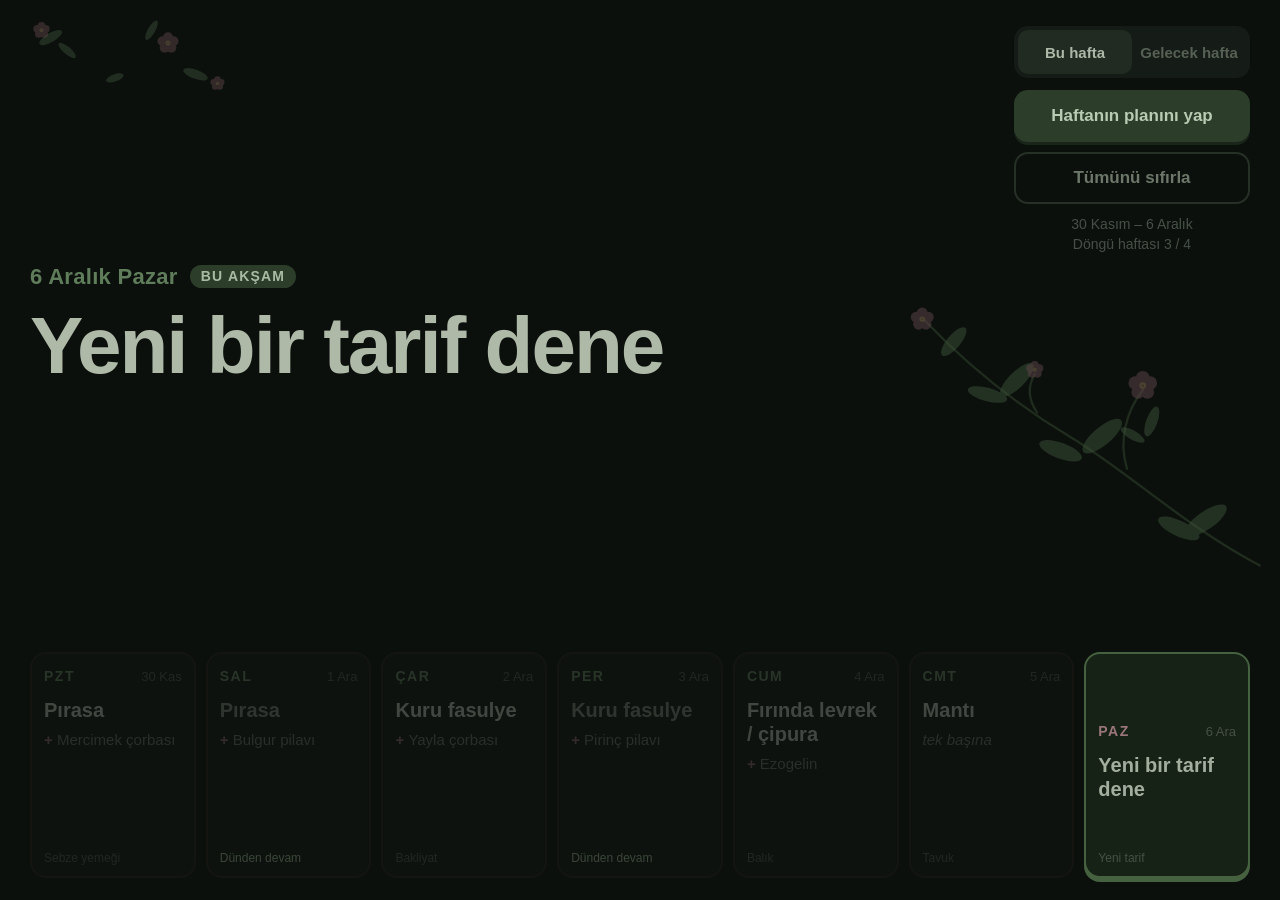
==== yemek/index.html @ 4d331a2b "Haftalık akşam yemeği planı sitesi (yemek/) iPad mini 1 / iOS 9 Safari için tek dosyalık ES5 site: y" ====
<!DOCTYPE html>
<html lang="tr" manifest="yemek.appcache">
<head>
<meta charset="utf-8">
<meta name="viewport" content="width=device-width, initial-scale=1, maximum-scale=1, user-scalable=no">
<meta name="apple-mobile-web-app-capable" content="yes">
<meta name="apple-mobile-web-app-status-bar-style" content="black">
<title>Yemek Planı</title>
<style>
/* Yemek Planı — iPad mini 1 / iOS 9 Safari.
   Kurallar: Flexbox + -webkit- önekleri. Grid, gap, CSS değişkeni, vh, object-fit, sticky YOK. */

* { -webkit-box-sizing: border-box; box-sizing: border-box; margin: 0; padding: 0; }
html, body { height: 100%; }
body {
  background: #f1f4eb;
  color: #22302a;
  font-family: -apple-system, "Helvetica Neue", Helvetica, Arial, sans-serif;
  -webkit-font-smoothing: antialiased;
  -webkit-text-size-adjust: 100%;
  -webkit-tap-highlight-color: rgba(0, 0, 0, 0);
  -webkit-user-select: none;
  user-select: none;
  overflow-x: hidden;
}
button, select { font-family: inherit; }
button {
  -webkit-appearance: none;
  border: 0;
  background: none;
  color: inherit;
  cursor: pointer;
}

/* ---------- Sayfa iskeleti ---------- */
.app {
  height: 100%;
  min-height: 600px;
  padding: 26px 30px 22px;
  display: -webkit-flex;
  display: flex;
  -webkit-flex-direction: column;
  flex-direction: column;
  -webkit-transition: background-color .6s, color .6s;
  transition: background-color .6s, color .6s;
}

/* ---------- Üst: bu akşam ---------- */
.ust {
  display: -webkit-flex;
  display: flex;
  -webkit-align-items: flex-start;
  align-items: flex-start;
  -webkit-flex: 1 1 auto;
  flex: 1 1 auto;
  min-height: 0;
}
.bugun {
  -webkit-flex: 1 1 auto;
  flex: 1 1 auto;
  min-width: 0;
  padding-right: 28px;
  -webkit-align-self: stretch;
  align-self: stretch;
  display: -webkit-flex;
  display: flex;
  -webkit-flex-direction: column;
  flex-direction: column;
  -webkit-justify-content: center;
  justify-content: center;
  padding-bottom: 10px;
}
.bugun-tarih {
  font-size: 22px;
  font-weight: 600;
  color: #4f6f4c;
  letter-spacing: .3px;
}
.bugun-etiket {
  display: inline-block;
  margin-left: 12px;
  padding: 3px 11px 4px;
  border-radius: 13px;
  font-size: 14px;
  font-weight: 700;
  letter-spacing: 1.2px;
  text-transform: uppercase;
  color: #fff;
  background: #5e7f59;
  vertical-align: 3px;
}
.bugun-yemek {
  margin-top: 16px;
  font-size: 104px;
  line-height: 1;
  font-weight: 700;
  letter-spacing: -3px;
  color: #22302a;
}
.bugun-yemek.uzun { font-size: 80px; letter-spacing: -2px; }
.bugun-yemek.cok-uzun { font-size: 64px; letter-spacing: -1.5px; }
.bugun-yemek.bos { color: #b8ab99; font-weight: 600; }
.bugun-eslik {
  margin-top: 18px;
  font-size: 40px;
  font-weight: 300;
  color: #5f6e60;
}
.bugun-eslik b { font-weight: 600; color: #a5636b; }
.bugun-yarin {
  margin-top: 28px;
  font-size: 19px;
  color: #879386;
}
.bugun-yarin b { font-weight: 600; color: #4a5a4c; }

/* Sağ: eylemler */
.eylemler {
  width: 236px;
  -webkit-flex: 0 0 236px;
  flex: 0 0 236px;
}
.sekme {
  display: -webkit-flex;
  display: flex;
  padding: 4px;
  border-radius: 14px;
  background: #e2e9d9;
  margin-bottom: 12px;
}
.sekme-btn {
  -webkit-flex: 1 1 0;
  flex: 1 1 0;
  min-height: 44px;
  border-radius: 10px;
  font-size: 15px;
  font-weight: 600;
  color: #6d7b6c;
}
.sekme-btn.aktif {
  background: #fbfcf7;
  color: #22302a;
  -webkit-box-shadow: 0 1px 3px rgba(40, 70, 40, .16);
  box-shadow: 0 1px 3px rgba(40, 70, 40, .16);
}
.btn {
  display: block;
  min-height: 52px;
  padding: 0 18px;
  border-radius: 14px;
  font-size: 17px;
  font-weight: 600;
  text-align: center;
}
.btn-ana {
  background: #5e7f59;
  color: #fff;
  -webkit-box-shadow: 0 3px 0 #46613f;
  box-shadow: 0 3px 0 #46613f;
}
.btn-ana:active { -webkit-transform: translateY(2px); transform: translateY(2px); -webkit-box-shadow: 0 1px 0 #46613f; box-shadow: 0 1px 0 #46613f; }
.btn-ikincil {
  background: transparent;
  color: #5f6e60;
  border: 2px solid #d1dbc6;
}
.btn-ikincil:active { background: #e8eee0; }
.btn-metin {
  background: transparent;
  color: #4f6f4c;
  min-height: 44px;
  font-size: 16px;
  text-decoration: underline;
}
.eylemler .btn { width: 100%; margin-bottom: 10px; }
.dongu {
  margin-top: 4px;
  font-size: 14px;
  line-height: 1.45;
  color: #8f9b8e;
  text-align: center;
}

/* ---------- Alt: hafta ---------- */
.hafta {
  list-style: none;
  display: -webkit-flex;
  display: flex;
  -webkit-flex: 0 0 auto;
  flex: 0 0 auto;
  margin-top: 18px;
}
.gun {
  position: relative;
  -webkit-flex: 1 1 0;
  flex: 1 1 0;
  min-width: 0;
  height: 226px;
  margin-left: 10px;
  padding: 14px 12px 12px;
  border-radius: 16px;
  background: #fbfcf7;
  border: 2px solid #dfe7d5;
  cursor: pointer;
  overflow: hidden;
  -webkit-transition: opacity .3s;
  transition: opacity .3s;
}
.gun:first-child { margin-left: 0; }
.gun:active { background: #eef3e7; }
.gun-ust {
  display: -webkit-flex;
  display: flex;
  -webkit-justify-content: space-between;
  justify-content: space-between;
  -webkit-align-items: baseline;
  align-items: baseline;
}
.gun-ad {
  font-size: 14px;
  font-weight: 700;
  letter-spacing: 1.5px;
  text-transform: uppercase;
  color: #4f6f4c;
}
.gun-tarih { font-size: 13px; color: #98a397; }
.gun-yemek {
  margin-top: 14px;
  font-size: 20px;
  line-height: 1.2;
  font-weight: 700;
  color: #22302a;
  word-wrap: break-word;
}
.gun-eslik {
  margin-top: 8px;
  font-size: 15px;
  line-height: 1.3;
  color: #66746a;
}
.gun-eslik:before { content: "+ "; color: #b97c84; font-weight: 700; }
.gun-eslik.yok:before, .gun-eslik:empty:before { content: ""; }
.gun-eslik.yok { color: #a9b3a6; font-style: italic; }
.gun-alt {
  position: absolute;
  left: 12px;
  right: 12px;
  bottom: 11px;
  display: -webkit-flex;
  display: flex;
  -webkit-justify-content: space-between;
  justify-content: space-between;
  -webkit-align-items: center;
  align-items: center;
}
.gun-kategori { font-size: 12px; color: #98a397; }
.gun-elle {
  display: none;
  font-size: 11px;
  font-weight: 700;
  letter-spacing: .8px;
  text-transform: uppercase;
  color: #5e7f59;
}
.gun.elle .gun-elle { display: inline; }
.gun.devam .gun-yemek { color: #7f8b7f; }
.gun.devam .gun-kategori { color: #8faa88; }
.gun.bos .gun-yemek { color: #b5beb1; font-weight: 600; }
.gun.gecmis { opacity: .42; }
.gun.bugun {
  background: #edf4e6;
  border-color: #5e7f59;
  -webkit-box-shadow: 0 4px 0 #5e7f59;
  box-shadow: 0 4px 0 #5e7f59;
}
.gun.bugun .gun-ad { color: #5e7f59; }

/* ---------- Düzenleme paneli ---------- */
.perde {
  display: none;
  position: fixed;
  left: 0; top: 0; right: 0; bottom: 0;
  background: rgba(20, 35, 22, .42);
  z-index: 10;
}
.perde.acik { display: block; }
.panel {
  display: none;
  position: fixed;
  top: 0; right: 0; bottom: 0;
  width: 452px;
  padding: 26px 28px 24px;
  background: #fbfcf7;
  z-index: 11;
  -webkit-box-shadow: -10px 0 34px rgba(20, 40, 20, .2);
  box-shadow: -10px 0 34px rgba(20, 40, 20, .2);
  overflow-y: auto;
  -webkit-overflow-scrolling: touch;
}
.panel.acik { display: block; }
.panel-baslik { font-size: 28px; font-weight: 700; letter-spacing: -.5px; }
.panel-alt { margin-top: 4px; font-size: 15px; color: #8f9b8e; }
.alan-ad {
  display: block;
  margin: 22px 0 8px;
  font-size: 13px;
  font-weight: 700;
  letter-spacing: 1.3px;
  text-transform: uppercase;
  color: #4f6f4c;
}
.secim { position: relative; }
.secim:after {
  content: "";
  position: absolute;
  right: 18px;
  top: 22px;
  border-left: 7px solid transparent;
  border-right: 7px solid transparent;
  border-top: 8px solid #4f6f4c;
  pointer-events: none;
}
.secim select {
  -webkit-appearance: none;
  display: block;
  width: 100%;
  height: 54px;
  padding: 0 44px 0 16px;
  border: 2px solid #d1dbc6;
  border-radius: 12px;
  background: #fff;
  color: #22302a;
  font-size: 19px;
  font-weight: 600;
}
.panel .btn-tam { width: 100%; margin-top: 10px; }
.satir {
  display: -webkit-flex;
  display: flex;
}
.satir .btn { -webkit-flex: 1 1 0; flex: 1 1 0; font-size: 16px; padding: 0 8px; }
.satir .btn + .btn { margin-left: 10px; }
.panel .btn-metin { width: 100%; margin-top: 6px; }
.panel-kapat { margin-top: 18px; }

/* ---------- Sayfa içi onay ---------- */
.onay {
  display: none;
  position: fixed;
  left: 0; top: 0; right: 0; bottom: 0;
  z-index: 20;
  background: rgba(20, 35, 22, .5);
  -webkit-align-items: center;
  align-items: center;
  -webkit-justify-content: center;
  justify-content: center;
}
.onay.acik { display: -webkit-flex; display: flex; }
.onay-kutu {
  width: 460px;
  padding: 28px;
  border-radius: 20px;
  background: #fbfcf7;
  -webkit-box-shadow: 0 16px 50px rgba(20, 40, 20, .3);
  box-shadow: 0 16px 50px rgba(20, 40, 20, .3);
}
.onay-baslik { font-size: 24px; font-weight: 700; }
.onay-metin { margin: 10px 0 22px; font-size: 17px; line-height: 1.45; color: #5f6e60; }


/* ---------- Doğa süsleri (çok hafif, inline SVG) ---------- */
body {
  background-image: url("data:image/svg+xml;charset=utf8,%3Csvg xmlns='http://www.w3.org/2000/svg' width='320' height='240' viewBox='0 0 320 240'%3E%3Cg fill='none' stroke='%237d9b74' stroke-width='2' stroke-linecap='round' opacity='0.24'%3E%3Cpath d='M318 236 C250 200 200 152 150 122 S60 60 20 18'/%3E%3Cpath d='M200 150 C192 124 200 98 214 80'/%3E%3Cpath d='M120 100 C112 88 112 76 118 66'/%3E%3C/g%3E%3Cg fill='%238fae86' opacity='0.22'%3E%3Cellipse cx='270' cy='196' rx='22' ry='8' transform='rotate(-35 270 196)'/%3E%3Cellipse cx='246' cy='203' rx='20' ry='7' transform='rotate(25 246 203)'/%3E%3Cellipse cx='178' cy='121' rx='22' ry='8' transform='rotate(-40 178 121)'/%3E%3Cellipse cx='141' cy='134' rx='20' ry='7' transform='rotate(20 141 134)'/%3E%3Cellipse cx='102' cy='71' rx='20' ry='7' transform='rotate(-45 102 71)'/%3E%3Cellipse cx='76' cy='84' rx='18' ry='6' transform='rotate(15 76 84)'/%3E%3Cellipse cx='46' cy='37' rx='16' ry='6' transform='rotate(-50 46 37)'/%3E%3Cellipse cx='222' cy='108' rx='14' ry='5' transform='rotate(-70 222 108)'/%3E%3Cellipse cx='205' cy='120' rx='12' ry='4' transform='rotate(30 205 120)'/%3E%3C/g%3E%3Cg transform='translate(214 76) scale(1)'%3E%3Cg fill='%23d6a4ab' opacity='0.34'%3E%3Ccircle cx='0' cy='-7' r='6'/%3E%3Ccircle cx='6.7' cy='-2.2' r='6'/%3E%3Ccircle cx='4.1' cy='5.7' r='6'/%3E%3Ccircle cx='-4.1' cy='5.7' r='6'/%3E%3Ccircle cx='-6.7' cy='-2.2' r='6'/%3E%3C/g%3E%3Ccircle r='3' fill='%23dcc27e' opacity='0.5'/%3E%3C/g%3E%3Cg transform='translate(18 17) scale(0.8)'%3E%3Cg fill='%23d6a4ab' opacity='0.34'%3E%3Ccircle cx='0' cy='-7' r='6'/%3E%3Ccircle cx='6.7' cy='-2.2' r='6'/%3E%3Ccircle cx='4.1' cy='5.7' r='6'/%3E%3Ccircle cx='-4.1' cy='5.7' r='6'/%3E%3Ccircle cx='-6.7' cy='-2.2' r='6'/%3E%3C/g%3E%3Ccircle r='3' fill='%23dcc27e' opacity='0.5'/%3E%3C/g%3E%3Cg transform='translate(118 62) scale(0.6)'%3E%3Cg fill='%23d6a4ab' opacity='0.34'%3E%3Ccircle cx='0' cy='-7' r='6'/%3E%3Ccircle cx='6.7' cy='-2.2' r='6'/%3E%3Ccircle cx='4.1' cy='5.7' r='6'/%3E%3Ccircle cx='-4.1' cy='5.7' r='6'/%3E%3Ccircle cx='-6.7' cy='-2.2' r='6'/%3E%3C/g%3E%3Ccircle r='3' fill='%23dcc27e' opacity='0.5'/%3E%3C/g%3E%3C/svg%3E"), url("data:image/svg+xml;charset=utf8,%3Csvg xmlns='http://www.w3.org/2000/svg' width='240' height='110' viewBox='0 0 240 110'%3E%3Cg fill='%238fae86' opacity='0.2'%3E%3Cellipse cx='40' cy='30' rx='14' ry='5' transform='rotate(-30 40 30)'/%3E%3Cellipse cx='58' cy='44' rx='12' ry='4' transform='rotate(40 58 44)'/%3E%3Cellipse cx='150' cy='22' rx='12' ry='4' transform='rotate(-60 150 22)'/%3E%3Cellipse cx='198' cy='70' rx='14' ry='5' transform='rotate(20 198 70)'/%3E%3Cellipse cx='110' cy='74' rx='10' ry='4' transform='rotate(-20 110 74)'/%3E%3C/g%3E%3Cg transform='translate(30 22) scale(0.7)'%3E%3Cg fill='%23d6a4ab' opacity='0.3'%3E%3Ccircle cx='0' cy='-7' r='6'/%3E%3Ccircle cx='6.7' cy='-2.2' r='6'/%3E%3Ccircle cx='4.1' cy='5.7' r='6'/%3E%3Ccircle cx='-4.1' cy='5.7' r='6'/%3E%3Ccircle cx='-6.7' cy='-2.2' r='6'/%3E%3C/g%3E%3Ccircle r='3' fill='%23dcc27e' opacity='0.45'/%3E%3C/g%3E%3Cg transform='translate(168 36) scale(0.9)'%3E%3Cg fill='%23d6a4ab' opacity='0.3'%3E%3Ccircle cx='0' cy='-7' r='6'/%3E%3Ccircle cx='6.7' cy='-2.2' r='6'/%3E%3Ccircle cx='4.1' cy='5.7' r='6'/%3E%3Ccircle cx='-4.1' cy='5.7' r='6'/%3E%3Ccircle cx='-6.7' cy='-2.2' r='6'/%3E%3C/g%3E%3Ccircle r='3' fill='%23dcc27e' opacity='0.45'/%3E%3C/g%3E%3Cg transform='translate(222 80) scale(0.6)'%3E%3Cg fill='%23d6a4ab' opacity='0.3'%3E%3Ccircle cx='0' cy='-7' r='6'/%3E%3Ccircle cx='6.7' cy='-2.2' r='6'/%3E%3Ccircle cx='4.1' cy='5.7' r='6'/%3E%3Ccircle cx='-4.1' cy='5.7' r='6'/%3E%3Ccircle cx='-6.7' cy='-2.2' r='6'/%3E%3C/g%3E%3Ccircle r='3' fill='%23dcc27e' opacity='0.45'/%3E%3C/g%3E%3C/svg%3E");
  background-repeat: no-repeat, no-repeat;
  background-position: right 18px top 300px, left 14px top 10px;
  background-size: 360px 270px, 220px 101px;
}
body.gece {
  background-image: url("data:image/svg+xml;charset=utf8,%3Csvg xmlns='http://www.w3.org/2000/svg' width='320' height='240' viewBox='0 0 320 240'%3E%3Cg fill='none' stroke='%2334482f' stroke-width='2' stroke-linecap='round' opacity='0.5'%3E%3Cpath d='M318 236 C250 200 200 152 150 122 S60 60 20 18'/%3E%3Cpath d='M200 150 C192 124 200 98 214 80'/%3E%3Cpath d='M120 100 C112 88 112 76 118 66'/%3E%3C/g%3E%3Cg fill='%233b5238' opacity='0.5'%3E%3Cellipse cx='270' cy='196' rx='22' ry='8' transform='rotate(-35 270 196)'/%3E%3Cellipse cx='246' cy='203' rx='20' ry='7' transform='rotate(25 246 203)'/%3E%3Cellipse cx='178' cy='121' rx='22' ry='8' transform='rotate(-40 178 121)'/%3E%3Cellipse cx='141' cy='134' rx='20' ry='7' transform='rotate(20 141 134)'/%3E%3Cellipse cx='102' cy='71' rx='20' ry='7' transform='rotate(-45 102 71)'/%3E%3Cellipse cx='76' cy='84' rx='18' ry='6' transform='rotate(15 76 84)'/%3E%3Cellipse cx='46' cy='37' rx='16' ry='6' transform='rotate(-50 46 37)'/%3E%3Cellipse cx='222' cy='108' rx='14' ry='5' transform='rotate(-70 222 108)'/%3E%3Cellipse cx='205' cy='120' rx='12' ry='4' transform='rotate(30 205 120)'/%3E%3C/g%3E%3Cg transform='translate(214 76) scale(1)'%3E%3Cg fill='%235a4246' opacity='0.55'%3E%3Ccircle cx='0' cy='-7' r='6'/%3E%3Ccircle cx='6.7' cy='-2.2' r='6'/%3E%3Ccircle cx='4.1' cy='5.7' r='6'/%3E%3Ccircle cx='-4.1' cy='5.7' r='6'/%3E%3Ccircle cx='-6.7' cy='-2.2' r='6'/%3E%3C/g%3E%3Ccircle r='3' fill='%235c5236' opacity='0.6'/%3E%3C/g%3E%3Cg transform='translate(18 17) scale(0.8)'%3E%3Cg fill='%235a4246' opacity='0.55'%3E%3Ccircle cx='0' cy='-7' r='6'/%3E%3Ccircle cx='6.7' cy='-2.2' r='6'/%3E%3Ccircle cx='4.1' cy='5.7' r='6'/%3E%3Ccircle cx='-4.1' cy='5.7' r='6'/%3E%3Ccircle cx='-6.7' cy='-2.2' r='6'/%3E%3C/g%3E%3Ccircle r='3' fill='%235c5236' opacity='0.6'/%3E%3C/g%3E%3Cg transform='translate(118 62) scale(0.6)'%3E%3Cg fill='%235a4246' opacity='0.55'%3E%3Ccircle cx='0' cy='-7' r='6'/%3E%3Ccircle cx='6.7' cy='-2.2' r='6'/%3E%3Ccircle cx='4.1' cy='5.7' r='6'/%3E%3Ccircle cx='-4.1' cy='5.7' r='6'/%3E%3Ccircle cx='-6.7' cy='-2.2' r='6'/%3E%3C/g%3E%3Ccircle r='3' fill='%235c5236' opacity='0.6'/%3E%3C/g%3E%3C/svg%3E"), url("data:image/svg+xml;charset=utf8,%3Csvg xmlns='http://www.w3.org/2000/svg' width='240' height='110' viewBox='0 0 240 110'%3E%3Cg fill='%233b5238' opacity='0.45'%3E%3Cellipse cx='40' cy='30' rx='14' ry='5' transform='rotate(-30 40 30)'/%3E%3Cellipse cx='58' cy='44' rx='12' ry='4' transform='rotate(40 58 44)'/%3E%3Cellipse cx='150' cy='22' rx='12' ry='4' transform='rotate(-60 150 22)'/%3E%3Cellipse cx='198' cy='70' rx='14' ry='5' transform='rotate(20 198 70)'/%3E%3Cellipse cx='110' cy='74' rx='10' ry='4' transform='rotate(-20 110 74)'/%3E%3C/g%3E%3Cg transform='translate(30 22) scale(0.7)'%3E%3Cg fill='%235a4246' opacity='0.5'%3E%3Ccircle cx='0' cy='-7' r='6'/%3E%3Ccircle cx='6.7' cy='-2.2' r='6'/%3E%3Ccircle cx='4.1' cy='5.7' r='6'/%3E%3Ccircle cx='-4.1' cy='5.7' r='6'/%3E%3Ccircle cx='-6.7' cy='-2.2' r='6'/%3E%3C/g%3E%3Ccircle r='3' fill='%235c5236' opacity='0.55'/%3E%3C/g%3E%3Cg transform='translate(168 36) scale(0.9)'%3E%3Cg fill='%235a4246' opacity='0.5'%3E%3Ccircle cx='0' cy='-7' r='6'/%3E%3Ccircle cx='6.7' cy='-2.2' r='6'/%3E%3Ccircle cx='4.1' cy='5.7' r='6'/%3E%3Ccircle cx='-4.1' cy='5.7' r='6'/%3E%3Ccircle cx='-6.7' cy='-2.2' r='6'/%3E%3C/g%3E%3Ccircle r='3' fill='%235c5236' opacity='0.55'/%3E%3C/g%3E%3Cg transform='translate(222 80) scale(0.6)'%3E%3Cg fill='%235a4246' opacity='0.5'%3E%3Ccircle cx='0' cy='-7' r='6'/%3E%3Ccircle cx='6.7' cy='-2.2' r='6'/%3E%3Ccircle cx='4.1' cy='5.7' r='6'/%3E%3Ccircle cx='-4.1' cy='5.7' r='6'/%3E%3Ccircle cx='-6.7' cy='-2.2' r='6'/%3E%3C/g%3E%3Ccircle r='3' fill='%235c5236' opacity='0.55'/%3E%3C/g%3E%3C/svg%3E");
}

/* ---------- Gece teması (21:00–07:00) ---------- */
body.gece { background-color: #0c100d; color: #a3ae9f; }
.gece .bugun-tarih { color: #5f7d5a; }
.gece .bugun-etiket { background: #2c3d2a; color: #a9bca3; }
.gece .bugun-yemek { color: #aeb9a8; }
.gece .bugun-yemek.bos { color: #404a40; }
.gece .bugun-eslik { color: #6c776a; }
.gece .bugun-eslik b { color: #9a767b; }
.gece .bugun-yarin { color: #4f5a4e; }
.gece .bugun-yarin b { color: #7d897b; }
.gece .sekme { background: #151b16; }
.gece .sekme-btn { color: #566155; }
.gece .sekme-btn.aktif { background: #222b22; color: #adb8a8; -webkit-box-shadow: none; box-shadow: none; }
.gece .btn-ana { background: #2c3d2a; color: #b9cbb2; -webkit-box-shadow: 0 3px 0 #1a2619; box-shadow: 0 3px 0 #1a2619; }
.gece .btn-ikincil { border-color: #263026; color: #6c776a; }
.gece .btn-ikincil:active { background: #151b16; }
.gece .btn-metin { color: #5f7d5a; }
.gece .dongu { color: #465046; }
.gece .gun { background: #121712; border-color: #231e1a; }
.gece .gun:active { background: #1a201a; }
.gece .gun-ad { color: #5d7759; }
.gece .gun-tarih, .gece .gun-kategori { color: #465046; }
.gece .gun-yemek { color: #a3ae9f; }
.gece .gun-eslik { color: #5c665a; }
.gece .gun-eslik:before { color: #7d5f63; }
.gece .gun.devam .gun-yemek { color: #6f7a6d; }
.gece .gun.bos .gun-yemek { color: #353d34; }
.gece .gun.gecmis { opacity: .35; }
.gece .gun.bugun { background: #172216; border-color: #46613f; -webkit-box-shadow: 0 4px 0 #46613f; box-shadow: 0 4px 0 #46613f; }
.gece .gun.bugun .gun-ad { color: #9a767b; }
.gece .perde, .gece .onay { background: rgba(0, 0, 0, .6); }
.gece .panel, .gece .onay-kutu { background: #151b16; color: #adb8a8; }
.gece .panel-alt, .gece .onay-metin { color: #626c60; }
.gece .alan-ad { color: #5f7d5a; }
.gece .secim select { background: #0e120e; border-color: #2a332a; color: #b6c1b1; }
.gece .secim:after { border-top-color: #5f7d5a; }

/* ---------- Telefon / dar ekran (dikey) ---------- */
@media (max-width: 760px) {
  body {
    background-position: right -18px top -6px, left 4px top 2px;
    background-size: 150px 112px, 130px 60px;
  }
  .app { height: auto; min-height: 0; padding: 18px 16px 24px; }
  .ust {
    -webkit-flex-direction: column;
    flex-direction: column;
    -webkit-align-items: stretch;
    align-items: stretch;
  }
  .bugun { padding: 26px 0 6px; }
  .bugun-tarih { font-size: 16px; }
  .bugun-etiket { font-size: 12px; margin-left: 8px; vertical-align: 2px; }
  .bugun-yemek { font-size: 52px; letter-spacing: -1.5px; margin-top: 10px; }
  .bugun-yemek.uzun { font-size: 42px; letter-spacing: -1px; }
  .bugun-yemek.cok-uzun { font-size: 34px; letter-spacing: -.5px; }
  .bugun-eslik { font-size: 24px; margin-top: 10px; }
  .bugun-yarin { font-size: 16px; margin-top: 16px; }
  .eylemler {
    width: auto;
    -webkit-flex: 0 0 auto;
    flex: 0 0 auto;
    margin-top: 20px;
    display: -webkit-flex;
    display: flex;
    -webkit-flex-wrap: wrap;
    flex-wrap: wrap;
  }
  .eylemler .sekme, .eylemler .dongu { width: 100%; }
  .eylemler .btn {
    width: auto;
    -webkit-flex: 1 1 0;
    flex: 1 1 0;
    font-size: 16px;
    padding: 0 10px;
  }
  .eylemler .btn-ikincil { margin-left: 10px; }
  .hafta {
    -webkit-flex-direction: column;
    flex-direction: column;
    margin-top: 14px;
  }
  .gun {
    -webkit-flex: 0 0 auto;
    flex: 0 0 auto;
    height: auto;
    min-height: 76px;
    margin-left: 0;
    margin-top: 8px;
    padding: 12px 14px;
  }
  .gun:first-child { margin-top: 0; }
  .gun-yemek { margin-top: 4px; font-size: 19px; }
  .gun-eslik { margin-top: 3px; }
  .gun-alt { position: static; margin-top: 6px; }
  .gun.bugun { -webkit-box-shadow: 0 3px 0 #5e7f59; box-shadow: 0 3px 0 #5e7f59; }
  .gece .gun.bugun { -webkit-box-shadow: 0 3px 0 #46613f; box-shadow: 0 3px 0 #46613f; }
  .panel { width: 100%; padding: 20px 16px 24px; }
  .panel-baslik { font-size: 24px; }
  .onay-kutu { width: auto; margin: 0 16px; padding: 22px; }
}

</style>
</head>
<body>
<script>window.YEMEK_DATA = {"yemekler": [{"ad": "Pırasa", "kategori": "Sebze yemeği", "mevsim": {"bas": 11, "son": 3}, "siklik": "Sık", "ikiGun": true, "tavuklu": false, "taban": "Zeytinyağlı", "not": ""}, {"ad": "Ispanak", "kategori": "Sebze yemeği", "mevsim": {"bas": 10, "son": 4}, "siklik": "Sık", "ikiGun": true, "tavuklu": false, "taban": "Salçalı", "not": "Pirinçli"}, {"ad": "Karnabahar yemeği", "kategori": "Sebze yemeği", "mevsim": {"bas": 11, "son": 3}, "siklik": "Normal", "ikiGun": true, "tavuklu": false, "taban": "Salçalı", "not": ""}, {"ad": "Bezelye", "kategori": "Sebze yemeği", "mevsim": null, "siklik": "Normal", "ikiGun": true, "tavuklu": true, "taban": "Salçalı", "not": "Dondurulmuşu her mevsim"}, {"ad": "Semizotu", "kategori": "Sebze yemeği", "mevsim": {"bas": 5, "son": 8}, "siklik": "Seyrek", "ikiGun": true, "tavuklu": false, "taban": "Salçalı", "not": ""}, {"ad": "Taze fasulye", "kategori": "Sebze yemeği", "mevsim": {"bas": 6, "son": 9}, "siklik": "Sık", "ikiGun": true, "tavuklu": false, "taban": "Salçalı", "not": ""}, {"ad": "Bamya", "kategori": "Sebze yemeği", "mevsim": {"bas": 7, "son": 9}, "siklik": "Seyrek", "ikiGun": true, "tavuklu": true, "taban": "Salçalı", "not": ""}, {"ad": "Biber / kabak dolması", "kategori": "Sebze yemeği", "mevsim": {"bas": 6, "son": 9}, "siklik": "Normal", "ikiGun": true, "tavuklu": false, "taban": "Salçalı", "not": ""}, {"ad": "Zeytinyağlı taze barbunya", "kategori": "Sebze yemeği", "mevsim": {"bas": 6, "son": 9}, "siklik": "Normal", "ikiGun": true, "tavuklu": false, "taban": "Zeytinyağlı", "not": ""}, {"ad": "Patates yemeği", "kategori": "Sebze yemeği", "mevsim": null, "siklik": "Normal", "ikiGun": true, "tavuklu": true, "taban": "Salçalı", "not": ""}, {"ad": "Kuru fasulye", "kategori": "Bakliyat", "mevsim": null, "siklik": "Sık", "ikiGun": true, "tavuklu": false, "taban": "Salçalı", "not": ""}, {"ad": "Nohut", "kategori": "Bakliyat", "mevsim": null, "siklik": "Sık", "ikiGun": true, "tavuklu": true, "taban": "Salçalı", "not": ""}, {"ad": "Yeşil mercimek yemeği", "kategori": "Bakliyat", "mevsim": null, "siklik": "Normal", "ikiGun": true, "tavuklu": false, "taban": "Salçalı", "not": ""}, {"ad": "Barbunya pilaki", "kategori": "Bakliyat", "mevsim": null, "siklik": "Seyrek", "ikiGun": true, "tavuklu": false, "taban": "Zeytinyağlı", "not": ""}, {"ad": "Tavuk sote", "kategori": "Tavuk", "mevsim": null, "siklik": "Sık", "ikiGun": false, "tavuklu": true, "taban": "Salçalı", "not": "Yazın biber-domates, kışın havuç"}, {"ad": "Fırında tavuk ve sebze", "kategori": "Tavuk", "mevsim": null, "siklik": "Sık", "ikiGun": false, "tavuklu": true, "taban": "Sade", "not": "Mevsim sebzesiyle"}, {"ad": "Tavuk şiş / ızgara", "kategori": "Tavuk", "mevsim": null, "siklik": "Normal", "ikiGun": false, "tavuklu": true, "taban": "Sade", "not": ""}, {"ad": "Fırında köfte ve patates", "kategori": "Et", "mevsim": null, "siklik": "Normal", "ikiGun": false, "tavuklu": false, "taban": "Salçalı", "not": ""}, {"ad": "İzmir köfte", "kategori": "Et", "mevsim": null, "siklik": "Normal", "ikiGun": false, "tavuklu": false, "taban": "Salçalı", "not": ""}, {"ad": "Et sote / tas kebabı", "kategori": "Et", "mevsim": null, "siklik": "Seyrek", "ikiGun": false, "tavuklu": false, "taban": "Salçalı", "not": ""}, {"ad": "Belen tava", "kategori": "Et", "mevsim": null, "siklik": "Normal", "ikiGun": false, "tavuklu": false, "taban": "Salçalı", "not": ""}, {"ad": "Hamsi tava", "kategori": "Balık", "mevsim": null, "siklik": "Normal", "ikiGun": false, "tavuklu": false, "taban": "Sade", "not": "Dondurulmuşu her mevsim"}, {"ad": "Palamut", "kategori": "Balık", "mevsim": {"bas": 9, "son": 11}, "siklik": "Normal", "ikiGun": false, "tavuklu": false, "taban": "Sade", "not": ""}, {"ad": "Fırında uskumru", "kategori": "Balık", "mevsim": null, "siklik": "Seyrek", "ikiGun": false, "tavuklu": false, "taban": "Sade", "not": "Dondurulmuşu her mevsim"}, {"ad": "Fırında levrek / çipura", "kategori": "Balık", "mevsim": null, "siklik": "Normal", "ikiGun": false, "tavuklu": false, "taban": "Sade", "not": ""}, {"ad": "Fırında somon", "kategori": "Balık", "mevsim": null, "siklik": "Sık", "ikiGun": false, "tavuklu": false, "taban": "Sade", "not": ""}, {"ad": "Pizza", "kategori": "Pratik", "mevsim": null, "siklik": "Seyrek", "ikiGun": false, "tavuklu": false, "taban": "Salçalı", "not": "Dondurulmuş veya ev yapımı"}, {"ad": "Hamburger", "kategori": "Pratik", "mevsim": null, "siklik": "Seyrek", "ikiGun": false, "tavuklu": false, "taban": "Sade", "not": "Dondurulmuş veya ev yapımı"}, {"ad": "Mantı", "kategori": "Pratik", "mevsim": null, "siklik": "Seyrek", "ikiGun": false, "tavuklu": false, "taban": "Yoğurtlu", "not": "Dondurulmuş veya ev yapımı"}, {"ad": "Kebap", "kategori": "Pratik", "mevsim": null, "siklik": "Seyrek", "ikiGun": false, "tavuklu": false, "taban": "Sade", "not": "Dondurulmuş veya ev yapımı"}, {"ad": "Fırın makarna", "kategori": "Pratik", "mevsim": null, "siklik": "Seyrek", "ikiGun": false, "tavuklu": false, "taban": "Sade", "not": ""}, {"ad": "Tavuklu salata bowl", "kategori": "Salata bowl", "mevsim": null, "siklik": "Normal", "ikiGun": false, "tavuklu": true, "taban": "Sade", "not": "Yeşillikler mevsime göre"}, {"ad": "Ton balıklı salata bowl", "kategori": "Salata bowl", "mevsim": null, "siklik": "Normal", "ikiGun": false, "tavuklu": false, "taban": "Sade", "not": "Yeşillikler mevsime göre"}, {"ad": "Nohutlu salata bowl", "kategori": "Salata bowl", "mevsim": null, "siklik": "Normal", "ikiGun": false, "tavuklu": false, "taban": "Sade", "not": "Yeşillikler mevsime göre"}, {"ad": "Hellimli salata bowl", "kategori": "Salata bowl", "mevsim": null, "siklik": "Normal", "ikiGun": false, "tavuklu": false, "taban": "Sade", "not": "Yeşillikler mevsime göre"}, {"ad": "Dışarıda yemek", "kategori": "Dışarıda", "mevsim": null, "siklik": "Normal", "ikiGun": false, "tavuklu": false, "taban": "", "not": ""}, {"ad": "Yeni bir tarif dene", "kategori": "Yeni tarif", "mevsim": null, "siklik": "Normal", "ikiGun": false, "tavuklu": false, "taban": "", "not": "Listede olmayan bir şey"}, {"ad": "Mercimek çorbası", "kategori": "Çorba", "mevsim": null, "siklik": "Sık", "ikiGun": false, "tavuklu": false, "taban": "Sade", "not": ""}, {"ad": "Ezogelin", "kategori": "Çorba", "mevsim": null, "siklik": "Normal", "ikiGun": false, "tavuklu": false, "taban": "Salçalı", "not": ""}, {"ad": "Yayla çorbası", "kategori": "Çorba", "mevsim": null, "siklik": "Normal", "ikiGun": false, "tavuklu": false, "taban": "Yoğurtlu", "not": ""}, {"ad": "Tarhana", "kategori": "Çorba", "mevsim": null, "siklik": "Seyrek", "ikiGun": false, "tavuklu": false, "taban": "Salçalı", "not": ""}, {"ad": "Sebze çorbası", "kategori": "Çorba", "mevsim": null, "siklik": "Normal", "ikiGun": false, "tavuklu": false, "taban": "Salçalı", "not": ""}, {"ad": "Şehriyeli tavuk suyu", "kategori": "Çorba", "mevsim": null, "siklik": "Normal", "ikiGun": false, "tavuklu": true, "taban": "Sade", "not": ""}, {"ad": "Domates çorbası", "kategori": "Çorba", "mevsim": {"bas": 6, "son": 9}, "siklik": "Normal", "ikiGun": false, "tavuklu": false, "taban": "Salçalı", "not": ""}, {"ad": "Pirinç pilavı", "kategori": "Karbonhidrat", "mevsim": null, "siklik": "Sık", "ikiGun": false, "tavuklu": false, "taban": "Sade", "not": ""}, {"ad": "Şehriyeli pilav", "kategori": "Karbonhidrat", "mevsim": null, "siklik": "Normal", "ikiGun": false, "tavuklu": false, "taban": "Sade", "not": ""}, {"ad": "Bulgur pilavı", "kategori": "Karbonhidrat", "mevsim": null, "siklik": "Sık", "ikiGun": false, "tavuklu": false, "taban": "Salçalı", "not": "Sebzeli"}, {"ad": "Makarna", "kategori": "Karbonhidrat", "mevsim": null, "siklik": "Normal", "ikiGun": false, "tavuklu": false, "taban": "Sade", "not": ""}, {"ad": "Erişte", "kategori": "Karbonhidrat", "mevsim": null, "siklik": "Seyrek", "ikiGun": false, "tavuklu": false, "taban": "Sade", "not": ""}, {"ad": "Fırın patates", "kategori": "Karbonhidrat", "mevsim": null, "siklik": "Normal", "ikiGun": false, "tavuklu": false, "taban": "Sade", "not": ""}, {"ad": "Patates püresi", "kategori": "Karbonhidrat", "mevsim": null, "siklik": "Normal", "ikiGun": false, "tavuklu": false, "taban": "Sade", "not": ""}], "kombinasyonlar": {"Pırasa": ["Mercimek çorbası", "Yayla çorbası", "Tarhana", "Bulgur pilavı", "Pirinç pilavı"], "Ispanak": ["Mercimek çorbası", "Yayla çorbası", "Erişte"], "Karnabahar yemeği": ["Mercimek çorbası", "Yayla çorbası", "Pirinç pilavı", "Şehriyeli pilav"], "Bezelye": ["Mercimek çorbası", "Pirinç pilavı", "Şehriyeli pilav", "Makarna"], "Semizotu": ["Mercimek çorbası", "Erişte", "Makarna"], "Taze fasulye": ["Mercimek çorbası", "Yayla çorbası", "Pirinç pilavı", "Şehriyeli pilav"], "Bamya": ["Mercimek çorbası", "Pirinç pilavı", "Şehriyeli pilav"], "Biber / kabak dolması": ["Mercimek çorbası", "Yayla çorbası", "Şehriyeli tavuk suyu"], "Zeytinyağlı taze barbunya": ["Mercimek çorbası", "Yayla çorbası", "Pirinç pilavı", "Erişte"], "Patates yemeği": ["Mercimek çorbası", "Yayla çorbası", "Pirinç pilavı", "Makarna"], "Kuru fasulye": ["Pirinç pilavı", "Şehriyeli pilav", "Yayla çorbası"], "Nohut": ["Pirinç pilavı", "Şehriyeli pilav", "Yayla çorbası"], "Yeşil mercimek yemeği": ["Pirinç pilavı", "Şehriyeli pilav", "Yayla çorbası", "Makarna"], "Barbunya pilaki": ["Pirinç pilavı", "Şehriyeli pilav", "Yayla çorbası"], "Tavuk sote": ["Pirinç pilavı", "Şehriyeli pilav", "Makarna", "Patates püresi", "Mercimek çorbası"], "Fırında tavuk ve sebze": ["Bulgur pilavı", "Pirinç pilavı", "Mercimek çorbası", "Ezogelin", "Tarhana"], "Tavuk şiş / ızgara": ["Bulgur pilavı", "Pirinç pilavı", "Fırın patates", "Ezogelin", "Mercimek çorbası"], "Fırında köfte ve patates": ["Pirinç pilavı", "Şehriyeli pilav", "Mercimek çorbası", "Yayla çorbası"], "İzmir köfte": ["Pirinç pilavı", "Şehriyeli pilav", "Mercimek çorbası", "Yayla çorbası"], "Et sote / tas kebabı": ["Pirinç pilavı", "Şehriyeli pilav", "Patates püresi", "Erişte", "Mercimek çorbası"], "Belen tava": ["Pirinç pilavı", "Şehriyeli pilav", "Mercimek çorbası", "Yayla çorbası"], "Hamsi tava": ["Mercimek çorbası", "Ezogelin", "Tarhana", "Fırın patates"], "Palamut": ["Mercimek çorbası", "Ezogelin", "Bulgur pilavı", "Fırın patates"], "Fırında uskumru": ["Mercimek çorbası", "Tarhana", "Bulgur pilavı", "Fırın patates"], "Fırında levrek / çipura": ["Mercimek çorbası", "Ezogelin", "Domates çorbası", "Fırın patates", "Bulgur pilavı"], "Fırında somon": ["Mercimek çorbası", "Ezogelin", "Pirinç pilavı", "Fırın patates", "Patates püresi"], "Pizza": [], "Hamburger": ["Fırın patates"], "Mantı": [], "Kebap": ["Bulgur pilavı", "Pirinç pilavı"], "Fırın makarna": ["Mercimek çorbası", "Ezogelin"]}, "sablon": {"1": [{"gun": "Pazartesi", "kategori": "Sebze yemeği", "not": ""}, {"gun": "Salı", "kategori": "Dünden devam", "not": ""}, {"gun": "Çarşamba", "kategori": "Bakliyat", "not": ""}, {"gun": "Perşembe", "kategori": "Dünden devam", "not": ""}, {"gun": "Cuma", "kategori": "Balık", "not": ""}, {"gun": "Cumartesi", "kategori": "Tavuk", "not": "Tavuk haftası"}, {"gun": "Pazar", "kategori": "Sebze yemeği", "not": "Tek gün"}], "2": [{"gun": "Pazartesi", "kategori": "Sebze yemeği", "not": ""}, {"gun": "Salı", "kategori": "Dünden devam", "not": ""}, {"gun": "Çarşamba", "kategori": "Salata bowl", "not": ""}, {"gun": "Perşembe", "kategori": "Et", "not": "Et haftası"}, {"gun": "Cuma", "kategori": "Balık", "not": ""}, {"gun": "Cumartesi", "kategori": "Dışarıda", "not": ""}, {"gun": "Pazar", "kategori": "Bakliyat", "not": "Tek gün"}], "3": [{"gun": "Pazartesi", "kategori": "Sebze yemeği", "not": ""}, {"gun": "Salı", "kategori": "Dünden devam", "not": ""}, {"gun": "Çarşamba", "kategori": "Bakliyat", "not": ""}, {"gun": "Perşembe", "kategori": "Dünden devam", "not": ""}, {"gun": "Cuma", "kategori": "Balık", "not": ""}, {"gun": "Cumartesi", "kategori": "Tavuk", "not": "Tavuk haftası"}, {"gun": "Pazar", "kategori": "Yeni tarif", "not": "Ayda bir"}], "4": [{"gun": "Pazartesi", "kategori": "Bakliyat", "not": ""}, {"gun": "Salı", "kategori": "Dünden devam", "not": ""}, {"gun": "Çarşamba", "kategori": "Salata bowl", "not": ""}, {"gun": "Perşembe", "kategori": "Et", "not": "Et haftası"}, {"gun": "Cuma", "kategori": "Balık", "not": ""}, {"gun": "Cumartesi", "kategori": "Sebze yemeği", "not": "Tek gün"}, {"gun": "Pazar", "kategori": "Dışarıda", "not": ""}]}, "agirliklar": {"Sık": 3, "Normal": 2, "Seyrek": 1, "Kapalı": 0}};</script>
<script>
/* Haftalık akşam yemeği plan motoru. Saf ES5, DOM yok. */
(function (root, factory) {
  if (typeof module === 'object' && module && module.exports) {
    module.exports = factory();
  } else {
    root.YemekEngine = factory();
  }
})(this, function () {
  'use strict';

  var GUNLER = ['Pazartesi', 'Salı', 'Çarşamba', 'Perşembe', 'Cuma', 'Cumartesi', 'Pazar'];
  var AYLAR = ['Ocak', 'Şubat', 'Mart', 'Nisan', 'Mayıs', 'Haziran', 'Temmuz', 'Ağustos', 'Eylül', 'Ekim', 'Kasım', 'Aralık'];
  var ANCHOR = new Date(2026, 10, 16); // Hafta 1 Pazartesi
  var DAY_MS = 86400000;
  var DEVAM = 'Dünden devam';
  var ESLIKSIZ = ['Salata bowl', 'Dışarıda', 'Yeni tarif'];
  var PRATIK_GUNLERI = ['Sebze yemeği', 'Bakliyat', 'Tavuk', 'Et'];
  var DEFAULT_W = { 'Sık': 3, 'Normal': 2, 'Seyrek': 1, 'Kapalı': 0 };

  function pad2(n) { return n < 10 ? '0' + n : String(n); }

  function mondayOf(date) {
    var back = (date.getDay() + 6) % 7;
    return new Date(date.getFullYear(), date.getMonth(), date.getDate() - back);
  }

  function dateKey(date) {
    return date.getFullYear() + '-' + pad2(date.getMonth() + 1) + '-' + pad2(date.getDate());
  }

  function parseKey(key) {
    var p = String(key).split('-');
    return new Date(parseInt(p[0], 10), parseInt(p[1], 10) - 1, parseInt(p[2], 10));
  }

  function addDays(date, n) {
    return new Date(date.getFullYear(), date.getMonth(), date.getDate() + n);
  }

  function cycleWeek(date) {
    var diff = Math.round((mondayOf(date).getTime() - ANCHOR.getTime()) / (7 * DAY_MS));
    return (((diff % 4) + 4) % 4) + 1;
  }

  function hashStr(s) {
    var h = 2166136261;
    for (var i = 0; i < s.length; i++) {
      h ^= s.charCodeAt(i);
      h = Math.imul(h, 16777619);
    }
    return h >>> 0;
  }

  function mulberry32(a) {
    return function () {
      a = (a + 0x6D2B79F5) | 0;
      var t = a;
      t = Math.imul(t ^ (t >>> 15), t | 1);
      t ^= t + Math.imul(t ^ (t >>> 7), t | 61);
      return ((t ^ (t >>> 14)) >>> 0) / 4294967296;
    };
  }

  function inSeason(y, ay) {
    var m = y.mevsim;
    if (!m) { return true; }
    if (m.bas <= m.son) { return ay >= m.bas && ay <= m.son; }
    return ay >= m.bas || ay <= m.son;
  }

  var cacheData = null;
  var cacheIdx = null;
  function index(data) {
    if (cacheData === data && cacheIdx) { return cacheIdx; }
    var by = {};
    var list = data.yemekler;
    for (var i = 0; i < list.length; i++) { by[list[i].ad] = list[i]; }
    cacheData = data;
    cacheIdx = { by: by, w: data.agirliklar || DEFAULT_W };
    return cacheIdx;
  }

  function weightOf(idx, y) {
    var w = idx.w[y.siklik];
    return typeof w === 'number' ? w : 0;
  }

  function pickWeighted(items, rng) {
    var total = 0, i;
    for (i = 0; i < items.length; i++) { total += items[i].w; }
    if (total <= 0) { return items.length ? items[Math.floor(rng() * items.length)].y : null; }
    var r = rng() * total;
    for (i = 0; i < items.length; i++) {
      r -= items[i].w;
      if (r < 0) { return items[i].y; }
    }
    return items[items.length - 1].y;
  }

  // ---- Eşlik ----

  function eslikAdaylari(data, anaAd, ay) {
    var idx = index(data);
    var ana = idx.by[anaAd];
    var out = [];
    if (!ana || ESLIKSIZ.indexOf(ana.kategori) >= 0) { return out; }
    var list = data.kombinasyonlar[anaAd] || [];
    for (var i = 0; i < list.length; i++) {
      var e = idx.by[list[i]];
      if (!e || weightOf(idx, e) <= 0 || !inSeason(e, ay)) { continue; }
      if (ana.kategori === 'Tavuk' && e.kategori === 'Çorba' && e.tavuklu) { continue; }
      out.push(e);
    }
    return out;
  }

  // opts: { prevEslik: ad|null, avoid: ad|null }
  function eslikSec(data, anaAd, ay, rng, opts) {
    opts = opts || {};
    var idx = index(data);
    var ana = idx.by[anaAd];
    var cands = eslikAdaylari(data, anaAd, ay);
    if (!cands.length) { return null; }
    var prev = opts.prevEslik ? idx.by[opts.prevEslik] : null;
    var avoid = opts.avoid || null;
    var salcali = ana && ana.taban === 'Salçalı';
    // gevşetme sırası: tür tercihi, Salçalı filtresi, önceki günden farklı olma
    var combos = [[true, true, true], [true, true, false], [true, false, false], [false, false, false]];
    for (var c = 0; c < combos.length; c++) {
      var f = combos[c];
      var pool = [];
      for (var i = 0; i < cands.length; i++) {
        var e = cands[i];
        if (f[0] && prev && e.ad === prev.ad) { continue; }
        if (f[1] && salcali && e.taban === 'Salçalı') { continue; }
        if (f[2] && prev && e.kategori === prev.kategori) { continue; }
        pool.push({ y: e, w: weightOf(idx, e) });
      }
      if (pool.length && avoid) {
        var rest = [];
        for (var j = 0; j < pool.length; j++) { if (pool[j].y.ad !== avoid) { rest.push(pool[j]); } }
        if (rest.length) { pool = rest; }
      }
      if (pool.length) { return pickWeighted(pool, rng).ad; }
    }
    return null;
  }

  // ---- Gün seçimi ----

  function effCategory(tmpl, i) {
    var k = i;
    while (k > 0 && tmpl[k].kategori === DEVAM) { k--; }
    return tmpl[k].kategori;
  }

  function usedNames(days, skip) {
    var m = {};
    for (var i = 0; i < days.length; i++) {
      if (i !== skip && days[i] && days[i].ana) { m[days[i].ana] = true; }
    }
    return m;
  }

  function pratikUsed(idx, days, skip) {
    for (var i = 0; i < days.length; i++) {
      if (i !== skip && days[i] && days[i].ana) {
        var y = idx.by[days[i].ana];
        if (y && y.kategori === 'Pratik') { return true; }
      }
    }
    return false;
  }

  function last2Names(history, monday) {
    var keys = [dateKey(addDays(monday, -7)), dateKey(addDays(monday, -14))];
    var m = {};
    var h = history || [];
    for (var i = 0; i < h.length; i++) {
      if (keys.indexOf(h[i].monday) >= 0) {
        var ds = h[i].days || [];
        for (var j = 0; j < ds.length; j++) { if (ds[j] && ds[j].ana) { m[ds[j].ana] = true; } }
      }
    }
    return m;
  }

  // ctx: { monday, tmpl, days, last2, tavukHaftasi }
  function pickAna(data, ctx, i, cat, rng, avoid, allowPratik) {
    var idx = index(data);
    var date = addDays(ctx.monday, i);
    var ay = date.getMonth() + 1;
    var hafta = (i >= 5) ? 2 : 1;
    var cands = [];
    var k, y, w;
    var tavukBonus = ctx.tavukHaftasi && (cat === 'Sebze yemeği' || cat === 'Bakliyat');
    for (k = 0; k < data.yemekler.length; k++) {
      y = data.yemekler[k];
      if (!inSeason(y, ay)) { continue; }
      w = weightOf(idx, y);
      if (w <= 0) { continue; }
      if (y.kategori === cat) {
        if (tavukBonus && y.tavuklu) { w = w * 2; }
        cands.push({ y: y, w: w });
      } else if (allowPratik && y.kategori === 'Pratik') {
        cands.push({ y: y, w: w * hafta });
      }
    }
    var chosen = usedNames(ctx.days, i);
    for (var stage = 0; stage < 3; stage++) {
      var pool = [];
      for (k = 0; k < cands.length; k++) {
        var n = cands[k].y.ad;
        if (stage < 1 && ctx.last2[n]) { continue; }
        if (stage < 2 && chosen[n]) { continue; }
        pool.push(cands[k]);
      }
      if (pool.length && avoid) {
        var rest = [];
        for (k = 0; k < pool.length; k++) { if (pool[k].y.ad !== avoid) { rest.push(pool[k]); } }
        if (rest.length) { pool = rest; }
      }
      if (pool.length) {
        return { ana: pickWeighted(pool, rng).ad, relaxed: stage >= 1 };
      }
    }
    return { ana: null, relaxed: true };
  }

  // Bir günü doldurur: { ana, eslik, relaxed }
  function fillDay(data, ctx, i, rng, avoid) {
    var idx = index(data);
    var date = addDays(ctx.monday, i);
    var ay = date.getMonth() + 1;
    var tcat = ctx.tmpl[i].kategori;
    var prev = i > 0 ? ctx.days[i - 1] : null;
    var res;
    if (tcat === DEVAM) {
      var cat = effCategory(ctx.tmpl, i);
      var py = prev && prev.ana ? idx.by[prev.ana] : null;
      if (py && py.ikiGun && inSeason(py, ay) && py.ad !== avoid) {
        res = { ana: py.ad, relaxed: !!prev.relaxed };
      } else {
        res = pickAna(data, ctx, i, cat, rng, prev && prev.ana ? prev.ana : avoid, false);
      }
    } else {
      var nextDevam = (i < 6 && ctx.tmpl[i + 1].kategori === DEVAM);
      var allow = PRATIK_GUNLERI.indexOf(tcat) >= 0 && !nextDevam && !pratikUsed(idx, ctx.days, i);
      res = pickAna(data, ctx, i, tcat, rng, avoid, allow);
    }
    var eslik = null;
    if (res.ana) {
      eslik = eslikSec(data, res.ana, ay, rng, {
        prevEslik: prev ? prev.eslik : null
      });
    }
    return { ana: res.ana, eslik: eslik, relaxed: res.relaxed };
  }

  function emptyDay(monday, i, tmpl) {
    var d = addDays(monday, i);
    return { tarih: dateKey(d), gun: GUNLER[i], kategori: tmpl[i].kategori, ana: null, eslik: null, locked: false, relaxed: false };
  }

  function makeCtx(data, monday, history, days) {
    var tmpl = data.sablon[String(cycleWeek(monday))];
    var tavuk = false;
    for (var i = 0; i < tmpl.length; i++) { if (tmpl[i].kategori === 'Tavuk') { tavuk = true; } }
    return { monday: monday, tmpl: tmpl, days: days, last2: last2Names(history, monday), tavukHaftasi: tavuk };
  }

  function planWeek(data, monday, opts) {
    opts = opts || {};
    monday = mondayOf(monday);
    var counter = opts.counter || 0;
    var locked = opts.locked || {};
    var tmpl = data.sablon[String(cycleWeek(monday))];
    var days = [];
    var i;
    for (i = 0; i < 7; i++) {
      var d = emptyDay(monday, i, tmpl);
      var L = locked[String(i)];
      if (L) {
        d.ana = L.ana || null;
        d.eslik = L.eslik || null;
        d.locked = true;
      }
      days.push(d);
    }
    var ctx = makeCtx(data, monday, opts.history, days);
    var rng = mulberry32(hashStr(dateKey(monday) + ':' + counter));
    for (i = 0; i < 7; i++) {
      if (days[i].locked) { continue; }
      var r = fillDay(data, ctx, i, rng, null);
      days[i].ana = r.ana;
      days[i].eslik = r.eslik;
      days[i].relaxed = r.relaxed;
    }
    return { monday: dateKey(monday), cycleWeek: cycleWeek(monday), counter: counter, rerollN: 0, days: days };
  }

  function rerollDay(data, plan, dayIndex, opts) {
    opts = opts || {};
    var monday = parseKey(plan.monday);
    var n = (plan.rerollN || 0) + 1;
    var days = [];
    var i;
    for (i = 0; i < 7; i++) {
      var s = plan.days[i];
      days.push({ tarih: s.tarih, gun: s.gun, kategori: s.kategori, ana: s.ana, eslik: s.eslik, locked: !!s.locked, relaxed: !!s.relaxed });
    }
    var ctx = makeCtx(data, monday, opts.history, days);
    var rng = mulberry32(hashStr(plan.monday + ':' + plan.counter + ':r:' + dayIndex + ':' + n));
    var old = days[dayIndex].ana;
    var oldEslik = days[dayIndex].eslik;
    var r;
    var idx = index(data);
    var oy = old ? idx.by[old] : null;
    if (ctx.tmpl[dayIndex].kategori === DEVAM && oy && oy.ikiGun) {
      // Dünden devam günü: ana aynı kalır, yalnızca eşlik yenilenir
      var ay = parseKey(days[dayIndex].tarih).getMonth() + 1;
      var prev = dayIndex > 0 ? days[dayIndex - 1] : null;
      days[dayIndex].eslik = eslikSec(data, old, ay, rng, { prevEslik: prev ? prev.eslik : null, avoid: oldEslik });
      days[dayIndex].locked = false;
    } else {
      days[dayIndex].ana = null;
      days[dayIndex].locked = false;
      r = fillDay(data, ctx, dayIndex, rng, old);
      days[dayIndex].ana = r.ana;
      days[dayIndex].eslik = r.eslik;
      days[dayIndex].relaxed = r.relaxed;
      // ardışık "Dünden devam" günleri yeni yemeği izler
      for (i = dayIndex + 1; i < 7 && ctx.tmpl[i].kategori === DEVAM && !days[i].locked; i++) {
        days[i].ana = null;
        var r2 = fillDay(data, ctx, i, rng, null);
        days[i].ana = r2.ana;
        days[i].eslik = r2.eslik;
        days[i].relaxed = r2.relaxed;
      }
    }
    return { monday: plan.monday, cycleWeek: plan.cycleWeek, counter: plan.counter, rerollN: n, days: days };
  }

  return {
    GUNLER: GUNLER,
    AYLAR: AYLAR,
    ANCHOR: ANCHOR,
    mondayOf: mondayOf,
    dateKey: dateKey,
    parseKey: parseKey,
    addDays: addDays,
    cycleWeek: cycleWeek,
    inSeason: inSeason,
    hashStr: hashStr,
    mulberry32: mulberry32,
    eslikAdaylari: eslikAdaylari,
    eslikSec: eslikSec,
    planWeek: planWeek,
    rerollDay: rerollDay
  };
});

</script>
<script>
/* Haftalık akşam yemeği planı arayüzü. Saf ES5 (iOS 9 Safari). */
(function () {
  'use strict';
  if (typeof document === 'undefined') { return; }

  var KEY = 'yemekPlani.v1';
  var DEVAM = 'Dünden devam';
  var KISA_GUN = ['Pzt', 'Sal', 'Çar', 'Per', 'Cum', 'Cmt', 'Paz'];
  var KISA_AY = ['Oca', 'Şub', 'Mar', 'Nis', 'May', 'Haz', 'Tem', 'Ağu', 'Eyl', 'Eki', 'Kas', 'Ara'];
  var ANA_KATS = ['Sebze yemeği', 'Bakliyat', 'Tavuk', 'Et', 'Balık', 'Pratik', 'Salata bowl', 'Dışarıda', 'Yeni tarif'];
  var ESLIKSIZ = ['Salata bowl', 'Dışarıda', 'Yeni tarif'];
  var DISARIDA = 'Dışarıda yemek';

  var E = window.YemekEngine;
  var D = window.YEMEK_DATA;

  function esc(s) {
    return String(s === null || s === undefined ? '' : s)
      .replace(/&/g, '&amp;').replace(/</g, '&lt;').replace(/>/g, '&gt;').replace(/"/g, '&quot;');
  }

  var root = document.body;
  if (!E || !D || !D.yemekler || !D.sablon) {
    root.innerHTML = '<div style="padding:40px;font:24px sans-serif;color:#7a2e12">Plan yüklenemedi: ' +
      (!E ? 'plan motoru' : 'yemek verisi') + ' bulunamadı. Sayfayı yenilemeyi dene.</div>';
    return;
  }

  // ---- Test parametreleri ----
  var nowOverride = null;
  var hourOverride = null;
  var testMode = false;
  (function () {
    var q = String(location.search || '');
    var m = /[?&]tarih=(\d{4})-(\d{1,2})-(\d{1,2})/.exec(q);
    if (m) {
      nowOverride = new Date(parseInt(m[1], 10), parseInt(m[2], 10) - 1, parseInt(m[3], 10));
      testMode = true;
    }
    var h = /[?&]saat=(\d{1,2})/.exec(q);
    if (h) { hourOverride = parseInt(h[1], 10); testMode = true; }
  })();

  function now() { return nowOverride ? nowOverride : new Date(); }
  function today() { var n = now(); return new Date(n.getFullYear(), n.getMonth(), n.getDate()); }
  function hourNow() { return hourOverride !== null ? hourOverride : new Date().getHours(); }

  // ---- Depo ----
  var store = { v: 1, weeks: {} };
  function loadStore() {
    try {
      var raw = window.localStorage.getItem(KEY);
      if (raw) {
        var o = JSON.parse(raw);
        if (o && o.v === 1 && o.weeks && typeof o.weeks === 'object') { store = o; }
      }
    } catch (e) { /* bellekte çalış */ }
  }
  function saveStore() {
    var keys = Object.keys(store.weeks).sort();
    while (keys.length > 6) { delete store.weeks[keys.shift()]; }
    try { window.localStorage.setItem(KEY, JSON.stringify(store)); } catch (e) { /* yoksay */ }
  }
  function historyFor(mondayKey) {
    var keys = Object.keys(store.weeks).sort();
    var out = [];
    for (var i = 0; i < keys.length; i++) {
      if (keys[i] < mondayKey) { out.push(store.weeks[keys[i]]); }
    }
    return out;
  }
  function validPlan(p) {
    return p && p.days && p.days.length === 7 && p.monday;
  }
  function getPlan(monday, create) {
    var key = E.dateKey(monday);
    var p = store.weeks[key];
    if (validPlan(p)) { return p; }
    if (!create) { return null; }
    p = E.planWeek(D, monday, { counter: 0, history: historyFor(key) });
    store.weeks[key] = p;
    saveStore();
    return p;
  }

  // ---- Veri yardımcıları ----
  var byName = {};
  (function () {
    for (var i = 0; i < D.yemekler.length; i++) { byName[D.yemekler[i].ad] = D.yemekler[i]; }
  })();

  function effCat(plan, i) {
    var k = i;
    while (k > 0 && plan.days[k].kategori === DEVAM) { k--; }
    return plan.days[k].kategori;
  }
  function dayMonth(day) { return E.parseKey(day.tarih).getMonth() + 1; }
  function inList(arr, v) { for (var i = 0; i < arr.length; i++) { if (arr[i] === v) { return true; } } return false; }
  function hasClass(el, c) { return (' ' + (el.className || '') + ' ').indexOf(' ' + c + ' ') >= 0; }

  // ---- Durum ----
  var state = { view: 0, panel: -1, onay: null };
  var startKey = E.dateKey(today());

  function viewMonday() { return E.addDays(E.mondayOf(today()), state.view * 7); }
  function viewPlan() { return getPlan(viewMonday(), true); }

  // ---- Çizim ----
  function eslikText(day) {
    if (!day.ana) { return { t: '', yok: false }; }
    var y = byName[day.ana];
    if (y && inList(ESLIKSIZ, y.kategori)) { return { t: '', yok: false }; }
    if (day.eslik) { return { t: day.eslik, yok: false }; }
    return { t: 'tek başına', yok: true };
  }

  function heroHtml() {
    var t = today();
    var mp = getPlan(E.mondayOf(t), true);
    var idx = (t.getDay() + 6) % 7;
    var day = mp.days[idx];
    var ad = day.ana;
    var cls = 'bugun-yemek';
    var txt = ad;
    if (!ad) { txt = 'Henüz seçilmedi'; cls += ' bos'; }
    else if (ad.length > 24) { cls += ' cok-uzun'; }
    else if (ad.length > 16) { cls += ' uzun'; }
    var eslik = '';
    if (ad) {
      if (ad === DISARIDA) { eslik = 'Afiyet olsun'; }
      else if (day.eslik) { eslik = 'yanında <b>' + esc(day.eslik) + '</b>'; }
    }
    // yarın
    var yarin = '';
    var yp, yday;
    if (idx < 6) { yday = mp.days[idx + 1]; }
    else {
      yp = getPlan(E.addDays(E.mondayOf(t), 7), false);
      yday = yp ? yp.days[0] : null;
    }
    if (yday && yday.ana) {
      yarin = 'Yarın: <b>' + esc(yday.ana) + '</b>';
      if (yday.eslik) { yarin += ' + ' + esc(yday.eslik); }
    }
    return '<div class="bugun">' +
      '<div class="bugun-tarih">' + t.getDate() + ' ' + E.AYLAR[t.getMonth()] + ' ' + E.GUNLER[idx] +
      '<span class="bugun-etiket">Bu akşam</span></div>' +
      '<div class="' + cls + '">' + esc(txt) + '</div>' +
      '<div class="bugun-eslik"' + (eslik ? '' : ' style="display:none"') + '>' + eslik + '</div>' +
      '<div class="bugun-yarin"' + (yarin ? '' : ' style="display:none"') + '>' + yarin + '</div>' +
      '</div>';
  }

  function rangeText(monday) {
    var sun = E.addDays(monday, 6);
    if (monday.getMonth() === sun.getMonth()) {
      return monday.getDate() + '–' + sun.getDate() + ' ' + E.AYLAR[sun.getMonth()];
    }
    return monday.getDate() + ' ' + E.AYLAR[monday.getMonth()] + ' – ' + sun.getDate() + ' ' + E.AYLAR[sun.getMonth()];
  }

  function headerHtml(monday) {
    return '<header class="ust">' + heroHtml() +
      '<div class="eylemler">' +
      '<div class="sekme">' +
      '<button class="sekme-btn' + (state.view === 0 ? ' aktif' : '') + '" data-eylem="bu-hafta">Bu hafta</button>' +
      '<button class="sekme-btn' + (state.view === 1 ? ' aktif' : '') + '" data-eylem="gelecek-hafta">Gelecek hafta</button>' +
      '</div>' +
      '<button class="btn btn-ana" data-eylem="planla">Haftanın planını yap</button>' +
      '<button class="btn btn-ikincil" data-eylem="sifirla">Tümünü sıfırla</button>' +
      '<div class="dongu">' + rangeText(monday) + '<br>Döngü haftası ' + E.cycleWeek(monday) + ' / 4</div>' +
      '</div></header>';
  }

  function weekHtml(plan, monday) {
    var tk = E.dateKey(today());
    var h = '<ul class="hafta">';
    for (var i = 0; i < 7; i++) {
      var day = plan.days[i];
      var date = E.addDays(monday, i);
      var dk = E.dateKey(date);
      var cls = 'gun';
      if (dk < tk) { cls += ' gecmis'; }
      if (dk === tk) { cls += ' bugun'; }
      if (day.kategori === DEVAM) { cls += ' devam'; }
      if (day.locked) { cls += ' elle'; }
      if (!day.ana) { cls += ' bos'; }
      var et = eslikText(day);
      h += '<li class="' + cls + '" data-gun="' + i + '">' +
        '<div class="gun-ust"><span class="gun-ad">' + KISA_GUN[i] + '</span><span class="gun-tarih">' +
        date.getDate() + ' ' + KISA_AY[date.getMonth()] + '</span></div>' +
        '<div class="gun-yemek">' + (day.ana ? esc(day.ana) : 'Boş') + '</div>' +
        '<div class="gun-eslik' + (et.yok ? ' yok' : '') + '">' + esc(et.t) + '</div>' +
        '<div class="gun-alt"><span class="gun-kategori">' + esc(day.kategori === DEVAM ? DEVAM : day.kategori) +
        '</span><span class="gun-elle">elle</span></div></li>';
    }
    return h + '</ul>';
  }

  function opt(val, label, sel) {
    return '<option value="' + esc(val) + '"' + (sel ? ' selected="selected"' : '') + '>' + esc(label) + '</option>';
  }

  function anaSelectHtml(plan, i) {
    var day = plan.days[i];
    var ay = dayMonth(day);
    var first = effCat(plan, i);
    var order = [first], k;
    for (k = 0; k < ANA_KATS.length; k++) { if (ANA_KATS[k] !== first) { order.push(ANA_KATS[k]); } }
    var h = '<select id="sec-ana">' + opt('', '— Boş —', !day.ana);
    var seen = {};
    for (k = 0; k < order.length; k++) {
      var cat = order[k];
      var inS = '', outS = '';
      for (var j = 0; j < D.yemekler.length; j++) {
        var y = D.yemekler[j];
        if (y.kategori !== cat) { continue; }
        if (y.siklik === 'Kapalı' && y.ad !== day.ana) { continue; }
        seen[y.ad] = true;
        if (E.inSeason(y, ay)) { inS += opt(y.ad, y.ad, y.ad === day.ana); }
        else { outS += opt(y.ad, y.ad + ' (mevsim dışı)', y.ad === day.ana); }
      }
      if (inS || outS) { h += '<optgroup label="' + esc(cat) + '">' + inS + outS + '</optgroup>'; }
    }
    if (day.ana && !seen[day.ana]) { h += opt(day.ana, day.ana, true); }
    return h + '</select>';
  }

  function eslikSelectHtml(plan, i) {
    var day = plan.days[i];
    var ay = dayMonth(day);
    var cur = day.eslik;
    var h = '<select id="sec-eslik">' + opt('', 'Eşlik yok', !cur);
    var seen = {};
    var g1 = '', j, y;
    if (day.ana) {
      var c = E.eslikAdaylari(D, day.ana, ay);
      for (j = 0; j < c.length; j++) { seen[c[j].ad] = true; g1 += opt(c[j].ad, c[j].ad, c[j].ad === cur); }
    }
    if (g1) { h += '<optgroup label="Bu yemeğe uyanlar">' + g1 + '</optgroup>'; }
    var cats = [['Çorba', 'Çorbalar'], ['Karbonhidrat', 'Karbonhidratlar']];
    for (var k = 0; k < cats.length; k++) {
      var g = '';
      for (j = 0; j < D.yemekler.length; j++) {
        y = D.yemekler[j];
        if (y.kategori !== cats[k][0] || seen[y.ad]) { continue; }
        if (y.siklik === 'Kapalı' && y.ad !== cur) { continue; }
        seen[y.ad] = true;
        g += opt(y.ad, y.ad, y.ad === cur);
      }
      if (g) { h += '<optgroup label="' + cats[k][1] + '">' + g + '</optgroup>'; }
    }
    if (cur && !seen[cur]) { h += opt(cur, cur, true); }
    return h + '</select>';
  }

  function panelHtml(plan, monday) {
    var i = state.panel;
    if (i < 0) { return '<div class="perde" data-eylem="kapat"></div><div class="panel"></div>'; }
    var day = plan.days[i];
    var date = E.addDays(monday, i);
    return '<div class="perde acik" data-eylem="kapat"></div>' +
      '<div class="panel acik">' +
      '<div class="panel-baslik">' + E.GUNLER[i] + ', ' + date.getDate() + ' ' + E.AYLAR[date.getMonth()] + '</div>' +
      '<div class="panel-alt">Şablon: ' + esc(effCat(plan, i)) + (day.locked ? ' · elle değiştirildi' : '') + '</div>' +
      '<label class="alan-ad">Ana yemek</label>' +
      '<div class="secim">' + anaSelectHtml(plan, i) + '</div>' +
      '<button class="btn btn-ikincil btn-tam" data-eylem="yeniden">↻ Bu günü yeniden seç</button>' +
      '<label class="alan-ad">Eşlik</label>' +
      '<div class="secim">' + eslikSelectHtml(plan, i) + '</div>' +
      '<label class="alan-ad">Kısayollar</label>' +
      '<div class="satir"><button class="btn btn-ikincil" data-eylem="bosalt">Günü boşalt</button>' +
      '<button class="btn btn-ikincil" data-eylem="disarida">Dışarıda yiyeceğiz</button></div>' +
      (day.locked ? '<button class="btn btn-metin" data-eylem="otomatik">Otomatiğe döndür</button>' : '') +
      '<div class="panel-kapat"><button class="btn btn-ana btn-tam" data-eylem="kapat">Tamam</button></div>' +
      '</div>';
  }

  function onayHtml(plan) {
    var o = state.onay;
    if (!o) {
      return '<div class="onay"><div class="onay-kutu"><div class="onay-baslik"></div><div class="onay-metin"></div>' +
        '<div class="satir"><button class="btn btn-ikincil" data-eylem="onay-hayir">Vazgeç</button>' +
        '<button class="btn btn-ana" data-eylem="onay-evet">Tamam</button></div></div></div>';
    }
    var b, m, e;
    if (o === 'planla') {
      b = 'Haftayı yeniden dağıt?';
      m = 'Elle değiştirdiğin ' + countLocked(plan) + ' gün korunacak, diğer günler yeniden seçilecek.';
      e = 'Evet, dağıt';
    } else {
      b = 'Tüm değişiklikler silinsin mi?';
      m = 'Bu haftadaki elle yapılan değişiklikler silinir ve hafta baştan planlanır.';
      e = 'Evet, sıfırla';
    }
    return '<div class="onay acik"><div class="onay-kutu"><div class="onay-baslik">' + esc(b) + '</div>' +
      '<div class="onay-metin">' + esc(m) + '</div>' +
      '<div class="satir"><button class="btn btn-ikincil" data-eylem="onay-hayir">Vazgeç</button>' +
      '<button class="btn btn-ana" data-eylem="onay-evet">' + esc(e) + '</button></div></div></div>';
  }

  function countLocked(plan) {
    var n = 0;
    for (var i = 0; i < 7; i++) { if (plan.days[i].locked) { n++; } }
    return n;
  }

  var app = document.createElement('div');
  app.className = 'app';
  root.appendChild(app);

  function render() {
    var monday = viewMonday();
    var plan = getPlan(monday, true);
    app.innerHTML = headerHtml(monday) + weekHtml(plan, monday) + panelHtml(plan, monday) + onayHtml(plan);
    applyTheme();
  }

  function applyTheme() {
    var h = hourNow();
    var gece = (h >= 21 || h < 7);
    var c = ' ' + (root.className || '') + ' ';
    var has = c.indexOf(' gece ') >= 0;
    if (gece && !has) { root.className = (root.className ? root.className + ' ' : '') + 'gece'; }
    if (!gece && has) { root.className = c.replace(' gece ', ' ').replace(/^\s+|\s+$/g, ''); }
  }

  // ---- Değişiklikler ----
  function commit() { saveStore(); render(); }

  function copyLocks(plan) {
    var L = {};
    for (var i = 0; i < 7; i++) {
      if (plan.days[i].locked) { L[String(i)] = { ana: plan.days[i].ana, eslik: plan.days[i].eslik }; }
    }
    return L;
  }

  function regenerate(keepLocks) {
    var monday = viewMonday();
    var key = E.dateKey(monday);
    var old = getPlan(monday, true);
    var locks = keepLocks ? copyLocks(old) : {};
    // Geçmiş günler (yenmiş yemekler) yeniden dağıtımda hiç değişmez.
    var tk = E.dateKey(today());
    var past = {};
    for (var i = 0; i < 7; i++) {
      if (old.days[i].tarih < tk && !locks[String(i)]) {
        locks[String(i)] = { ana: old.days[i].ana, eslik: old.days[i].eslik };
        past[i] = true;
      }
    }
    var np = E.planWeek(D, monday, {
      counter: (old.counter || 0) + 1,
      locked: locks,
      history: historyFor(key)
    });
    for (var j = 0; j < 7; j++) {
      if (past[j]) { np.days[j].locked = keepLocks ? !!old.days[j].locked : false; }
    }
    store.weeks[key] = np;
    state.panel = -1;
    commit();
  }

  function setDay(i, fn) {
    var plan = viewPlan();
    fn(plan, plan.days[i], i);
    commit();
  }

  function pickEslik(plan, i, ana) {
    var day = plan.days[i];
    var ay = dayMonth(day);
    var prev = i > 0 ? plan.days[i - 1].eslik : null;
    var cands = E.eslikAdaylari(D, ana, ay);
    var names = [];
    for (var k = 0; k < cands.length; k++) { names.push(cands[k].ad); }
    if (!names.length) { return null; }
    if (day.eslik && inList(names, day.eslik)) { return day.eslik; }
    var rng = E.mulberry32(E.hashStr(plan.monday + ':e:' + i + ':' + (new Date().getTime())));
    return E.eslikSec(D, ana, ay, rng, { prevEslik: prev });
  }

  function reroll(plan, i, lock) {
    var key = plan.monday;
    var np = E.rerollDay(D, plan, i, { history: historyFor(key) });
    np.days[i].locked = lock;
    store.weeks[key] = np;
  }

  function onEylem(a) {
    var plan, i;
    if (a === 'bu-hafta' || a === 'gelecek-hafta') {
      state.view = (a === 'bu-hafta') ? 0 : 1;
      state.panel = -1;
      state.onay = null;
      render();
    } else if (a === 'planla') {
      plan = viewPlan();
      if (countLocked(plan) > 0) { state.onay = 'planla'; render(); }
      else { regenerate(true); }
    } else if (a === 'sifirla') {
      state.onay = 'sifirla';
      render();
    } else if (a === 'onay-hayir') {
      state.onay = null;
      render();
    } else if (a === 'onay-evet') {
      var o = state.onay;
      state.onay = null;
      regenerate(o === 'planla');
    } else if (a === 'kapat') {
      state.panel = -1;
      render();
    } else if (state.panel >= 0) {
      i = state.panel;
      if (a === 'yeniden') {
        reroll(viewPlan(), i, true);
        commit();
      } else if (a === 'bosalt') {
        setDay(i, function (p, d) { d.ana = null; d.eslik = null; d.locked = true; });
      } else if (a === 'disarida') {
        setDay(i, function (p, d) { d.ana = DISARIDA; d.eslik = null; d.locked = true; });
      } else if (a === 'otomatik') {
        plan = viewPlan();
        plan.days[i].locked = false;
        reroll(plan, i, false);
        commit();
      }
    }
  }

  function onClick(e) {
    var el = e.target || e.srcElement;
    while (el && el !== app) {
      if (el.getAttribute) {
        var a = el.getAttribute('data-eylem');
        if (a) { onEylem(a); return; }
        var g = el.getAttribute('data-gun');
        if (g !== null && g !== '' && hasClass(el, 'gun')) {
          state.panel = parseInt(g, 10);
          render();
          return;
        }
      }
      el = el.parentNode;
    }
  }

  function onChange(e) {
    var el = e.target || e.srcElement;
    var i = state.panel;
    if (!el || i < 0) { return; }
    var v = el.value;
    if (el.id === 'sec-ana') {
      setDay(i, function (p, d) {
        d.ana = v || null;
        d.eslik = v ? pickEslik(p, i, v) : null;
        d.locked = true;
      });
    } else if (el.id === 'sec-eslik') {
      setDay(i, function (p, d) { d.eslik = v || null; d.locked = true; });
    }
  }

  app.addEventListener('click', onClick, false);
  app.addEventListener('change', onChange, false);

  // ---- Zamanlayıcılar ----
  function tick() {
    applyTheme();
    if (!testMode && E.dateKey(new Date()) !== startKey) {
      location.reload();
    }
  }
  loadStore();
  render();
  setInterval(tick, 60000);
  if (!testMode) {
    var n = new Date();
    var ms = new Date(n.getFullYear(), n.getMonth(), n.getDate() + 1).getTime() - n.getTime() + 1000;
    setTimeout(function () { location.reload(); }, ms);
  }

  window.YemekApp = {
    setNow: function (date) {
      nowOverride = date;
      state.view = 0;
      state.panel = -1;
      state.onay = null;
      render();
    },
    render: render
  };
})();

</script>
</body>
</html>
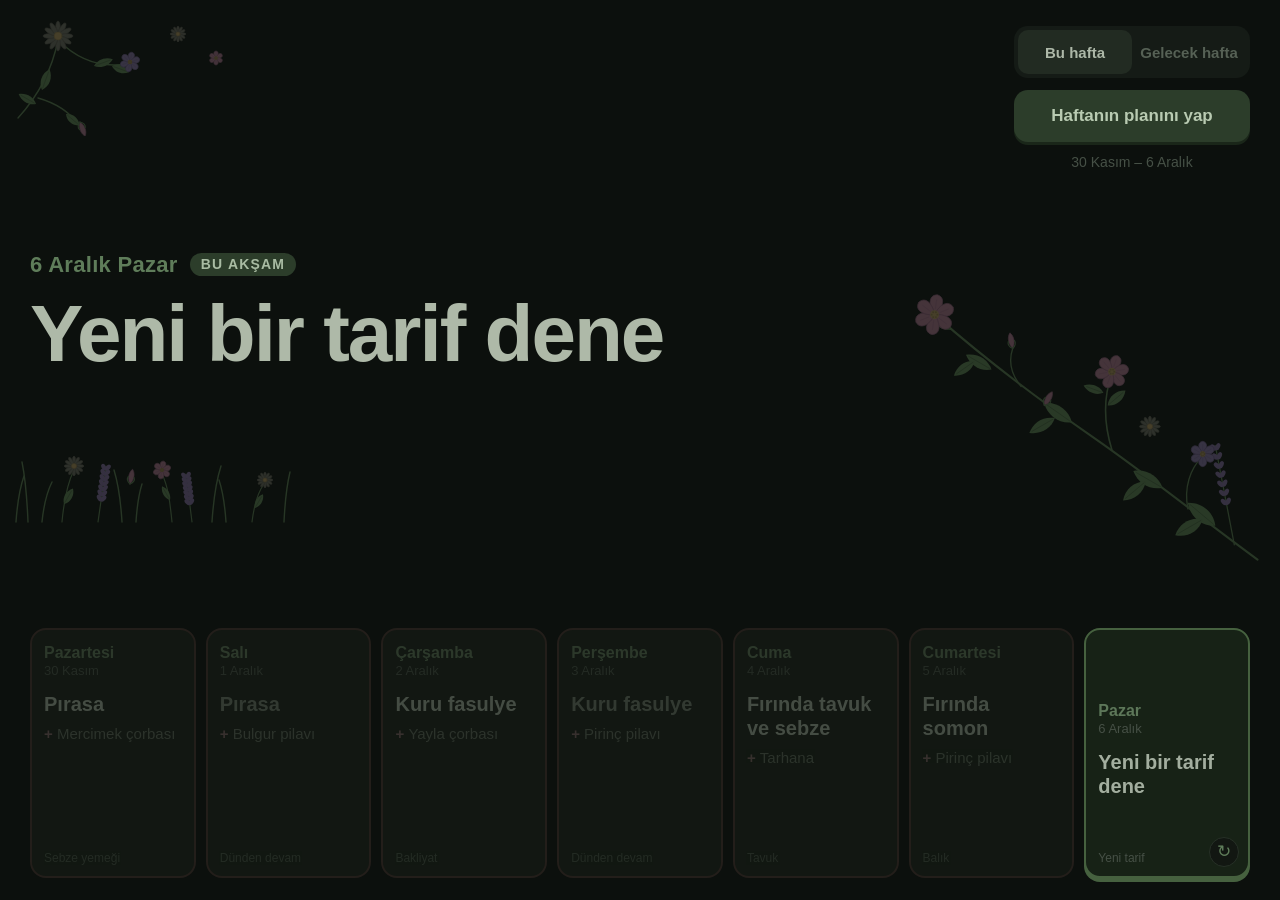
==== commit 7344de2b: "yemek: esnek balık/dışarıda günleri, seyrek öncelikleri, gün yenileme ikonu, yeni çiçekler - Balık v" ====
--- a/yemek/index.html
+++ b/yemek/index.html
@@ -107,12 +107,6 @@
   color: #5f6e60;
 }
 .bugun-eslik b { font-weight: 600; color: #a5636b; }
-.bugun-yarin {
-  margin-top: 28px;
-  font-size: 19px;
-  color: #879386;
-}
-.bugun-yarin b { font-weight: 600; color: #4a5a4c; }
 
 /* Sağ: eylemler */
 .eylemler {
@@ -195,7 +189,7 @@
   -webkit-flex: 1 1 0;
   flex: 1 1 0;
   min-width: 0;
-  height: 226px;
+  height: 250px;
   margin-left: 10px;
   padding: 14px 12px 12px;
   border-radius: 16px;
@@ -208,22 +202,14 @@
 }
 .gun:first-child { margin-left: 0; }
 .gun:active { background: #eef3e7; }
-.gun-ust {
-  display: -webkit-flex;
-  display: flex;
-  -webkit-justify-content: space-between;
-  justify-content: space-between;
-  -webkit-align-items: baseline;
-  align-items: baseline;
-}
+.gun-ust { padding-right: 2px; }
 .gun-ad {
-  font-size: 14px;
+  display: block;
+  font-size: 16px;
   font-weight: 700;
-  letter-spacing: 1.5px;
-  text-transform: uppercase;
   color: #4f6f4c;
 }
-.gun-tarih { font-size: 13px; color: #98a397; }
+.gun-tarih { display: block; margin-top: 1px; font-size: 13px; color: #98a397; }
 .gun-yemek {
   margin-top: 14px;
   font-size: 20px;
@@ -244,36 +230,53 @@
 .gun-alt {
   position: absolute;
   left: 12px;
-  right: 12px;
+  right: 46px;
   bottom: 11px;
-  display: -webkit-flex;
-  display: flex;
-  -webkit-justify-content: space-between;
-  justify-content: space-between;
-  -webkit-align-items: center;
-  align-items: center;
 }
 .gun-kategori { font-size: 12px; color: #98a397; }
 .gun-elle {
   display: none;
+  margin-bottom: 2px;
   font-size: 11px;
   font-weight: 700;
   letter-spacing: .8px;
   text-transform: uppercase;
+  color: #b97c84;
+}
+.gun-kategori { display: block; }
+.gun.elle .gun-elle { display: block; }
+.gun-yenile {
+  position: absolute;
+  right: 2px;
+  bottom: 2px;
+  width: 44px;
+  height: 44px;
+  padding: 0;
+}
+.gun-yenile-ikon {
+  display: block;
+  width: 30px;
+  height: 30px;
+  margin: 7px;
+  border-radius: 15px;
+  border: 1.5px solid #d1dbc6;
+  background: #fbfcf7;
   color: #5e7f59;
-}
-.gun.elle .gun-elle { display: inline; }
+  font-size: 17px;
+  line-height: 27px;
+  text-align: center;
+}
+.gun-yenile:active .gun-yenile-ikon { background: #5e7f59; border-color: #5e7f59; color: #fff; }
+.gun.gecmis .gun-yenile { visibility: hidden; }
 .gun.devam .gun-yemek { color: #7f8b7f; }
-.gun.devam .gun-kategori { color: #8faa88; }
 .gun.bos .gun-yemek { color: #b5beb1; font-weight: 600; }
-.gun.gecmis { opacity: .42; }
+.gun.gecmis > * { opacity: .42; }
 .gun.bugun {
   background: #edf4e6;
   border-color: #5e7f59;
   -webkit-box-shadow: 0 4px 0 #5e7f59;
   box-shadow: 0 4px 0 #5e7f59;
 }
-.gun.bugun .gun-ad { color: #5e7f59; }
 
 /* ---------- Düzenleme paneli ---------- */
 .perde {
@@ -365,19 +368,30 @@
   box-shadow: 0 16px 50px rgba(20, 40, 20, .3);
 }
 .onay-baslik { font-size: 24px; font-weight: 700; }
+.onay-butonlar .btn { width: 100%; margin-top: 10px; }
+.onay-butonlar .btn:first-child { margin-top: 0; }
 .onay-metin { margin: 10px 0 22px; font-size: 17px; line-height: 1.45; color: #5f6e60; }
 
 
-/* ---------- Doğa süsleri (çok hafif, inline SVG) ---------- */
+/* SUSLER-BASLA — scripts/susler.py üretir, elle düzenleme */
 body {
-  background-image: url("data:image/svg+xml;charset=utf8,%3Csvg xmlns='http://www.w3.org/2000/svg' width='320' height='240' viewBox='0 0 320 240'%3E%3Cg fill='none' stroke='%237d9b74' stroke-width='2' stroke-linecap='round' opacity='0.24'%3E%3Cpath d='M318 236 C250 200 200 152 150 122 S60 60 20 18'/%3E%3Cpath d='M200 150 C192 124 200 98 214 80'/%3E%3Cpath d='M120 100 C112 88 112 76 118 66'/%3E%3C/g%3E%3Cg fill='%238fae86' opacity='0.22'%3E%3Cellipse cx='270' cy='196' rx='22' ry='8' transform='rotate(-35 270 196)'/%3E%3Cellipse cx='246' cy='203' rx='20' ry='7' transform='rotate(25 246 203)'/%3E%3Cellipse cx='178' cy='121' rx='22' ry='8' transform='rotate(-40 178 121)'/%3E%3Cellipse cx='141' cy='134' rx='20' ry='7' transform='rotate(20 141 134)'/%3E%3Cellipse cx='102' cy='71' rx='20' ry='7' transform='rotate(-45 102 71)'/%3E%3Cellipse cx='76' cy='84' rx='18' ry='6' transform='rotate(15 76 84)'/%3E%3Cellipse cx='46' cy='37' rx='16' ry='6' transform='rotate(-50 46 37)'/%3E%3Cellipse cx='222' cy='108' rx='14' ry='5' transform='rotate(-70 222 108)'/%3E%3Cellipse cx='205' cy='120' rx='12' ry='4' transform='rotate(30 205 120)'/%3E%3C/g%3E%3Cg transform='translate(214 76) scale(1)'%3E%3Cg fill='%23d6a4ab' opacity='0.34'%3E%3Ccircle cx='0' cy='-7' r='6'/%3E%3Ccircle cx='6.7' cy='-2.2' r='6'/%3E%3Ccircle cx='4.1' cy='5.7' r='6'/%3E%3Ccircle cx='-4.1' cy='5.7' r='6'/%3E%3Ccircle cx='-6.7' cy='-2.2' r='6'/%3E%3C/g%3E%3Ccircle r='3' fill='%23dcc27e' opacity='0.5'/%3E%3C/g%3E%3Cg transform='translate(18 17) scale(0.8)'%3E%3Cg fill='%23d6a4ab' opacity='0.34'%3E%3Ccircle cx='0' cy='-7' r='6'/%3E%3Ccircle cx='6.7' cy='-2.2' r='6'/%3E%3Ccircle cx='4.1' cy='5.7' r='6'/%3E%3Ccircle cx='-4.1' cy='5.7' r='6'/%3E%3Ccircle cx='-6.7' cy='-2.2' r='6'/%3E%3C/g%3E%3Ccircle r='3' fill='%23dcc27e' opacity='0.5'/%3E%3C/g%3E%3Cg transform='translate(118 62) scale(0.6)'%3E%3Cg fill='%23d6a4ab' opacity='0.34'%3E%3Ccircle cx='0' cy='-7' r='6'/%3E%3Ccircle cx='6.7' cy='-2.2' r='6'/%3E%3Ccircle cx='4.1' cy='5.7' r='6'/%3E%3Ccircle cx='-4.1' cy='5.7' r='6'/%3E%3Ccircle cx='-6.7' cy='-2.2' r='6'/%3E%3C/g%3E%3Ccircle r='3' fill='%23dcc27e' opacity='0.5'/%3E%3C/g%3E%3C/svg%3E"), url("data:image/svg+xml;charset=utf8,%3Csvg xmlns='http://www.w3.org/2000/svg' width='240' height='110' viewBox='0 0 240 110'%3E%3Cg fill='%238fae86' opacity='0.2'%3E%3Cellipse cx='40' cy='30' rx='14' ry='5' transform='rotate(-30 40 30)'/%3E%3Cellipse cx='58' cy='44' rx='12' ry='4' transform='rotate(40 58 44)'/%3E%3Cellipse cx='150' cy='22' rx='12' ry='4' transform='rotate(-60 150 22)'/%3E%3Cellipse cx='198' cy='70' rx='14' ry='5' transform='rotate(20 198 70)'/%3E%3Cellipse cx='110' cy='74' rx='10' ry='4' transform='rotate(-20 110 74)'/%3E%3C/g%3E%3Cg transform='translate(30 22) scale(0.7)'%3E%3Cg fill='%23d6a4ab' opacity='0.3'%3E%3Ccircle cx='0' cy='-7' r='6'/%3E%3Ccircle cx='6.7' cy='-2.2' r='6'/%3E%3Ccircle cx='4.1' cy='5.7' r='6'/%3E%3Ccircle cx='-4.1' cy='5.7' r='6'/%3E%3Ccircle cx='-6.7' cy='-2.2' r='6'/%3E%3C/g%3E%3Ccircle r='3' fill='%23dcc27e' opacity='0.45'/%3E%3C/g%3E%3Cg transform='translate(168 36) scale(0.9)'%3E%3Cg fill='%23d6a4ab' opacity='0.3'%3E%3Ccircle cx='0' cy='-7' r='6'/%3E%3Ccircle cx='6.7' cy='-2.2' r='6'/%3E%3Ccircle cx='4.1' cy='5.7' r='6'/%3E%3Ccircle cx='-4.1' cy='5.7' r='6'/%3E%3Ccircle cx='-6.7' cy='-2.2' r='6'/%3E%3C/g%3E%3Ccircle r='3' fill='%23dcc27e' opacity='0.45'/%3E%3C/g%3E%3Cg transform='translate(222 80) scale(0.6)'%3E%3Cg fill='%23d6a4ab' opacity='0.3'%3E%3Ccircle cx='0' cy='-7' r='6'/%3E%3Ccircle cx='6.7' cy='-2.2' r='6'/%3E%3Ccircle cx='4.1' cy='5.7' r='6'/%3E%3Ccircle cx='-4.1' cy='5.7' r='6'/%3E%3Ccircle cx='-6.7' cy='-2.2' r='6'/%3E%3C/g%3E%3Ccircle r='3' fill='%23dcc27e' opacity='0.45'/%3E%3C/g%3E%3C/svg%3E");
-  background-repeat: no-repeat, no-repeat;
-  background-position: right 18px top 300px, left 14px top 10px;
-  background-size: 360px 270px, 220px 101px;
+  background-image: url("data:image/svg+xml;charset=utf8,%3Csvg xmlns='http://www.w3.org/2000/svg' width='360' height='280' viewBox='0 0 360 280'%3E%3Cg opacity='0.62' fill='none' stroke-linecap='round'%3E%3Cpath d='M352 276C300 238 248 196 196 160S96 88 46 44' stroke='%237f9b76' stroke-width='2'/%3E%3Cpath d='M214 172C206 146 206 122 214 100' stroke='%237f9b76' stroke-width='1.5'/%3E%3Cpath d='M128 112C118 100 116 88 120 76' stroke='%237f9b76' stroke-width='1.3'/%3E%3Cpath d='M286 228C282 208 288 190 300 178' stroke='%237f9b76' stroke-width='1.3'/%3E%3Cg transform='translate(312 244) rotate(-140)'%3E%3Cpath d='M0 0C9.5 -9 23.8 -9 34 0C23.8 9 9.5 9 0 0Z' fill='%239ab68f'/%3E%3Cpath d='M2 0L31 0' stroke='%2376946c' stroke-width='.8' fill='none'/%3E%3C/g%3E%3Cg transform='translate(300 238) rotate(150)'%3E%3Cpath d='M0 0C8.4 -8 21 -8 30 0C21 8 8.4 8 0 0Z' fill='%239ab68f'/%3E%3Cpath d='M2 0L27 0' stroke='%2376946c' stroke-width='.8' fill='none'/%3E%3C/g%3E%3Cg transform='translate(262 208) rotate(-150)'%3E%3Cpath d='M0 0C9 -8 22.4 -8 32 0C22.4 8 9 8 0 0Z' fill='%239ab68f'/%3E%3Cpath d='M2 0L29 0' stroke='%2376946c' stroke-width='.8' fill='none'/%3E%3C/g%3E%3Cg transform='translate(246 202) rotate(140)'%3E%3Cpath d='M0 0C7.8 -7 19.6 -7 28 0C19.6 7 7.8 7 0 0Z' fill='%239ab68f'/%3E%3Cpath d='M2 0L25 0' stroke='%2376946c' stroke-width='.8' fill='none'/%3E%3C/g%3E%3Cg transform='translate(176 146) rotate(-145)'%3E%3Cpath d='M0 0C9 -8 22.4 -8 32 0C22.4 8 9 8 0 0Z' fill='%239ab68f'/%3E%3Cpath d='M2 0L29 0' stroke='%2376946c' stroke-width='.8' fill='none'/%3E%3C/g%3E%3Cg transform='translate(160 142) rotate(150)'%3E%3Cpath d='M0 0C7.8 -7 19.6 -7 28 0C19.6 7 7.8 7 0 0Z' fill='%239ab68f'/%3E%3Cpath d='M2 0L25 0' stroke='%2376946c' stroke-width='.8' fill='none'/%3E%3C/g%3E%3Cg transform='translate(100 96) rotate(-150)'%3E%3Cpath d='M0 0C7.8 -7 19.6 -7 28 0C19.6 7 7.8 7 0 0Z' fill='%239ab68f'/%3E%3Cpath d='M2 0L25 0' stroke='%2376946c' stroke-width='.8' fill='none'/%3E%3C/g%3E%3Cg transform='translate(84 88) rotate(145)'%3E%3Cpath d='M0 0C6.7 -6 16.8 -6 24 0C16.8 6 6.7 6 0 0Z' fill='%239ab68f'/%3E%3Cpath d='M2 0L21 0' stroke='%2376946c' stroke-width='.8' fill='none'/%3E%3C/g%3E%3Cg transform='translate(210 130) rotate(-40)'%3E%3Cpath d='M0 0C6.2 -6 15.4 -6 22 0C15.4 6 6.2 6 0 0Z' fill='%239ab68f'/%3E%3Cpath d='M2 0L19 0' stroke='%2376946c' stroke-width='.8' fill='none'/%3E%3C/g%3E%3Cg transform='translate(206 118) rotate(200)'%3E%3Cpath d='M0 0C5.6 -5 14 -5 20 0C14 5 5.6 5 0 0Z' fill='%239ab68f'/%3E%3Cpath d='M2 0L17 0' stroke='%2376946c' stroke-width='.8' fill='none'/%3E%3C/g%3E%3Cg transform='translate(62 58) rotate(-150)'%3E%3Cpath d='M0 0C5.6 -5 14 -5 20 0C14 5 5.6 5 0 0Z' fill='%239ab68f'/%3E%3Cpath d='M2 0L17 0' stroke='%2376946c' stroke-width='.8' fill='none'/%3E%3C/g%3E%3Cpath d='M330 262L312 168' stroke='%237f9b76' stroke-width='1.2'/%3E%3Cellipse transform='translate(321.9 219.7) rotate(-45.8)' cx='-2.5' rx='2.2' ry='3.6' fill='%23b8a1d0'/%3E%3Cellipse transform='translate(321.9 219.7) rotate(24.2)' cx='2.5' rx='2.2' ry='3.6' fill='%23b8a1d0'/%3E%3Cellipse transform='translate(320.2 211.1) rotate(-45.8)' cx='-2.5' rx='2.2' ry='3.6' fill='%23b8a1d0'/%3E%3Cellipse transform='translate(320.2 211.1) rotate(24.2)' cx='2.5' rx='2.2' ry='3.6' fill='%23b8a1d0'/%3E%3Cellipse transform='translate(318.6 202.5) rotate(-45.8)' cx='-2.5' rx='2.2' ry='3.6' fill='%23b8a1d0'/%3E%3Cellipse transform='translate(318.6 202.5) rotate(24.2)' cx='2.5' rx='2.2' ry='3.6' fill='%23b8a1d0'/%3E%3Cellipse transform='translate(316.9 193.8) rotate(-45.8)' cx='-2.5' rx='2.2' ry='3.6' fill='%23b8a1d0'/%3E%3Cellipse transform='translate(316.9 193.8) rotate(24.2)' cx='2.5' rx='2.2' ry='3.6' fill='%23b8a1d0'/%3E%3Cellipse transform='translate(315.3 185.2) rotate(-45.8)' cx='-2.5' rx='2.2' ry='3.6' fill='%23b8a1d0'/%3E%3Cellipse transform='translate(315.3 185.2) rotate(24.2)' cx='2.5' rx='2.2' ry='3.6' fill='%23b8a1d0'/%3E%3Cellipse transform='translate(313.6 176.6) rotate(-45.8)' cx='-2.5' rx='2.2' ry='3.6' fill='%23b8a1d0'/%3E%3Cellipse transform='translate(313.6 176.6) rotate(24.2)' cx='2.5' rx='2.2' ry='3.6' fill='%23b8a1d0'/%3E%3Cellipse transform='translate(312 168) rotate(-45.8)' cx='-2.5' rx='2.2' ry='3.6' fill='%23b8a1d0'/%3E%3Cellipse transform='translate(312 168) rotate(24.2)' cx='2.5' rx='2.2' ry='3.6' fill='%23b8a1d0'/%3E%3Cg transform='translate(46 44)'%3E%3Cpath transform='rotate(8)' d='M0 0C-6.1 -5.7 -9.5 -17.5 0 -19 C9.5 -17.5 6.1 -5.7 0 0Z' fill='%23e6b0b8' stroke='%23cc8f9a' stroke-width='.7'/%3E%3Cpath transform='rotate(8)' d='M0 -5.7 L0 -14.2' stroke='%23cc8f9a' stroke-width='.5' opacity='.6'/%3E%3Cpath transform='rotate(68)' d='M0 0C-6.1 -5.7 -9.5 -17.5 0 -19 C9.5 -17.5 6.1 -5.7 0 0Z' fill='%23e6b0b8' stroke='%23cc8f9a' stroke-width='.7'/%3E%3Cpath transform='rotate(68)' d='M0 -5.7 L0 -14.2' stroke='%23cc8f9a' stroke-width='.5' opacity='.6'/%3E%3Cpath transform='rotate(128)' d='M0 0C-6.1 -5.7 -9.5 -17.5 0 -19 C9.5 -17.5 6.1 -5.7 0 0Z' fill='%23e6b0b8' stroke='%23cc8f9a' stroke-width='.7'/%3E%3Cpath transform='rotate(128)' d='M0 -5.7 L0 -14.2' stroke='%23cc8f9a' stroke-width='.5' opacity='.6'/%3E%3Cpath transform='rotate(188)' d='M0 0C-6.1 -5.7 -9.5 -17.5 0 -19 C9.5 -17.5 6.1 -5.7 0 0Z' fill='%23e6b0b8' stroke='%23cc8f9a' stroke-width='.7'/%3E%3Cpath transform='rotate(188)' d='M0 -5.7 L0 -14.2' stroke='%23cc8f9a' stroke-width='.5' opacity='.6'/%3E%3Cpath transform='rotate(248)' d='M0 0C-6.1 -5.7 -9.5 -17.5 0 -19 C9.5 -17.5 6.1 -5.7 0 0Z' fill='%23e6b0b8' stroke='%23cc8f9a' stroke-width='.7'/%3E%3Cpath transform='rotate(248)' d='M0 -5.7 L0 -14.2' stroke='%23cc8f9a' stroke-width='.5' opacity='.6'/%3E%3Cpath transform='rotate(308)' d='M0 0C-6.1 -5.7 -9.5 -17.5 0 -19 C9.5 -17.5 6.1 -5.7 0 0Z' fill='%23e6b0b8' stroke='%23cc8f9a' stroke-width='.7'/%3E%3Cpath transform='rotate(308)' d='M0 -5.7 L0 -14.2' stroke='%23cc8f9a' stroke-width='.5' opacity='.6'/%3E%3Ccircle r='4.2' fill='%23e2c47c'/%3E%3Ccircle cx='2.7' cy='0' r='.9' fill='%23c4a35a'/%3E%3Ccircle cx='1.3' cy='2.3' r='.9' fill='%23c4a35a'/%3E%3Ccircle cx='-1.3' cy='2.3' r='.9' fill='%23c4a35a'/%3E%3Ccircle cx='-2.7' cy='0' r='.9' fill='%23c4a35a'/%3E%3Ccircle cx='-1.3' cy='-2.3' r='.9' fill='%23c4a35a'/%3E%3Ccircle cx='1.3' cy='-2.3' r='.9' fill='%23c4a35a'/%3E%3C/g%3E%3Cg transform='translate(214 98)'%3E%3Cpath transform='rotate(20)' d='M0 0C-5.1 -4.8 -8 -14.7 0 -16 C8 -14.7 5.1 -4.8 0 0Z' fill='%23e6b0b8' stroke='%23cc8f9a' stroke-width='.7'/%3E%3Cpath transform='rotate(20)' d='M0 -4.8 L0 -12' stroke='%23cc8f9a' stroke-width='.5' opacity='.6'/%3E%3Cpath transform='rotate(80)' d='M0 0C-5.1 -4.8 -8 -14.7 0 -16 C8 -14.7 5.1 -4.8 0 0Z' fill='%23e6b0b8' stroke='%23cc8f9a' stroke-width='.7'/%3E%3Cpath transform='rotate(80)' d='M0 -4.8 L0 -12' stroke='%23cc8f9a' stroke-width='.5' opacity='.6'/%3E%3Cpath transform='rotate(140)' d='M0 0C-5.1 -4.8 -8 -14.7 0 -16 C8 -14.7 5.1 -4.8 0 0Z' fill='%23e6b0b8' stroke='%23cc8f9a' stroke-width='.7'/%3E%3Cpath transform='rotate(140)' d='M0 -4.8 L0 -12' stroke='%23cc8f9a' stroke-width='.5' opacity='.6'/%3E%3Cpath transform='rotate(200)' d='M0 0C-5.1 -4.8 -8 -14.7 0 -16 C8 -14.7 5.1 -4.8 0 0Z' fill='%23e6b0b8' stroke='%23cc8f9a' stroke-width='.7'/%3E%3Cpath transform='rotate(200)' d='M0 -4.8 L0 -12' stroke='%23cc8f9a' stroke-width='.5' opacity='.6'/%3E%3Cpath transform='rotate(260)' d='M0 0C-5.1 -4.8 -8 -14.7 0 -16 C8 -14.7 5.1 -4.8 0 0Z' fill='%23e6b0b8' stroke='%23cc8f9a' stroke-width='.7'/%3E%3Cpath transform='rotate(260)' d='M0 -4.8 L0 -12' stroke='%23cc8f9a' stroke-width='.5' opacity='.6'/%3E%3Cpath transform='rotate(320)' d='M0 0C-5.1 -4.8 -8 -14.7 0 -16 C8 -14.7 5.1 -4.8 0 0Z' fill='%23e6b0b8' stroke='%23cc8f9a' stroke-width='.7'/%3E%3Cpath transform='rotate(320)' d='M0 -4.8 L0 -12' stroke='%23cc8f9a' stroke-width='.5' opacity='.6'/%3E%3Ccircle r='3.5' fill='%23e2c47c'/%3E%3Ccircle cx='2.2' cy='0' r='.9' fill='%23c4a35a'/%3E%3Ccircle cx='1.1' cy='1.9' r='.9' fill='%23c4a35a'/%3E%3Ccircle cx='-1.1' cy='1.9' r='.9' fill='%23c4a35a'/%3E%3Ccircle cx='-2.2' cy='0' r='.9' fill='%23c4a35a'/%3E%3Ccircle cx='-1.1' cy='-1.9' r='.9' fill='%23c4a35a'/%3E%3Ccircle cx='1.1' cy='-1.9' r='.9' fill='%23c4a35a'/%3E%3C/g%3E%3Cg transform='translate(300 176)'%3E%3Cpath transform='rotate(0)' d='M0 0C-3.8 -3.6 -6 -11 0 -12 C6 -11 3.8 -3.6 0 0Z' fill='%23cdb8da' stroke='%23a990bd' stroke-width='.7'/%3E%3Cpath transform='rotate(0)' d='M0 -3.6 L0 -9' stroke='%23a990bd' stroke-width='.5' opacity='.6'/%3E%3Cpath transform='rotate(60)' d='M0 0C-3.8 -3.6 -6 -11 0 -12 C6 -11 3.8 -3.6 0 0Z' fill='%23cdb8da' stroke='%23a990bd' stroke-width='.7'/%3E%3Cpath transform='rotate(60)' d='M0 -3.6 L0 -9' stroke='%23a990bd' stroke-width='.5' opacity='.6'/%3E%3Cpath transform='rotate(120)' d='M0 0C-3.8 -3.6 -6 -11 0 -12 C6 -11 3.8 -3.6 0 0Z' fill='%23cdb8da' stroke='%23a990bd' stroke-width='.7'/%3E%3Cpath transform='rotate(120)' d='M0 -3.6 L0 -9' stroke='%23a990bd' stroke-width='.5' opacity='.6'/%3E%3Cpath transform='rotate(180)' d='M0 0C-3.8 -3.6 -6 -11 0 -12 C6 -11 3.8 -3.6 0 0Z' fill='%23cdb8da' stroke='%23a990bd' stroke-width='.7'/%3E%3Cpath transform='rotate(180)' d='M0 -3.6 L0 -9' stroke='%23a990bd' stroke-width='.5' opacity='.6'/%3E%3Cpath transform='rotate(240)' d='M0 0C-3.8 -3.6 -6 -11 0 -12 C6 -11 3.8 -3.6 0 0Z' fill='%23cdb8da' stroke='%23a990bd' stroke-width='.7'/%3E%3Cpath transform='rotate(240)' d='M0 -3.6 L0 -9' stroke='%23a990bd' stroke-width='.5' opacity='.6'/%3E%3Cpath transform='rotate(300)' d='M0 0C-3.8 -3.6 -6 -11 0 -12 C6 -11 3.8 -3.6 0 0Z' fill='%23cdb8da' stroke='%23a990bd' stroke-width='.7'/%3E%3Cpath transform='rotate(300)' d='M0 -3.6 L0 -9' stroke='%23a990bd' stroke-width='.5' opacity='.6'/%3E%3Ccircle r='2.6' fill='%23e2c47c'/%3E%3Ccircle cx='1.7' cy='0' r='.9' fill='%23c4a35a'/%3E%3Ccircle cx='0.8' cy='1.5' r='.9' fill='%23c4a35a'/%3E%3Ccircle cx='-0.8' cy='1.5' r='.9' fill='%23c4a35a'/%3E%3Ccircle cx='-1.7' cy='0' r='.9' fill='%23c4a35a'/%3E%3Ccircle cx='-0.8' cy='-1.5' r='.9' fill='%23c4a35a'/%3E%3Ccircle cx='0.8' cy='-1.5' r='.9' fill='%23c4a35a'/%3E%3C/g%3E%3Cg transform='translate(120 76) rotate(-10)'%3E%3Cpath d='M0 0C-4 -5 -3 -12 0 -15C3 -12 4 -5 0 0Z' fill='%23e6b0b8' stroke='%23cc8f9a' stroke-width='.6'/%3E%3Cpath d='M0 0C-3 -2 -4 -5 -3 -7M0 0C3 -2 4 -5 3 -7' stroke='%237f9b76' stroke-width='1.2' fill='none'/%3E%3C/g%3E%3Cg transform='translate(150 130) rotate(30)'%3E%3Cpath d='M0 0C-4 -5 -3 -12 0 -15C3 -12 4 -5 0 0Z' fill='%23e6b0b8' stroke='%23cc8f9a' stroke-width='.6'/%3E%3Cpath d='M0 0C-3 -2 -4 -5 -3 -7M0 0C3 -2 4 -5 3 -7' stroke='%237f9b76' stroke-width='1.2' fill='none'/%3E%3C/g%3E%3Cg transform='translate(250 150)'%3E%3Cellipse transform='rotate(0) translate(0 -5.5)' rx='1.6' ry='4.5' fill='%23fbfaf5' stroke='%23c9c3b8' stroke-width='.6'/%3E%3Cellipse transform='rotate(30) translate(0 -5.5)' rx='1.6' ry='4.5' fill='%23fbfaf5' stroke='%23c9c3b8' stroke-width='.6'/%3E%3Cellipse transform='rotate(60) translate(0 -5.5)' rx='1.6' ry='4.5' fill='%23fbfaf5' stroke='%23c9c3b8' stroke-width='.6'/%3E%3Cellipse transform='rotate(90) translate(0 -5.5)' rx='1.6' ry='4.5' fill='%23fbfaf5' stroke='%23c9c3b8' stroke-width='.6'/%3E%3Cellipse transform='rotate(120) translate(0 -5.5)' rx='1.6' ry='4.5' fill='%23fbfaf5' stroke='%23c9c3b8' stroke-width='.6'/%3E%3Cellipse transform='rotate(150) translate(0 -5.5)' rx='1.6' ry='4.5' fill='%23fbfaf5' stroke='%23c9c3b8' stroke-width='.6'/%3E%3Cellipse transform='rotate(180) translate(0 -5.5)' rx='1.6' ry='4.5' fill='%23fbfaf5' stroke='%23c9c3b8' stroke-width='.6'/%3E%3Cellipse transform='rotate(210) translate(0 -5.5)' rx='1.6' ry='4.5' fill='%23fbfaf5' stroke='%23c9c3b8' stroke-width='.6'/%3E%3Cellipse transform='rotate(240) translate(0 -5.5)' rx='1.6' ry='4.5' fill='%23fbfaf5' stroke='%23c9c3b8' stroke-width='.6'/%3E%3Cellipse transform='rotate(270) translate(0 -5.5)' rx='1.6' ry='4.5' fill='%23fbfaf5' stroke='%23c9c3b8' stroke-width='.6'/%3E%3Cellipse transform='rotate(300) translate(0 -5.5)' rx='1.6' ry='4.5' fill='%23fbfaf5' stroke='%23c9c3b8' stroke-width='.6'/%3E%3Cellipse transform='rotate(330) translate(0 -5.5)' rx='1.6' ry='4.5' fill='%23fbfaf5' stroke='%23c9c3b8' stroke-width='.6'/%3E%3Ccircle r='2.6' fill='%23e2c47c' stroke='%23c4a35a' stroke-width='.6'/%3E%3C/g%3E%3C/g%3E%3C/svg%3E"), url("data:image/svg+xml;charset=utf8,%3Csvg xmlns='http://www.w3.org/2000/svg' width='230' height='130' viewBox='0 0 230 130'%3E%3Cg opacity='0.62' fill='none' stroke-linecap='round'%3E%3Cpath d='M10 112C30 90 44 64 50 34M50 34C70 54 92 62 118 58M30 92C44 96 60 104 70 118' stroke='%237f9b76' stroke-width='1.4'/%3E%3Cg transform='translate(34 84) rotate(-70)'%3E%3Cpath d='M0 0C6.2 -6 15.4 -6 22 0C15.4 6 6.2 6 0 0Z' fill='%239ab68f'/%3E%3Cpath d='M2 0L19 0' stroke='%2376946c' stroke-width='.8' fill='none'/%3E%3C/g%3E%3Cg transform='translate(28 98) rotate(-150)'%3E%3Cpath d='M0 0C5.6 -5 14 -5 20 0C14 5 5.6 5 0 0Z' fill='%239ab68f'/%3E%3Cpath d='M2 0L17 0' stroke='%2376946c' stroke-width='.8' fill='none'/%3E%3C/g%3E%3Cg transform='translate(86 60) rotate(-20)'%3E%3Cpath d='M0 0C5.6 -5 14 -5 20 0C14 5 5.6 5 0 0Z' fill='%239ab68f'/%3E%3Cpath d='M2 0L17 0' stroke='%2376946c' stroke-width='.8' fill='none'/%3E%3C/g%3E%3Cg transform='translate(104 60) rotate(20)'%3E%3Cpath d='M0 0C5 -5 12.6 -5 18 0C12.6 5 5 5 0 0Z' fill='%239ab68f'/%3E%3Cpath d='M2 0L15 0' stroke='%2376946c' stroke-width='.8' fill='none'/%3E%3C/g%3E%3Cg transform='translate(58 108) rotate(40)'%3E%3Cpath d='M0 0C5 -5 12.6 -5 18 0C12.6 5 5 5 0 0Z' fill='%239ab68f'/%3E%3Cpath d='M2 0L15 0' stroke='%2376946c' stroke-width='.8' fill='none'/%3E%3C/g%3E%3Cg transform='translate(50 30)'%3E%3Cellipse transform='rotate(0) translate(0 -8.2)' rx='2.4' ry='6.8' fill='%23fbfaf5' stroke='%23c9c3b8' stroke-width='.6'/%3E%3Cellipse transform='rotate(30) translate(0 -8.2)' rx='2.4' ry='6.8' fill='%23fbfaf5' stroke='%23c9c3b8' stroke-width='.6'/%3E%3Cellipse transform='rotate(60) translate(0 -8.2)' rx='2.4' ry='6.8' fill='%23fbfaf5' stroke='%23c9c3b8' stroke-width='.6'/%3E%3Cellipse transform='rotate(90) translate(0 -8.2)' rx='2.4' ry='6.8' fill='%23fbfaf5' stroke='%23c9c3b8' stroke-width='.6'/%3E%3Cellipse transform='rotate(120) translate(0 -8.2)' rx='2.4' ry='6.8' fill='%23fbfaf5' stroke='%23c9c3b8' stroke-width='.6'/%3E%3Cellipse transform='rotate(150) translate(0 -8.2)' rx='2.4' ry='6.8' fill='%23fbfaf5' stroke='%23c9c3b8' stroke-width='.6'/%3E%3Cellipse transform='rotate(180) translate(0 -8.2)' rx='2.4' ry='6.8' fill='%23fbfaf5' stroke='%23c9c3b8' stroke-width='.6'/%3E%3Cellipse transform='rotate(210) translate(0 -8.2)' rx='2.4' ry='6.8' fill='%23fbfaf5' stroke='%23c9c3b8' stroke-width='.6'/%3E%3Cellipse transform='rotate(240) translate(0 -8.2)' rx='2.4' ry='6.8' fill='%23fbfaf5' stroke='%23c9c3b8' stroke-width='.6'/%3E%3Cellipse transform='rotate(270) translate(0 -8.2)' rx='2.4' ry='6.8' fill='%23fbfaf5' stroke='%23c9c3b8' stroke-width='.6'/%3E%3Cellipse transform='rotate(300) translate(0 -8.2)' rx='2.4' ry='6.8' fill='%23fbfaf5' stroke='%23c9c3b8' stroke-width='.6'/%3E%3Cellipse transform='rotate(330) translate(0 -8.2)' rx='2.4' ry='6.8' fill='%23fbfaf5' stroke='%23c9c3b8' stroke-width='.6'/%3E%3Ccircle r='3.9' fill='%23e2c47c' stroke='%23c4a35a' stroke-width='.6'/%3E%3C/g%3E%3Cg transform='translate(122 56)'%3E%3Cpath transform='rotate(12)' d='M0 0C-3.2 -3 -5 -9.2 0 -10 C5 -9.2 3.2 -3 0 0Z' fill='%23cdb8da' stroke='%23a990bd' stroke-width='.7'/%3E%3Cpath transform='rotate(12)' d='M0 -3 L0 -7.5' stroke='%23a990bd' stroke-width='.5' opacity='.6'/%3E%3Cpath transform='rotate(72)' d='M0 0C-3.2 -3 -5 -9.2 0 -10 C5 -9.2 3.2 -3 0 0Z' fill='%23cdb8da' stroke='%23a990bd' stroke-width='.7'/%3E%3Cpath transform='rotate(72)' d='M0 -3 L0 -7.5' stroke='%23a990bd' stroke-width='.5' opacity='.6'/%3E%3Cpath transform='rotate(132)' d='M0 0C-3.2 -3 -5 -9.2 0 -10 C5 -9.2 3.2 -3 0 0Z' fill='%23cdb8da' stroke='%23a990bd' stroke-width='.7'/%3E%3Cpath transform='rotate(132)' d='M0 -3 L0 -7.5' stroke='%23a990bd' stroke-width='.5' opacity='.6'/%3E%3Cpath transform='rotate(192)' d='M0 0C-3.2 -3 -5 -9.2 0 -10 C5 -9.2 3.2 -3 0 0Z' fill='%23cdb8da' stroke='%23a990bd' stroke-width='.7'/%3E%3Cpath transform='rotate(192)' d='M0 -3 L0 -7.5' stroke='%23a990bd' stroke-width='.5' opacity='.6'/%3E%3Cpath transform='rotate(252)' d='M0 0C-3.2 -3 -5 -9.2 0 -10 C5 -9.2 3.2 -3 0 0Z' fill='%23cdb8da' stroke='%23a990bd' stroke-width='.7'/%3E%3Cpath transform='rotate(252)' d='M0 -3 L0 -7.5' stroke='%23a990bd' stroke-width='.5' opacity='.6'/%3E%3Cpath transform='rotate(312)' d='M0 0C-3.2 -3 -5 -9.2 0 -10 C5 -9.2 3.2 -3 0 0Z' fill='%23cdb8da' stroke='%23a990bd' stroke-width='.7'/%3E%3Cpath transform='rotate(312)' d='M0 -3 L0 -7.5' stroke='%23a990bd' stroke-width='.5' opacity='.6'/%3E%3Ccircle r='2.2' fill='%23e2c47c'/%3E%3Ccircle cx='1.4' cy='0' r='.9' fill='%23c4a35a'/%3E%3Ccircle cx='0.7' cy='1.2' r='.9' fill='%23c4a35a'/%3E%3Ccircle cx='-0.7' cy='1.2' r='.9' fill='%23c4a35a'/%3E%3Ccircle cx='-1.4' cy='0' r='.9' fill='%23c4a35a'/%3E%3Ccircle cx='-0.7' cy='-1.2' r='.9' fill='%23c4a35a'/%3E%3Ccircle cx='0.7' cy='-1.2' r='.9' fill='%23c4a35a'/%3E%3C/g%3E%3Cg transform='translate(72 116) rotate(160)'%3E%3Cpath d='M0 0C-4 -5 -3 -12 0 -15C3 -12 4 -5 0 0Z' fill='%23e6b0b8' stroke='%23cc8f9a' stroke-width='.6'/%3E%3Cpath d='M0 0C-3 -2 -4 -5 -3 -7M0 0C3 -2 4 -5 3 -7' stroke='%237f9b76' stroke-width='1.2' fill='none'/%3E%3C/g%3E%3Cg transform='translate(170 28)'%3E%3Cellipse transform='rotate(0) translate(0 -4.4)' rx='1.3' ry='3.6' fill='%23fbfaf5' stroke='%23c9c3b8' stroke-width='.6'/%3E%3Cellipse transform='rotate(30) translate(0 -4.4)' rx='1.3' ry='3.6' fill='%23fbfaf5' stroke='%23c9c3b8' stroke-width='.6'/%3E%3Cellipse transform='rotate(60) translate(0 -4.4)' rx='1.3' ry='3.6' fill='%23fbfaf5' stroke='%23c9c3b8' stroke-width='.6'/%3E%3Cellipse transform='rotate(90) translate(0 -4.4)' rx='1.3' ry='3.6' fill='%23fbfaf5' stroke='%23c9c3b8' stroke-width='.6'/%3E%3Cellipse transform='rotate(120) translate(0 -4.4)' rx='1.3' ry='3.6' fill='%23fbfaf5' stroke='%23c9c3b8' stroke-width='.6'/%3E%3Cellipse transform='rotate(150) translate(0 -4.4)' rx='1.3' ry='3.6' fill='%23fbfaf5' stroke='%23c9c3b8' stroke-width='.6'/%3E%3Cellipse transform='rotate(180) translate(0 -4.4)' rx='1.3' ry='3.6' fill='%23fbfaf5' stroke='%23c9c3b8' stroke-width='.6'/%3E%3Cellipse transform='rotate(210) translate(0 -4.4)' rx='1.3' ry='3.6' fill='%23fbfaf5' stroke='%23c9c3b8' stroke-width='.6'/%3E%3Cellipse transform='rotate(240) translate(0 -4.4)' rx='1.3' ry='3.6' fill='%23fbfaf5' stroke='%23c9c3b8' stroke-width='.6'/%3E%3Cellipse transform='rotate(270) translate(0 -4.4)' rx='1.3' ry='3.6' fill='%23fbfaf5' stroke='%23c9c3b8' stroke-width='.6'/%3E%3Cellipse transform='rotate(300) translate(0 -4.4)' rx='1.3' ry='3.6' fill='%23fbfaf5' stroke='%23c9c3b8' stroke-width='.6'/%3E%3Cellipse transform='rotate(330) translate(0 -4.4)' rx='1.3' ry='3.6' fill='%23fbfaf5' stroke='%23c9c3b8' stroke-width='.6'/%3E%3Ccircle r='2.1' fill='%23e2c47c' stroke='%23c4a35a' stroke-width='.6'/%3E%3C/g%3E%3Cg transform='translate(208 52)'%3E%3Cpath transform='rotate(0)' d='M0 0C-2.2 -2.1 -3.5 -6.4 0 -7 C3.5 -6.4 2.2 -2.1 0 0Z' fill='%23e6b0b8' stroke='%23cc8f9a' stroke-width='.7'/%3E%3Cpath transform='rotate(0)' d='M0 -2.1 L0 -5.2' stroke='%23cc8f9a' stroke-width='.5' opacity='.6'/%3E%3Cpath transform='rotate(60)' d='M0 0C-2.2 -2.1 -3.5 -6.4 0 -7 C3.5 -6.4 2.2 -2.1 0 0Z' fill='%23e6b0b8' stroke='%23cc8f9a' stroke-width='.7'/%3E%3Cpath transform='rotate(60)' d='M0 -2.1 L0 -5.2' stroke='%23cc8f9a' stroke-width='.5' opacity='.6'/%3E%3Cpath transform='rotate(120)' d='M0 0C-2.2 -2.1 -3.5 -6.4 0 -7 C3.5 -6.4 2.2 -2.1 0 0Z' fill='%23e6b0b8' stroke='%23cc8f9a' stroke-width='.7'/%3E%3Cpath transform='rotate(120)' d='M0 -2.1 L0 -5.2' stroke='%23cc8f9a' stroke-width='.5' opacity='.6'/%3E%3Cpath transform='rotate(180)' d='M0 0C-2.2 -2.1 -3.5 -6.4 0 -7 C3.5 -6.4 2.2 -2.1 0 0Z' fill='%23e6b0b8' stroke='%23cc8f9a' stroke-width='.7'/%3E%3Cpath transform='rotate(180)' d='M0 -2.1 L0 -5.2' stroke='%23cc8f9a' stroke-width='.5' opacity='.6'/%3E%3Cpath transform='rotate(240)' d='M0 0C-2.2 -2.1 -3.5 -6.4 0 -7 C3.5 -6.4 2.2 -2.1 0 0Z' fill='%23e6b0b8' stroke='%23cc8f9a' stroke-width='.7'/%3E%3Cpath transform='rotate(240)' d='M0 -2.1 L0 -5.2' stroke='%23cc8f9a' stroke-width='.5' opacity='.6'/%3E%3Cpath transform='rotate(300)' d='M0 0C-2.2 -2.1 -3.5 -6.4 0 -7 C3.5 -6.4 2.2 -2.1 0 0Z' fill='%23e6b0b8' stroke='%23cc8f9a' stroke-width='.7'/%3E%3Cpath transform='rotate(300)' d='M0 -2.1 L0 -5.2' stroke='%23cc8f9a' stroke-width='.5' opacity='.6'/%3E%3Ccircle r='1.5' fill='%23e2c47c'/%3E%3Ccircle cx='1' cy='0' r='.9' fill='%23c4a35a'/%3E%3Ccircle cx='0.5' cy='0.8' r='.9' fill='%23c4a35a'/%3E%3Ccircle cx='-0.5' cy='0.8' r='.9' fill='%23c4a35a'/%3E%3Ccircle cx='-1' cy='0' r='.9' fill='%23c4a35a'/%3E%3Ccircle cx='-0.5' cy='-0.8' r='.9' fill='%23c4a35a'/%3E%3Ccircle cx='0.5' cy='-0.8' r='.9' fill='%23c4a35a'/%3E%3C/g%3E%3C/g%3E%3C/svg%3E"), url("data:image/svg+xml;charset=utf8,%3Csvg xmlns='http://www.w3.org/2000/svg' width='300' height='96' viewBox='0 0 300 96'%3E%3Cg opacity='0.62' fill='none' stroke-linecap='round'%3E%3Cpath d='M14 92C15.6 69.0 18.8 55.199999999999996 22 46' stroke='%237f9b76' stroke-width='1.4'/%3E%3Cpath d='M26 92C24.8 62.0 22.4 44.0 20 32' stroke='%237f9b76' stroke-width='1.4'/%3E%3Cpath d='M40 92C42.0 72.0 46.0 60.0 50 52' stroke='%237f9b76' stroke-width='1.4'/%3E%3Cpath d='M120 92C118.4 66.0 115.2 50.4 112 40' stroke='%237f9b76' stroke-width='1.4'/%3E%3Cpath d='M134 92C135.2 73.0 137.6 61.599999999999994 140 54' stroke='%237f9b76' stroke-width='1.4'/%3E%3Cpath d='M210 92C211.8 64.0 215.4 47.199999999999996 219 36' stroke='%237f9b76' stroke-width='1.4'/%3E%3Cpath d='M224 92C222.6 71.0 219.8 58.4 217 50' stroke='%237f9b76' stroke-width='1.4'/%3E%3Cpath d='M282 92C283.2 67.0 285.6 52.0 288 42' stroke='%237f9b76' stroke-width='1.4'/%3E%3Cpath d='M60 92C62 70 66 52 72 40M170 92C168 72 166 56 160 44M250 92C252 76 256 62 262 54' stroke='%237f9b76' stroke-width='1.2'/%3E%3Cg transform='translate(62 74) rotate(-60)'%3E%3Cpath d='M0 0C5 -5 12.6 -5 18 0C12.6 5 5 5 0 0Z' fill='%239ab68f'/%3E%3Cpath d='M2 0L15 0' stroke='%2376946c' stroke-width='.8' fill='none'/%3E%3C/g%3E%3Cg transform='translate(168 70) rotate(-120)'%3E%3Cpath d='M0 0C4.5 -4 11.2 -4 16 0C11.2 4 4.5 4 0 0Z' fill='%239ab68f'/%3E%3Cpath d='M2 0L13 0' stroke='%2376946c' stroke-width='.8' fill='none'/%3E%3C/g%3E%3Cg transform='translate(253 78) rotate(-60)'%3E%3Cpath d='M0 0C4.5 -4 11.2 -4 16 0C11.2 4 4.5 4 0 0Z' fill='%239ab68f'/%3E%3Cpath d='M2 0L13 0' stroke='%2376946c' stroke-width='.8' fill='none'/%3E%3C/g%3E%3Cg transform='translate(72 36)'%3E%3Cellipse transform='rotate(0) translate(0 -5.5)' rx='1.6' ry='4.5' fill='%23fbfaf5' stroke='%23c9c3b8' stroke-width='.6'/%3E%3Cellipse transform='rotate(30) translate(0 -5.5)' rx='1.6' ry='4.5' fill='%23fbfaf5' stroke='%23c9c3b8' stroke-width='.6'/%3E%3Cellipse transform='rotate(60) translate(0 -5.5)' rx='1.6' ry='4.5' fill='%23fbfaf5' stroke='%23c9c3b8' stroke-width='.6'/%3E%3Cellipse transform='rotate(90) translate(0 -5.5)' rx='1.6' ry='4.5' fill='%23fbfaf5' stroke='%23c9c3b8' stroke-width='.6'/%3E%3Cellipse transform='rotate(120) translate(0 -5.5)' rx='1.6' ry='4.5' fill='%23fbfaf5' stroke='%23c9c3b8' stroke-width='.6'/%3E%3Cellipse transform='rotate(150) translate(0 -5.5)' rx='1.6' ry='4.5' fill='%23fbfaf5' stroke='%23c9c3b8' stroke-width='.6'/%3E%3Cellipse transform='rotate(180) translate(0 -5.5)' rx='1.6' ry='4.5' fill='%23fbfaf5' stroke='%23c9c3b8' stroke-width='.6'/%3E%3Cellipse transform='rotate(210) translate(0 -5.5)' rx='1.6' ry='4.5' fill='%23fbfaf5' stroke='%23c9c3b8' stroke-width='.6'/%3E%3Cellipse transform='rotate(240) translate(0 -5.5)' rx='1.6' ry='4.5' fill='%23fbfaf5' stroke='%23c9c3b8' stroke-width='.6'/%3E%3Cellipse transform='rotate(270) translate(0 -5.5)' rx='1.6' ry='4.5' fill='%23fbfaf5' stroke='%23c9c3b8' stroke-width='.6'/%3E%3Cellipse transform='rotate(300) translate(0 -5.5)' rx='1.6' ry='4.5' fill='%23fbfaf5' stroke='%23c9c3b8' stroke-width='.6'/%3E%3Cellipse transform='rotate(330) translate(0 -5.5)' rx='1.6' ry='4.5' fill='%23fbfaf5' stroke='%23c9c3b8' stroke-width='.6'/%3E%3Ccircle r='2.6' fill='%23e2c47c' stroke='%23c4a35a' stroke-width='.6'/%3E%3C/g%3E%3Cg transform='translate(160 40)'%3E%3Cpath transform='rotate(10)' d='M0 0C-2.9 -2.7 -4.5 -8.3 0 -9 C4.5 -8.3 2.9 -2.7 0 0Z' fill='%23e6b0b8' stroke='%23cc8f9a' stroke-width='.7'/%3E%3Cpath transform='rotate(10)' d='M0 -2.7 L0 -6.8' stroke='%23cc8f9a' stroke-width='.5' opacity='.6'/%3E%3Cpath transform='rotate(70)' d='M0 0C-2.9 -2.7 -4.5 -8.3 0 -9 C4.5 -8.3 2.9 -2.7 0 0Z' fill='%23e6b0b8' stroke='%23cc8f9a' stroke-width='.7'/%3E%3Cpath transform='rotate(70)' d='M0 -2.7 L0 -6.8' stroke='%23cc8f9a' stroke-width='.5' opacity='.6'/%3E%3Cpath transform='rotate(130)' d='M0 0C-2.9 -2.7 -4.5 -8.3 0 -9 C4.5 -8.3 2.9 -2.7 0 0Z' fill='%23e6b0b8' stroke='%23cc8f9a' stroke-width='.7'/%3E%3Cpath transform='rotate(130)' d='M0 -2.7 L0 -6.8' stroke='%23cc8f9a' stroke-width='.5' opacity='.6'/%3E%3Cpath transform='rotate(190)' d='M0 0C-2.9 -2.7 -4.5 -8.3 0 -9 C4.5 -8.3 2.9 -2.7 0 0Z' fill='%23e6b0b8' stroke='%23cc8f9a' stroke-width='.7'/%3E%3Cpath transform='rotate(190)' d='M0 -2.7 L0 -6.8' stroke='%23cc8f9a' stroke-width='.5' opacity='.6'/%3E%3Cpath transform='rotate(250)' d='M0 0C-2.9 -2.7 -4.5 -8.3 0 -9 C4.5 -8.3 2.9 -2.7 0 0Z' fill='%23e6b0b8' stroke='%23cc8f9a' stroke-width='.7'/%3E%3Cpath transform='rotate(250)' d='M0 -2.7 L0 -6.8' stroke='%23cc8f9a' stroke-width='.5' opacity='.6'/%3E%3Cpath transform='rotate(310)' d='M0 0C-2.9 -2.7 -4.5 -8.3 0 -9 C4.5 -8.3 2.9 -2.7 0 0Z' fill='%23e6b0b8' stroke='%23cc8f9a' stroke-width='.7'/%3E%3Cpath transform='rotate(310)' d='M0 -2.7 L0 -6.8' stroke='%23cc8f9a' stroke-width='.5' opacity='.6'/%3E%3Ccircle r='2' fill='%23e2c47c'/%3E%3Ccircle cx='1.3' cy='0' r='.9' fill='%23c4a35a'/%3E%3Ccircle cx='0.6' cy='1.1' r='.9' fill='%23c4a35a'/%3E%3Ccircle cx='-0.6' cy='1.1' r='.9' fill='%23c4a35a'/%3E%3Ccircle cx='-1.3' cy='0' r='.9' fill='%23c4a35a'/%3E%3Ccircle cx='-0.6' cy='-1.1' r='.9' fill='%23c4a35a'/%3E%3Ccircle cx='0.6' cy='-1.1' r='.9' fill='%23c4a35a'/%3E%3C/g%3E%3Cg transform='translate(263 50)'%3E%3Cellipse transform='rotate(0) translate(0 -4.4)' rx='1.3' ry='3.6' fill='%23fbfaf5' stroke='%23c9c3b8' stroke-width='.6'/%3E%3Cellipse transform='rotate(30) translate(0 -4.4)' rx='1.3' ry='3.6' fill='%23fbfaf5' stroke='%23c9c3b8' stroke-width='.6'/%3E%3Cellipse transform='rotate(60) translate(0 -4.4)' rx='1.3' ry='3.6' fill='%23fbfaf5' stroke='%23c9c3b8' stroke-width='.6'/%3E%3Cellipse transform='rotate(90) translate(0 -4.4)' rx='1.3' ry='3.6' fill='%23fbfaf5' stroke='%23c9c3b8' stroke-width='.6'/%3E%3Cellipse transform='rotate(120) translate(0 -4.4)' rx='1.3' ry='3.6' fill='%23fbfaf5' stroke='%23c9c3b8' stroke-width='.6'/%3E%3Cellipse transform='rotate(150) translate(0 -4.4)' rx='1.3' ry='3.6' fill='%23fbfaf5' stroke='%23c9c3b8' stroke-width='.6'/%3E%3Cellipse transform='rotate(180) translate(0 -4.4)' rx='1.3' ry='3.6' fill='%23fbfaf5' stroke='%23c9c3b8' stroke-width='.6'/%3E%3Cellipse transform='rotate(210) translate(0 -4.4)' rx='1.3' ry='3.6' fill='%23fbfaf5' stroke='%23c9c3b8' stroke-width='.6'/%3E%3Cellipse transform='rotate(240) translate(0 -4.4)' rx='1.3' ry='3.6' fill='%23fbfaf5' stroke='%23c9c3b8' stroke-width='.6'/%3E%3Cellipse transform='rotate(270) translate(0 -4.4)' rx='1.3' ry='3.6' fill='%23fbfaf5' stroke='%23c9c3b8' stroke-width='.6'/%3E%3Cellipse transform='rotate(300) translate(0 -4.4)' rx='1.3' ry='3.6' fill='%23fbfaf5' stroke='%23c9c3b8' stroke-width='.6'/%3E%3Cellipse transform='rotate(330) translate(0 -4.4)' rx='1.3' ry='3.6' fill='%23fbfaf5' stroke='%23c9c3b8' stroke-width='.6'/%3E%3Ccircle r='2.1' fill='%23e2c47c' stroke='%23c4a35a' stroke-width='.6'/%3E%3C/g%3E%3Cpath d='M96 92L104 36' stroke='%237f9b76' stroke-width='1.2'/%3E%3Cellipse transform='translate(99.6 66.8) rotate(-26.9)' cx='-2.5' rx='2.2' ry='3.6' fill='%23b8a1d0'/%3E%3Cellipse transform='translate(99.6 66.8) rotate(43.1)' cx='2.5' rx='2.2' ry='3.6' fill='%23b8a1d0'/%3E%3Cellipse transform='translate(100.3 61.7) rotate(-26.9)' cx='-2.5' rx='2.2' ry='3.6' fill='%23b8a1d0'/%3E%3Cellipse transform='translate(100.3 61.7) rotate(43.1)' cx='2.5' rx='2.2' ry='3.6' fill='%23b8a1d0'/%3E%3Cellipse transform='translate(101.1 56.5) rotate(-26.9)' cx='-2.5' rx='2.2' ry='3.6' fill='%23b8a1d0'/%3E%3Cellipse transform='translate(101.1 56.5) rotate(43.1)' cx='2.5' rx='2.2' ry='3.6' fill='%23b8a1d0'/%3E%3Cellipse transform='translate(101.8 51.4) rotate(-26.9)' cx='-2.5' rx='2.2' ry='3.6' fill='%23b8a1d0'/%3E%3Cellipse transform='translate(101.8 51.4) rotate(43.1)' cx='2.5' rx='2.2' ry='3.6' fill='%23b8a1d0'/%3E%3Cellipse transform='translate(102.5 46.3) rotate(-26.9)' cx='-2.5' rx='2.2' ry='3.6' fill='%23b8a1d0'/%3E%3Cellipse transform='translate(102.5 46.3) rotate(43.1)' cx='2.5' rx='2.2' ry='3.6' fill='%23b8a1d0'/%3E%3Cellipse transform='translate(103.3 41.1) rotate(-26.9)' cx='-2.5' rx='2.2' ry='3.6' fill='%23b8a1d0'/%3E%3Cellipse transform='translate(103.3 41.1) rotate(43.1)' cx='2.5' rx='2.2' ry='3.6' fill='%23b8a1d0'/%3E%3Cellipse transform='translate(104 36) rotate(-26.9)' cx='-2.5' rx='2.2' ry='3.6' fill='%23b8a1d0'/%3E%3Cellipse transform='translate(104 36) rotate(43.1)' cx='2.5' rx='2.2' ry='3.6' fill='%23b8a1d0'/%3E%3Cpath d='M190 92L184 44' stroke='%237f9b76' stroke-width='1.2'/%3E%3Cellipse transform='translate(187.3 70.4) rotate(-42.1)' cx='-2.5' rx='2.2' ry='3.6' fill='%23b8a1d0'/%3E%3Cellipse transform='translate(187.3 70.4) rotate(27.9)' cx='2.5' rx='2.2' ry='3.6' fill='%23b8a1d0'/%3E%3Cellipse transform='translate(186.8 66) rotate(-42.1)' cx='-2.5' rx='2.2' ry='3.6' fill='%23b8a1d0'/%3E%3Cellipse transform='translate(186.8 66) rotate(27.9)' cx='2.5' rx='2.2' ry='3.6' fill='%23b8a1d0'/%3E%3Cellipse transform='translate(186.2 61.6) rotate(-42.1)' cx='-2.5' rx='2.2' ry='3.6' fill='%23b8a1d0'/%3E%3Cellipse transform='translate(186.2 61.6) rotate(27.9)' cx='2.5' rx='2.2' ry='3.6' fill='%23b8a1d0'/%3E%3Cellipse transform='translate(185.7 57.2) rotate(-42.1)' cx='-2.5' rx='2.2' ry='3.6' fill='%23b8a1d0'/%3E%3Cellipse transform='translate(185.7 57.2) rotate(27.9)' cx='2.5' rx='2.2' ry='3.6' fill='%23b8a1d0'/%3E%3Cellipse transform='translate(185.1 52.8) rotate(-42.1)' cx='-2.5' rx='2.2' ry='3.6' fill='%23b8a1d0'/%3E%3Cellipse transform='translate(185.1 52.8) rotate(27.9)' cx='2.5' rx='2.2' ry='3.6' fill='%23b8a1d0'/%3E%3Cellipse transform='translate(184.6 48.4) rotate(-42.1)' cx='-2.5' rx='2.2' ry='3.6' fill='%23b8a1d0'/%3E%3Cellipse transform='translate(184.6 48.4) rotate(27.9)' cx='2.5' rx='2.2' ry='3.6' fill='%23b8a1d0'/%3E%3Cellipse transform='translate(184 44) rotate(-42.1)' cx='-2.5' rx='2.2' ry='3.6' fill='%23b8a1d0'/%3E%3Cellipse transform='translate(184 44) rotate(27.9)' cx='2.5' rx='2.2' ry='3.6' fill='%23b8a1d0'/%3E%3Cg transform='translate(128 54) rotate(10)'%3E%3Cpath d='M0 0C-4 -5 -3 -12 0 -15C3 -12 4 -5 0 0Z' fill='%23e6b0b8' stroke='%23cc8f9a' stroke-width='.6'/%3E%3Cpath d='M0 0C-3 -2 -4 -5 -3 -7M0 0C3 -2 4 -5 3 -7' stroke='%237f9b76' stroke-width='1.2' fill='none'/%3E%3C/g%3E%3C/g%3E%3C/svg%3E");
+  background-repeat: no-repeat, no-repeat, no-repeat;
+  background-position: right 14px top 268px, left 8px top 6px, left 2px top 430px;
+  background-size: 380px 296px, 230px 130px, 300px 96px;
 }
 body.gece {
-  background-image: url("data:image/svg+xml;charset=utf8,%3Csvg xmlns='http://www.w3.org/2000/svg' width='320' height='240' viewBox='0 0 320 240'%3E%3Cg fill='none' stroke='%2334482f' stroke-width='2' stroke-linecap='round' opacity='0.5'%3E%3Cpath d='M318 236 C250 200 200 152 150 122 S60 60 20 18'/%3E%3Cpath d='M200 150 C192 124 200 98 214 80'/%3E%3Cpath d='M120 100 C112 88 112 76 118 66'/%3E%3C/g%3E%3Cg fill='%233b5238' opacity='0.5'%3E%3Cellipse cx='270' cy='196' rx='22' ry='8' transform='rotate(-35 270 196)'/%3E%3Cellipse cx='246' cy='203' rx='20' ry='7' transform='rotate(25 246 203)'/%3E%3Cellipse cx='178' cy='121' rx='22' ry='8' transform='rotate(-40 178 121)'/%3E%3Cellipse cx='141' cy='134' rx='20' ry='7' transform='rotate(20 141 134)'/%3E%3Cellipse cx='102' cy='71' rx='20' ry='7' transform='rotate(-45 102 71)'/%3E%3Cellipse cx='76' cy='84' rx='18' ry='6' transform='rotate(15 76 84)'/%3E%3Cellipse cx='46' cy='37' rx='16' ry='6' transform='rotate(-50 46 37)'/%3E%3Cellipse cx='222' cy='108' rx='14' ry='5' transform='rotate(-70 222 108)'/%3E%3Cellipse cx='205' cy='120' rx='12' ry='4' transform='rotate(30 205 120)'/%3E%3C/g%3E%3Cg transform='translate(214 76) scale(1)'%3E%3Cg fill='%235a4246' opacity='0.55'%3E%3Ccircle cx='0' cy='-7' r='6'/%3E%3Ccircle cx='6.7' cy='-2.2' r='6'/%3E%3Ccircle cx='4.1' cy='5.7' r='6'/%3E%3Ccircle cx='-4.1' cy='5.7' r='6'/%3E%3Ccircle cx='-6.7' cy='-2.2' r='6'/%3E%3C/g%3E%3Ccircle r='3' fill='%235c5236' opacity='0.6'/%3E%3C/g%3E%3Cg transform='translate(18 17) scale(0.8)'%3E%3Cg fill='%235a4246' opacity='0.55'%3E%3Ccircle cx='0' cy='-7' r='6'/%3E%3Ccircle cx='6.7' cy='-2.2' r='6'/%3E%3Ccircle cx='4.1' cy='5.7' r='6'/%3E%3Ccircle cx='-4.1' cy='5.7' r='6'/%3E%3Ccircle cx='-6.7' cy='-2.2' r='6'/%3E%3C/g%3E%3Ccircle r='3' fill='%235c5236' opacity='0.6'/%3E%3C/g%3E%3Cg transform='translate(118 62) scale(0.6)'%3E%3Cg fill='%235a4246' opacity='0.55'%3E%3Ccircle cx='0' cy='-7' r='6'/%3E%3Ccircle cx='6.7' cy='-2.2' r='6'/%3E%3Ccircle cx='4.1' cy='5.7' r='6'/%3E%3Ccircle cx='-4.1' cy='5.7' r='6'/%3E%3Ccircle cx='-6.7' cy='-2.2' r='6'/%3E%3C/g%3E%3Ccircle r='3' fill='%235c5236' opacity='0.6'/%3E%3C/g%3E%3C/svg%3E"), url("data:image/svg+xml;charset=utf8,%3Csvg xmlns='http://www.w3.org/2000/svg' width='240' height='110' viewBox='0 0 240 110'%3E%3Cg fill='%233b5238' opacity='0.45'%3E%3Cellipse cx='40' cy='30' rx='14' ry='5' transform='rotate(-30 40 30)'/%3E%3Cellipse cx='58' cy='44' rx='12' ry='4' transform='rotate(40 58 44)'/%3E%3Cellipse cx='150' cy='22' rx='12' ry='4' transform='rotate(-60 150 22)'/%3E%3Cellipse cx='198' cy='70' rx='14' ry='5' transform='rotate(20 198 70)'/%3E%3Cellipse cx='110' cy='74' rx='10' ry='4' transform='rotate(-20 110 74)'/%3E%3C/g%3E%3Cg transform='translate(30 22) scale(0.7)'%3E%3Cg fill='%235a4246' opacity='0.5'%3E%3Ccircle cx='0' cy='-7' r='6'/%3E%3Ccircle cx='6.7' cy='-2.2' r='6'/%3E%3Ccircle cx='4.1' cy='5.7' r='6'/%3E%3Ccircle cx='-4.1' cy='5.7' r='6'/%3E%3Ccircle cx='-6.7' cy='-2.2' r='6'/%3E%3C/g%3E%3Ccircle r='3' fill='%235c5236' opacity='0.55'/%3E%3C/g%3E%3Cg transform='translate(168 36) scale(0.9)'%3E%3Cg fill='%235a4246' opacity='0.5'%3E%3Ccircle cx='0' cy='-7' r='6'/%3E%3Ccircle cx='6.7' cy='-2.2' r='6'/%3E%3Ccircle cx='4.1' cy='5.7' r='6'/%3E%3Ccircle cx='-4.1' cy='5.7' r='6'/%3E%3Ccircle cx='-6.7' cy='-2.2' r='6'/%3E%3C/g%3E%3Ccircle r='3' fill='%235c5236' opacity='0.55'/%3E%3C/g%3E%3Cg transform='translate(222 80) scale(0.6)'%3E%3Cg fill='%235a4246' opacity='0.5'%3E%3Ccircle cx='0' cy='-7' r='6'/%3E%3Ccircle cx='6.7' cy='-2.2' r='6'/%3E%3Ccircle cx='4.1' cy='5.7' r='6'/%3E%3Ccircle cx='-4.1' cy='5.7' r='6'/%3E%3Ccircle cx='-6.7' cy='-2.2' r='6'/%3E%3C/g%3E%3Ccircle r='3' fill='%235c5236' opacity='0.55'/%3E%3C/g%3E%3C/svg%3E");
-}
+  background-image: url("data:image/svg+xml;charset=utf8,%3Csvg xmlns='http://www.w3.org/2000/svg' width='360' height='280' viewBox='0 0 360 280'%3E%3Cg opacity='0.75' fill='none' stroke-linecap='round'%3E%3Cpath d='M352 276C300 238 248 196 196 160S96 88 46 44' stroke='%2331432d' stroke-width='2'/%3E%3Cpath d='M214 172C206 146 206 122 214 100' stroke='%2331432d' stroke-width='1.5'/%3E%3Cpath d='M128 112C118 100 116 88 120 76' stroke='%2331432d' stroke-width='1.3'/%3E%3Cpath d='M286 228C282 208 288 190 300 178' stroke='%2331432d' stroke-width='1.3'/%3E%3Cg transform='translate(312 244) rotate(-140)'%3E%3Cpath d='M0 0C9.5 -9 23.8 -9 34 0C23.8 9 9.5 9 0 0Z' fill='%2333472f'/%3E%3Cpath d='M2 0L31 0' stroke='%232a3b27' stroke-width='.8' fill='none'/%3E%3C/g%3E%3Cg transform='translate(300 238) rotate(150)'%3E%3Cpath d='M0 0C8.4 -8 21 -8 30 0C21 8 8.4 8 0 0Z' fill='%2333472f'/%3E%3Cpath d='M2 0L27 0' stroke='%232a3b27' stroke-width='.8' fill='none'/%3E%3C/g%3E%3Cg transform='translate(262 208) rotate(-150)'%3E%3Cpath d='M0 0C9 -8 22.4 -8 32 0C22.4 8 9 8 0 0Z' fill='%2333472f'/%3E%3Cpath d='M2 0L29 0' stroke='%232a3b27' stroke-width='.8' fill='none'/%3E%3C/g%3E%3Cg transform='translate(246 202) rotate(140)'%3E%3Cpath d='M0 0C7.8 -7 19.6 -7 28 0C19.6 7 7.8 7 0 0Z' fill='%2333472f'/%3E%3Cpath d='M2 0L25 0' stroke='%232a3b27' stroke-width='.8' fill='none'/%3E%3C/g%3E%3Cg transform='translate(176 146) rotate(-145)'%3E%3Cpath d='M0 0C9 -8 22.4 -8 32 0C22.4 8 9 8 0 0Z' fill='%2333472f'/%3E%3Cpath d='M2 0L29 0' stroke='%232a3b27' stroke-width='.8' fill='none'/%3E%3C/g%3E%3Cg transform='translate(160 142) rotate(150)'%3E%3Cpath d='M0 0C7.8 -7 19.6 -7 28 0C19.6 7 7.8 7 0 0Z' fill='%2333472f'/%3E%3Cpath d='M2 0L25 0' stroke='%232a3b27' stroke-width='.8' fill='none'/%3E%3C/g%3E%3Cg transform='translate(100 96) rotate(-150)'%3E%3Cpath d='M0 0C7.8 -7 19.6 -7 28 0C19.6 7 7.8 7 0 0Z' fill='%2333472f'/%3E%3Cpath d='M2 0L25 0' stroke='%232a3b27' stroke-width='.8' fill='none'/%3E%3C/g%3E%3Cg transform='translate(84 88) rotate(145)'%3E%3Cpath d='M0 0C6.7 -6 16.8 -6 24 0C16.8 6 6.7 6 0 0Z' fill='%2333472f'/%3E%3Cpath d='M2 0L21 0' stroke='%232a3b27' stroke-width='.8' fill='none'/%3E%3C/g%3E%3Cg transform='translate(210 130) rotate(-40)'%3E%3Cpath d='M0 0C6.2 -6 15.4 -6 22 0C15.4 6 6.2 6 0 0Z' fill='%2333472f'/%3E%3Cpath d='M2 0L19 0' stroke='%232a3b27' stroke-width='.8' fill='none'/%3E%3C/g%3E%3Cg transform='translate(206 118) rotate(200)'%3E%3Cpath d='M0 0C5.6 -5 14 -5 20 0C14 5 5.6 5 0 0Z' fill='%2333472f'/%3E%3Cpath d='M2 0L17 0' stroke='%232a3b27' stroke-width='.8' fill='none'/%3E%3C/g%3E%3Cg transform='translate(62 58) rotate(-150)'%3E%3Cpath d='M0 0C5.6 -5 14 -5 20 0C14 5 5.6 5 0 0Z' fill='%2333472f'/%3E%3Cpath d='M2 0L17 0' stroke='%232a3b27' stroke-width='.8' fill='none'/%3E%3C/g%3E%3Cpath d='M330 262L312 168' stroke='%2331432d' stroke-width='1.2'/%3E%3Cellipse transform='translate(321.9 219.7) rotate(-45.8)' cx='-2.5' rx='2.2' ry='3.6' fill='%23433b52'/%3E%3Cellipse transform='translate(321.9 219.7) rotate(24.2)' cx='2.5' rx='2.2' ry='3.6' fill='%23433b52'/%3E%3Cellipse transform='translate(320.2 211.1) rotate(-45.8)' cx='-2.5' rx='2.2' ry='3.6' fill='%23433b52'/%3E%3Cellipse transform='translate(320.2 211.1) rotate(24.2)' cx='2.5' rx='2.2' ry='3.6' fill='%23433b52'/%3E%3Cellipse transform='translate(318.6 202.5) rotate(-45.8)' cx='-2.5' rx='2.2' ry='3.6' fill='%23433b52'/%3E%3Cellipse transform='translate(318.6 202.5) rotate(24.2)' cx='2.5' rx='2.2' ry='3.6' fill='%23433b52'/%3E%3Cellipse transform='translate(316.9 193.8) rotate(-45.8)' cx='-2.5' rx='2.2' ry='3.6' fill='%23433b52'/%3E%3Cellipse transform='translate(316.9 193.8) rotate(24.2)' cx='2.5' rx='2.2' ry='3.6' fill='%23433b52'/%3E%3Cellipse transform='translate(315.3 185.2) rotate(-45.8)' cx='-2.5' rx='2.2' ry='3.6' fill='%23433b52'/%3E%3Cellipse transform='translate(315.3 185.2) rotate(24.2)' cx='2.5' rx='2.2' ry='3.6' fill='%23433b52'/%3E%3Cellipse transform='translate(313.6 176.6) rotate(-45.8)' cx='-2.5' rx='2.2' ry='3.6' fill='%23433b52'/%3E%3Cellipse transform='translate(313.6 176.6) rotate(24.2)' cx='2.5' rx='2.2' ry='3.6' fill='%23433b52'/%3E%3Cellipse transform='translate(312 168) rotate(-45.8)' cx='-2.5' rx='2.2' ry='3.6' fill='%23433b52'/%3E%3Cellipse transform='translate(312 168) rotate(24.2)' cx='2.5' rx='2.2' ry='3.6' fill='%23433b52'/%3E%3Cg transform='translate(46 44)'%3E%3Cpath transform='rotate(8)' d='M0 0C-6.1 -5.7 -9.5 -17.5 0 -19 C9.5 -17.5 6.1 -5.7 0 0Z' fill='%2358404a' stroke='%234a3540' stroke-width='.7'/%3E%3Cpath transform='rotate(8)' d='M0 -5.7 L0 -14.2' stroke='%234a3540' stroke-width='.5' opacity='.6'/%3E%3Cpath transform='rotate(68)' d='M0 0C-6.1 -5.7 -9.5 -17.5 0 -19 C9.5 -17.5 6.1 -5.7 0 0Z' fill='%2358404a' stroke='%234a3540' stroke-width='.7'/%3E%3Cpath transform='rotate(68)' d='M0 -5.7 L0 -14.2' stroke='%234a3540' stroke-width='.5' opacity='.6'/%3E%3Cpath transform='rotate(128)' d='M0 0C-6.1 -5.7 -9.5 -17.5 0 -19 C9.5 -17.5 6.1 -5.7 0 0Z' fill='%2358404a' stroke='%234a3540' stroke-width='.7'/%3E%3Cpath transform='rotate(128)' d='M0 -5.7 L0 -14.2' stroke='%234a3540' stroke-width='.5' opacity='.6'/%3E%3Cpath transform='rotate(188)' d='M0 0C-6.1 -5.7 -9.5 -17.5 0 -19 C9.5 -17.5 6.1 -5.7 0 0Z' fill='%2358404a' stroke='%234a3540' stroke-width='.7'/%3E%3Cpath transform='rotate(188)' d='M0 -5.7 L0 -14.2' stroke='%234a3540' stroke-width='.5' opacity='.6'/%3E%3Cpath transform='rotate(248)' d='M0 0C-6.1 -5.7 -9.5 -17.5 0 -19 C9.5 -17.5 6.1 -5.7 0 0Z' fill='%2358404a' stroke='%234a3540' stroke-width='.7'/%3E%3Cpath transform='rotate(248)' d='M0 -5.7 L0 -14.2' stroke='%234a3540' stroke-width='.5' opacity='.6'/%3E%3Cpath transform='rotate(308)' d='M0 0C-6.1 -5.7 -9.5 -17.5 0 -19 C9.5 -17.5 6.1 -5.7 0 0Z' fill='%2358404a' stroke='%234a3540' stroke-width='.7'/%3E%3Cpath transform='rotate(308)' d='M0 -5.7 L0 -14.2' stroke='%234a3540' stroke-width='.5' opacity='.6'/%3E%3Ccircle r='4.2' fill='%235a4f33'/%3E%3Ccircle cx='2.7' cy='0' r='.9' fill='%234b422b'/%3E%3Ccircle cx='1.3' cy='2.3' r='.9' fill='%234b422b'/%3E%3Ccircle cx='-1.3' cy='2.3' r='.9' fill='%234b422b'/%3E%3Ccircle cx='-2.7' cy='0' r='.9' fill='%234b422b'/%3E%3Ccircle cx='-1.3' cy='-2.3' r='.9' fill='%234b422b'/%3E%3Ccircle cx='1.3' cy='-2.3' r='.9' fill='%234b422b'/%3E%3C/g%3E%3Cg transform='translate(214 98)'%3E%3Cpath transform='rotate(20)' d='M0 0C-5.1 -4.8 -8 -14.7 0 -16 C8 -14.7 5.1 -4.8 0 0Z' fill='%2358404a' stroke='%234a3540' stroke-width='.7'/%3E%3Cpath transform='rotate(20)' d='M0 -4.8 L0 -12' stroke='%234a3540' stroke-width='.5' opacity='.6'/%3E%3Cpath transform='rotate(80)' d='M0 0C-5.1 -4.8 -8 -14.7 0 -16 C8 -14.7 5.1 -4.8 0 0Z' fill='%2358404a' stroke='%234a3540' stroke-width='.7'/%3E%3Cpath transform='rotate(80)' d='M0 -4.8 L0 -12' stroke='%234a3540' stroke-width='.5' opacity='.6'/%3E%3Cpath transform='rotate(140)' d='M0 0C-5.1 -4.8 -8 -14.7 0 -16 C8 -14.7 5.1 -4.8 0 0Z' fill='%2358404a' stroke='%234a3540' stroke-width='.7'/%3E%3Cpath transform='rotate(140)' d='M0 -4.8 L0 -12' stroke='%234a3540' stroke-width='.5' opacity='.6'/%3E%3Cpath transform='rotate(200)' d='M0 0C-5.1 -4.8 -8 -14.7 0 -16 C8 -14.7 5.1 -4.8 0 0Z' fill='%2358404a' stroke='%234a3540' stroke-width='.7'/%3E%3Cpath transform='rotate(200)' d='M0 -4.8 L0 -12' stroke='%234a3540' stroke-width='.5' opacity='.6'/%3E%3Cpath transform='rotate(260)' d='M0 0C-5.1 -4.8 -8 -14.7 0 -16 C8 -14.7 5.1 -4.8 0 0Z' fill='%2358404a' stroke='%234a3540' stroke-width='.7'/%3E%3Cpath transform='rotate(260)' d='M0 -4.8 L0 -12' stroke='%234a3540' stroke-width='.5' opacity='.6'/%3E%3Cpath transform='rotate(320)' d='M0 0C-5.1 -4.8 -8 -14.7 0 -16 C8 -14.7 5.1 -4.8 0 0Z' fill='%2358404a' stroke='%234a3540' stroke-width='.7'/%3E%3Cpath transform='rotate(320)' d='M0 -4.8 L0 -12' stroke='%234a3540' stroke-width='.5' opacity='.6'/%3E%3Ccircle r='3.5' fill='%235a4f33'/%3E%3Ccircle cx='2.2' cy='0' r='.9' fill='%234b422b'/%3E%3Ccircle cx='1.1' cy='1.9' r='.9' fill='%234b422b'/%3E%3Ccircle cx='-1.1' cy='1.9' r='.9' fill='%234b422b'/%3E%3Ccircle cx='-2.2' cy='0' r='.9' fill='%234b422b'/%3E%3Ccircle cx='-1.1' cy='-1.9' r='.9' fill='%234b422b'/%3E%3Ccircle cx='1.1' cy='-1.9' r='.9' fill='%234b422b'/%3E%3C/g%3E%3Cg transform='translate(300 176)'%3E%3Cpath transform='rotate(0)' d='M0 0C-3.8 -3.6 -6 -11 0 -12 C6 -11 3.8 -3.6 0 0Z' fill='%23463f55' stroke='%233b3449' stroke-width='.7'/%3E%3Cpath transform='rotate(0)' d='M0 -3.6 L0 -9' stroke='%233b3449' stroke-width='.5' opacity='.6'/%3E%3Cpath transform='rotate(60)' d='M0 0C-3.8 -3.6 -6 -11 0 -12 C6 -11 3.8 -3.6 0 0Z' fill='%23463f55' stroke='%233b3449' stroke-width='.7'/%3E%3Cpath transform='rotate(60)' d='M0 -3.6 L0 -9' stroke='%233b3449' stroke-width='.5' opacity='.6'/%3E%3Cpath transform='rotate(120)' d='M0 0C-3.8 -3.6 -6 -11 0 -12 C6 -11 3.8 -3.6 0 0Z' fill='%23463f55' stroke='%233b3449' stroke-width='.7'/%3E%3Cpath transform='rotate(120)' d='M0 -3.6 L0 -9' stroke='%233b3449' stroke-width='.5' opacity='.6'/%3E%3Cpath transform='rotate(180)' d='M0 0C-3.8 -3.6 -6 -11 0 -12 C6 -11 3.8 -3.6 0 0Z' fill='%23463f55' stroke='%233b3449' stroke-width='.7'/%3E%3Cpath transform='rotate(180)' d='M0 -3.6 L0 -9' stroke='%233b3449' stroke-width='.5' opacity='.6'/%3E%3Cpath transform='rotate(240)' d='M0 0C-3.8 -3.6 -6 -11 0 -12 C6 -11 3.8 -3.6 0 0Z' fill='%23463f55' stroke='%233b3449' stroke-width='.7'/%3E%3Cpath transform='rotate(240)' d='M0 -3.6 L0 -9' stroke='%233b3449' stroke-width='.5' opacity='.6'/%3E%3Cpath transform='rotate(300)' d='M0 0C-3.8 -3.6 -6 -11 0 -12 C6 -11 3.8 -3.6 0 0Z' fill='%23463f55' stroke='%233b3449' stroke-width='.7'/%3E%3Cpath transform='rotate(300)' d='M0 -3.6 L0 -9' stroke='%233b3449' stroke-width='.5' opacity='.6'/%3E%3Ccircle r='2.6' fill='%235a4f33'/%3E%3Ccircle cx='1.7' cy='0' r='.9' fill='%234b422b'/%3E%3Ccircle cx='0.8' cy='1.5' r='.9' fill='%234b422b'/%3E%3Ccircle cx='-0.8' cy='1.5' r='.9' fill='%234b422b'/%3E%3Ccircle cx='-1.7' cy='0' r='.9' fill='%234b422b'/%3E%3Ccircle cx='-0.8' cy='-1.5' r='.9' fill='%234b422b'/%3E%3Ccircle cx='0.8' cy='-1.5' r='.9' fill='%234b422b'/%3E%3C/g%3E%3Cg transform='translate(120 76) rotate(-10)'%3E%3Cpath d='M0 0C-4 -5 -3 -12 0 -15C3 -12 4 -5 0 0Z' fill='%2358404a' stroke='%234a3540' stroke-width='.6'/%3E%3Cpath d='M0 0C-3 -2 -4 -5 -3 -7M0 0C3 -2 4 -5 3 -7' stroke='%2331432d' stroke-width='1.2' fill='none'/%3E%3C/g%3E%3Cg transform='translate(150 130) rotate(30)'%3E%3Cpath d='M0 0C-4 -5 -3 -12 0 -15C3 -12 4 -5 0 0Z' fill='%2358404a' stroke='%234a3540' stroke-width='.6'/%3E%3Cpath d='M0 0C-3 -2 -4 -5 -3 -7M0 0C3 -2 4 -5 3 -7' stroke='%2331432d' stroke-width='1.2' fill='none'/%3E%3C/g%3E%3Cg transform='translate(250 150)'%3E%3Cellipse transform='rotate(0) translate(0 -5.5)' rx='1.6' ry='4.5' fill='%233a3c35' stroke='%2330322c' stroke-width='.6'/%3E%3Cellipse transform='rotate(30) translate(0 -5.5)' rx='1.6' ry='4.5' fill='%233a3c35' stroke='%2330322c' stroke-width='.6'/%3E%3Cellipse transform='rotate(60) translate(0 -5.5)' rx='1.6' ry='4.5' fill='%233a3c35' stroke='%2330322c' stroke-width='.6'/%3E%3Cellipse transform='rotate(90) translate(0 -5.5)' rx='1.6' ry='4.5' fill='%233a3c35' stroke='%2330322c' stroke-width='.6'/%3E%3Cellipse transform='rotate(120) translate(0 -5.5)' rx='1.6' ry='4.5' fill='%233a3c35' stroke='%2330322c' stroke-width='.6'/%3E%3Cellipse transform='rotate(150) translate(0 -5.5)' rx='1.6' ry='4.5' fill='%233a3c35' stroke='%2330322c' stroke-width='.6'/%3E%3Cellipse transform='rotate(180) translate(0 -5.5)' rx='1.6' ry='4.5' fill='%233a3c35' stroke='%2330322c' stroke-width='.6'/%3E%3Cellipse transform='rotate(210) translate(0 -5.5)' rx='1.6' ry='4.5' fill='%233a3c35' stroke='%2330322c' stroke-width='.6'/%3E%3Cellipse transform='rotate(240) translate(0 -5.5)' rx='1.6' ry='4.5' fill='%233a3c35' stroke='%2330322c' stroke-width='.6'/%3E%3Cellipse transform='rotate(270) translate(0 -5.5)' rx='1.6' ry='4.5' fill='%233a3c35' stroke='%2330322c' stroke-width='.6'/%3E%3Cellipse transform='rotate(300) translate(0 -5.5)' rx='1.6' ry='4.5' fill='%233a3c35' stroke='%2330322c' stroke-width='.6'/%3E%3Cellipse transform='rotate(330) translate(0 -5.5)' rx='1.6' ry='4.5' fill='%233a3c35' stroke='%2330322c' stroke-width='.6'/%3E%3Ccircle r='2.6' fill='%235a4f33' stroke='%234b422b' stroke-width='.6'/%3E%3C/g%3E%3C/g%3E%3C/svg%3E"), url("data:image/svg+xml;charset=utf8,%3Csvg xmlns='http://www.w3.org/2000/svg' width='230' height='130' viewBox='0 0 230 130'%3E%3Cg opacity='0.75' fill='none' stroke-linecap='round'%3E%3Cpath d='M10 112C30 90 44 64 50 34M50 34C70 54 92 62 118 58M30 92C44 96 60 104 70 118' stroke='%2331432d' stroke-width='1.4'/%3E%3Cg transform='translate(34 84) rotate(-70)'%3E%3Cpath d='M0 0C6.2 -6 15.4 -6 22 0C15.4 6 6.2 6 0 0Z' fill='%2333472f'/%3E%3Cpath d='M2 0L19 0' stroke='%232a3b27' stroke-width='.8' fill='none'/%3E%3C/g%3E%3Cg transform='translate(28 98) rotate(-150)'%3E%3Cpath d='M0 0C5.6 -5 14 -5 20 0C14 5 5.6 5 0 0Z' fill='%2333472f'/%3E%3Cpath d='M2 0L17 0' stroke='%232a3b27' stroke-width='.8' fill='none'/%3E%3C/g%3E%3Cg transform='translate(86 60) rotate(-20)'%3E%3Cpath d='M0 0C5.6 -5 14 -5 20 0C14 5 5.6 5 0 0Z' fill='%2333472f'/%3E%3Cpath d='M2 0L17 0' stroke='%232a3b27' stroke-width='.8' fill='none'/%3E%3C/g%3E%3Cg transform='translate(104 60) rotate(20)'%3E%3Cpath d='M0 0C5 -5 12.6 -5 18 0C12.6 5 5 5 0 0Z' fill='%2333472f'/%3E%3Cpath d='M2 0L15 0' stroke='%232a3b27' stroke-width='.8' fill='none'/%3E%3C/g%3E%3Cg transform='translate(58 108) rotate(40)'%3E%3Cpath d='M0 0C5 -5 12.6 -5 18 0C12.6 5 5 5 0 0Z' fill='%2333472f'/%3E%3Cpath d='M2 0L15 0' stroke='%232a3b27' stroke-width='.8' fill='none'/%3E%3C/g%3E%3Cg transform='translate(50 30)'%3E%3Cellipse transform='rotate(0) translate(0 -8.2)' rx='2.4' ry='6.8' fill='%233a3c35' stroke='%2330322c' stroke-width='.6'/%3E%3Cellipse transform='rotate(30) translate(0 -8.2)' rx='2.4' ry='6.8' fill='%233a3c35' stroke='%2330322c' stroke-width='.6'/%3E%3Cellipse transform='rotate(60) translate(0 -8.2)' rx='2.4' ry='6.8' fill='%233a3c35' stroke='%2330322c' stroke-width='.6'/%3E%3Cellipse transform='rotate(90) translate(0 -8.2)' rx='2.4' ry='6.8' fill='%233a3c35' stroke='%2330322c' stroke-width='.6'/%3E%3Cellipse transform='rotate(120) translate(0 -8.2)' rx='2.4' ry='6.8' fill='%233a3c35' stroke='%2330322c' stroke-width='.6'/%3E%3Cellipse transform='rotate(150) translate(0 -8.2)' rx='2.4' ry='6.8' fill='%233a3c35' stroke='%2330322c' stroke-width='.6'/%3E%3Cellipse transform='rotate(180) translate(0 -8.2)' rx='2.4' ry='6.8' fill='%233a3c35' stroke='%2330322c' stroke-width='.6'/%3E%3Cellipse transform='rotate(210) translate(0 -8.2)' rx='2.4' ry='6.8' fill='%233a3c35' stroke='%2330322c' stroke-width='.6'/%3E%3Cellipse transform='rotate(240) translate(0 -8.2)' rx='2.4' ry='6.8' fill='%233a3c35' stroke='%2330322c' stroke-width='.6'/%3E%3Cellipse transform='rotate(270) translate(0 -8.2)' rx='2.4' ry='6.8' fill='%233a3c35' stroke='%2330322c' stroke-width='.6'/%3E%3Cellipse transform='rotate(300) translate(0 -8.2)' rx='2.4' ry='6.8' fill='%233a3c35' stroke='%2330322c' stroke-width='.6'/%3E%3Cellipse transform='rotate(330) translate(0 -8.2)' rx='2.4' ry='6.8' fill='%233a3c35' stroke='%2330322c' stroke-width='.6'/%3E%3Ccircle r='3.9' fill='%235a4f33' stroke='%234b422b' stroke-width='.6'/%3E%3C/g%3E%3Cg transform='translate(122 56)'%3E%3Cpath transform='rotate(12)' d='M0 0C-3.2 -3 -5 -9.2 0 -10 C5 -9.2 3.2 -3 0 0Z' fill='%23463f55' stroke='%233b3449' stroke-width='.7'/%3E%3Cpath transform='rotate(12)' d='M0 -3 L0 -7.5' stroke='%233b3449' stroke-width='.5' opacity='.6'/%3E%3Cpath transform='rotate(72)' d='M0 0C-3.2 -3 -5 -9.2 0 -10 C5 -9.2 3.2 -3 0 0Z' fill='%23463f55' stroke='%233b3449' stroke-width='.7'/%3E%3Cpath transform='rotate(72)' d='M0 -3 L0 -7.5' stroke='%233b3449' stroke-width='.5' opacity='.6'/%3E%3Cpath transform='rotate(132)' d='M0 0C-3.2 -3 -5 -9.2 0 -10 C5 -9.2 3.2 -3 0 0Z' fill='%23463f55' stroke='%233b3449' stroke-width='.7'/%3E%3Cpath transform='rotate(132)' d='M0 -3 L0 -7.5' stroke='%233b3449' stroke-width='.5' opacity='.6'/%3E%3Cpath transform='rotate(192)' d='M0 0C-3.2 -3 -5 -9.2 0 -10 C5 -9.2 3.2 -3 0 0Z' fill='%23463f55' stroke='%233b3449' stroke-width='.7'/%3E%3Cpath transform='rotate(192)' d='M0 -3 L0 -7.5' stroke='%233b3449' stroke-width='.5' opacity='.6'/%3E%3Cpath transform='rotate(252)' d='M0 0C-3.2 -3 -5 -9.2 0 -10 C5 -9.2 3.2 -3 0 0Z' fill='%23463f55' stroke='%233b3449' stroke-width='.7'/%3E%3Cpath transform='rotate(252)' d='M0 -3 L0 -7.5' stroke='%233b3449' stroke-width='.5' opacity='.6'/%3E%3Cpath transform='rotate(312)' d='M0 0C-3.2 -3 -5 -9.2 0 -10 C5 -9.2 3.2 -3 0 0Z' fill='%23463f55' stroke='%233b3449' stroke-width='.7'/%3E%3Cpath transform='rotate(312)' d='M0 -3 L0 -7.5' stroke='%233b3449' stroke-width='.5' opacity='.6'/%3E%3Ccircle r='2.2' fill='%235a4f33'/%3E%3Ccircle cx='1.4' cy='0' r='.9' fill='%234b422b'/%3E%3Ccircle cx='0.7' cy='1.2' r='.9' fill='%234b422b'/%3E%3Ccircle cx='-0.7' cy='1.2' r='.9' fill='%234b422b'/%3E%3Ccircle cx='-1.4' cy='0' r='.9' fill='%234b422b'/%3E%3Ccircle cx='-0.7' cy='-1.2' r='.9' fill='%234b422b'/%3E%3Ccircle cx='0.7' cy='-1.2' r='.9' fill='%234b422b'/%3E%3C/g%3E%3Cg transform='translate(72 116) rotate(160)'%3E%3Cpath d='M0 0C-4 -5 -3 -12 0 -15C3 -12 4 -5 0 0Z' fill='%2358404a' stroke='%234a3540' stroke-width='.6'/%3E%3Cpath d='M0 0C-3 -2 -4 -5 -3 -7M0 0C3 -2 4 -5 3 -7' stroke='%2331432d' stroke-width='1.2' fill='none'/%3E%3C/g%3E%3Cg transform='translate(170 28)'%3E%3Cellipse transform='rotate(0) translate(0 -4.4)' rx='1.3' ry='3.6' fill='%233a3c35' stroke='%2330322c' stroke-width='.6'/%3E%3Cellipse transform='rotate(30) translate(0 -4.4)' rx='1.3' ry='3.6' fill='%233a3c35' stroke='%2330322c' stroke-width='.6'/%3E%3Cellipse transform='rotate(60) translate(0 -4.4)' rx='1.3' ry='3.6' fill='%233a3c35' stroke='%2330322c' stroke-width='.6'/%3E%3Cellipse transform='rotate(90) translate(0 -4.4)' rx='1.3' ry='3.6' fill='%233a3c35' stroke='%2330322c' stroke-width='.6'/%3E%3Cellipse transform='rotate(120) translate(0 -4.4)' rx='1.3' ry='3.6' fill='%233a3c35' stroke='%2330322c' stroke-width='.6'/%3E%3Cellipse transform='rotate(150) translate(0 -4.4)' rx='1.3' ry='3.6' fill='%233a3c35' stroke='%2330322c' stroke-width='.6'/%3E%3Cellipse transform='rotate(180) translate(0 -4.4)' rx='1.3' ry='3.6' fill='%233a3c35' stroke='%2330322c' stroke-width='.6'/%3E%3Cellipse transform='rotate(210) translate(0 -4.4)' rx='1.3' ry='3.6' fill='%233a3c35' stroke='%2330322c' stroke-width='.6'/%3E%3Cellipse transform='rotate(240) translate(0 -4.4)' rx='1.3' ry='3.6' fill='%233a3c35' stroke='%2330322c' stroke-width='.6'/%3E%3Cellipse transform='rotate(270) translate(0 -4.4)' rx='1.3' ry='3.6' fill='%233a3c35' stroke='%2330322c' stroke-width='.6'/%3E%3Cellipse transform='rotate(300) translate(0 -4.4)' rx='1.3' ry='3.6' fill='%233a3c35' stroke='%2330322c' stroke-width='.6'/%3E%3Cellipse transform='rotate(330) translate(0 -4.4)' rx='1.3' ry='3.6' fill='%233a3c35' stroke='%2330322c' stroke-width='.6'/%3E%3Ccircle r='2.1' fill='%235a4f33' stroke='%234b422b' stroke-width='.6'/%3E%3C/g%3E%3Cg transform='translate(208 52)'%3E%3Cpath transform='rotate(0)' d='M0 0C-2.2 -2.1 -3.5 -6.4 0 -7 C3.5 -6.4 2.2 -2.1 0 0Z' fill='%2358404a' stroke='%234a3540' stroke-width='.7'/%3E%3Cpath transform='rotate(0)' d='M0 -2.1 L0 -5.2' stroke='%234a3540' stroke-width='.5' opacity='.6'/%3E%3Cpath transform='rotate(60)' d='M0 0C-2.2 -2.1 -3.5 -6.4 0 -7 C3.5 -6.4 2.2 -2.1 0 0Z' fill='%2358404a' stroke='%234a3540' stroke-width='.7'/%3E%3Cpath transform='rotate(60)' d='M0 -2.1 L0 -5.2' stroke='%234a3540' stroke-width='.5' opacity='.6'/%3E%3Cpath transform='rotate(120)' d='M0 0C-2.2 -2.1 -3.5 -6.4 0 -7 C3.5 -6.4 2.2 -2.1 0 0Z' fill='%2358404a' stroke='%234a3540' stroke-width='.7'/%3E%3Cpath transform='rotate(120)' d='M0 -2.1 L0 -5.2' stroke='%234a3540' stroke-width='.5' opacity='.6'/%3E%3Cpath transform='rotate(180)' d='M0 0C-2.2 -2.1 -3.5 -6.4 0 -7 C3.5 -6.4 2.2 -2.1 0 0Z' fill='%2358404a' stroke='%234a3540' stroke-width='.7'/%3E%3Cpath transform='rotate(180)' d='M0 -2.1 L0 -5.2' stroke='%234a3540' stroke-width='.5' opacity='.6'/%3E%3Cpath transform='rotate(240)' d='M0 0C-2.2 -2.1 -3.5 -6.4 0 -7 C3.5 -6.4 2.2 -2.1 0 0Z' fill='%2358404a' stroke='%234a3540' stroke-width='.7'/%3E%3Cpath transform='rotate(240)' d='M0 -2.1 L0 -5.2' stroke='%234a3540' stroke-width='.5' opacity='.6'/%3E%3Cpath transform='rotate(300)' d='M0 0C-2.2 -2.1 -3.5 -6.4 0 -7 C3.5 -6.4 2.2 -2.1 0 0Z' fill='%2358404a' stroke='%234a3540' stroke-width='.7'/%3E%3Cpath transform='rotate(300)' d='M0 -2.1 L0 -5.2' stroke='%234a3540' stroke-width='.5' opacity='.6'/%3E%3Ccircle r='1.5' fill='%235a4f33'/%3E%3Ccircle cx='1' cy='0' r='.9' fill='%234b422b'/%3E%3Ccircle cx='0.5' cy='0.8' r='.9' fill='%234b422b'/%3E%3Ccircle cx='-0.5' cy='0.8' r='.9' fill='%234b422b'/%3E%3Ccircle cx='-1' cy='0' r='.9' fill='%234b422b'/%3E%3Ccircle cx='-0.5' cy='-0.8' r='.9' fill='%234b422b'/%3E%3Ccircle cx='0.5' cy='-0.8' r='.9' fill='%234b422b'/%3E%3C/g%3E%3C/g%3E%3C/svg%3E"), url("data:image/svg+xml;charset=utf8,%3Csvg xmlns='http://www.w3.org/2000/svg' width='300' height='96' viewBox='0 0 300 96'%3E%3Cg opacity='0.75' fill='none' stroke-linecap='round'%3E%3Cpath d='M14 92C15.6 69.0 18.8 55.199999999999996 22 46' stroke='%2331432d' stroke-width='1.4'/%3E%3Cpath d='M26 92C24.8 62.0 22.4 44.0 20 32' stroke='%2331432d' stroke-width='1.4'/%3E%3Cpath d='M40 92C42.0 72.0 46.0 60.0 50 52' stroke='%2331432d' stroke-width='1.4'/%3E%3Cpath d='M120 92C118.4 66.0 115.2 50.4 112 40' stroke='%2331432d' stroke-width='1.4'/%3E%3Cpath d='M134 92C135.2 73.0 137.6 61.599999999999994 140 54' stroke='%2331432d' stroke-width='1.4'/%3E%3Cpath d='M210 92C211.8 64.0 215.4 47.199999999999996 219 36' stroke='%2331432d' stroke-width='1.4'/%3E%3Cpath d='M224 92C222.6 71.0 219.8 58.4 217 50' stroke='%2331432d' stroke-width='1.4'/%3E%3Cpath d='M282 92C283.2 67.0 285.6 52.0 288 42' stroke='%2331432d' stroke-width='1.4'/%3E%3Cpath d='M60 92C62 70 66 52 72 40M170 92C168 72 166 56 160 44M250 92C252 76 256 62 262 54' stroke='%2331432d' stroke-width='1.2'/%3E%3Cg transform='translate(62 74) rotate(-60)'%3E%3Cpath d='M0 0C5 -5 12.6 -5 18 0C12.6 5 5 5 0 0Z' fill='%2333472f'/%3E%3Cpath d='M2 0L15 0' stroke='%232a3b27' stroke-width='.8' fill='none'/%3E%3C/g%3E%3Cg transform='translate(168 70) rotate(-120)'%3E%3Cpath d='M0 0C4.5 -4 11.2 -4 16 0C11.2 4 4.5 4 0 0Z' fill='%2333472f'/%3E%3Cpath d='M2 0L13 0' stroke='%232a3b27' stroke-width='.8' fill='none'/%3E%3C/g%3E%3Cg transform='translate(253 78) rotate(-60)'%3E%3Cpath d='M0 0C4.5 -4 11.2 -4 16 0C11.2 4 4.5 4 0 0Z' fill='%2333472f'/%3E%3Cpath d='M2 0L13 0' stroke='%232a3b27' stroke-width='.8' fill='none'/%3E%3C/g%3E%3Cg transform='translate(72 36)'%3E%3Cellipse transform='rotate(0) translate(0 -5.5)' rx='1.6' ry='4.5' fill='%233a3c35' stroke='%2330322c' stroke-width='.6'/%3E%3Cellipse transform='rotate(30) translate(0 -5.5)' rx='1.6' ry='4.5' fill='%233a3c35' stroke='%2330322c' stroke-width='.6'/%3E%3Cellipse transform='rotate(60) translate(0 -5.5)' rx='1.6' ry='4.5' fill='%233a3c35' stroke='%2330322c' stroke-width='.6'/%3E%3Cellipse transform='rotate(90) translate(0 -5.5)' rx='1.6' ry='4.5' fill='%233a3c35' stroke='%2330322c' stroke-width='.6'/%3E%3Cellipse transform='rotate(120) translate(0 -5.5)' rx='1.6' ry='4.5' fill='%233a3c35' stroke='%2330322c' stroke-width='.6'/%3E%3Cellipse transform='rotate(150) translate(0 -5.5)' rx='1.6' ry='4.5' fill='%233a3c35' stroke='%2330322c' stroke-width='.6'/%3E%3Cellipse transform='rotate(180) translate(0 -5.5)' rx='1.6' ry='4.5' fill='%233a3c35' stroke='%2330322c' stroke-width='.6'/%3E%3Cellipse transform='rotate(210) translate(0 -5.5)' rx='1.6' ry='4.5' fill='%233a3c35' stroke='%2330322c' stroke-width='.6'/%3E%3Cellipse transform='rotate(240) translate(0 -5.5)' rx='1.6' ry='4.5' fill='%233a3c35' stroke='%2330322c' stroke-width='.6'/%3E%3Cellipse transform='rotate(270) translate(0 -5.5)' rx='1.6' ry='4.5' fill='%233a3c35' stroke='%2330322c' stroke-width='.6'/%3E%3Cellipse transform='rotate(300) translate(0 -5.5)' rx='1.6' ry='4.5' fill='%233a3c35' stroke='%2330322c' stroke-width='.6'/%3E%3Cellipse transform='rotate(330) translate(0 -5.5)' rx='1.6' ry='4.5' fill='%233a3c35' stroke='%2330322c' stroke-width='.6'/%3E%3Ccircle r='2.6' fill='%235a4f33' stroke='%234b422b' stroke-width='.6'/%3E%3C/g%3E%3Cg transform='translate(160 40)'%3E%3Cpath transform='rotate(10)' d='M0 0C-2.9 -2.7 -4.5 -8.3 0 -9 C4.5 -8.3 2.9 -2.7 0 0Z' fill='%2358404a' stroke='%234a3540' stroke-width='.7'/%3E%3Cpath transform='rotate(10)' d='M0 -2.7 L0 -6.8' stroke='%234a3540' stroke-width='.5' opacity='.6'/%3E%3Cpath transform='rotate(70)' d='M0 0C-2.9 -2.7 -4.5 -8.3 0 -9 C4.5 -8.3 2.9 -2.7 0 0Z' fill='%2358404a' stroke='%234a3540' stroke-width='.7'/%3E%3Cpath transform='rotate(70)' d='M0 -2.7 L0 -6.8' stroke='%234a3540' stroke-width='.5' opacity='.6'/%3E%3Cpath transform='rotate(130)' d='M0 0C-2.9 -2.7 -4.5 -8.3 0 -9 C4.5 -8.3 2.9 -2.7 0 0Z' fill='%2358404a' stroke='%234a3540' stroke-width='.7'/%3E%3Cpath transform='rotate(130)' d='M0 -2.7 L0 -6.8' stroke='%234a3540' stroke-width='.5' opacity='.6'/%3E%3Cpath transform='rotate(190)' d='M0 0C-2.9 -2.7 -4.5 -8.3 0 -9 C4.5 -8.3 2.9 -2.7 0 0Z' fill='%2358404a' stroke='%234a3540' stroke-width='.7'/%3E%3Cpath transform='rotate(190)' d='M0 -2.7 L0 -6.8' stroke='%234a3540' stroke-width='.5' opacity='.6'/%3E%3Cpath transform='rotate(250)' d='M0 0C-2.9 -2.7 -4.5 -8.3 0 -9 C4.5 -8.3 2.9 -2.7 0 0Z' fill='%2358404a' stroke='%234a3540' stroke-width='.7'/%3E%3Cpath transform='rotate(250)' d='M0 -2.7 L0 -6.8' stroke='%234a3540' stroke-width='.5' opacity='.6'/%3E%3Cpath transform='rotate(310)' d='M0 0C-2.9 -2.7 -4.5 -8.3 0 -9 C4.5 -8.3 2.9 -2.7 0 0Z' fill='%2358404a' stroke='%234a3540' stroke-width='.7'/%3E%3Cpath transform='rotate(310)' d='M0 -2.7 L0 -6.8' stroke='%234a3540' stroke-width='.5' opacity='.6'/%3E%3Ccircle r='2' fill='%235a4f33'/%3E%3Ccircle cx='1.3' cy='0' r='.9' fill='%234b422b'/%3E%3Ccircle cx='0.6' cy='1.1' r='.9' fill='%234b422b'/%3E%3Ccircle cx='-0.6' cy='1.1' r='.9' fill='%234b422b'/%3E%3Ccircle cx='-1.3' cy='0' r='.9' fill='%234b422b'/%3E%3Ccircle cx='-0.6' cy='-1.1' r='.9' fill='%234b422b'/%3E%3Ccircle cx='0.6' cy='-1.1' r='.9' fill='%234b422b'/%3E%3C/g%3E%3Cg transform='translate(263 50)'%3E%3Cellipse transform='rotate(0) translate(0 -4.4)' rx='1.3' ry='3.6' fill='%233a3c35' stroke='%2330322c' stroke-width='.6'/%3E%3Cellipse transform='rotate(30) translate(0 -4.4)' rx='1.3' ry='3.6' fill='%233a3c35' stroke='%2330322c' stroke-width='.6'/%3E%3Cellipse transform='rotate(60) translate(0 -4.4)' rx='1.3' ry='3.6' fill='%233a3c35' stroke='%2330322c' stroke-width='.6'/%3E%3Cellipse transform='rotate(90) translate(0 -4.4)' rx='1.3' ry='3.6' fill='%233a3c35' stroke='%2330322c' stroke-width='.6'/%3E%3Cellipse transform='rotate(120) translate(0 -4.4)' rx='1.3' ry='3.6' fill='%233a3c35' stroke='%2330322c' stroke-width='.6'/%3E%3Cellipse transform='rotate(150) translate(0 -4.4)' rx='1.3' ry='3.6' fill='%233a3c35' stroke='%2330322c' stroke-width='.6'/%3E%3Cellipse transform='rotate(180) translate(0 -4.4)' rx='1.3' ry='3.6' fill='%233a3c35' stroke='%2330322c' stroke-width='.6'/%3E%3Cellipse transform='rotate(210) translate(0 -4.4)' rx='1.3' ry='3.6' fill='%233a3c35' stroke='%2330322c' stroke-width='.6'/%3E%3Cellipse transform='rotate(240) translate(0 -4.4)' rx='1.3' ry='3.6' fill='%233a3c35' stroke='%2330322c' stroke-width='.6'/%3E%3Cellipse transform='rotate(270) translate(0 -4.4)' rx='1.3' ry='3.6' fill='%233a3c35' stroke='%2330322c' stroke-width='.6'/%3E%3Cellipse transform='rotate(300) translate(0 -4.4)' rx='1.3' ry='3.6' fill='%233a3c35' stroke='%2330322c' stroke-width='.6'/%3E%3Cellipse transform='rotate(330) translate(0 -4.4)' rx='1.3' ry='3.6' fill='%233a3c35' stroke='%2330322c' stroke-width='.6'/%3E%3Ccircle r='2.1' fill='%235a4f33' stroke='%234b422b' stroke-width='.6'/%3E%3C/g%3E%3Cpath d='M96 92L104 36' stroke='%2331432d' stroke-width='1.2'/%3E%3Cellipse transform='translate(99.6 66.8) rotate(-26.9)' cx='-2.5' rx='2.2' ry='3.6' fill='%23433b52'/%3E%3Cellipse transform='translate(99.6 66.8) rotate(43.1)' cx='2.5' rx='2.2' ry='3.6' fill='%23433b52'/%3E%3Cellipse transform='translate(100.3 61.7) rotate(-26.9)' cx='-2.5' rx='2.2' ry='3.6' fill='%23433b52'/%3E%3Cellipse transform='translate(100.3 61.7) rotate(43.1)' cx='2.5' rx='2.2' ry='3.6' fill='%23433b52'/%3E%3Cellipse transform='translate(101.1 56.5) rotate(-26.9)' cx='-2.5' rx='2.2' ry='3.6' fill='%23433b52'/%3E%3Cellipse transform='translate(101.1 56.5) rotate(43.1)' cx='2.5' rx='2.2' ry='3.6' fill='%23433b52'/%3E%3Cellipse transform='translate(101.8 51.4) rotate(-26.9)' cx='-2.5' rx='2.2' ry='3.6' fill='%23433b52'/%3E%3Cellipse transform='translate(101.8 51.4) rotate(43.1)' cx='2.5' rx='2.2' ry='3.6' fill='%23433b52'/%3E%3Cellipse transform='translate(102.5 46.3) rotate(-26.9)' cx='-2.5' rx='2.2' ry='3.6' fill='%23433b52'/%3E%3Cellipse transform='translate(102.5 46.3) rotate(43.1)' cx='2.5' rx='2.2' ry='3.6' fill='%23433b52'/%3E%3Cellipse transform='translate(103.3 41.1) rotate(-26.9)' cx='-2.5' rx='2.2' ry='3.6' fill='%23433b52'/%3E%3Cellipse transform='translate(103.3 41.1) rotate(43.1)' cx='2.5' rx='2.2' ry='3.6' fill='%23433b52'/%3E%3Cellipse transform='translate(104 36) rotate(-26.9)' cx='-2.5' rx='2.2' ry='3.6' fill='%23433b52'/%3E%3Cellipse transform='translate(104 36) rotate(43.1)' cx='2.5' rx='2.2' ry='3.6' fill='%23433b52'/%3E%3Cpath d='M190 92L184 44' stroke='%2331432d' stroke-width='1.2'/%3E%3Cellipse transform='translate(187.3 70.4) rotate(-42.1)' cx='-2.5' rx='2.2' ry='3.6' fill='%23433b52'/%3E%3Cellipse transform='translate(187.3 70.4) rotate(27.9)' cx='2.5' rx='2.2' ry='3.6' fill='%23433b52'/%3E%3Cellipse transform='translate(186.8 66) rotate(-42.1)' cx='-2.5' rx='2.2' ry='3.6' fill='%23433b52'/%3E%3Cellipse transform='translate(186.8 66) rotate(27.9)' cx='2.5' rx='2.2' ry='3.6' fill='%23433b52'/%3E%3Cellipse transform='translate(186.2 61.6) rotate(-42.1)' cx='-2.5' rx='2.2' ry='3.6' fill='%23433b52'/%3E%3Cellipse transform='translate(186.2 61.6) rotate(27.9)' cx='2.5' rx='2.2' ry='3.6' fill='%23433b52'/%3E%3Cellipse transform='translate(185.7 57.2) rotate(-42.1)' cx='-2.5' rx='2.2' ry='3.6' fill='%23433b52'/%3E%3Cellipse transform='translate(185.7 57.2) rotate(27.9)' cx='2.5' rx='2.2' ry='3.6' fill='%23433b52'/%3E%3Cellipse transform='translate(185.1 52.8) rotate(-42.1)' cx='-2.5' rx='2.2' ry='3.6' fill='%23433b52'/%3E%3Cellipse transform='translate(185.1 52.8) rotate(27.9)' cx='2.5' rx='2.2' ry='3.6' fill='%23433b52'/%3E%3Cellipse transform='translate(184.6 48.4) rotate(-42.1)' cx='-2.5' rx='2.2' ry='3.6' fill='%23433b52'/%3E%3Cellipse transform='translate(184.6 48.4) rotate(27.9)' cx='2.5' rx='2.2' ry='3.6' fill='%23433b52'/%3E%3Cellipse transform='translate(184 44) rotate(-42.1)' cx='-2.5' rx='2.2' ry='3.6' fill='%23433b52'/%3E%3Cellipse transform='translate(184 44) rotate(27.9)' cx='2.5' rx='2.2' ry='3.6' fill='%23433b52'/%3E%3Cg transform='translate(128 54) rotate(10)'%3E%3Cpath d='M0 0C-4 -5 -3 -12 0 -15C3 -12 4 -5 0 0Z' fill='%2358404a' stroke='%234a3540' stroke-width='.6'/%3E%3Cpath d='M0 0C-3 -2 -4 -5 -3 -7M0 0C3 -2 4 -5 3 -7' stroke='%2331432d' stroke-width='1.2' fill='none'/%3E%3C/g%3E%3C/g%3E%3C/svg%3E");
+}
+@media (max-width: 760px) {
+  body {
+    background-image: url("data:image/svg+xml;charset=utf8,%3Csvg xmlns='http://www.w3.org/2000/svg' width='360' height='280' viewBox='0 0 360 280'%3E%3Cg opacity='0.62' fill='none' stroke-linecap='round'%3E%3Cpath d='M352 276C300 238 248 196 196 160S96 88 46 44' stroke='%237f9b76' stroke-width='2'/%3E%3Cpath d='M214 172C206 146 206 122 214 100' stroke='%237f9b76' stroke-width='1.5'/%3E%3Cpath d='M128 112C118 100 116 88 120 76' stroke='%237f9b76' stroke-width='1.3'/%3E%3Cpath d='M286 228C282 208 288 190 300 178' stroke='%237f9b76' stroke-width='1.3'/%3E%3Cg transform='translate(312 244) rotate(-140)'%3E%3Cpath d='M0 0C9.5 -9 23.8 -9 34 0C23.8 9 9.5 9 0 0Z' fill='%239ab68f'/%3E%3Cpath d='M2 0L31 0' stroke='%2376946c' stroke-width='.8' fill='none'/%3E%3C/g%3E%3Cg transform='translate(300 238) rotate(150)'%3E%3Cpath d='M0 0C8.4 -8 21 -8 30 0C21 8 8.4 8 0 0Z' fill='%239ab68f'/%3E%3Cpath d='M2 0L27 0' stroke='%2376946c' stroke-width='.8' fill='none'/%3E%3C/g%3E%3Cg transform='translate(262 208) rotate(-150)'%3E%3Cpath d='M0 0C9 -8 22.4 -8 32 0C22.4 8 9 8 0 0Z' fill='%239ab68f'/%3E%3Cpath d='M2 0L29 0' stroke='%2376946c' stroke-width='.8' fill='none'/%3E%3C/g%3E%3Cg transform='translate(246 202) rotate(140)'%3E%3Cpath d='M0 0C7.8 -7 19.6 -7 28 0C19.6 7 7.8 7 0 0Z' fill='%239ab68f'/%3E%3Cpath d='M2 0L25 0' stroke='%2376946c' stroke-width='.8' fill='none'/%3E%3C/g%3E%3Cg transform='translate(176 146) rotate(-145)'%3E%3Cpath d='M0 0C9 -8 22.4 -8 32 0C22.4 8 9 8 0 0Z' fill='%239ab68f'/%3E%3Cpath d='M2 0L29 0' stroke='%2376946c' stroke-width='.8' fill='none'/%3E%3C/g%3E%3Cg transform='translate(160 142) rotate(150)'%3E%3Cpath d='M0 0C7.8 -7 19.6 -7 28 0C19.6 7 7.8 7 0 0Z' fill='%239ab68f'/%3E%3Cpath d='M2 0L25 0' stroke='%2376946c' stroke-width='.8' fill='none'/%3E%3C/g%3E%3Cg transform='translate(100 96) rotate(-150)'%3E%3Cpath d='M0 0C7.8 -7 19.6 -7 28 0C19.6 7 7.8 7 0 0Z' fill='%239ab68f'/%3E%3Cpath d='M2 0L25 0' stroke='%2376946c' stroke-width='.8' fill='none'/%3E%3C/g%3E%3Cg transform='translate(84 88) rotate(145)'%3E%3Cpath d='M0 0C6.7 -6 16.8 -6 24 0C16.8 6 6.7 6 0 0Z' fill='%239ab68f'/%3E%3Cpath d='M2 0L21 0' stroke='%2376946c' stroke-width='.8' fill='none'/%3E%3C/g%3E%3Cg transform='translate(210 130) rotate(-40)'%3E%3Cpath d='M0 0C6.2 -6 15.4 -6 22 0C15.4 6 6.2 6 0 0Z' fill='%239ab68f'/%3E%3Cpath d='M2 0L19 0' stroke='%2376946c' stroke-width='.8' fill='none'/%3E%3C/g%3E%3Cg transform='translate(206 118) rotate(200)'%3E%3Cpath d='M0 0C5.6 -5 14 -5 20 0C14 5 5.6 5 0 0Z' fill='%239ab68f'/%3E%3Cpath d='M2 0L17 0' stroke='%2376946c' stroke-width='.8' fill='none'/%3E%3C/g%3E%3Cg transform='translate(62 58) rotate(-150)'%3E%3Cpath d='M0 0C5.6 -5 14 -5 20 0C14 5 5.6 5 0 0Z' fill='%239ab68f'/%3E%3Cpath d='M2 0L17 0' stroke='%2376946c' stroke-width='.8' fill='none'/%3E%3C/g%3E%3Cpath d='M330 262L312 168' stroke='%237f9b76' stroke-width='1.2'/%3E%3Cellipse transform='translate(321.9 219.7) rotate(-45.8)' cx='-2.5' rx='2.2' ry='3.6' fill='%23b8a1d0'/%3E%3Cellipse transform='translate(321.9 219.7) rotate(24.2)' cx='2.5' rx='2.2' ry='3.6' fill='%23b8a1d0'/%3E%3Cellipse transform='translate(320.2 211.1) rotate(-45.8)' cx='-2.5' rx='2.2' ry='3.6' fill='%23b8a1d0'/%3E%3Cellipse transform='translate(320.2 211.1) rotate(24.2)' cx='2.5' rx='2.2' ry='3.6' fill='%23b8a1d0'/%3E%3Cellipse transform='translate(318.6 202.5) rotate(-45.8)' cx='-2.5' rx='2.2' ry='3.6' fill='%23b8a1d0'/%3E%3Cellipse transform='translate(318.6 202.5) rotate(24.2)' cx='2.5' rx='2.2' ry='3.6' fill='%23b8a1d0'/%3E%3Cellipse transform='translate(316.9 193.8) rotate(-45.8)' cx='-2.5' rx='2.2' ry='3.6' fill='%23b8a1d0'/%3E%3Cellipse transform='translate(316.9 193.8) rotate(24.2)' cx='2.5' rx='2.2' ry='3.6' fill='%23b8a1d0'/%3E%3Cellipse transform='translate(315.3 185.2) rotate(-45.8)' cx='-2.5' rx='2.2' ry='3.6' fill='%23b8a1d0'/%3E%3Cellipse transform='translate(315.3 185.2) rotate(24.2)' cx='2.5' rx='2.2' ry='3.6' fill='%23b8a1d0'/%3E%3Cellipse transform='translate(313.6 176.6) rotate(-45.8)' cx='-2.5' rx='2.2' ry='3.6' fill='%23b8a1d0'/%3E%3Cellipse transform='translate(313.6 176.6) rotate(24.2)' cx='2.5' rx='2.2' ry='3.6' fill='%23b8a1d0'/%3E%3Cellipse transform='translate(312 168) rotate(-45.8)' cx='-2.5' rx='2.2' ry='3.6' fill='%23b8a1d0'/%3E%3Cellipse transform='translate(312 168) rotate(24.2)' cx='2.5' rx='2.2' ry='3.6' fill='%23b8a1d0'/%3E%3Cg transform='translate(46 44)'%3E%3Cpath transform='rotate(8)' d='M0 0C-6.1 -5.7 -9.5 -17.5 0 -19 C9.5 -17.5 6.1 -5.7 0 0Z' fill='%23e6b0b8' stroke='%23cc8f9a' stroke-width='.7'/%3E%3Cpath transform='rotate(8)' d='M0 -5.7 L0 -14.2' stroke='%23cc8f9a' stroke-width='.5' opacity='.6'/%3E%3Cpath transform='rotate(68)' d='M0 0C-6.1 -5.7 -9.5 -17.5 0 -19 C9.5 -17.5 6.1 -5.7 0 0Z' fill='%23e6b0b8' stroke='%23cc8f9a' stroke-width='.7'/%3E%3Cpath transform='rotate(68)' d='M0 -5.7 L0 -14.2' stroke='%23cc8f9a' stroke-width='.5' opacity='.6'/%3E%3Cpath transform='rotate(128)' d='M0 0C-6.1 -5.7 -9.5 -17.5 0 -19 C9.5 -17.5 6.1 -5.7 0 0Z' fill='%23e6b0b8' stroke='%23cc8f9a' stroke-width='.7'/%3E%3Cpath transform='rotate(128)' d='M0 -5.7 L0 -14.2' stroke='%23cc8f9a' stroke-width='.5' opacity='.6'/%3E%3Cpath transform='rotate(188)' d='M0 0C-6.1 -5.7 -9.5 -17.5 0 -19 C9.5 -17.5 6.1 -5.7 0 0Z' fill='%23e6b0b8' stroke='%23cc8f9a' stroke-width='.7'/%3E%3Cpath transform='rotate(188)' d='M0 -5.7 L0 -14.2' stroke='%23cc8f9a' stroke-width='.5' opacity='.6'/%3E%3Cpath transform='rotate(248)' d='M0 0C-6.1 -5.7 -9.5 -17.5 0 -19 C9.5 -17.5 6.1 -5.7 0 0Z' fill='%23e6b0b8' stroke='%23cc8f9a' stroke-width='.7'/%3E%3Cpath transform='rotate(248)' d='M0 -5.7 L0 -14.2' stroke='%23cc8f9a' stroke-width='.5' opacity='.6'/%3E%3Cpath transform='rotate(308)' d='M0 0C-6.1 -5.7 -9.5 -17.5 0 -19 C9.5 -17.5 6.1 -5.7 0 0Z' fill='%23e6b0b8' stroke='%23cc8f9a' stroke-width='.7'/%3E%3Cpath transform='rotate(308)' d='M0 -5.7 L0 -14.2' stroke='%23cc8f9a' stroke-width='.5' opacity='.6'/%3E%3Ccircle r='4.2' fill='%23e2c47c'/%3E%3Ccircle cx='2.7' cy='0' r='.9' fill='%23c4a35a'/%3E%3Ccircle cx='1.3' cy='2.3' r='.9' fill='%23c4a35a'/%3E%3Ccircle cx='-1.3' cy='2.3' r='.9' fill='%23c4a35a'/%3E%3Ccircle cx='-2.7' cy='0' r='.9' fill='%23c4a35a'/%3E%3Ccircle cx='-1.3' cy='-2.3' r='.9' fill='%23c4a35a'/%3E%3Ccircle cx='1.3' cy='-2.3' r='.9' fill='%23c4a35a'/%3E%3C/g%3E%3Cg transform='translate(214 98)'%3E%3Cpath transform='rotate(20)' d='M0 0C-5.1 -4.8 -8 -14.7 0 -16 C8 -14.7 5.1 -4.8 0 0Z' fill='%23e6b0b8' stroke='%23cc8f9a' stroke-width='.7'/%3E%3Cpath transform='rotate(20)' d='M0 -4.8 L0 -12' stroke='%23cc8f9a' stroke-width='.5' opacity='.6'/%3E%3Cpath transform='rotate(80)' d='M0 0C-5.1 -4.8 -8 -14.7 0 -16 C8 -14.7 5.1 -4.8 0 0Z' fill='%23e6b0b8' stroke='%23cc8f9a' stroke-width='.7'/%3E%3Cpath transform='rotate(80)' d='M0 -4.8 L0 -12' stroke='%23cc8f9a' stroke-width='.5' opacity='.6'/%3E%3Cpath transform='rotate(140)' d='M0 0C-5.1 -4.8 -8 -14.7 0 -16 C8 -14.7 5.1 -4.8 0 0Z' fill='%23e6b0b8' stroke='%23cc8f9a' stroke-width='.7'/%3E%3Cpath transform='rotate(140)' d='M0 -4.8 L0 -12' stroke='%23cc8f9a' stroke-width='.5' opacity='.6'/%3E%3Cpath transform='rotate(200)' d='M0 0C-5.1 -4.8 -8 -14.7 0 -16 C8 -14.7 5.1 -4.8 0 0Z' fill='%23e6b0b8' stroke='%23cc8f9a' stroke-width='.7'/%3E%3Cpath transform='rotate(200)' d='M0 -4.8 L0 -12' stroke='%23cc8f9a' stroke-width='.5' opacity='.6'/%3E%3Cpath transform='rotate(260)' d='M0 0C-5.1 -4.8 -8 -14.7 0 -16 C8 -14.7 5.1 -4.8 0 0Z' fill='%23e6b0b8' stroke='%23cc8f9a' stroke-width='.7'/%3E%3Cpath transform='rotate(260)' d='M0 -4.8 L0 -12' stroke='%23cc8f9a' stroke-width='.5' opacity='.6'/%3E%3Cpath transform='rotate(320)' d='M0 0C-5.1 -4.8 -8 -14.7 0 -16 C8 -14.7 5.1 -4.8 0 0Z' fill='%23e6b0b8' stroke='%23cc8f9a' stroke-width='.7'/%3E%3Cpath transform='rotate(320)' d='M0 -4.8 L0 -12' stroke='%23cc8f9a' stroke-width='.5' opacity='.6'/%3E%3Ccircle r='3.5' fill='%23e2c47c'/%3E%3Ccircle cx='2.2' cy='0' r='.9' fill='%23c4a35a'/%3E%3Ccircle cx='1.1' cy='1.9' r='.9' fill='%23c4a35a'/%3E%3Ccircle cx='-1.1' cy='1.9' r='.9' fill='%23c4a35a'/%3E%3Ccircle cx='-2.2' cy='0' r='.9' fill='%23c4a35a'/%3E%3Ccircle cx='-1.1' cy='-1.9' r='.9' fill='%23c4a35a'/%3E%3Ccircle cx='1.1' cy='-1.9' r='.9' fill='%23c4a35a'/%3E%3C/g%3E%3Cg transform='translate(300 176)'%3E%3Cpath transform='rotate(0)' d='M0 0C-3.8 -3.6 -6 -11 0 -12 C6 -11 3.8 -3.6 0 0Z' fill='%23cdb8da' stroke='%23a990bd' stroke-width='.7'/%3E%3Cpath transform='rotate(0)' d='M0 -3.6 L0 -9' stroke='%23a990bd' stroke-width='.5' opacity='.6'/%3E%3Cpath transform='rotate(60)' d='M0 0C-3.8 -3.6 -6 -11 0 -12 C6 -11 3.8 -3.6 0 0Z' fill='%23cdb8da' stroke='%23a990bd' stroke-width='.7'/%3E%3Cpath transform='rotate(60)' d='M0 -3.6 L0 -9' stroke='%23a990bd' stroke-width='.5' opacity='.6'/%3E%3Cpath transform='rotate(120)' d='M0 0C-3.8 -3.6 -6 -11 0 -12 C6 -11 3.8 -3.6 0 0Z' fill='%23cdb8da' stroke='%23a990bd' stroke-width='.7'/%3E%3Cpath transform='rotate(120)' d='M0 -3.6 L0 -9' stroke='%23a990bd' stroke-width='.5' opacity='.6'/%3E%3Cpath transform='rotate(180)' d='M0 0C-3.8 -3.6 -6 -11 0 -12 C6 -11 3.8 -3.6 0 0Z' fill='%23cdb8da' stroke='%23a990bd' stroke-width='.7'/%3E%3Cpath transform='rotate(180)' d='M0 -3.6 L0 -9' stroke='%23a990bd' stroke-width='.5' opacity='.6'/%3E%3Cpath transform='rotate(240)' d='M0 0C-3.8 -3.6 -6 -11 0 -12 C6 -11 3.8 -3.6 0 0Z' fill='%23cdb8da' stroke='%23a990bd' stroke-width='.7'/%3E%3Cpath transform='rotate(240)' d='M0 -3.6 L0 -9' stroke='%23a990bd' stroke-width='.5' opacity='.6'/%3E%3Cpath transform='rotate(300)' d='M0 0C-3.8 -3.6 -6 -11 0 -12 C6 -11 3.8 -3.6 0 0Z' fill='%23cdb8da' stroke='%23a990bd' stroke-width='.7'/%3E%3Cpath transform='rotate(300)' d='M0 -3.6 L0 -9' stroke='%23a990bd' stroke-width='.5' opacity='.6'/%3E%3Ccircle r='2.6' fill='%23e2c47c'/%3E%3Ccircle cx='1.7' cy='0' r='.9' fill='%23c4a35a'/%3E%3Ccircle cx='0.8' cy='1.5' r='.9' fill='%23c4a35a'/%3E%3Ccircle cx='-0.8' cy='1.5' r='.9' fill='%23c4a35a'/%3E%3Ccircle cx='-1.7' cy='0' r='.9' fill='%23c4a35a'/%3E%3Ccircle cx='-0.8' cy='-1.5' r='.9' fill='%23c4a35a'/%3E%3Ccircle cx='0.8' cy='-1.5' r='.9' fill='%23c4a35a'/%3E%3C/g%3E%3Cg transform='translate(120 76) rotate(-10)'%3E%3Cpath d='M0 0C-4 -5 -3 -12 0 -15C3 -12 4 -5 0 0Z' fill='%23e6b0b8' stroke='%23cc8f9a' stroke-width='.6'/%3E%3Cpath d='M0 0C-3 -2 -4 -5 -3 -7M0 0C3 -2 4 -5 3 -7' stroke='%237f9b76' stroke-width='1.2' fill='none'/%3E%3C/g%3E%3Cg transform='translate(150 130) rotate(30)'%3E%3Cpath d='M0 0C-4 -5 -3 -12 0 -15C3 -12 4 -5 0 0Z' fill='%23e6b0b8' stroke='%23cc8f9a' stroke-width='.6'/%3E%3Cpath d='M0 0C-3 -2 -4 -5 -3 -7M0 0C3 -2 4 -5 3 -7' stroke='%237f9b76' stroke-width='1.2' fill='none'/%3E%3C/g%3E%3Cg transform='translate(250 150)'%3E%3Cellipse transform='rotate(0) translate(0 -5.5)' rx='1.6' ry='4.5' fill='%23fbfaf5' stroke='%23c9c3b8' stroke-width='.6'/%3E%3Cellipse transform='rotate(30) translate(0 -5.5)' rx='1.6' ry='4.5' fill='%23fbfaf5' stroke='%23c9c3b8' stroke-width='.6'/%3E%3Cellipse transform='rotate(60) translate(0 -5.5)' rx='1.6' ry='4.5' fill='%23fbfaf5' stroke='%23c9c3b8' stroke-width='.6'/%3E%3Cellipse transform='rotate(90) translate(0 -5.5)' rx='1.6' ry='4.5' fill='%23fbfaf5' stroke='%23c9c3b8' stroke-width='.6'/%3E%3Cellipse transform='rotate(120) translate(0 -5.5)' rx='1.6' ry='4.5' fill='%23fbfaf5' stroke='%23c9c3b8' stroke-width='.6'/%3E%3Cellipse transform='rotate(150) translate(0 -5.5)' rx='1.6' ry='4.5' fill='%23fbfaf5' stroke='%23c9c3b8' stroke-width='.6'/%3E%3Cellipse transform='rotate(180) translate(0 -5.5)' rx='1.6' ry='4.5' fill='%23fbfaf5' stroke='%23c9c3b8' stroke-width='.6'/%3E%3Cellipse transform='rotate(210) translate(0 -5.5)' rx='1.6' ry='4.5' fill='%23fbfaf5' stroke='%23c9c3b8' stroke-width='.6'/%3E%3Cellipse transform='rotate(240) translate(0 -5.5)' rx='1.6' ry='4.5' fill='%23fbfaf5' stroke='%23c9c3b8' stroke-width='.6'/%3E%3Cellipse transform='rotate(270) translate(0 -5.5)' rx='1.6' ry='4.5' fill='%23fbfaf5' stroke='%23c9c3b8' stroke-width='.6'/%3E%3Cellipse transform='rotate(300) translate(0 -5.5)' rx='1.6' ry='4.5' fill='%23fbfaf5' stroke='%23c9c3b8' stroke-width='.6'/%3E%3Cellipse transform='rotate(330) translate(0 -5.5)' rx='1.6' ry='4.5' fill='%23fbfaf5' stroke='%23c9c3b8' stroke-width='.6'/%3E%3Ccircle r='2.6' fill='%23e2c47c' stroke='%23c4a35a' stroke-width='.6'/%3E%3C/g%3E%3C/g%3E%3C/svg%3E"), url("data:image/svg+xml;charset=utf8,%3Csvg xmlns='http://www.w3.org/2000/svg' width='230' height='130' viewBox='0 0 230 130'%3E%3Cg opacity='0.62' fill='none' stroke-linecap='round'%3E%3Cpath d='M10 112C30 90 44 64 50 34M50 34C70 54 92 62 118 58M30 92C44 96 60 104 70 118' stroke='%237f9b76' stroke-width='1.4'/%3E%3Cg transform='translate(34 84) rotate(-70)'%3E%3Cpath d='M0 0C6.2 -6 15.4 -6 22 0C15.4 6 6.2 6 0 0Z' fill='%239ab68f'/%3E%3Cpath d='M2 0L19 0' stroke='%2376946c' stroke-width='.8' fill='none'/%3E%3C/g%3E%3Cg transform='translate(28 98) rotate(-150)'%3E%3Cpath d='M0 0C5.6 -5 14 -5 20 0C14 5 5.6 5 0 0Z' fill='%239ab68f'/%3E%3Cpath d='M2 0L17 0' stroke='%2376946c' stroke-width='.8' fill='none'/%3E%3C/g%3E%3Cg transform='translate(86 60) rotate(-20)'%3E%3Cpath d='M0 0C5.6 -5 14 -5 20 0C14 5 5.6 5 0 0Z' fill='%239ab68f'/%3E%3Cpath d='M2 0L17 0' stroke='%2376946c' stroke-width='.8' fill='none'/%3E%3C/g%3E%3Cg transform='translate(104 60) rotate(20)'%3E%3Cpath d='M0 0C5 -5 12.6 -5 18 0C12.6 5 5 5 0 0Z' fill='%239ab68f'/%3E%3Cpath d='M2 0L15 0' stroke='%2376946c' stroke-width='.8' fill='none'/%3E%3C/g%3E%3Cg transform='translate(58 108) rotate(40)'%3E%3Cpath d='M0 0C5 -5 12.6 -5 18 0C12.6 5 5 5 0 0Z' fill='%239ab68f'/%3E%3Cpath d='M2 0L15 0' stroke='%2376946c' stroke-width='.8' fill='none'/%3E%3C/g%3E%3Cg transform='translate(50 30)'%3E%3Cellipse transform='rotate(0) translate(0 -8.2)' rx='2.4' ry='6.8' fill='%23fbfaf5' stroke='%23c9c3b8' stroke-width='.6'/%3E%3Cellipse transform='rotate(30) translate(0 -8.2)' rx='2.4' ry='6.8' fill='%23fbfaf5' stroke='%23c9c3b8' stroke-width='.6'/%3E%3Cellipse transform='rotate(60) translate(0 -8.2)' rx='2.4' ry='6.8' fill='%23fbfaf5' stroke='%23c9c3b8' stroke-width='.6'/%3E%3Cellipse transform='rotate(90) translate(0 -8.2)' rx='2.4' ry='6.8' fill='%23fbfaf5' stroke='%23c9c3b8' stroke-width='.6'/%3E%3Cellipse transform='rotate(120) translate(0 -8.2)' rx='2.4' ry='6.8' fill='%23fbfaf5' stroke='%23c9c3b8' stroke-width='.6'/%3E%3Cellipse transform='rotate(150) translate(0 -8.2)' rx='2.4' ry='6.8' fill='%23fbfaf5' stroke='%23c9c3b8' stroke-width='.6'/%3E%3Cellipse transform='rotate(180) translate(0 -8.2)' rx='2.4' ry='6.8' fill='%23fbfaf5' stroke='%23c9c3b8' stroke-width='.6'/%3E%3Cellipse transform='rotate(210) translate(0 -8.2)' rx='2.4' ry='6.8' fill='%23fbfaf5' stroke='%23c9c3b8' stroke-width='.6'/%3E%3Cellipse transform='rotate(240) translate(0 -8.2)' rx='2.4' ry='6.8' fill='%23fbfaf5' stroke='%23c9c3b8' stroke-width='.6'/%3E%3Cellipse transform='rotate(270) translate(0 -8.2)' rx='2.4' ry='6.8' fill='%23fbfaf5' stroke='%23c9c3b8' stroke-width='.6'/%3E%3Cellipse transform='rotate(300) translate(0 -8.2)' rx='2.4' ry='6.8' fill='%23fbfaf5' stroke='%23c9c3b8' stroke-width='.6'/%3E%3Cellipse transform='rotate(330) translate(0 -8.2)' rx='2.4' ry='6.8' fill='%23fbfaf5' stroke='%23c9c3b8' stroke-width='.6'/%3E%3Ccircle r='3.9' fill='%23e2c47c' stroke='%23c4a35a' stroke-width='.6'/%3E%3C/g%3E%3Cg transform='translate(122 56)'%3E%3Cpath transform='rotate(12)' d='M0 0C-3.2 -3 -5 -9.2 0 -10 C5 -9.2 3.2 -3 0 0Z' fill='%23cdb8da' stroke='%23a990bd' stroke-width='.7'/%3E%3Cpath transform='rotate(12)' d='M0 -3 L0 -7.5' stroke='%23a990bd' stroke-width='.5' opacity='.6'/%3E%3Cpath transform='rotate(72)' d='M0 0C-3.2 -3 -5 -9.2 0 -10 C5 -9.2 3.2 -3 0 0Z' fill='%23cdb8da' stroke='%23a990bd' stroke-width='.7'/%3E%3Cpath transform='rotate(72)' d='M0 -3 L0 -7.5' stroke='%23a990bd' stroke-width='.5' opacity='.6'/%3E%3Cpath transform='rotate(132)' d='M0 0C-3.2 -3 -5 -9.2 0 -10 C5 -9.2 3.2 -3 0 0Z' fill='%23cdb8da' stroke='%23a990bd' stroke-width='.7'/%3E%3Cpath transform='rotate(132)' d='M0 -3 L0 -7.5' stroke='%23a990bd' stroke-width='.5' opacity='.6'/%3E%3Cpath transform='rotate(192)' d='M0 0C-3.2 -3 -5 -9.2 0 -10 C5 -9.2 3.2 -3 0 0Z' fill='%23cdb8da' stroke='%23a990bd' stroke-width='.7'/%3E%3Cpath transform='rotate(192)' d='M0 -3 L0 -7.5' stroke='%23a990bd' stroke-width='.5' opacity='.6'/%3E%3Cpath transform='rotate(252)' d='M0 0C-3.2 -3 -5 -9.2 0 -10 C5 -9.2 3.2 -3 0 0Z' fill='%23cdb8da' stroke='%23a990bd' stroke-width='.7'/%3E%3Cpath transform='rotate(252)' d='M0 -3 L0 -7.5' stroke='%23a990bd' stroke-width='.5' opacity='.6'/%3E%3Cpath transform='rotate(312)' d='M0 0C-3.2 -3 -5 -9.2 0 -10 C5 -9.2 3.2 -3 0 0Z' fill='%23cdb8da' stroke='%23a990bd' stroke-width='.7'/%3E%3Cpath transform='rotate(312)' d='M0 -3 L0 -7.5' stroke='%23a990bd' stroke-width='.5' opacity='.6'/%3E%3Ccircle r='2.2' fill='%23e2c47c'/%3E%3Ccircle cx='1.4' cy='0' r='.9' fill='%23c4a35a'/%3E%3Ccircle cx='0.7' cy='1.2' r='.9' fill='%23c4a35a'/%3E%3Ccircle cx='-0.7' cy='1.2' r='.9' fill='%23c4a35a'/%3E%3Ccircle cx='-1.4' cy='0' r='.9' fill='%23c4a35a'/%3E%3Ccircle cx='-0.7' cy='-1.2' r='.9' fill='%23c4a35a'/%3E%3Ccircle cx='0.7' cy='-1.2' r='.9' fill='%23c4a35a'/%3E%3C/g%3E%3Cg transform='translate(72 116) rotate(160)'%3E%3Cpath d='M0 0C-4 -5 -3 -12 0 -15C3 -12 4 -5 0 0Z' fill='%23e6b0b8' stroke='%23cc8f9a' stroke-width='.6'/%3E%3Cpath d='M0 0C-3 -2 -4 -5 -3 -7M0 0C3 -2 4 -5 3 -7' stroke='%237f9b76' stroke-width='1.2' fill='none'/%3E%3C/g%3E%3Cg transform='translate(170 28)'%3E%3Cellipse transform='rotate(0) translate(0 -4.4)' rx='1.3' ry='3.6' fill='%23fbfaf5' stroke='%23c9c3b8' stroke-width='.6'/%3E%3Cellipse transform='rotate(30) translate(0 -4.4)' rx='1.3' ry='3.6' fill='%23fbfaf5' stroke='%23c9c3b8' stroke-width='.6'/%3E%3Cellipse transform='rotate(60) translate(0 -4.4)' rx='1.3' ry='3.6' fill='%23fbfaf5' stroke='%23c9c3b8' stroke-width='.6'/%3E%3Cellipse transform='rotate(90) translate(0 -4.4)' rx='1.3' ry='3.6' fill='%23fbfaf5' stroke='%23c9c3b8' stroke-width='.6'/%3E%3Cellipse transform='rotate(120) translate(0 -4.4)' rx='1.3' ry='3.6' fill='%23fbfaf5' stroke='%23c9c3b8' stroke-width='.6'/%3E%3Cellipse transform='rotate(150) translate(0 -4.4)' rx='1.3' ry='3.6' fill='%23fbfaf5' stroke='%23c9c3b8' stroke-width='.6'/%3E%3Cellipse transform='rotate(180) translate(0 -4.4)' rx='1.3' ry='3.6' fill='%23fbfaf5' stroke='%23c9c3b8' stroke-width='.6'/%3E%3Cellipse transform='rotate(210) translate(0 -4.4)' rx='1.3' ry='3.6' fill='%23fbfaf5' stroke='%23c9c3b8' stroke-width='.6'/%3E%3Cellipse transform='rotate(240) translate(0 -4.4)' rx='1.3' ry='3.6' fill='%23fbfaf5' stroke='%23c9c3b8' stroke-width='.6'/%3E%3Cellipse transform='rotate(270) translate(0 -4.4)' rx='1.3' ry='3.6' fill='%23fbfaf5' stroke='%23c9c3b8' stroke-width='.6'/%3E%3Cellipse transform='rotate(300) translate(0 -4.4)' rx='1.3' ry='3.6' fill='%23fbfaf5' stroke='%23c9c3b8' stroke-width='.6'/%3E%3Cellipse transform='rotate(330) translate(0 -4.4)' rx='1.3' ry='3.6' fill='%23fbfaf5' stroke='%23c9c3b8' stroke-width='.6'/%3E%3Ccircle r='2.1' fill='%23e2c47c' stroke='%23c4a35a' stroke-width='.6'/%3E%3C/g%3E%3Cg transform='translate(208 52)'%3E%3Cpath transform='rotate(0)' d='M0 0C-2.2 -2.1 -3.5 -6.4 0 -7 C3.5 -6.4 2.2 -2.1 0 0Z' fill='%23e6b0b8' stroke='%23cc8f9a' stroke-width='.7'/%3E%3Cpath transform='rotate(0)' d='M0 -2.1 L0 -5.2' stroke='%23cc8f9a' stroke-width='.5' opacity='.6'/%3E%3Cpath transform='rotate(60)' d='M0 0C-2.2 -2.1 -3.5 -6.4 0 -7 C3.5 -6.4 2.2 -2.1 0 0Z' fill='%23e6b0b8' stroke='%23cc8f9a' stroke-width='.7'/%3E%3Cpath transform='rotate(60)' d='M0 -2.1 L0 -5.2' stroke='%23cc8f9a' stroke-width='.5' opacity='.6'/%3E%3Cpath transform='rotate(120)' d='M0 0C-2.2 -2.1 -3.5 -6.4 0 -7 C3.5 -6.4 2.2 -2.1 0 0Z' fill='%23e6b0b8' stroke='%23cc8f9a' stroke-width='.7'/%3E%3Cpath transform='rotate(120)' d='M0 -2.1 L0 -5.2' stroke='%23cc8f9a' stroke-width='.5' opacity='.6'/%3E%3Cpath transform='rotate(180)' d='M0 0C-2.2 -2.1 -3.5 -6.4 0 -7 C3.5 -6.4 2.2 -2.1 0 0Z' fill='%23e6b0b8' stroke='%23cc8f9a' stroke-width='.7'/%3E%3Cpath transform='rotate(180)' d='M0 -2.1 L0 -5.2' stroke='%23cc8f9a' stroke-width='.5' opacity='.6'/%3E%3Cpath transform='rotate(240)' d='M0 0C-2.2 -2.1 -3.5 -6.4 0 -7 C3.5 -6.4 2.2 -2.1 0 0Z' fill='%23e6b0b8' stroke='%23cc8f9a' stroke-width='.7'/%3E%3Cpath transform='rotate(240)' d='M0 -2.1 L0 -5.2' stroke='%23cc8f9a' stroke-width='.5' opacity='.6'/%3E%3Cpath transform='rotate(300)' d='M0 0C-2.2 -2.1 -3.5 -6.4 0 -7 C3.5 -6.4 2.2 -2.1 0 0Z' fill='%23e6b0b8' stroke='%23cc8f9a' stroke-width='.7'/%3E%3Cpath transform='rotate(300)' d='M0 -2.1 L0 -5.2' stroke='%23cc8f9a' stroke-width='.5' opacity='.6'/%3E%3Ccircle r='1.5' fill='%23e2c47c'/%3E%3Ccircle cx='1' cy='0' r='.9' fill='%23c4a35a'/%3E%3Ccircle cx='0.5' cy='0.8' r='.9' fill='%23c4a35a'/%3E%3Ccircle cx='-0.5' cy='0.8' r='.9' fill='%23c4a35a'/%3E%3Ccircle cx='-1' cy='0' r='.9' fill='%23c4a35a'/%3E%3Ccircle cx='-0.5' cy='-0.8' r='.9' fill='%23c4a35a'/%3E%3Ccircle cx='0.5' cy='-0.8' r='.9' fill='%23c4a35a'/%3E%3C/g%3E%3C/g%3E%3C/svg%3E");
+    background-position: right -14px top -10px, left 0 top 0;
+    background-size: 170px 132px, 150px 85px;
+  }
+  body.gece { background-image: url("data:image/svg+xml;charset=utf8,%3Csvg xmlns='http://www.w3.org/2000/svg' width='360' height='280' viewBox='0 0 360 280'%3E%3Cg opacity='0.75' fill='none' stroke-linecap='round'%3E%3Cpath d='M352 276C300 238 248 196 196 160S96 88 46 44' stroke='%2331432d' stroke-width='2'/%3E%3Cpath d='M214 172C206 146 206 122 214 100' stroke='%2331432d' stroke-width='1.5'/%3E%3Cpath d='M128 112C118 100 116 88 120 76' stroke='%2331432d' stroke-width='1.3'/%3E%3Cpath d='M286 228C282 208 288 190 300 178' stroke='%2331432d' stroke-width='1.3'/%3E%3Cg transform='translate(312 244) rotate(-140)'%3E%3Cpath d='M0 0C9.5 -9 23.8 -9 34 0C23.8 9 9.5 9 0 0Z' fill='%2333472f'/%3E%3Cpath d='M2 0L31 0' stroke='%232a3b27' stroke-width='.8' fill='none'/%3E%3C/g%3E%3Cg transform='translate(300 238) rotate(150)'%3E%3Cpath d='M0 0C8.4 -8 21 -8 30 0C21 8 8.4 8 0 0Z' fill='%2333472f'/%3E%3Cpath d='M2 0L27 0' stroke='%232a3b27' stroke-width='.8' fill='none'/%3E%3C/g%3E%3Cg transform='translate(262 208) rotate(-150)'%3E%3Cpath d='M0 0C9 -8 22.4 -8 32 0C22.4 8 9 8 0 0Z' fill='%2333472f'/%3E%3Cpath d='M2 0L29 0' stroke='%232a3b27' stroke-width='.8' fill='none'/%3E%3C/g%3E%3Cg transform='translate(246 202) rotate(140)'%3E%3Cpath d='M0 0C7.8 -7 19.6 -7 28 0C19.6 7 7.8 7 0 0Z' fill='%2333472f'/%3E%3Cpath d='M2 0L25 0' stroke='%232a3b27' stroke-width='.8' fill='none'/%3E%3C/g%3E%3Cg transform='translate(176 146) rotate(-145)'%3E%3Cpath d='M0 0C9 -8 22.4 -8 32 0C22.4 8 9 8 0 0Z' fill='%2333472f'/%3E%3Cpath d='M2 0L29 0' stroke='%232a3b27' stroke-width='.8' fill='none'/%3E%3C/g%3E%3Cg transform='translate(160 142) rotate(150)'%3E%3Cpath d='M0 0C7.8 -7 19.6 -7 28 0C19.6 7 7.8 7 0 0Z' fill='%2333472f'/%3E%3Cpath d='M2 0L25 0' stroke='%232a3b27' stroke-width='.8' fill='none'/%3E%3C/g%3E%3Cg transform='translate(100 96) rotate(-150)'%3E%3Cpath d='M0 0C7.8 -7 19.6 -7 28 0C19.6 7 7.8 7 0 0Z' fill='%2333472f'/%3E%3Cpath d='M2 0L25 0' stroke='%232a3b27' stroke-width='.8' fill='none'/%3E%3C/g%3E%3Cg transform='translate(84 88) rotate(145)'%3E%3Cpath d='M0 0C6.7 -6 16.8 -6 24 0C16.8 6 6.7 6 0 0Z' fill='%2333472f'/%3E%3Cpath d='M2 0L21 0' stroke='%232a3b27' stroke-width='.8' fill='none'/%3E%3C/g%3E%3Cg transform='translate(210 130) rotate(-40)'%3E%3Cpath d='M0 0C6.2 -6 15.4 -6 22 0C15.4 6 6.2 6 0 0Z' fill='%2333472f'/%3E%3Cpath d='M2 0L19 0' stroke='%232a3b27' stroke-width='.8' fill='none'/%3E%3C/g%3E%3Cg transform='translate(206 118) rotate(200)'%3E%3Cpath d='M0 0C5.6 -5 14 -5 20 0C14 5 5.6 5 0 0Z' fill='%2333472f'/%3E%3Cpath d='M2 0L17 0' stroke='%232a3b27' stroke-width='.8' fill='none'/%3E%3C/g%3E%3Cg transform='translate(62 58) rotate(-150)'%3E%3Cpath d='M0 0C5.6 -5 14 -5 20 0C14 5 5.6 5 0 0Z' fill='%2333472f'/%3E%3Cpath d='M2 0L17 0' stroke='%232a3b27' stroke-width='.8' fill='none'/%3E%3C/g%3E%3Cpath d='M330 262L312 168' stroke='%2331432d' stroke-width='1.2'/%3E%3Cellipse transform='translate(321.9 219.7) rotate(-45.8)' cx='-2.5' rx='2.2' ry='3.6' fill='%23433b52'/%3E%3Cellipse transform='translate(321.9 219.7) rotate(24.2)' cx='2.5' rx='2.2' ry='3.6' fill='%23433b52'/%3E%3Cellipse transform='translate(320.2 211.1) rotate(-45.8)' cx='-2.5' rx='2.2' ry='3.6' fill='%23433b52'/%3E%3Cellipse transform='translate(320.2 211.1) rotate(24.2)' cx='2.5' rx='2.2' ry='3.6' fill='%23433b52'/%3E%3Cellipse transform='translate(318.6 202.5) rotate(-45.8)' cx='-2.5' rx='2.2' ry='3.6' fill='%23433b52'/%3E%3Cellipse transform='translate(318.6 202.5) rotate(24.2)' cx='2.5' rx='2.2' ry='3.6' fill='%23433b52'/%3E%3Cellipse transform='translate(316.9 193.8) rotate(-45.8)' cx='-2.5' rx='2.2' ry='3.6' fill='%23433b52'/%3E%3Cellipse transform='translate(316.9 193.8) rotate(24.2)' cx='2.5' rx='2.2' ry='3.6' fill='%23433b52'/%3E%3Cellipse transform='translate(315.3 185.2) rotate(-45.8)' cx='-2.5' rx='2.2' ry='3.6' fill='%23433b52'/%3E%3Cellipse transform='translate(315.3 185.2) rotate(24.2)' cx='2.5' rx='2.2' ry='3.6' fill='%23433b52'/%3E%3Cellipse transform='translate(313.6 176.6) rotate(-45.8)' cx='-2.5' rx='2.2' ry='3.6' fill='%23433b52'/%3E%3Cellipse transform='translate(313.6 176.6) rotate(24.2)' cx='2.5' rx='2.2' ry='3.6' fill='%23433b52'/%3E%3Cellipse transform='translate(312 168) rotate(-45.8)' cx='-2.5' rx='2.2' ry='3.6' fill='%23433b52'/%3E%3Cellipse transform='translate(312 168) rotate(24.2)' cx='2.5' rx='2.2' ry='3.6' fill='%23433b52'/%3E%3Cg transform='translate(46 44)'%3E%3Cpath transform='rotate(8)' d='M0 0C-6.1 -5.7 -9.5 -17.5 0 -19 C9.5 -17.5 6.1 -5.7 0 0Z' fill='%2358404a' stroke='%234a3540' stroke-width='.7'/%3E%3Cpath transform='rotate(8)' d='M0 -5.7 L0 -14.2' stroke='%234a3540' stroke-width='.5' opacity='.6'/%3E%3Cpath transform='rotate(68)' d='M0 0C-6.1 -5.7 -9.5 -17.5 0 -19 C9.5 -17.5 6.1 -5.7 0 0Z' fill='%2358404a' stroke='%234a3540' stroke-width='.7'/%3E%3Cpath transform='rotate(68)' d='M0 -5.7 L0 -14.2' stroke='%234a3540' stroke-width='.5' opacity='.6'/%3E%3Cpath transform='rotate(128)' d='M0 0C-6.1 -5.7 -9.5 -17.5 0 -19 C9.5 -17.5 6.1 -5.7 0 0Z' fill='%2358404a' stroke='%234a3540' stroke-width='.7'/%3E%3Cpath transform='rotate(128)' d='M0 -5.7 L0 -14.2' stroke='%234a3540' stroke-width='.5' opacity='.6'/%3E%3Cpath transform='rotate(188)' d='M0 0C-6.1 -5.7 -9.5 -17.5 0 -19 C9.5 -17.5 6.1 -5.7 0 0Z' fill='%2358404a' stroke='%234a3540' stroke-width='.7'/%3E%3Cpath transform='rotate(188)' d='M0 -5.7 L0 -14.2' stroke='%234a3540' stroke-width='.5' opacity='.6'/%3E%3Cpath transform='rotate(248)' d='M0 0C-6.1 -5.7 -9.5 -17.5 0 -19 C9.5 -17.5 6.1 -5.7 0 0Z' fill='%2358404a' stroke='%234a3540' stroke-width='.7'/%3E%3Cpath transform='rotate(248)' d='M0 -5.7 L0 -14.2' stroke='%234a3540' stroke-width='.5' opacity='.6'/%3E%3Cpath transform='rotate(308)' d='M0 0C-6.1 -5.7 -9.5 -17.5 0 -19 C9.5 -17.5 6.1 -5.7 0 0Z' fill='%2358404a' stroke='%234a3540' stroke-width='.7'/%3E%3Cpath transform='rotate(308)' d='M0 -5.7 L0 -14.2' stroke='%234a3540' stroke-width='.5' opacity='.6'/%3E%3Ccircle r='4.2' fill='%235a4f33'/%3E%3Ccircle cx='2.7' cy='0' r='.9' fill='%234b422b'/%3E%3Ccircle cx='1.3' cy='2.3' r='.9' fill='%234b422b'/%3E%3Ccircle cx='-1.3' cy='2.3' r='.9' fill='%234b422b'/%3E%3Ccircle cx='-2.7' cy='0' r='.9' fill='%234b422b'/%3E%3Ccircle cx='-1.3' cy='-2.3' r='.9' fill='%234b422b'/%3E%3Ccircle cx='1.3' cy='-2.3' r='.9' fill='%234b422b'/%3E%3C/g%3E%3Cg transform='translate(214 98)'%3E%3Cpath transform='rotate(20)' d='M0 0C-5.1 -4.8 -8 -14.7 0 -16 C8 -14.7 5.1 -4.8 0 0Z' fill='%2358404a' stroke='%234a3540' stroke-width='.7'/%3E%3Cpath transform='rotate(20)' d='M0 -4.8 L0 -12' stroke='%234a3540' stroke-width='.5' opacity='.6'/%3E%3Cpath transform='rotate(80)' d='M0 0C-5.1 -4.8 -8 -14.7 0 -16 C8 -14.7 5.1 -4.8 0 0Z' fill='%2358404a' stroke='%234a3540' stroke-width='.7'/%3E%3Cpath transform='rotate(80)' d='M0 -4.8 L0 -12' stroke='%234a3540' stroke-width='.5' opacity='.6'/%3E%3Cpath transform='rotate(140)' d='M0 0C-5.1 -4.8 -8 -14.7 0 -16 C8 -14.7 5.1 -4.8 0 0Z' fill='%2358404a' stroke='%234a3540' stroke-width='.7'/%3E%3Cpath transform='rotate(140)' d='M0 -4.8 L0 -12' stroke='%234a3540' stroke-width='.5' opacity='.6'/%3E%3Cpath transform='rotate(200)' d='M0 0C-5.1 -4.8 -8 -14.7 0 -16 C8 -14.7 5.1 -4.8 0 0Z' fill='%2358404a' stroke='%234a3540' stroke-width='.7'/%3E%3Cpath transform='rotate(200)' d='M0 -4.8 L0 -12' stroke='%234a3540' stroke-width='.5' opacity='.6'/%3E%3Cpath transform='rotate(260)' d='M0 0C-5.1 -4.8 -8 -14.7 0 -16 C8 -14.7 5.1 -4.8 0 0Z' fill='%2358404a' stroke='%234a3540' stroke-width='.7'/%3E%3Cpath transform='rotate(260)' d='M0 -4.8 L0 -12' stroke='%234a3540' stroke-width='.5' opacity='.6'/%3E%3Cpath transform='rotate(320)' d='M0 0C-5.1 -4.8 -8 -14.7 0 -16 C8 -14.7 5.1 -4.8 0 0Z' fill='%2358404a' stroke='%234a3540' stroke-width='.7'/%3E%3Cpath transform='rotate(320)' d='M0 -4.8 L0 -12' stroke='%234a3540' stroke-width='.5' opacity='.6'/%3E%3Ccircle r='3.5' fill='%235a4f33'/%3E%3Ccircle cx='2.2' cy='0' r='.9' fill='%234b422b'/%3E%3Ccircle cx='1.1' cy='1.9' r='.9' fill='%234b422b'/%3E%3Ccircle cx='-1.1' cy='1.9' r='.9' fill='%234b422b'/%3E%3Ccircle cx='-2.2' cy='0' r='.9' fill='%234b422b'/%3E%3Ccircle cx='-1.1' cy='-1.9' r='.9' fill='%234b422b'/%3E%3Ccircle cx='1.1' cy='-1.9' r='.9' fill='%234b422b'/%3E%3C/g%3E%3Cg transform='translate(300 176)'%3E%3Cpath transform='rotate(0)' d='M0 0C-3.8 -3.6 -6 -11 0 -12 C6 -11 3.8 -3.6 0 0Z' fill='%23463f55' stroke='%233b3449' stroke-width='.7'/%3E%3Cpath transform='rotate(0)' d='M0 -3.6 L0 -9' stroke='%233b3449' stroke-width='.5' opacity='.6'/%3E%3Cpath transform='rotate(60)' d='M0 0C-3.8 -3.6 -6 -11 0 -12 C6 -11 3.8 -3.6 0 0Z' fill='%23463f55' stroke='%233b3449' stroke-width='.7'/%3E%3Cpath transform='rotate(60)' d='M0 -3.6 L0 -9' stroke='%233b3449' stroke-width='.5' opacity='.6'/%3E%3Cpath transform='rotate(120)' d='M0 0C-3.8 -3.6 -6 -11 0 -12 C6 -11 3.8 -3.6 0 0Z' fill='%23463f55' stroke='%233b3449' stroke-width='.7'/%3E%3Cpath transform='rotate(120)' d='M0 -3.6 L0 -9' stroke='%233b3449' stroke-width='.5' opacity='.6'/%3E%3Cpath transform='rotate(180)' d='M0 0C-3.8 -3.6 -6 -11 0 -12 C6 -11 3.8 -3.6 0 0Z' fill='%23463f55' stroke='%233b3449' stroke-width='.7'/%3E%3Cpath transform='rotate(180)' d='M0 -3.6 L0 -9' stroke='%233b3449' stroke-width='.5' opacity='.6'/%3E%3Cpath transform='rotate(240)' d='M0 0C-3.8 -3.6 -6 -11 0 -12 C6 -11 3.8 -3.6 0 0Z' fill='%23463f55' stroke='%233b3449' stroke-width='.7'/%3E%3Cpath transform='rotate(240)' d='M0 -3.6 L0 -9' stroke='%233b3449' stroke-width='.5' opacity='.6'/%3E%3Cpath transform='rotate(300)' d='M0 0C-3.8 -3.6 -6 -11 0 -12 C6 -11 3.8 -3.6 0 0Z' fill='%23463f55' stroke='%233b3449' stroke-width='.7'/%3E%3Cpath transform='rotate(300)' d='M0 -3.6 L0 -9' stroke='%233b3449' stroke-width='.5' opacity='.6'/%3E%3Ccircle r='2.6' fill='%235a4f33'/%3E%3Ccircle cx='1.7' cy='0' r='.9' fill='%234b422b'/%3E%3Ccircle cx='0.8' cy='1.5' r='.9' fill='%234b422b'/%3E%3Ccircle cx='-0.8' cy='1.5' r='.9' fill='%234b422b'/%3E%3Ccircle cx='-1.7' cy='0' r='.9' fill='%234b422b'/%3E%3Ccircle cx='-0.8' cy='-1.5' r='.9' fill='%234b422b'/%3E%3Ccircle cx='0.8' cy='-1.5' r='.9' fill='%234b422b'/%3E%3C/g%3E%3Cg transform='translate(120 76) rotate(-10)'%3E%3Cpath d='M0 0C-4 -5 -3 -12 0 -15C3 -12 4 -5 0 0Z' fill='%2358404a' stroke='%234a3540' stroke-width='.6'/%3E%3Cpath d='M0 0C-3 -2 -4 -5 -3 -7M0 0C3 -2 4 -5 3 -7' stroke='%2331432d' stroke-width='1.2' fill='none'/%3E%3C/g%3E%3Cg transform='translate(150 130) rotate(30)'%3E%3Cpath d='M0 0C-4 -5 -3 -12 0 -15C3 -12 4 -5 0 0Z' fill='%2358404a' stroke='%234a3540' stroke-width='.6'/%3E%3Cpath d='M0 0C-3 -2 -4 -5 -3 -7M0 0C3 -2 4 -5 3 -7' stroke='%2331432d' stroke-width='1.2' fill='none'/%3E%3C/g%3E%3Cg transform='translate(250 150)'%3E%3Cellipse transform='rotate(0) translate(0 -5.5)' rx='1.6' ry='4.5' fill='%233a3c35' stroke='%2330322c' stroke-width='.6'/%3E%3Cellipse transform='rotate(30) translate(0 -5.5)' rx='1.6' ry='4.5' fill='%233a3c35' stroke='%2330322c' stroke-width='.6'/%3E%3Cellipse transform='rotate(60) translate(0 -5.5)' rx='1.6' ry='4.5' fill='%233a3c35' stroke='%2330322c' stroke-width='.6'/%3E%3Cellipse transform='rotate(90) translate(0 -5.5)' rx='1.6' ry='4.5' fill='%233a3c35' stroke='%2330322c' stroke-width='.6'/%3E%3Cellipse transform='rotate(120) translate(0 -5.5)' rx='1.6' ry='4.5' fill='%233a3c35' stroke='%2330322c' stroke-width='.6'/%3E%3Cellipse transform='rotate(150) translate(0 -5.5)' rx='1.6' ry='4.5' fill='%233a3c35' stroke='%2330322c' stroke-width='.6'/%3E%3Cellipse transform='rotate(180) translate(0 -5.5)' rx='1.6' ry='4.5' fill='%233a3c35' stroke='%2330322c' stroke-width='.6'/%3E%3Cellipse transform='rotate(210) translate(0 -5.5)' rx='1.6' ry='4.5' fill='%233a3c35' stroke='%2330322c' stroke-width='.6'/%3E%3Cellipse transform='rotate(240) translate(0 -5.5)' rx='1.6' ry='4.5' fill='%233a3c35' stroke='%2330322c' stroke-width='.6'/%3E%3Cellipse transform='rotate(270) translate(0 -5.5)' rx='1.6' ry='4.5' fill='%233a3c35' stroke='%2330322c' stroke-width='.6'/%3E%3Cellipse transform='rotate(300) translate(0 -5.5)' rx='1.6' ry='4.5' fill='%233a3c35' stroke='%2330322c' stroke-width='.6'/%3E%3Cellipse transform='rotate(330) translate(0 -5.5)' rx='1.6' ry='4.5' fill='%233a3c35' stroke='%2330322c' stroke-width='.6'/%3E%3Ccircle r='2.6' fill='%235a4f33' stroke='%234b422b' stroke-width='.6'/%3E%3C/g%3E%3C/g%3E%3C/svg%3E"), url("data:image/svg+xml;charset=utf8,%3Csvg xmlns='http://www.w3.org/2000/svg' width='230' height='130' viewBox='0 0 230 130'%3E%3Cg opacity='0.75' fill='none' stroke-linecap='round'%3E%3Cpath d='M10 112C30 90 44 64 50 34M50 34C70 54 92 62 118 58M30 92C44 96 60 104 70 118' stroke='%2331432d' stroke-width='1.4'/%3E%3Cg transform='translate(34 84) rotate(-70)'%3E%3Cpath d='M0 0C6.2 -6 15.4 -6 22 0C15.4 6 6.2 6 0 0Z' fill='%2333472f'/%3E%3Cpath d='M2 0L19 0' stroke='%232a3b27' stroke-width='.8' fill='none'/%3E%3C/g%3E%3Cg transform='translate(28 98) rotate(-150)'%3E%3Cpath d='M0 0C5.6 -5 14 -5 20 0C14 5 5.6 5 0 0Z' fill='%2333472f'/%3E%3Cpath d='M2 0L17 0' stroke='%232a3b27' stroke-width='.8' fill='none'/%3E%3C/g%3E%3Cg transform='translate(86 60) rotate(-20)'%3E%3Cpath d='M0 0C5.6 -5 14 -5 20 0C14 5 5.6 5 0 0Z' fill='%2333472f'/%3E%3Cpath d='M2 0L17 0' stroke='%232a3b27' stroke-width='.8' fill='none'/%3E%3C/g%3E%3Cg transform='translate(104 60) rotate(20)'%3E%3Cpath d='M0 0C5 -5 12.6 -5 18 0C12.6 5 5 5 0 0Z' fill='%2333472f'/%3E%3Cpath d='M2 0L15 0' stroke='%232a3b27' stroke-width='.8' fill='none'/%3E%3C/g%3E%3Cg transform='translate(58 108) rotate(40)'%3E%3Cpath d='M0 0C5 -5 12.6 -5 18 0C12.6 5 5 5 0 0Z' fill='%2333472f'/%3E%3Cpath d='M2 0L15 0' stroke='%232a3b27' stroke-width='.8' fill='none'/%3E%3C/g%3E%3Cg transform='translate(50 30)'%3E%3Cellipse transform='rotate(0) translate(0 -8.2)' rx='2.4' ry='6.8' fill='%233a3c35' stroke='%2330322c' stroke-width='.6'/%3E%3Cellipse transform='rotate(30) translate(0 -8.2)' rx='2.4' ry='6.8' fill='%233a3c35' stroke='%2330322c' stroke-width='.6'/%3E%3Cellipse transform='rotate(60) translate(0 -8.2)' rx='2.4' ry='6.8' fill='%233a3c35' stroke='%2330322c' stroke-width='.6'/%3E%3Cellipse transform='rotate(90) translate(0 -8.2)' rx='2.4' ry='6.8' fill='%233a3c35' stroke='%2330322c' stroke-width='.6'/%3E%3Cellipse transform='rotate(120) translate(0 -8.2)' rx='2.4' ry='6.8' fill='%233a3c35' stroke='%2330322c' stroke-width='.6'/%3E%3Cellipse transform='rotate(150) translate(0 -8.2)' rx='2.4' ry='6.8' fill='%233a3c35' stroke='%2330322c' stroke-width='.6'/%3E%3Cellipse transform='rotate(180) translate(0 -8.2)' rx='2.4' ry='6.8' fill='%233a3c35' stroke='%2330322c' stroke-width='.6'/%3E%3Cellipse transform='rotate(210) translate(0 -8.2)' rx='2.4' ry='6.8' fill='%233a3c35' stroke='%2330322c' stroke-width='.6'/%3E%3Cellipse transform='rotate(240) translate(0 -8.2)' rx='2.4' ry='6.8' fill='%233a3c35' stroke='%2330322c' stroke-width='.6'/%3E%3Cellipse transform='rotate(270) translate(0 -8.2)' rx='2.4' ry='6.8' fill='%233a3c35' stroke='%2330322c' stroke-width='.6'/%3E%3Cellipse transform='rotate(300) translate(0 -8.2)' rx='2.4' ry='6.8' fill='%233a3c35' stroke='%2330322c' stroke-width='.6'/%3E%3Cellipse transform='rotate(330) translate(0 -8.2)' rx='2.4' ry='6.8' fill='%233a3c35' stroke='%2330322c' stroke-width='.6'/%3E%3Ccircle r='3.9' fill='%235a4f33' stroke='%234b422b' stroke-width='.6'/%3E%3C/g%3E%3Cg transform='translate(122 56)'%3E%3Cpath transform='rotate(12)' d='M0 0C-3.2 -3 -5 -9.2 0 -10 C5 -9.2 3.2 -3 0 0Z' fill='%23463f55' stroke='%233b3449' stroke-width='.7'/%3E%3Cpath transform='rotate(12)' d='M0 -3 L0 -7.5' stroke='%233b3449' stroke-width='.5' opacity='.6'/%3E%3Cpath transform='rotate(72)' d='M0 0C-3.2 -3 -5 -9.2 0 -10 C5 -9.2 3.2 -3 0 0Z' fill='%23463f55' stroke='%233b3449' stroke-width='.7'/%3E%3Cpath transform='rotate(72)' d='M0 -3 L0 -7.5' stroke='%233b3449' stroke-width='.5' opacity='.6'/%3E%3Cpath transform='rotate(132)' d='M0 0C-3.2 -3 -5 -9.2 0 -10 C5 -9.2 3.2 -3 0 0Z' fill='%23463f55' stroke='%233b3449' stroke-width='.7'/%3E%3Cpath transform='rotate(132)' d='M0 -3 L0 -7.5' stroke='%233b3449' stroke-width='.5' opacity='.6'/%3E%3Cpath transform='rotate(192)' d='M0 0C-3.2 -3 -5 -9.2 0 -10 C5 -9.2 3.2 -3 0 0Z' fill='%23463f55' stroke='%233b3449' stroke-width='.7'/%3E%3Cpath transform='rotate(192)' d='M0 -3 L0 -7.5' stroke='%233b3449' stroke-width='.5' opacity='.6'/%3E%3Cpath transform='rotate(252)' d='M0 0C-3.2 -3 -5 -9.2 0 -10 C5 -9.2 3.2 -3 0 0Z' fill='%23463f55' stroke='%233b3449' stroke-width='.7'/%3E%3Cpath transform='rotate(252)' d='M0 -3 L0 -7.5' stroke='%233b3449' stroke-width='.5' opacity='.6'/%3E%3Cpath transform='rotate(312)' d='M0 0C-3.2 -3 -5 -9.2 0 -10 C5 -9.2 3.2 -3 0 0Z' fill='%23463f55' stroke='%233b3449' stroke-width='.7'/%3E%3Cpath transform='rotate(312)' d='M0 -3 L0 -7.5' stroke='%233b3449' stroke-width='.5' opacity='.6'/%3E%3Ccircle r='2.2' fill='%235a4f33'/%3E%3Ccircle cx='1.4' cy='0' r='.9' fill='%234b422b'/%3E%3Ccircle cx='0.7' cy='1.2' r='.9' fill='%234b422b'/%3E%3Ccircle cx='-0.7' cy='1.2' r='.9' fill='%234b422b'/%3E%3Ccircle cx='-1.4' cy='0' r='.9' fill='%234b422b'/%3E%3Ccircle cx='-0.7' cy='-1.2' r='.9' fill='%234b422b'/%3E%3Ccircle cx='0.7' cy='-1.2' r='.9' fill='%234b422b'/%3E%3C/g%3E%3Cg transform='translate(72 116) rotate(160)'%3E%3Cpath d='M0 0C-4 -5 -3 -12 0 -15C3 -12 4 -5 0 0Z' fill='%2358404a' stroke='%234a3540' stroke-width='.6'/%3E%3Cpath d='M0 0C-3 -2 -4 -5 -3 -7M0 0C3 -2 4 -5 3 -7' stroke='%2331432d' stroke-width='1.2' fill='none'/%3E%3C/g%3E%3Cg transform='translate(170 28)'%3E%3Cellipse transform='rotate(0) translate(0 -4.4)' rx='1.3' ry='3.6' fill='%233a3c35' stroke='%2330322c' stroke-width='.6'/%3E%3Cellipse transform='rotate(30) translate(0 -4.4)' rx='1.3' ry='3.6' fill='%233a3c35' stroke='%2330322c' stroke-width='.6'/%3E%3Cellipse transform='rotate(60) translate(0 -4.4)' rx='1.3' ry='3.6' fill='%233a3c35' stroke='%2330322c' stroke-width='.6'/%3E%3Cellipse transform='rotate(90) translate(0 -4.4)' rx='1.3' ry='3.6' fill='%233a3c35' stroke='%2330322c' stroke-width='.6'/%3E%3Cellipse transform='rotate(120) translate(0 -4.4)' rx='1.3' ry='3.6' fill='%233a3c35' stroke='%2330322c' stroke-width='.6'/%3E%3Cellipse transform='rotate(150) translate(0 -4.4)' rx='1.3' ry='3.6' fill='%233a3c35' stroke='%2330322c' stroke-width='.6'/%3E%3Cellipse transform='rotate(180) translate(0 -4.4)' rx='1.3' ry='3.6' fill='%233a3c35' stroke='%2330322c' stroke-width='.6'/%3E%3Cellipse transform='rotate(210) translate(0 -4.4)' rx='1.3' ry='3.6' fill='%233a3c35' stroke='%2330322c' stroke-width='.6'/%3E%3Cellipse transform='rotate(240) translate(0 -4.4)' rx='1.3' ry='3.6' fill='%233a3c35' stroke='%2330322c' stroke-width='.6'/%3E%3Cellipse transform='rotate(270) translate(0 -4.4)' rx='1.3' ry='3.6' fill='%233a3c35' stroke='%2330322c' stroke-width='.6'/%3E%3Cellipse transform='rotate(300) translate(0 -4.4)' rx='1.3' ry='3.6' fill='%233a3c35' stroke='%2330322c' stroke-width='.6'/%3E%3Cellipse transform='rotate(330) translate(0 -4.4)' rx='1.3' ry='3.6' fill='%233a3c35' stroke='%2330322c' stroke-width='.6'/%3E%3Ccircle r='2.1' fill='%235a4f33' stroke='%234b422b' stroke-width='.6'/%3E%3C/g%3E%3Cg transform='translate(208 52)'%3E%3Cpath transform='rotate(0)' d='M0 0C-2.2 -2.1 -3.5 -6.4 0 -7 C3.5 -6.4 2.2 -2.1 0 0Z' fill='%2358404a' stroke='%234a3540' stroke-width='.7'/%3E%3Cpath transform='rotate(0)' d='M0 -2.1 L0 -5.2' stroke='%234a3540' stroke-width='.5' opacity='.6'/%3E%3Cpath transform='rotate(60)' d='M0 0C-2.2 -2.1 -3.5 -6.4 0 -7 C3.5 -6.4 2.2 -2.1 0 0Z' fill='%2358404a' stroke='%234a3540' stroke-width='.7'/%3E%3Cpath transform='rotate(60)' d='M0 -2.1 L0 -5.2' stroke='%234a3540' stroke-width='.5' opacity='.6'/%3E%3Cpath transform='rotate(120)' d='M0 0C-2.2 -2.1 -3.5 -6.4 0 -7 C3.5 -6.4 2.2 -2.1 0 0Z' fill='%2358404a' stroke='%234a3540' stroke-width='.7'/%3E%3Cpath transform='rotate(120)' d='M0 -2.1 L0 -5.2' stroke='%234a3540' stroke-width='.5' opacity='.6'/%3E%3Cpath transform='rotate(180)' d='M0 0C-2.2 -2.1 -3.5 -6.4 0 -7 C3.5 -6.4 2.2 -2.1 0 0Z' fill='%2358404a' stroke='%234a3540' stroke-width='.7'/%3E%3Cpath transform='rotate(180)' d='M0 -2.1 L0 -5.2' stroke='%234a3540' stroke-width='.5' opacity='.6'/%3E%3Cpath transform='rotate(240)' d='M0 0C-2.2 -2.1 -3.5 -6.4 0 -7 C3.5 -6.4 2.2 -2.1 0 0Z' fill='%2358404a' stroke='%234a3540' stroke-width='.7'/%3E%3Cpath transform='rotate(240)' d='M0 -2.1 L0 -5.2' stroke='%234a3540' stroke-width='.5' opacity='.6'/%3E%3Cpath transform='rotate(300)' d='M0 0C-2.2 -2.1 -3.5 -6.4 0 -7 C3.5 -6.4 2.2 -2.1 0 0Z' fill='%2358404a' stroke='%234a3540' stroke-width='.7'/%3E%3Cpath transform='rotate(300)' d='M0 -2.1 L0 -5.2' stroke='%234a3540' stroke-width='.5' opacity='.6'/%3E%3Ccircle r='1.5' fill='%235a4f33'/%3E%3Ccircle cx='1' cy='0' r='.9' fill='%234b422b'/%3E%3Ccircle cx='0.5' cy='0.8' r='.9' fill='%234b422b'/%3E%3Ccircle cx='-0.5' cy='0.8' r='.9' fill='%234b422b'/%3E%3Ccircle cx='-1' cy='0' r='.9' fill='%234b422b'/%3E%3Ccircle cx='-0.5' cy='-0.8' r='.9' fill='%234b422b'/%3E%3Ccircle cx='0.5' cy='-0.8' r='.9' fill='%234b422b'/%3E%3C/g%3E%3C/g%3E%3C/svg%3E"); }
+}
+/* SUSLER-BITIR */
 
 /* ---------- Gece teması (21:00–07:00) ---------- */
 body.gece { background-color: #0c100d; color: #a3ae9f; }
@@ -387,8 +401,6 @@
 .gece .bugun-yemek.bos { color: #404a40; }
 .gece .bugun-eslik { color: #6c776a; }
 .gece .bugun-eslik b { color: #9a767b; }
-.gece .bugun-yarin { color: #4f5a4e; }
-.gece .bugun-yarin b { color: #7d897b; }
 .gece .sekme { background: #151b16; }
 .gece .sekme-btn { color: #566155; }
 .gece .sekme-btn.aktif { background: #222b22; color: #adb8a8; -webkit-box-shadow: none; box-shadow: none; }
@@ -403,12 +415,12 @@
 .gece .gun-tarih, .gece .gun-kategori { color: #465046; }
 .gece .gun-yemek { color: #a3ae9f; }
 .gece .gun-eslik { color: #5c665a; }
+.gece .gun-yenile-ikon { background: #121712; border-color: #263026; color: #5f7d5a; }
 .gece .gun-eslik:before { color: #7d5f63; }
 .gece .gun.devam .gun-yemek { color: #6f7a6d; }
 .gece .gun.bos .gun-yemek { color: #353d34; }
-.gece .gun.gecmis { opacity: .35; }
+.gece .gun.gecmis > * { opacity: .35; }
 .gece .gun.bugun { background: #172216; border-color: #46613f; -webkit-box-shadow: 0 4px 0 #46613f; box-shadow: 0 4px 0 #46613f; }
-.gece .gun.bugun .gun-ad { color: #9a767b; }
 .gece .perde, .gece .onay { background: rgba(0, 0, 0, .6); }
 .gece .panel, .gece .onay-kutu { background: #151b16; color: #adb8a8; }
 .gece .panel-alt, .gece .onay-metin { color: #626c60; }
@@ -418,10 +430,6 @@
 
 /* ---------- Telefon / dar ekran (dikey) ---------- */
 @media (max-width: 760px) {
-  body {
-    background-position: right -18px top -6px, left 4px top 2px;
-    background-size: 150px 112px, 130px 60px;
-  }
   .app { height: auto; min-height: 0; padding: 18px 16px 24px; }
   .ust {
     -webkit-flex-direction: column;
@@ -436,8 +444,7 @@
   .bugun-yemek.uzun { font-size: 42px; letter-spacing: -1px; }
   .bugun-yemek.cok-uzun { font-size: 34px; letter-spacing: -.5px; }
   .bugun-eslik { font-size: 24px; margin-top: 10px; }
-  .bugun-yarin { font-size: 16px; margin-top: 16px; }
-  .eylemler {
+    .eylemler {
     width: auto;
     -webkit-flex: 0 0 auto;
     flex: 0 0 auto;
@@ -474,6 +481,9 @@
   .gun-yemek { margin-top: 4px; font-size: 19px; }
   .gun-eslik { margin-top: 3px; }
   .gun-alt { position: static; margin-top: 6px; }
+  .gun { padding-right: 56px; }
+  .gun-yenile { top: 50%; bottom: auto; margin-top: -22px; right: 6px; }
+  .gun.gecmis .gun-yenile { visibility: visible; }
   .gun.bugun { -webkit-box-shadow: 0 3px 0 #5e7f59; box-shadow: 0 3px 0 #5e7f59; }
   .gece .gun.bugun { -webkit-box-shadow: 0 3px 0 #46613f; box-shadow: 0 3px 0 #46613f; }
   .panel { width: 100%; padding: 20px 16px 24px; }
@@ -484,7 +494,7 @@
 </style>
 </head>
 <body>
-<script>window.YEMEK_DATA = {"yemekler": [{"ad": "Pırasa", "kategori": "Sebze yemeği", "mevsim": {"bas": 11, "son": 3}, "siklik": "Sık", "ikiGun": true, "tavuklu": false, "taban": "Zeytinyağlı", "not": ""}, {"ad": "Ispanak", "kategori": "Sebze yemeği", "mevsim": {"bas": 10, "son": 4}, "siklik": "Sık", "ikiGun": true, "tavuklu": false, "taban": "Salçalı", "not": "Pirinçli"}, {"ad": "Karnabahar yemeği", "kategori": "Sebze yemeği", "mevsim": {"bas": 11, "son": 3}, "siklik": "Normal", "ikiGun": true, "tavuklu": false, "taban": "Salçalı", "not": ""}, {"ad": "Bezelye", "kategori": "Sebze yemeği", "mevsim": null, "siklik": "Normal", "ikiGun": true, "tavuklu": true, "taban": "Salçalı", "not": "Dondurulmuşu her mevsim"}, {"ad": "Semizotu", "kategori": "Sebze yemeği", "mevsim": {"bas": 5, "son": 8}, "siklik": "Seyrek", "ikiGun": true, "tavuklu": false, "taban": "Salçalı", "not": ""}, {"ad": "Taze fasulye", "kategori": "Sebze yemeği", "mevsim": {"bas": 6, "son": 9}, "siklik": "Sık", "ikiGun": true, "tavuklu": false, "taban": "Salçalı", "not": ""}, {"ad": "Bamya", "kategori": "Sebze yemeği", "mevsim": {"bas": 7, "son": 9}, "siklik": "Seyrek", "ikiGun": true, "tavuklu": true, "taban": "Salçalı", "not": ""}, {"ad": "Biber / kabak dolması", "kategori": "Sebze yemeği", "mevsim": {"bas": 6, "son": 9}, "siklik": "Normal", "ikiGun": true, "tavuklu": false, "taban": "Salçalı", "not": ""}, {"ad": "Zeytinyağlı taze barbunya", "kategori": "Sebze yemeği", "mevsim": {"bas": 6, "son": 9}, "siklik": "Normal", "ikiGun": true, "tavuklu": false, "taban": "Zeytinyağlı", "not": ""}, {"ad": "Patates yemeği", "kategori": "Sebze yemeği", "mevsim": null, "siklik": "Normal", "ikiGun": true, "tavuklu": true, "taban": "Salçalı", "not": ""}, {"ad": "Kuru fasulye", "kategori": "Bakliyat", "mevsim": null, "siklik": "Sık", "ikiGun": true, "tavuklu": false, "taban": "Salçalı", "not": ""}, {"ad": "Nohut", "kategori": "Bakliyat", "mevsim": null, "siklik": "Sık", "ikiGun": true, "tavuklu": true, "taban": "Salçalı", "not": ""}, {"ad": "Yeşil mercimek yemeği", "kategori": "Bakliyat", "mevsim": null, "siklik": "Normal", "ikiGun": true, "tavuklu": false, "taban": "Salçalı", "not": ""}, {"ad": "Barbunya pilaki", "kategori": "Bakliyat", "mevsim": null, "siklik": "Seyrek", "ikiGun": true, "tavuklu": false, "taban": "Zeytinyağlı", "not": ""}, {"ad": "Tavuk sote", "kategori": "Tavuk", "mevsim": null, "siklik": "Sık", "ikiGun": false, "tavuklu": true, "taban": "Salçalı", "not": "Yazın biber-domates, kışın havuç"}, {"ad": "Fırında tavuk ve sebze", "kategori": "Tavuk", "mevsim": null, "siklik": "Sık", "ikiGun": false, "tavuklu": true, "taban": "Sade", "not": "Mevsim sebzesiyle"}, {"ad": "Tavuk şiş / ızgara", "kategori": "Tavuk", "mevsim": null, "siklik": "Normal", "ikiGun": false, "tavuklu": true, "taban": "Sade", "not": ""}, {"ad": "Fırında köfte ve patates", "kategori": "Et", "mevsim": null, "siklik": "Normal", "ikiGun": false, "tavuklu": false, "taban": "Salçalı", "not": ""}, {"ad": "İzmir köfte", "kategori": "Et", "mevsim": null, "siklik": "Normal", "ikiGun": false, "tavuklu": false, "taban": "Salçalı", "not": ""}, {"ad": "Et sote / tas kebabı", "kategori": "Et", "mevsim": null, "siklik": "Seyrek", "ikiGun": false, "tavuklu": false, "taban": "Salçalı", "not": ""}, {"ad": "Belen tava", "kategori": "Et", "mevsim": null, "siklik": "Normal", "ikiGun": false, "tavuklu": false, "taban": "Salçalı", "not": ""}, {"ad": "Hamsi tava", "kategori": "Balık", "mevsim": null, "siklik": "Normal", "ikiGun": false, "tavuklu": false, "taban": "Sade", "not": "Dondurulmuşu her mevsim"}, {"ad": "Palamut", "kategori": "Balık", "mevsim": {"bas": 9, "son": 11}, "siklik": "Normal", "ikiGun": false, "tavuklu": false, "taban": "Sade", "not": ""}, {"ad": "Fırında uskumru", "kategori": "Balık", "mevsim": null, "siklik": "Seyrek", "ikiGun": false, "tavuklu": false, "taban": "Sade", "not": "Dondurulmuşu her mevsim"}, {"ad": "Fırında levrek / çipura", "kategori": "Balık", "mevsim": null, "siklik": "Normal", "ikiGun": false, "tavuklu": false, "taban": "Sade", "not": ""}, {"ad": "Fırında somon", "kategori": "Balık", "mevsim": null, "siklik": "Sık", "ikiGun": false, "tavuklu": false, "taban": "Sade", "not": ""}, {"ad": "Pizza", "kategori": "Pratik", "mevsim": null, "siklik": "Seyrek", "ikiGun": false, "tavuklu": false, "taban": "Salçalı", "not": "Dondurulmuş veya ev yapımı"}, {"ad": "Hamburger", "kategori": "Pratik", "mevsim": null, "siklik": "Seyrek", "ikiGun": false, "tavuklu": false, "taban": "Sade", "not": "Dondurulmuş veya ev yapımı"}, {"ad": "Mantı", "kategori": "Pratik", "mevsim": null, "siklik": "Seyrek", "ikiGun": false, "tavuklu": false, "taban": "Yoğurtlu", "not": "Dondurulmuş veya ev yapımı"}, {"ad": "Kebap", "kategori": "Pratik", "mevsim": null, "siklik": "Seyrek", "ikiGun": false, "tavuklu": false, "taban": "Sade", "not": "Dondurulmuş veya ev yapımı"}, {"ad": "Fırın makarna", "kategori": "Pratik", "mevsim": null, "siklik": "Seyrek", "ikiGun": false, "tavuklu": false, "taban": "Sade", "not": ""}, {"ad": "Tavuklu salata bowl", "kategori": "Salata bowl", "mevsim": null, "siklik": "Normal", "ikiGun": false, "tavuklu": true, "taban": "Sade", "not": "Yeşillikler mevsime göre"}, {"ad": "Ton balıklı salata bowl", "kategori": "Salata bowl", "mevsim": null, "siklik": "Normal", "ikiGun": false, "tavuklu": false, "taban": "Sade", "not": "Yeşillikler mevsime göre"}, {"ad": "Nohutlu salata bowl", "kategori": "Salata bowl", "mevsim": null, "siklik": "Normal", "ikiGun": false, "tavuklu": false, "taban": "Sade", "not": "Yeşillikler mevsime göre"}, {"ad": "Hellimli salata bowl", "kategori": "Salata bowl", "mevsim": null, "siklik": "Normal", "ikiGun": false, "tavuklu": false, "taban": "Sade", "not": "Yeşillikler mevsime göre"}, {"ad": "Dışarıda yemek", "kategori": "Dışarıda", "mevsim": null, "siklik": "Normal", "ikiGun": false, "tavuklu": false, "taban": "", "not": ""}, {"ad": "Yeni bir tarif dene", "kategori": "Yeni tarif", "mevsim": null, "siklik": "Normal", "ikiGun": false, "tavuklu": false, "taban": "", "not": "Listede olmayan bir şey"}, {"ad": "Mercimek çorbası", "kategori": "Çorba", "mevsim": null, "siklik": "Sık", "ikiGun": false, "tavuklu": false, "taban": "Sade", "not": ""}, {"ad": "Ezogelin", "kategori": "Çorba", "mevsim": null, "siklik": "Normal", "ikiGun": false, "tavuklu": false, "taban": "Salçalı", "not": ""}, {"ad": "Yayla çorbası", "kategori": "Çorba", "mevsim": null, "siklik": "Normal", "ikiGun": false, "tavuklu": false, "taban": "Yoğurtlu", "not": ""}, {"ad": "Tarhana", "kategori": "Çorba", "mevsim": null, "siklik": "Seyrek", "ikiGun": false, "tavuklu": false, "taban": "Salçalı", "not": ""}, {"ad": "Sebze çorbası", "kategori": "Çorba", "mevsim": null, "siklik": "Normal", "ikiGun": false, "tavuklu": false, "taban": "Salçalı", "not": ""}, {"ad": "Şehriyeli tavuk suyu", "kategori": "Çorba", "mevsim": null, "siklik": "Normal", "ikiGun": false, "tavuklu": true, "taban": "Sade", "not": ""}, {"ad": "Domates çorbası", "kategori": "Çorba", "mevsim": {"bas": 6, "son": 9}, "siklik": "Normal", "ikiGun": false, "tavuklu": false, "taban": "Salçalı", "not": ""}, {"ad": "Pirinç pilavı", "kategori": "Karbonhidrat", "mevsim": null, "siklik": "Sık", "ikiGun": false, "tavuklu": false, "taban": "Sade", "not": ""}, {"ad": "Şehriyeli pilav", "kategori": "Karbonhidrat", "mevsim": null, "siklik": "Normal", "ikiGun": false, "tavuklu": false, "taban": "Sade", "not": ""}, {"ad": "Bulgur pilavı", "kategori": "Karbonhidrat", "mevsim": null, "siklik": "Sık", "ikiGun": false, "tavuklu": false, "taban": "Salçalı", "not": "Sebzeli"}, {"ad": "Makarna", "kategori": "Karbonhidrat", "mevsim": null, "siklik": "Normal", "ikiGun": false, "tavuklu": false, "taban": "Sade", "not": ""}, {"ad": "Erişte", "kategori": "Karbonhidrat", "mevsim": null, "siklik": "Seyrek", "ikiGun": false, "tavuklu": false, "taban": "Sade", "not": ""}, {"ad": "Fırın patates", "kategori": "Karbonhidrat", "mevsim": null, "siklik": "Normal", "ikiGun": false, "tavuklu": false, "taban": "Sade", "not": ""}, {"ad": "Patates püresi", "kategori": "Karbonhidrat", "mevsim": null, "siklik": "Normal", "ikiGun": false, "tavuklu": false, "taban": "Sade", "not": ""}], "kombinasyonlar": {"Pırasa": ["Mercimek çorbası", "Yayla çorbası", "Tarhana", "Bulgur pilavı", "Pirinç pilavı"], "Ispanak": ["Mercimek çorbası", "Yayla çorbası", "Erişte"], "Karnabahar yemeği": ["Mercimek çorbası", "Yayla çorbası", "Pirinç pilavı", "Şehriyeli pilav"], "Bezelye": ["Mercimek çorbası", "Pirinç pilavı", "Şehriyeli pilav", "Makarna"], "Semizotu": ["Mercimek çorbası", "Erişte", "Makarna"], "Taze fasulye": ["Mercimek çorbası", "Yayla çorbası", "Pirinç pilavı", "Şehriyeli pilav"], "Bamya": ["Mercimek çorbası", "Pirinç pilavı", "Şehriyeli pilav"], "Biber / kabak dolması": ["Mercimek çorbası", "Yayla çorbası", "Şehriyeli tavuk suyu"], "Zeytinyağlı taze barbunya": ["Mercimek çorbası", "Yayla çorbası", "Pirinç pilavı", "Erişte"], "Patates yemeği": ["Mercimek çorbası", "Yayla çorbası", "Pirinç pilavı", "Makarna"], "Kuru fasulye": ["Pirinç pilavı", "Şehriyeli pilav", "Yayla çorbası"], "Nohut": ["Pirinç pilavı", "Şehriyeli pilav", "Yayla çorbası"], "Yeşil mercimek yemeği": ["Pirinç pilavı", "Şehriyeli pilav", "Yayla çorbası", "Makarna"], "Barbunya pilaki": ["Pirinç pilavı", "Şehriyeli pilav", "Yayla çorbası"], "Tavuk sote": ["Pirinç pilavı", "Şehriyeli pilav", "Makarna", "Patates püresi", "Mercimek çorbası"], "Fırında tavuk ve sebze": ["Bulgur pilavı", "Pirinç pilavı", "Mercimek çorbası", "Ezogelin", "Tarhana"], "Tavuk şiş / ızgara": ["Bulgur pilavı", "Pirinç pilavı", "Fırın patates", "Ezogelin", "Mercimek çorbası"], "Fırında köfte ve patates": ["Pirinç pilavı", "Şehriyeli pilav", "Mercimek çorbası", "Yayla çorbası"], "İzmir köfte": ["Pirinç pilavı", "Şehriyeli pilav", "Mercimek çorbası", "Yayla çorbası"], "Et sote / tas kebabı": ["Pirinç pilavı", "Şehriyeli pilav", "Patates püresi", "Erişte", "Mercimek çorbası"], "Belen tava": ["Pirinç pilavı", "Şehriyeli pilav", "Mercimek çorbası", "Yayla çorbası"], "Hamsi tava": ["Mercimek çorbası", "Ezogelin", "Tarhana", "Fırın patates"], "Palamut": ["Mercimek çorbası", "Ezogelin", "Bulgur pilavı", "Fırın patates"], "Fırında uskumru": ["Mercimek çorbası", "Tarhana", "Bulgur pilavı", "Fırın patates"], "Fırında levrek / çipura": ["Mercimek çorbası", "Ezogelin", "Domates çorbası", "Fırın patates", "Bulgur pilavı"], "Fırında somon": ["Mercimek çorbası", "Ezogelin", "Pirinç pilavı", "Fırın patates", "Patates püresi"], "Pizza": [], "Hamburger": ["Fırın patates"], "Mantı": [], "Kebap": ["Bulgur pilavı", "Pirinç pilavı"], "Fırın makarna": ["Mercimek çorbası", "Ezogelin"]}, "sablon": {"1": [{"gun": "Pazartesi", "kategori": "Sebze yemeği", "not": ""}, {"gun": "Salı", "kategori": "Dünden devam", "not": ""}, {"gun": "Çarşamba", "kategori": "Bakliyat", "not": ""}, {"gun": "Perşembe", "kategori": "Dünden devam", "not": ""}, {"gun": "Cuma", "kategori": "Balık", "not": ""}, {"gun": "Cumartesi", "kategori": "Tavuk", "not": "Tavuk haftası"}, {"gun": "Pazar", "kategori": "Sebze yemeği", "not": "Tek gün"}], "2": [{"gun": "Pazartesi", "kategori": "Sebze yemeği", "not": ""}, {"gun": "Salı", "kategori": "Dünden devam", "not": ""}, {"gun": "Çarşamba", "kategori": "Salata bowl", "not": ""}, {"gun": "Perşembe", "kategori": "Et", "not": "Et haftası"}, {"gun": "Cuma", "kategori": "Balık", "not": ""}, {"gun": "Cumartesi", "kategori": "Dışarıda", "not": ""}, {"gun": "Pazar", "kategori": "Bakliyat", "not": "Tek gün"}], "3": [{"gun": "Pazartesi", "kategori": "Sebze yemeği", "not": ""}, {"gun": "Salı", "kategori": "Dünden devam", "not": ""}, {"gun": "Çarşamba", "kategori": "Bakliyat", "not": ""}, {"gun": "Perşembe", "kategori": "Dünden devam", "not": ""}, {"gun": "Cuma", "kategori": "Balık", "not": ""}, {"gun": "Cumartesi", "kategori": "Tavuk", "not": "Tavuk haftası"}, {"gun": "Pazar", "kategori": "Yeni tarif", "not": "Ayda bir"}], "4": [{"gun": "Pazartesi", "kategori": "Bakliyat", "not": ""}, {"gun": "Salı", "kategori": "Dünden devam", "not": ""}, {"gun": "Çarşamba", "kategori": "Salata bowl", "not": ""}, {"gun": "Perşembe", "kategori": "Et", "not": "Et haftası"}, {"gun": "Cuma", "kategori": "Balık", "not": ""}, {"gun": "Cumartesi", "kategori": "Sebze yemeği", "not": "Tek gün"}, {"gun": "Pazar", "kategori": "Dışarıda", "not": ""}]}, "agirliklar": {"Sık": 3, "Normal": 2, "Seyrek": 1, "Kapalı": 0}};</script>
+<script>window.YEMEK_DATA = {"yemekler": [{"ad": "Pırasa", "kategori": "Sebze yemeği", "mevsim": {"bas": 11, "son": 3}, "siklik": "Sık", "ikiGun": true, "tavuklu": false, "taban": "Zeytinyağlı", "not": ""}, {"ad": "Ispanak", "kategori": "Sebze yemeği", "mevsim": {"bas": 10, "son": 4}, "siklik": "Sık", "ikiGun": true, "tavuklu": false, "taban": "Salçalı", "not": "Pirinçli"}, {"ad": "Karnabahar yemeği", "kategori": "Sebze yemeği", "mevsim": {"bas": 11, "son": 3}, "siklik": "Normal", "ikiGun": true, "tavuklu": false, "taban": "Salçalı", "not": ""}, {"ad": "Bezelye", "kategori": "Sebze yemeği", "mevsim": null, "siklik": "Normal", "ikiGun": true, "tavuklu": true, "taban": "Salçalı", "not": "Dondurulmuşu her mevsim"}, {"ad": "Semizotu", "kategori": "Sebze yemeği", "mevsim": {"bas": 5, "son": 8}, "siklik": "Seyrek", "ikiGun": true, "tavuklu": false, "taban": "Salçalı", "not": ""}, {"ad": "Taze fasulye", "kategori": "Sebze yemeği", "mevsim": {"bas": 6, "son": 9}, "siklik": "Sık", "ikiGun": true, "tavuklu": false, "taban": "Salçalı", "not": ""}, {"ad": "Bamya", "kategori": "Sebze yemeği", "mevsim": {"bas": 7, "son": 9}, "siklik": "Seyrek", "ikiGun": true, "tavuklu": true, "taban": "Salçalı", "not": ""}, {"ad": "Biber / kabak dolması", "kategori": "Sebze yemeği", "mevsim": {"bas": 6, "son": 9}, "siklik": "Normal", "ikiGun": true, "tavuklu": false, "taban": "Salçalı", "not": ""}, {"ad": "Zeytinyağlı taze barbunya", "kategori": "Sebze yemeği", "mevsim": {"bas": 6, "son": 9}, "siklik": "Normal", "ikiGun": true, "tavuklu": false, "taban": "Zeytinyağlı", "not": ""}, {"ad": "Patates yemeği", "kategori": "Sebze yemeği", "mevsim": null, "siklik": "Normal", "ikiGun": true, "tavuklu": true, "taban": "Salçalı", "not": ""}, {"ad": "Kuru fasulye", "kategori": "Bakliyat", "mevsim": null, "siklik": "Sık", "ikiGun": true, "tavuklu": false, "taban": "Salçalı", "not": ""}, {"ad": "Nohut", "kategori": "Bakliyat", "mevsim": null, "siklik": "Sık", "ikiGun": true, "tavuklu": true, "taban": "Salçalı", "not": ""}, {"ad": "Yeşil mercimek yemeği", "kategori": "Bakliyat", "mevsim": null, "siklik": "Normal", "ikiGun": true, "tavuklu": false, "taban": "Salçalı", "not": ""}, {"ad": "Barbunya pilaki", "kategori": "Bakliyat", "mevsim": null, "siklik": "Seyrek", "ikiGun": true, "tavuklu": false, "taban": "Zeytinyağlı", "not": ""}, {"ad": "Tavuk sote", "kategori": "Tavuk", "mevsim": null, "siklik": "Sık", "ikiGun": false, "tavuklu": true, "taban": "Salçalı", "not": "Yazın biber-domates, kışın havuç"}, {"ad": "Fırında tavuk ve sebze", "kategori": "Tavuk", "mevsim": null, "siklik": "Sık", "ikiGun": false, "tavuklu": true, "taban": "Sade", "not": "Mevsim sebzesiyle"}, {"ad": "Tavuk şiş / ızgara", "kategori": "Tavuk", "mevsim": null, "siklik": "Normal", "ikiGun": false, "tavuklu": true, "taban": "Sade", "not": ""}, {"ad": "Fırında köfte ve patates", "kategori": "Et", "mevsim": null, "siklik": "Normal", "ikiGun": false, "tavuklu": false, "taban": "Salçalı", "not": ""}, {"ad": "İzmir köfte", "kategori": "Et", "mevsim": null, "siklik": "Normal", "ikiGun": false, "tavuklu": false, "taban": "Salçalı", "not": ""}, {"ad": "Et sote / tas kebabı", "kategori": "Et", "mevsim": null, "siklik": "Seyrek", "ikiGun": false, "tavuklu": false, "taban": "Salçalı", "not": ""}, {"ad": "Belen tava", "kategori": "Et", "mevsim": null, "siklik": "Normal", "ikiGun": false, "tavuklu": false, "taban": "Salçalı", "not": ""}, {"ad": "Hamsi tava", "kategori": "Balık", "mevsim": null, "siklik": "Normal", "ikiGun": false, "tavuklu": false, "taban": "Sade", "not": "Dondurulmuşu her mevsim"}, {"ad": "Palamut", "kategori": "Balık", "mevsim": {"bas": 9, "son": 11}, "siklik": "Normal", "ikiGun": false, "tavuklu": false, "taban": "Sade", "not": ""}, {"ad": "Fırında uskumru", "kategori": "Balık", "mevsim": null, "siklik": "Seyrek", "ikiGun": false, "tavuklu": false, "taban": "Sade", "not": "Dondurulmuşu her mevsim"}, {"ad": "Fırında levrek / çipura", "kategori": "Balık", "mevsim": null, "siklik": "Normal", "ikiGun": false, "tavuklu": false, "taban": "Sade", "not": ""}, {"ad": "Fırında somon", "kategori": "Balık", "mevsim": null, "siklik": "Sık", "ikiGun": false, "tavuklu": false, "taban": "Sade", "not": ""}, {"ad": "Pizza", "kategori": "Pratik", "mevsim": null, "siklik": "Seyrek", "ikiGun": false, "tavuklu": false, "taban": "Salçalı", "not": "Dondurulmuş veya ev yapımı"}, {"ad": "Hamburger", "kategori": "Pratik", "mevsim": null, "siklik": "Seyrek", "ikiGun": false, "tavuklu": false, "taban": "Sade", "not": "Dondurulmuş veya ev yapımı"}, {"ad": "Mantı", "kategori": "Pratik", "mevsim": null, "siklik": "Seyrek", "ikiGun": false, "tavuklu": false, "taban": "Yoğurtlu", "not": "Dondurulmuş veya ev yapımı"}, {"ad": "Kebap", "kategori": "Pratik", "mevsim": null, "siklik": "Seyrek", "ikiGun": false, "tavuklu": false, "taban": "Sade", "not": "Dondurulmuş veya ev yapımı"}, {"ad": "Fırın makarna", "kategori": "Pratik", "mevsim": null, "siklik": "Seyrek", "ikiGun": false, "tavuklu": false, "taban": "Sade", "not": ""}, {"ad": "Tavuklu salata bowl", "kategori": "Salata bowl", "mevsim": null, "siklik": "Normal", "ikiGun": false, "tavuklu": true, "taban": "Sade", "not": "Yeşillikler mevsime göre"}, {"ad": "Ton balıklı salata bowl", "kategori": "Salata bowl", "mevsim": null, "siklik": "Normal", "ikiGun": false, "tavuklu": false, "taban": "Sade", "not": "Yeşillikler mevsime göre"}, {"ad": "Nohutlu salata bowl", "kategori": "Salata bowl", "mevsim": null, "siklik": "Normal", "ikiGun": false, "tavuklu": false, "taban": "Sade", "not": "Yeşillikler mevsime göre"}, {"ad": "Hellimli salata bowl", "kategori": "Salata bowl", "mevsim": null, "siklik": "Normal", "ikiGun": false, "tavuklu": false, "taban": "Sade", "not": "Yeşillikler mevsime göre"}, {"ad": "Dışarıda yemek", "kategori": "Dışarıda", "mevsim": null, "siklik": "Normal", "ikiGun": false, "tavuklu": false, "taban": "", "not": ""}, {"ad": "Yeni bir tarif dene", "kategori": "Yeni tarif", "mevsim": null, "siklik": "Normal", "ikiGun": false, "tavuklu": false, "taban": "", "not": "Listede olmayan bir şey"}, {"ad": "Mercimek çorbası", "kategori": "Çorba", "mevsim": null, "siklik": "Sık", "ikiGun": false, "tavuklu": false, "taban": "Sade", "not": ""}, {"ad": "Ezogelin", "kategori": "Çorba", "mevsim": null, "siklik": "Normal", "ikiGun": false, "tavuklu": false, "taban": "Salçalı", "not": ""}, {"ad": "Yayla çorbası", "kategori": "Çorba", "mevsim": null, "siklik": "Normal", "ikiGun": false, "tavuklu": false, "taban": "Yoğurtlu", "not": ""}, {"ad": "Tarhana", "kategori": "Çorba", "mevsim": null, "siklik": "Seyrek", "ikiGun": false, "tavuklu": false, "taban": "Salçalı", "not": ""}, {"ad": "Sebze çorbası", "kategori": "Çorba", "mevsim": null, "siklik": "Normal", "ikiGun": false, "tavuklu": false, "taban": "Salçalı", "not": ""}, {"ad": "Şehriyeli tavuk suyu", "kategori": "Çorba", "mevsim": null, "siklik": "Normal", "ikiGun": false, "tavuklu": true, "taban": "Sade", "not": ""}, {"ad": "Domates çorbası", "kategori": "Çorba", "mevsim": {"bas": 6, "son": 9}, "siklik": "Normal", "ikiGun": false, "tavuklu": false, "taban": "Salçalı", "not": ""}, {"ad": "Pirinç pilavı", "kategori": "Karbonhidrat", "mevsim": null, "siklik": "Sık", "ikiGun": false, "tavuklu": false, "taban": "Sade", "not": ""}, {"ad": "Şehriyeli pilav", "kategori": "Karbonhidrat", "mevsim": null, "siklik": "Normal", "ikiGun": false, "tavuklu": false, "taban": "Sade", "not": ""}, {"ad": "Bulgur pilavı", "kategori": "Karbonhidrat", "mevsim": null, "siklik": "Sık", "ikiGun": false, "tavuklu": false, "taban": "Salçalı", "not": "Sebzeli"}, {"ad": "Makarna", "kategori": "Karbonhidrat", "mevsim": null, "siklik": "Normal", "ikiGun": false, "tavuklu": false, "taban": "Sade", "not": ""}, {"ad": "Erişte", "kategori": "Karbonhidrat", "mevsim": null, "siklik": "Seyrek", "ikiGun": false, "tavuklu": false, "taban": "Sade", "not": ""}, {"ad": "Fırın patates", "kategori": "Karbonhidrat", "mevsim": null, "siklik": "Normal", "ikiGun": false, "tavuklu": false, "taban": "Sade", "not": ""}, {"ad": "Patates püresi", "kategori": "Karbonhidrat", "mevsim": null, "siklik": "Normal", "ikiGun": false, "tavuklu": false, "taban": "Sade", "not": ""}], "kombinasyonlar": {"Pırasa": ["Mercimek çorbası", "Yayla çorbası", "Tarhana", "Bulgur pilavı", "Pirinç pilavı"], "Ispanak": ["Mercimek çorbası", "Yayla çorbası", "Erişte"], "Karnabahar yemeği": ["Mercimek çorbası", "Yayla çorbası", "Pirinç pilavı", "Şehriyeli pilav"], "Bezelye": ["Mercimek çorbası", "Pirinç pilavı", "Şehriyeli pilav", "Makarna"], "Semizotu": ["Mercimek çorbası", "Erişte", "Makarna"], "Taze fasulye": ["Mercimek çorbası", "Yayla çorbası", "Pirinç pilavı", "Şehriyeli pilav"], "Bamya": ["Mercimek çorbası", "Pirinç pilavı", "Şehriyeli pilav"], "Biber / kabak dolması": ["Mercimek çorbası", "Yayla çorbası", "Şehriyeli tavuk suyu"], "Zeytinyağlı taze barbunya": ["Mercimek çorbası", "Yayla çorbası", "Pirinç pilavı", "Erişte"], "Patates yemeği": ["Mercimek çorbası", "Yayla çorbası", "Pirinç pilavı", "Makarna"], "Kuru fasulye": ["Pirinç pilavı", "Şehriyeli pilav", "Yayla çorbası"], "Nohut": ["Pirinç pilavı", "Şehriyeli pilav", "Yayla çorbası"], "Yeşil mercimek yemeği": ["Pirinç pilavı", "Şehriyeli pilav", "Yayla çorbası", "Makarna"], "Barbunya pilaki": ["Pirinç pilavı", "Şehriyeli pilav", "Yayla çorbası"], "Tavuk sote": ["Pirinç pilavı", "Şehriyeli pilav", "Makarna", "Patates püresi", "Mercimek çorbası"], "Fırında tavuk ve sebze": ["Bulgur pilavı", "Pirinç pilavı", "Mercimek çorbası", "Ezogelin", "Tarhana"], "Tavuk şiş / ızgara": ["Bulgur pilavı", "Pirinç pilavı", "Fırın patates", "Ezogelin", "Mercimek çorbası"], "Fırında köfte ve patates": ["Pirinç pilavı", "Şehriyeli pilav", "Mercimek çorbası", "Yayla çorbası"], "İzmir köfte": ["Pirinç pilavı", "Şehriyeli pilav", "Mercimek çorbası", "Yayla çorbası"], "Et sote / tas kebabı": ["Pirinç pilavı", "Şehriyeli pilav", "Patates püresi", "Erişte", "Mercimek çorbası"], "Belen tava": ["Pirinç pilavı", "Şehriyeli pilav", "Mercimek çorbası", "Yayla çorbası"], "Hamsi tava": ["Mercimek çorbası", "Ezogelin", "Tarhana", "Fırın patates"], "Palamut": ["Mercimek çorbası", "Ezogelin", "Bulgur pilavı", "Fırın patates"], "Fırında uskumru": ["Mercimek çorbası", "Tarhana", "Bulgur pilavı", "Fırın patates"], "Fırında levrek / çipura": ["Mercimek çorbası", "Ezogelin", "Domates çorbası", "Fırın patates", "Bulgur pilavı"], "Fırında somon": ["Mercimek çorbası", "Ezogelin", "Pirinç pilavı", "Fırın patates", "Patates püresi"], "Pizza": [], "Hamburger": ["Fırın patates"], "Mantı": [], "Kebap": ["Bulgur pilavı", "Pirinç pilavı"], "Fırın makarna": ["Mercimek çorbası", "Ezogelin"]}, "sablon": {"1": [{"gun": "Pazartesi", "kategori": "Sebze yemeği", "not": ""}, {"gun": "Salı", "kategori": "Dünden devam", "not": ""}, {"gun": "Çarşamba", "kategori": "Bakliyat", "not": ""}, {"gun": "Perşembe", "kategori": "Dünden devam", "not": ""}, {"gun": "Cuma", "kategori": "Balık", "not": ""}, {"gun": "Cumartesi", "kategori": "Tavuk", "not": "Tavuk haftası"}, {"gun": "Pazar", "kategori": "Sebze yemeği", "not": "Tek gün"}], "2": [{"gun": "Pazartesi", "kategori": "Sebze yemeği", "not": ""}, {"gun": "Salı", "kategori": "Dünden devam", "not": ""}, {"gun": "Çarşamba", "kategori": "Salata bowl", "not": ""}, {"gun": "Perşembe", "kategori": "Et", "not": "Et haftası"}, {"gun": "Cuma", "kategori": "Balık", "not": ""}, {"gun": "Cumartesi", "kategori": "Dışarıda", "not": ""}, {"gun": "Pazar", "kategori": "Bakliyat", "not": "Tek gün"}], "3": [{"gun": "Pazartesi", "kategori": "Sebze yemeği", "not": ""}, {"gun": "Salı", "kategori": "Dünden devam", "not": ""}, {"gun": "Çarşamba", "kategori": "Bakliyat", "not": ""}, {"gun": "Perşembe", "kategori": "Dünden devam", "not": ""}, {"gun": "Cuma", "kategori": "Balık", "not": ""}, {"gun": "Cumartesi", "kategori": "Tavuk", "not": "Tavuk haftası"}, {"gun": "Pazar", "kategori": "Yeni tarif", "not": "Ayda bir"}], "4": [{"gun": "Pazartesi", "kategori": "Bakliyat", "not": ""}, {"gun": "Salı", "kategori": "Dünden devam", "not": ""}, {"gun": "Çarşamba", "kategori": "Salata bowl", "not": ""}, {"gun": "Perşembe", "kategori": "Et", "not": "Et haftası"}, {"gun": "Cuma", "kategori": "Balık", "not": ""}, {"gun": "Cumartesi", "kategori": "Sebze yemeği", "not": "Tek gün"}, {"gun": "Pazar", "kategori": "Dışarıda", "not": ""}]}, "agirliklar": {"Sık": 4, "Normal": 2, "Seyrek": 1, "Kapalı": 0}, "esnek": {"Balık": {"yasak": [2, 4]}, "Dışarıda": {"yasak": []}}};</script>
 <script>
 /* Haftalık akşam yemeği plan motoru. Saf ES5, DOM yok. */
 (function (root, factory) {
@@ -503,7 +513,9 @@
   var DEVAM = 'Dünden devam';
   var ESLIKSIZ = ['Salata bowl', 'Dışarıda', 'Yeni tarif'];
   var PRATIK_GUNLERI = ['Sebze yemeği', 'Bakliyat', 'Tavuk', 'Et'];
-  var DEFAULT_W = { 'Sık': 3, 'Normal': 2, 'Seyrek': 1, 'Kapalı': 0 };
+  var PRATIK_KATSAYI = 0.15;
+  var SEYREK_BEKLEME_HAFTA = 6;
+  var DEFAULT_W = { 'Sık': 4, 'Normal': 2, 'Seyrek': 1, 'Kapalı': 0 };
 
   function pad2(n) { return n < 10 ? '0' + n : String(n); }
 
@@ -634,12 +646,96 @@
     return null;
   }
 
+  // ---- Esnek yerleşim ----
+
+  function splitUnits(tmpl) {
+    var units = [];
+    for (var i = 0; i < tmpl.length; i++) {
+      if (tmpl[i].kategori === DEVAM && units.length) {
+        units[units.length - 1].push(tmpl[i].kategori);
+      } else {
+        units.push([tmpl[i].kategori]);
+      }
+    }
+    return units;
+  }
+
+  // Şablonu yerleşmiş düzene çevirir: [{ kategori, kaynakKategori }]
+  function layoutWeek(data, tmpl, monday, counter) {
+    var esnek = data.esnek || {};
+    var units = splitUnits(tmpl);
+    var fixed = [], flex = [], i;
+    for (i = 0; i < units.length; i++) {
+      if (esnek.hasOwnProperty(units[i][0])) { flex.push(units[i]); } else { fixed.push(units[i]); }
+    }
+    var order = units;
+    if (flex.length) {
+      var results = [];
+      var used = [];
+      for (i = 0; i < flex.length; i++) { used.push(false); }
+      var build = function (seq, fi, pos) {
+        var k;
+        if (fi === fixed.length && seq.length - fi === flex.length) { results.push(seq.slice()); return; }
+        if (fi < fixed.length) {
+          seq.push(fixed[fi]);
+          build(seq, fi + 1, pos + fixed[fi].length);
+          seq.pop();
+        }
+        for (k = 0; k < flex.length; k++) {
+          if (used[k]) { continue; }
+          var yasak = esnek[flex[k][0]].yasak || [];
+          var ok = true;
+          for (var d = 0; d < flex[k].length; d++) { if (yasak.indexOf(pos + d) >= 0) { ok = false; } }
+          if (!ok) { continue; }
+          used[k] = true;
+          seq.push(flex[k]);
+          build(seq, fi, pos + flex[k].length);
+          seq.pop();
+          used[k] = false;
+        }
+      };
+      build([], 0, 0);
+      if (results.length) {
+        var lr = mulberry32(hashStr(dateKey(monday) + ':yerlesim'));
+        // ilk esnek kategorinin (data.esnek sırası) gün indeksine göre grupla: önce gün, sonra yerleşim
+        var lead = null, ek = Object.keys(esnek);
+        for (i = 0; i < ek.length && lead === null; i++) {
+          for (var f = 0; f < flex.length; f++) { if (flex[f][0] === ek[i]) { lead = flex[f]; break; } }
+        }
+        var groups = {}, gkeys = [];
+        for (i = 0; i < results.length; i++) {
+          var st = 0;
+          for (var u = 0; results[i][u] !== lead; u++) { st += results[i][u].length; }
+          if (!groups.hasOwnProperty(st)) { groups[st] = []; gkeys.push(st); }
+          groups[st].push(results[i]);
+        }
+        gkeys.sort(function (x, y) { return x - y; });
+        var grp = groups[gkeys[Math.floor(lr() * gkeys.length)]];
+        order = grp[Math.floor(lr() * grp.length)];
+      }
+    }
+    var out = [];
+    for (i = 0; i < order.length; i++) {
+      for (var j = 0; j < order[i].length; j++) {
+        out.push({ kategori: order[i][j], kaynakKategori: order[i][0] });
+      }
+    }
+    return out;
+  }
+
   // ---- Gün seçimi ----
 
   function effCategory(tmpl, i) {
     var k = i;
     while (k > 0 && tmpl[k].kategori === DEVAM) { k--; }
     return tmpl[k].kategori;
+  }
+
+  function layoutFromDays(days) {
+    var t = [];
+    for (var i = 0; i < days.length; i++) { t.push({ kategori: days[i].kategori }); }
+    for (i = 0; i < t.length; i++) { t[i].kaynakKategori = effCategory(t, i); }
+    return t;
   }
 
   function usedNames(days, skip) {
@@ -660,8 +756,10 @@
     return false;
   }
 
-  function last2Names(history, monday) {
-    var keys = [dateKey(addDays(monday, -7)), dateKey(addDays(monday, -14))];
+  // son n haftada (history'de var olan kadarıyla) çıkan ana yemekler
+  function lastNames(history, monday, n) {
+    var keys = [];
+    for (var w = 1; w <= n; w++) { keys.push(dateKey(addDays(monday, -7 * w))); }
     var m = {};
     var h = history || [];
     for (var i = 0; i < h.length; i++) {
@@ -672,6 +770,8 @@
     }
     return m;
   }
+
+  function last2Names(history, monday) { return lastNames(history, monday, 2); }
 
   // ctx: { monday, tmpl, days, last2, tavukHaftasi }
   function pickAna(data, ctx, i, cat, rng, avoid, allowPratik) {
@@ -691,7 +791,7 @@
         if (tavukBonus && y.tavuklu) { w = w * 2; }
         cands.push({ y: y, w: w });
       } else if (allowPratik && y.kategori === 'Pratik') {
-        cands.push({ y: y, w: w * hafta });
+        cands.push({ y: y, w: w * PRATIK_KATSAYI * hafta });
       }
     }
     var chosen = usedNames(ctx.days, i);
@@ -699,7 +799,7 @@
       var pool = [];
       for (k = 0; k < cands.length; k++) {
         var n = cands[k].y.ad;
-        if (stage < 1 && ctx.last2[n]) { continue; }
+        if (stage < 1 && (ctx.last2[n] || (cands[k].y.siklik === 'Seyrek' && ctx.lastSeyrek[n]))) { continue; }
         if (stage < 2 && chosen[n]) { continue; }
         pool.push(cands[k]);
       }
@@ -747,14 +847,13 @@
 
   function emptyDay(monday, i, tmpl) {
     var d = addDays(monday, i);
-    return { tarih: dateKey(d), gun: GUNLER[i], kategori: tmpl[i].kategori, ana: null, eslik: null, locked: false, relaxed: false };
-  }
-
-  function makeCtx(data, monday, history, days) {
-    var tmpl = data.sablon[String(cycleWeek(monday))];
+    return { tarih: dateKey(d), gun: GUNLER[i], kategori: tmpl[i].kategori, kaynakKategori: tmpl[i].kaynakKategori, ana: null, eslik: null, locked: false, relaxed: false };
+  }
+
+  function makeCtx(data, monday, history, days, tmpl) {
     var tavuk = false;
     for (var i = 0; i < tmpl.length; i++) { if (tmpl[i].kategori === 'Tavuk') { tavuk = true; } }
-    return { monday: monday, tmpl: tmpl, days: days, last2: last2Names(history, monday), tavukHaftasi: tavuk };
+    return { monday: monday, tmpl: tmpl, days: days, last2: last2Names(history, monday), lastSeyrek: lastNames(history, monday, SEYREK_BEKLEME_HAFTA), tavukHaftasi: tavuk };
   }
 
   function planWeek(data, monday, opts) {
@@ -762,7 +861,7 @@
     monday = mondayOf(monday);
     var counter = opts.counter || 0;
     var locked = opts.locked || {};
-    var tmpl = data.sablon[String(cycleWeek(monday))];
+    var tmpl = layoutWeek(data, data.sablon[String(cycleWeek(monday))], monday, counter);
     var days = [];
     var i;
     for (i = 0; i < 7; i++) {
@@ -775,7 +874,7 @@
       }
       days.push(d);
     }
-    var ctx = makeCtx(data, monday, opts.history, days);
+    var ctx = makeCtx(data, monday, opts.history, days, tmpl);
     var rng = mulberry32(hashStr(dateKey(monday) + ':' + counter));
     for (i = 0; i < 7; i++) {
       if (days[i].locked) { continue; }
@@ -793,11 +892,12 @@
     var n = (plan.rerollN || 0) + 1;
     var days = [];
     var i;
+    var lay = layoutFromDays(plan.days);
     for (i = 0; i < 7; i++) {
       var s = plan.days[i];
-      days.push({ tarih: s.tarih, gun: s.gun, kategori: s.kategori, ana: s.ana, eslik: s.eslik, locked: !!s.locked, relaxed: !!s.relaxed });
-    }
-    var ctx = makeCtx(data, monday, opts.history, days);
+      days.push({ tarih: s.tarih, gun: s.gun, kategori: s.kategori, kaynakKategori: s.kaynakKategori || lay[i].kaynakKategori, ana: s.ana, eslik: s.eslik, locked: !!s.locked, relaxed: !!s.relaxed });
+    }
+    var ctx = makeCtx(data, monday, opts.history, days, lay);
     var rng = mulberry32(hashStr(plan.monday + ':' + plan.counter + ':r:' + dayIndex + ':' + n));
     var old = days[dayIndex].ana;
     var oldEslik = days[dayIndex].eslik;
@@ -857,8 +957,6 @@
 
   var KEY = 'yemekPlani.v1';
   var DEVAM = 'Dünden devam';
-  var KISA_GUN = ['Pzt', 'Sal', 'Çar', 'Per', 'Cum', 'Cmt', 'Paz'];
-  var KISA_AY = ['Oca', 'Şub', 'Mar', 'Nis', 'May', 'Haz', 'Tem', 'Ağu', 'Eyl', 'Eki', 'Kas', 'Ara'];
   var ANA_KATS = ['Sebze yemeği', 'Bakliyat', 'Tavuk', 'Et', 'Balık', 'Pratik', 'Salata bowl', 'Dışarıda', 'Yeni tarif'];
   var ESLIKSIZ = ['Salata bowl', 'Dışarıda', 'Yeni tarif'];
   var DISARIDA = 'Dışarıda yemek';
@@ -942,6 +1040,8 @@
   })();
 
   function effCat(plan, i) {
+    var d = plan.days[i];
+    if (d.kaynakKategori) { return d.kaynakKategori; }
     var k = i;
     while (k > 0 && plan.days[k].kategori === DEVAM) { k--; }
     return plan.days[k].kategori;
@@ -982,24 +1082,11 @@
       if (ad === DISARIDA) { eslik = 'Afiyet olsun'; }
       else if (day.eslik) { eslik = 'yanında <b>' + esc(day.eslik) + '</b>'; }
     }
-    // yarın
-    var yarin = '';
-    var yp, yday;
-    if (idx < 6) { yday = mp.days[idx + 1]; }
-    else {
-      yp = getPlan(E.addDays(E.mondayOf(t), 7), false);
-      yday = yp ? yp.days[0] : null;
-    }
-    if (yday && yday.ana) {
-      yarin = 'Yarın: <b>' + esc(yday.ana) + '</b>';
-      if (yday.eslik) { yarin += ' + ' + esc(yday.eslik); }
-    }
     return '<div class="bugun">' +
       '<div class="bugun-tarih">' + t.getDate() + ' ' + E.AYLAR[t.getMonth()] + ' ' + E.GUNLER[idx] +
       '<span class="bugun-etiket">Bu akşam</span></div>' +
       '<div class="' + cls + '">' + esc(txt) + '</div>' +
       '<div class="bugun-eslik"' + (eslik ? '' : ' style="display:none"') + '>' + eslik + '</div>' +
-      '<div class="bugun-yarin"' + (yarin ? '' : ' style="display:none"') + '>' + yarin + '</div>' +
       '</div>';
   }
 
@@ -1019,8 +1106,7 @@
       '<button class="sekme-btn' + (state.view === 1 ? ' aktif' : '') + '" data-eylem="gelecek-hafta">Gelecek hafta</button>' +
       '</div>' +
       '<button class="btn btn-ana" data-eylem="planla">Haftanın planını yap</button>' +
-      '<button class="btn btn-ikincil" data-eylem="sifirla">Tümünü sıfırla</button>' +
-      '<div class="dongu">' + rangeText(monday) + '<br>Döngü haftası ' + E.cycleWeek(monday) + ' / 4</div>' +
+      '<div class="dongu">' + rangeText(monday) + '</div>' +
       '</div></header>';
   }
 
@@ -1039,12 +1125,14 @@
       if (!day.ana) { cls += ' bos'; }
       var et = eslikText(day);
       h += '<li class="' + cls + '" data-gun="' + i + '">' +
-        '<div class="gun-ust"><span class="gun-ad">' + KISA_GUN[i] + '</span><span class="gun-tarih">' +
-        date.getDate() + ' ' + KISA_AY[date.getMonth()] + '</span></div>' +
+        '<div class="gun-ust"><span class="gun-ad">' + E.GUNLER[i] + '</span><span class="gun-tarih">' +
+        date.getDate() + ' ' + E.AYLAR[date.getMonth()] + '</span></div>' +
         '<div class="gun-yemek">' + (day.ana ? esc(day.ana) : 'Boş') + '</div>' +
         '<div class="gun-eslik' + (et.yok ? ' yok' : '') + '">' + esc(et.t) + '</div>' +
-        '<div class="gun-alt"><span class="gun-kategori">' + esc(day.kategori === DEVAM ? DEVAM : day.kategori) +
-        '</span><span class="gun-elle">elle</span></div></li>';
+        '<div class="gun-alt"><span class="gun-kategori">' + esc(day.kategori) +
+        '</span><span class="gun-elle">elle</span></div>' +
+        '<button class="gun-yenile" data-eylem="gun-yenile" data-gun="' + i + '" aria-label="Bu güne başka kombinasyon">' +
+        '<span class="gun-yenile-ikon">↻</span></button></li>';
     }
     return h + '</ul>';
   }
@@ -1130,25 +1218,13 @@
 
   function onayHtml(plan) {
     var o = state.onay;
-    if (!o) {
-      return '<div class="onay"><div class="onay-kutu"><div class="onay-baslik"></div><div class="onay-metin"></div>' +
-        '<div class="satir"><button class="btn btn-ikincil" data-eylem="onay-hayir">Vazgeç</button>' +
-        '<button class="btn btn-ana" data-eylem="onay-evet">Tamam</button></div></div></div>';
-    }
-    var b, m, e;
-    if (o === 'planla') {
-      b = 'Haftayı yeniden dağıt?';
-      m = 'Elle değiştirdiğin ' + countLocked(plan) + ' gün korunacak, diğer günler yeniden seçilecek.';
-      e = 'Evet, dağıt';
-    } else {
-      b = 'Tüm değişiklikler silinsin mi?';
-      m = 'Bu haftadaki elle yapılan değişiklikler silinir ve hafta baştan planlanır.';
-      e = 'Evet, sıfırla';
-    }
-    return '<div class="onay acik"><div class="onay-kutu"><div class="onay-baslik">' + esc(b) + '</div>' +
-      '<div class="onay-metin">' + esc(m) + '</div>' +
-      '<div class="satir"><button class="btn btn-ikincil" data-eylem="onay-hayir">Vazgeç</button>' +
-      '<button class="btn btn-ana" data-eylem="onay-evet">' + esc(e) + '</button></div></div></div>';
+    var kutu = '<div class="onay-baslik">' + (o ? 'Haftayı yeniden dağıt?' : '') + '</div>' +
+      '<div class="onay-metin">' + (o ? 'Elle değiştirdiğin ' + countLocked(plan) + ' gün var.' : '') + '</div>' +
+      '<div class="onay-butonlar">' +
+      '<button class="btn btn-ana" data-eylem="onay-tumu">Tamamını yeniden planla</button>' +
+      '<button class="btn btn-ikincil" data-eylem="onay-koru">Değişiklikleri koru</button>' +
+      '<button class="btn btn-ikincil" data-eylem="onay-hayir">Vazgeç</button></div>';
+    return '<div class="onay' + (o ? ' acik' : '') + '"><div class="onay-kutu">' + kutu + '</div></div>';
   }
 
   function countLocked(plan) {
@@ -1252,16 +1328,12 @@
       plan = viewPlan();
       if (countLocked(plan) > 0) { state.onay = 'planla'; render(); }
       else { regenerate(true); }
-    } else if (a === 'sifirla') {
-      state.onay = 'sifirla';
-      render();
+    } else if (a === 'onay-koru' || a === 'onay-tumu') {
+      state.onay = null;
+      regenerate(a === 'onay-koru');
     } else if (a === 'onay-hayir') {
       state.onay = null;
       render();
-    } else if (a === 'onay-evet') {
-      var o = state.onay;
-      state.onay = null;
-      regenerate(o === 'planla');
     } else if (a === 'kapat') {
       state.panel = -1;
       render();
@@ -1288,6 +1360,14 @@
     while (el && el !== app) {
       if (el.getAttribute) {
         var a = el.getAttribute('data-eylem');
+        if (a === 'gun-yenile') {
+          var gi = parseInt(el.getAttribute('data-gun'), 10);
+          if (gi >= 0 && gi < 7) {
+            reroll(viewPlan(), gi, true);
+            commit();
+          }
+          return;
+        }
         if (a) { onEylem(a); return; }
         var g = el.getAttribute('data-gun');
         if (g !== null && g !== '' && hasClass(el, 'gun')) {
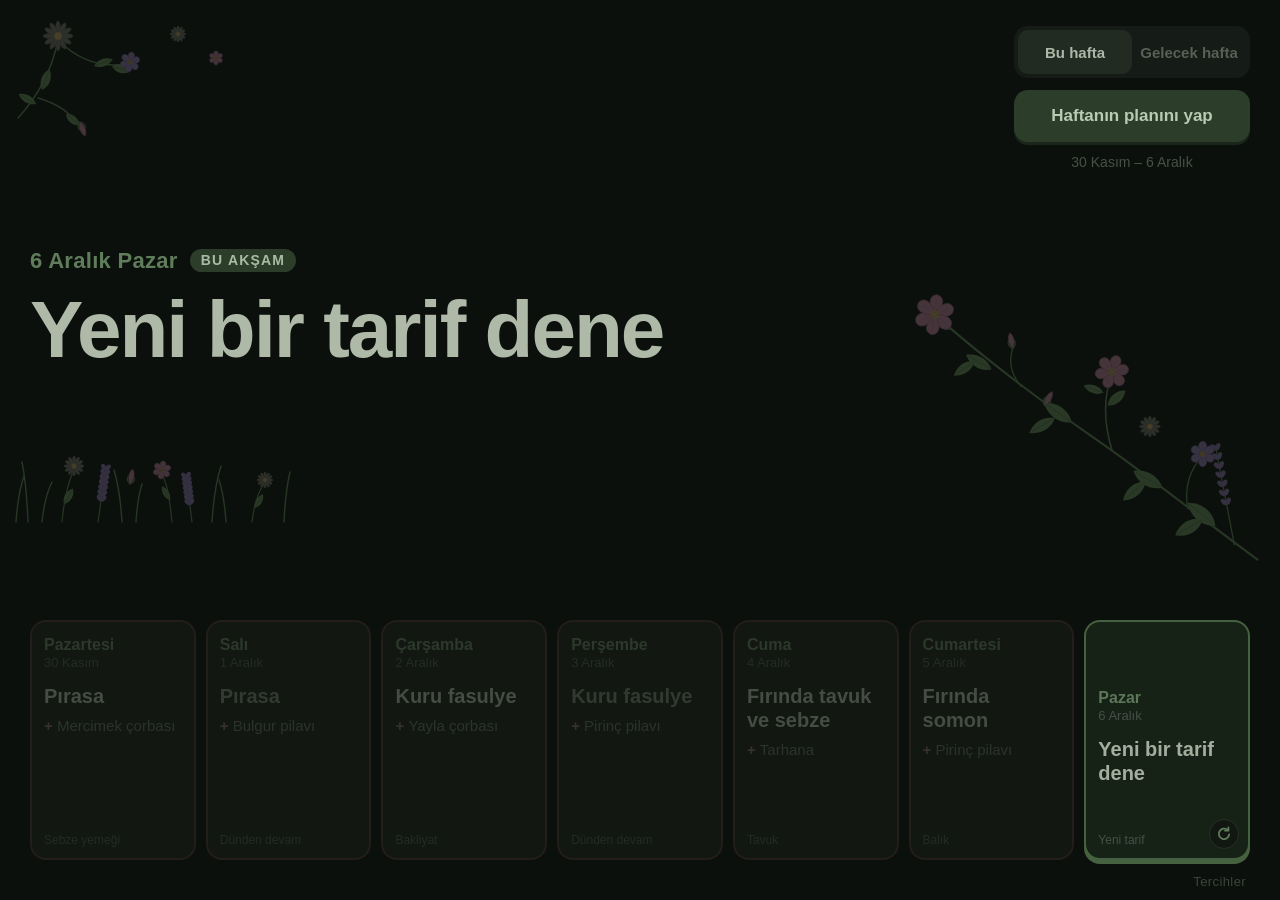
==== commit 1aa4bc00: "yemek: tercihler ekranı ve iOS 9 uyumluluk düzeltmeleri - En altta göze batmayan Tercihler ekranı: k" ====
--- a/yemek/index.html
+++ b/yemek/index.html
@@ -34,9 +34,10 @@
 
 /* ---------- Sayfa iskeleti ---------- */
 .app {
+  position: relative;
   height: 100%;
   min-height: 600px;
-  padding: 26px 30px 22px;
+  padding: 26px 30px 40px;
   display: -webkit-flex;
   display: flex;
   -webkit-flex-direction: column;
@@ -189,7 +190,7 @@
   -webkit-flex: 1 1 0;
   flex: 1 1 0;
   min-width: 0;
-  height: 250px;
+  height: 240px;
   margin-left: 10px;
   padding: 14px 12px 12px;
   border-radius: 16px;
@@ -262,10 +263,10 @@
   border: 1.5px solid #d1dbc6;
   background: #fbfcf7;
   color: #5e7f59;
-  font-size: 17px;
-  line-height: 27px;
   text-align: center;
 }
+.gun-yenile-ikon .ikon-yenile { display: block; margin: 5.5px auto 0; }
+.btn .ikon-yenile { display: inline-block; vertical-align: -2px; margin-right: 4px; }
 .gun-yenile:active .gun-yenile-ikon { background: #5e7f59; border-color: #5e7f59; color: #fff; }
 .gun.gecmis .gun-yenile { visibility: hidden; }
 .gun.devam .gun-yemek { color: #7f8b7f; }
@@ -285,6 +286,7 @@
   left: 0; top: 0; right: 0; bottom: 0;
   background: rgba(20, 35, 22, .42);
   z-index: 10;
+  cursor: pointer; /* iOS: div üzerinde click delegasyonu için gerekli */
 }
 .perde.acik { display: block; }
 .panel {
@@ -372,6 +374,130 @@
 .onay-butonlar .btn:first-child { margin-top: 0; }
 .onay-metin { margin: 10px 0 22px; font-size: 17px; line-height: 1.45; color: #5f6e60; }
 
+
+
+/* ---------- Tercihler (en altta, göze batmayan) ---------- */
+.alt-bar {
+  position: absolute;
+  right: 30px;
+  bottom: 0;
+  height: 38px;
+}
+.tercih-ac {
+  height: 38px;
+  padding: 0 4px 0 14px;
+  font-size: 13px;
+  letter-spacing: .4px;
+  color: #a9b3a6;
+}
+.tercih-ac:active { color: #5e7f59; }
+.tercih {
+  display: none;
+  position: fixed;
+  left: 0; top: 0; right: 0; bottom: 0;
+  z-index: 15;
+  background: #f1f4eb;
+  overflow-y: auto;
+  -webkit-overflow-scrolling: touch;
+}
+.tercih.acik { display: block; }
+.tercih-ic { max-width: 760px; margin: 0 auto; padding: 24px 28px 40px; }
+.tercih-ust {
+  display: -webkit-flex;
+  display: flex;
+  -webkit-align-items: center;
+  align-items: center;
+  -webkit-justify-content: space-between;
+  justify-content: space-between;
+}
+.tercih-baslik { font-size: 32px; font-weight: 700; letter-spacing: -.5px; }
+.tercih-kapat { min-width: 120px; }
+.tercih-not { margin-top: 8px; font-size: 15px; line-height: 1.45; color: #7a877a; }
+.tercih-bolum {
+  margin-top: 22px;
+  padding: 18px 20px 8px;
+  border-radius: 16px;
+  background: #fbfcf7;
+  border: 2px solid #dfe7d5;
+}
+.tercih-bolum-baslik {
+  margin-bottom: 6px;
+  font-size: 13px;
+  font-weight: 700;
+  letter-spacing: 1.3px;
+  text-transform: uppercase;
+  color: #4f6f4c;
+}
+.tercih-grup-baslik { margin: 14px 0 2px; font-size: 17px; font-weight: 700; color: #22302a; }
+.tercih-satir {
+  display: -webkit-flex;
+  display: flex;
+  -webkit-align-items: center;
+  align-items: center;
+  min-height: 56px;
+  padding: 6px 0;
+  border-top: 1px solid #e8eee0;
+}
+.tercih-bolum-baslik + .tercih-satir, .tercih-grup-baslik + .tercih-liste .tercih-satir:first-child { border-top: 0; }
+.tercih-ad {
+  -webkit-flex: 1 1 auto;
+  flex: 1 1 auto;
+  min-width: 0;
+  padding-right: 14px;
+  font-size: 17px;
+  font-weight: 600;
+  color: #22302a;
+}
+.tercih-aciklama { display: block; margin-top: 2px; font-size: 13px; font-weight: 400; color: #8f9b8e; }
+.tercih-satir.degisti .tercih-ad:after {
+  content: "değişti";
+  display: inline-block;
+  margin-left: 8px;
+  padding: 1px 7px 2px;
+  border-radius: 9px;
+  background: #f3e3e5;
+  color: #a5636b;
+  font-size: 11px;
+  font-weight: 700;
+  vertical-align: 2px;
+}
+.secim-kucuk {
+  width: 170px;
+  -webkit-flex: 0 0 170px;
+  flex: 0 0 170px;
+}
+.secim-kucuk:after { top: 20px; right: 14px; }
+.secim-kucuk select { height: 46px; font-size: 16px; padding: 0 36px 0 12px; }
+.gun-secici {
+  display: -webkit-flex;
+  display: flex;
+  -webkit-flex-wrap: wrap;
+  flex-wrap: wrap;
+  margin: 4px 0 10px -8px;
+}
+.gun-sec {
+  min-height: 44px;
+  margin: 8px 0 0 8px;
+  padding: 0 14px;
+  border-radius: 22px;
+  border: 2px solid #d1dbc6;
+  font-size: 15px;
+  font-weight: 600;
+  color: #5f6e60;
+}
+.gun-sec.secili { background: #a5636b; border-color: #a5636b; color: #fff; }
+.tercih-alt { margin-top: 22px; text-align: center; }
+.tercih-alt .btn { display: inline-block; min-width: 220px; }
+
+.gece .tercih-ac { color: #3b443a; }
+.gece .tercih { background: #0c100d; }
+.gece .tercih-baslik, .gece .tercih-ad, .gece .tercih-grup-baslik { color: #adb8a8; }
+.gece .tercih-not, .gece .tercih-aciklama { color: #5c665a; }
+.gece .tercih-bolum { background: #121712; border-color: #1f281f; }
+.gece .tercih-bolum-baslik { color: #5f7d5a; }
+.gece .tercih-satir { border-top-color: #1a211a; }
+.gece .gun-sec { border-color: #263026; color: #6c776a; }
+.gece .gun-sec.secili { background: #5a3f44; border-color: #5a3f44; color: #c9b5b8; }
 
 /* SUSLER-BASLA — scripts/susler.py üretir, elle düzenleme */
 body {
@@ -486,6 +612,13 @@
   .gun.gecmis .gun-yenile { visibility: visible; }
   .gun.bugun { -webkit-box-shadow: 0 3px 0 #5e7f59; box-shadow: 0 3px 0 #5e7f59; }
   .gece .gun.bugun { -webkit-box-shadow: 0 3px 0 #46613f; box-shadow: 0 3px 0 #46613f; }
+  .alt-bar { position: static; height: auto; margin-top: 18px; text-align: center; }
+  .tercih-ac { padding: 0 14px; height: 44px; }
+  .tercih-ic { padding: 18px 16px 32px; }
+  .tercih-baslik { font-size: 26px; }
+  .tercih-bolum { padding: 14px 14px 6px; }
+  .secim-kucuk { width: 140px; -webkit-flex: 0 0 140px; flex: 0 0 140px; }
+  .tercih-ad { font-size: 16px; }
   .panel { width: 100%; padding: 20px 16px 24px; }
   .panel-baslik { font-size: 24px; }
   .onay-kutu { width: auto; margin: 0 16px; padding: 22px; }
@@ -494,7 +627,7 @@
 </style>
 </head>
 <body>
-<script>window.YEMEK_DATA = {"yemekler": [{"ad": "Pırasa", "kategori": "Sebze yemeği", "mevsim": {"bas": 11, "son": 3}, "siklik": "Sık", "ikiGun": true, "tavuklu": false, "taban": "Zeytinyağlı", "not": ""}, {"ad": "Ispanak", "kategori": "Sebze yemeği", "mevsim": {"bas": 10, "son": 4}, "siklik": "Sık", "ikiGun": true, "tavuklu": false, "taban": "Salçalı", "not": "Pirinçli"}, {"ad": "Karnabahar yemeği", "kategori": "Sebze yemeği", "mevsim": {"bas": 11, "son": 3}, "siklik": "Normal", "ikiGun": true, "tavuklu": false, "taban": "Salçalı", "not": ""}, {"ad": "Bezelye", "kategori": "Sebze yemeği", "mevsim": null, "siklik": "Normal", "ikiGun": true, "tavuklu": true, "taban": "Salçalı", "not": "Dondurulmuşu her mevsim"}, {"ad": "Semizotu", "kategori": "Sebze yemeği", "mevsim": {"bas": 5, "son": 8}, "siklik": "Seyrek", "ikiGun": true, "tavuklu": false, "taban": "Salçalı", "not": ""}, {"ad": "Taze fasulye", "kategori": "Sebze yemeği", "mevsim": {"bas": 6, "son": 9}, "siklik": "Sık", "ikiGun": true, "tavuklu": false, "taban": "Salçalı", "not": ""}, {"ad": "Bamya", "kategori": "Sebze yemeği", "mevsim": {"bas": 7, "son": 9}, "siklik": "Seyrek", "ikiGun": true, "tavuklu": true, "taban": "Salçalı", "not": ""}, {"ad": "Biber / kabak dolması", "kategori": "Sebze yemeği", "mevsim": {"bas": 6, "son": 9}, "siklik": "Normal", "ikiGun": true, "tavuklu": false, "taban": "Salçalı", "not": ""}, {"ad": "Zeytinyağlı taze barbunya", "kategori": "Sebze yemeği", "mevsim": {"bas": 6, "son": 9}, "siklik": "Normal", "ikiGun": true, "tavuklu": false, "taban": "Zeytinyağlı", "not": ""}, {"ad": "Patates yemeği", "kategori": "Sebze yemeği", "mevsim": null, "siklik": "Normal", "ikiGun": true, "tavuklu": true, "taban": "Salçalı", "not": ""}, {"ad": "Kuru fasulye", "kategori": "Bakliyat", "mevsim": null, "siklik": "Sık", "ikiGun": true, "tavuklu": false, "taban": "Salçalı", "not": ""}, {"ad": "Nohut", "kategori": "Bakliyat", "mevsim": null, "siklik": "Sık", "ikiGun": true, "tavuklu": true, "taban": "Salçalı", "not": ""}, {"ad": "Yeşil mercimek yemeği", "kategori": "Bakliyat", "mevsim": null, "siklik": "Normal", "ikiGun": true, "tavuklu": false, "taban": "Salçalı", "not": ""}, {"ad": "Barbunya pilaki", "kategori": "Bakliyat", "mevsim": null, "siklik": "Seyrek", "ikiGun": true, "tavuklu": false, "taban": "Zeytinyağlı", "not": ""}, {"ad": "Tavuk sote", "kategori": "Tavuk", "mevsim": null, "siklik": "Sık", "ikiGun": false, "tavuklu": true, "taban": "Salçalı", "not": "Yazın biber-domates, kışın havuç"}, {"ad": "Fırında tavuk ve sebze", "kategori": "Tavuk", "mevsim": null, "siklik": "Sık", "ikiGun": false, "tavuklu": true, "taban": "Sade", "not": "Mevsim sebzesiyle"}, {"ad": "Tavuk şiş / ızgara", "kategori": "Tavuk", "mevsim": null, "siklik": "Normal", "ikiGun": false, "tavuklu": true, "taban": "Sade", "not": ""}, {"ad": "Fırında köfte ve patates", "kategori": "Et", "mevsim": null, "siklik": "Normal", "ikiGun": false, "tavuklu": false, "taban": "Salçalı", "not": ""}, {"ad": "İzmir köfte", "kategori": "Et", "mevsim": null, "siklik": "Normal", "ikiGun": false, "tavuklu": false, "taban": "Salçalı", "not": ""}, {"ad": "Et sote / tas kebabı", "kategori": "Et", "mevsim": null, "siklik": "Seyrek", "ikiGun": false, "tavuklu": false, "taban": "Salçalı", "not": ""}, {"ad": "Belen tava", "kategori": "Et", "mevsim": null, "siklik": "Normal", "ikiGun": false, "tavuklu": false, "taban": "Salçalı", "not": ""}, {"ad": "Hamsi tava", "kategori": "Balık", "mevsim": null, "siklik": "Normal", "ikiGun": false, "tavuklu": false, "taban": "Sade", "not": "Dondurulmuşu her mevsim"}, {"ad": "Palamut", "kategori": "Balık", "mevsim": {"bas": 9, "son": 11}, "siklik": "Normal", "ikiGun": false, "tavuklu": false, "taban": "Sade", "not": ""}, {"ad": "Fırında uskumru", "kategori": "Balık", "mevsim": null, "siklik": "Seyrek", "ikiGun": false, "tavuklu": false, "taban": "Sade", "not": "Dondurulmuşu her mevsim"}, {"ad": "Fırında levrek / çipura", "kategori": "Balık", "mevsim": null, "siklik": "Normal", "ikiGun": false, "tavuklu": false, "taban": "Sade", "not": ""}, {"ad": "Fırında somon", "kategori": "Balık", "mevsim": null, "siklik": "Sık", "ikiGun": false, "tavuklu": false, "taban": "Sade", "not": ""}, {"ad": "Pizza", "kategori": "Pratik", "mevsim": null, "siklik": "Seyrek", "ikiGun": false, "tavuklu": false, "taban": "Salçalı", "not": "Dondurulmuş veya ev yapımı"}, {"ad": "Hamburger", "kategori": "Pratik", "mevsim": null, "siklik": "Seyrek", "ikiGun": false, "tavuklu": false, "taban": "Sade", "not": "Dondurulmuş veya ev yapımı"}, {"ad": "Mantı", "kategori": "Pratik", "mevsim": null, "siklik": "Seyrek", "ikiGun": false, "tavuklu": false, "taban": "Yoğurtlu", "not": "Dondurulmuş veya ev yapımı"}, {"ad": "Kebap", "kategori": "Pratik", "mevsim": null, "siklik": "Seyrek", "ikiGun": false, "tavuklu": false, "taban": "Sade", "not": "Dondurulmuş veya ev yapımı"}, {"ad": "Fırın makarna", "kategori": "Pratik", "mevsim": null, "siklik": "Seyrek", "ikiGun": false, "tavuklu": false, "taban": "Sade", "not": ""}, {"ad": "Tavuklu salata bowl", "kategori": "Salata bowl", "mevsim": null, "siklik": "Normal", "ikiGun": false, "tavuklu": true, "taban": "Sade", "not": "Yeşillikler mevsime göre"}, {"ad": "Ton balıklı salata bowl", "kategori": "Salata bowl", "mevsim": null, "siklik": "Normal", "ikiGun": false, "tavuklu": false, "taban": "Sade", "not": "Yeşillikler mevsime göre"}, {"ad": "Nohutlu salata bowl", "kategori": "Salata bowl", "mevsim": null, "siklik": "Normal", "ikiGun": false, "tavuklu": false, "taban": "Sade", "not": "Yeşillikler mevsime göre"}, {"ad": "Hellimli salata bowl", "kategori": "Salata bowl", "mevsim": null, "siklik": "Normal", "ikiGun": false, "tavuklu": false, "taban": "Sade", "not": "Yeşillikler mevsime göre"}, {"ad": "Dışarıda yemek", "kategori": "Dışarıda", "mevsim": null, "siklik": "Normal", "ikiGun": false, "tavuklu": false, "taban": "", "not": ""}, {"ad": "Yeni bir tarif dene", "kategori": "Yeni tarif", "mevsim": null, "siklik": "Normal", "ikiGun": false, "tavuklu": false, "taban": "", "not": "Listede olmayan bir şey"}, {"ad": "Mercimek çorbası", "kategori": "Çorba", "mevsim": null, "siklik": "Sık", "ikiGun": false, "tavuklu": false, "taban": "Sade", "not": ""}, {"ad": "Ezogelin", "kategori": "Çorba", "mevsim": null, "siklik": "Normal", "ikiGun": false, "tavuklu": false, "taban": "Salçalı", "not": ""}, {"ad": "Yayla çorbası", "kategori": "Çorba", "mevsim": null, "siklik": "Normal", "ikiGun": false, "tavuklu": false, "taban": "Yoğurtlu", "not": ""}, {"ad": "Tarhana", "kategori": "Çorba", "mevsim": null, "siklik": "Seyrek", "ikiGun": false, "tavuklu": false, "taban": "Salçalı", "not": ""}, {"ad": "Sebze çorbası", "kategori": "Çorba", "mevsim": null, "siklik": "Normal", "ikiGun": false, "tavuklu": false, "taban": "Salçalı", "not": ""}, {"ad": "Şehriyeli tavuk suyu", "kategori": "Çorba", "mevsim": null, "siklik": "Normal", "ikiGun": false, "tavuklu": true, "taban": "Sade", "not": ""}, {"ad": "Domates çorbası", "kategori": "Çorba", "mevsim": {"bas": 6, "son": 9}, "siklik": "Normal", "ikiGun": false, "tavuklu": false, "taban": "Salçalı", "not": ""}, {"ad": "Pirinç pilavı", "kategori": "Karbonhidrat", "mevsim": null, "siklik": "Sık", "ikiGun": false, "tavuklu": false, "taban": "Sade", "not": ""}, {"ad": "Şehriyeli pilav", "kategori": "Karbonhidrat", "mevsim": null, "siklik": "Normal", "ikiGun": false, "tavuklu": false, "taban": "Sade", "not": ""}, {"ad": "Bulgur pilavı", "kategori": "Karbonhidrat", "mevsim": null, "siklik": "Sık", "ikiGun": false, "tavuklu": false, "taban": "Salçalı", "not": "Sebzeli"}, {"ad": "Makarna", "kategori": "Karbonhidrat", "mevsim": null, "siklik": "Normal", "ikiGun": false, "tavuklu": false, "taban": "Sade", "not": ""}, {"ad": "Erişte", "kategori": "Karbonhidrat", "mevsim": null, "siklik": "Seyrek", "ikiGun": false, "tavuklu": false, "taban": "Sade", "not": ""}, {"ad": "Fırın patates", "kategori": "Karbonhidrat", "mevsim": null, "siklik": "Normal", "ikiGun": false, "tavuklu": false, "taban": "Sade", "not": ""}, {"ad": "Patates püresi", "kategori": "Karbonhidrat", "mevsim": null, "siklik": "Normal", "ikiGun": false, "tavuklu": false, "taban": "Sade", "not": ""}], "kombinasyonlar": {"Pırasa": ["Mercimek çorbası", "Yayla çorbası", "Tarhana", "Bulgur pilavı", "Pirinç pilavı"], "Ispanak": ["Mercimek çorbası", "Yayla çorbası", "Erişte"], "Karnabahar yemeği": ["Mercimek çorbası", "Yayla çorbası", "Pirinç pilavı", "Şehriyeli pilav"], "Bezelye": ["Mercimek çorbası", "Pirinç pilavı", "Şehriyeli pilav", "Makarna"], "Semizotu": ["Mercimek çorbası", "Erişte", "Makarna"], "Taze fasulye": ["Mercimek çorbası", "Yayla çorbası", "Pirinç pilavı", "Şehriyeli pilav"], "Bamya": ["Mercimek çorbası", "Pirinç pilavı", "Şehriyeli pilav"], "Biber / kabak dolması": ["Mercimek çorbası", "Yayla çorbası", "Şehriyeli tavuk suyu"], "Zeytinyağlı taze barbunya": ["Mercimek çorbası", "Yayla çorbası", "Pirinç pilavı", "Erişte"], "Patates yemeği": ["Mercimek çorbası", "Yayla çorbası", "Pirinç pilavı", "Makarna"], "Kuru fasulye": ["Pirinç pilavı", "Şehriyeli pilav", "Yayla çorbası"], "Nohut": ["Pirinç pilavı", "Şehriyeli pilav", "Yayla çorbası"], "Yeşil mercimek yemeği": ["Pirinç pilavı", "Şehriyeli pilav", "Yayla çorbası", "Makarna"], "Barbunya pilaki": ["Pirinç pilavı", "Şehriyeli pilav", "Yayla çorbası"], "Tavuk sote": ["Pirinç pilavı", "Şehriyeli pilav", "Makarna", "Patates püresi", "Mercimek çorbası"], "Fırında tavuk ve sebze": ["Bulgur pilavı", "Pirinç pilavı", "Mercimek çorbası", "Ezogelin", "Tarhana"], "Tavuk şiş / ızgara": ["Bulgur pilavı", "Pirinç pilavı", "Fırın patates", "Ezogelin", "Mercimek çorbası"], "Fırında köfte ve patates": ["Pirinç pilavı", "Şehriyeli pilav", "Mercimek çorbası", "Yayla çorbası"], "İzmir köfte": ["Pirinç pilavı", "Şehriyeli pilav", "Mercimek çorbası", "Yayla çorbası"], "Et sote / tas kebabı": ["Pirinç pilavı", "Şehriyeli pilav", "Patates püresi", "Erişte", "Mercimek çorbası"], "Belen tava": ["Pirinç pilavı", "Şehriyeli pilav", "Mercimek çorbası", "Yayla çorbası"], "Hamsi tava": ["Mercimek çorbası", "Ezogelin", "Tarhana", "Fırın patates"], "Palamut": ["Mercimek çorbası", "Ezogelin", "Bulgur pilavı", "Fırın patates"], "Fırında uskumru": ["Mercimek çorbası", "Tarhana", "Bulgur pilavı", "Fırın patates"], "Fırında levrek / çipura": ["Mercimek çorbası", "Ezogelin", "Domates çorbası", "Fırın patates", "Bulgur pilavı"], "Fırında somon": ["Mercimek çorbası", "Ezogelin", "Pirinç pilavı", "Fırın patates", "Patates püresi"], "Pizza": [], "Hamburger": ["Fırın patates"], "Mantı": [], "Kebap": ["Bulgur pilavı", "Pirinç pilavı"], "Fırın makarna": ["Mercimek çorbası", "Ezogelin"]}, "sablon": {"1": [{"gun": "Pazartesi", "kategori": "Sebze yemeği", "not": ""}, {"gun": "Salı", "kategori": "Dünden devam", "not": ""}, {"gun": "Çarşamba", "kategori": "Bakliyat", "not": ""}, {"gun": "Perşembe", "kategori": "Dünden devam", "not": ""}, {"gun": "Cuma", "kategori": "Balık", "not": ""}, {"gun": "Cumartesi", "kategori": "Tavuk", "not": "Tavuk haftası"}, {"gun": "Pazar", "kategori": "Sebze yemeği", "not": "Tek gün"}], "2": [{"gun": "Pazartesi", "kategori": "Sebze yemeği", "not": ""}, {"gun": "Salı", "kategori": "Dünden devam", "not": ""}, {"gun": "Çarşamba", "kategori": "Salata bowl", "not": ""}, {"gun": "Perşembe", "kategori": "Et", "not": "Et haftası"}, {"gun": "Cuma", "kategori": "Balık", "not": ""}, {"gun": "Cumartesi", "kategori": "Dışarıda", "not": ""}, {"gun": "Pazar", "kategori": "Bakliyat", "not": "Tek gün"}], "3": [{"gun": "Pazartesi", "kategori": "Sebze yemeği", "not": ""}, {"gun": "Salı", "kategori": "Dünden devam", "not": ""}, {"gun": "Çarşamba", "kategori": "Bakliyat", "not": ""}, {"gun": "Perşembe", "kategori": "Dünden devam", "not": ""}, {"gun": "Cuma", "kategori": "Balık", "not": ""}, {"gun": "Cumartesi", "kategori": "Tavuk", "not": "Tavuk haftası"}, {"gun": "Pazar", "kategori": "Yeni tarif", "not": "Ayda bir"}], "4": [{"gun": "Pazartesi", "kategori": "Bakliyat", "not": ""}, {"gun": "Salı", "kategori": "Dünden devam", "not": ""}, {"gun": "Çarşamba", "kategori": "Salata bowl", "not": ""}, {"gun": "Perşembe", "kategori": "Et", "not": "Et haftası"}, {"gun": "Cuma", "kategori": "Balık", "not": ""}, {"gun": "Cumartesi", "kategori": "Sebze yemeği", "not": "Tek gün"}, {"gun": "Pazar", "kategori": "Dışarıda", "not": ""}]}, "agirliklar": {"Sık": 4, "Normal": 2, "Seyrek": 1, "Kapalı": 0}, "esnek": {"Balık": {"yasak": [2, 4]}, "Dışarıda": {"yasak": []}}};</script>
+<script>window.YEMEK_DATA = {"yemekler": [{"ad": "Pırasa", "kategori": "Sebze yemeği", "mevsim": {"bas": 11, "son": 3}, "siklik": "Sık", "ikiGun": true, "tavuklu": false, "taban": "Zeytinyağlı", "not": ""}, {"ad": "Ispanak", "kategori": "Sebze yemeği", "mevsim": {"bas": 10, "son": 4}, "siklik": "Sık", "ikiGun": true, "tavuklu": false, "taban": "Salçalı", "not": "Pirinçli"}, {"ad": "Karnabahar yemeği", "kategori": "Sebze yemeği", "mevsim": {"bas": 11, "son": 3}, "siklik": "Normal", "ikiGun": true, "tavuklu": false, "taban": "Salçalı", "not": ""}, {"ad": "Bezelye", "kategori": "Sebze yemeği", "mevsim": null, "siklik": "Normal", "ikiGun": true, "tavuklu": true, "taban": "Salçalı", "not": "Dondurulmuşu her mevsim"}, {"ad": "Semizotu", "kategori": "Sebze yemeği", "mevsim": {"bas": 5, "son": 8}, "siklik": "Seyrek", "ikiGun": true, "tavuklu": false, "taban": "Salçalı", "not": ""}, {"ad": "Taze fasulye", "kategori": "Sebze yemeği", "mevsim": {"bas": 6, "son": 9}, "siklik": "Sık", "ikiGun": true, "tavuklu": false, "taban": "Salçalı", "not": ""}, {"ad": "Bamya", "kategori": "Sebze yemeği", "mevsim": {"bas": 7, "son": 9}, "siklik": "Seyrek", "ikiGun": true, "tavuklu": true, "taban": "Salçalı", "not": ""}, {"ad": "Biber / kabak dolması", "kategori": "Sebze yemeği", "mevsim": {"bas": 6, "son": 9}, "siklik": "Normal", "ikiGun": true, "tavuklu": false, "taban": "Salçalı", "not": ""}, {"ad": "Zeytinyağlı taze barbunya", "kategori": "Sebze yemeği", "mevsim": {"bas": 6, "son": 9}, "siklik": "Normal", "ikiGun": true, "tavuklu": false, "taban": "Zeytinyağlı", "not": ""}, {"ad": "Patates yemeği", "kategori": "Sebze yemeği", "mevsim": null, "siklik": "Normal", "ikiGun": true, "tavuklu": true, "taban": "Salçalı", "not": ""}, {"ad": "Kuru fasulye", "kategori": "Bakliyat", "mevsim": null, "siklik": "Sık", "ikiGun": true, "tavuklu": false, "taban": "Salçalı", "not": ""}, {"ad": "Nohut", "kategori": "Bakliyat", "mevsim": null, "siklik": "Sık", "ikiGun": true, "tavuklu": true, "taban": "Salçalı", "not": ""}, {"ad": "Yeşil mercimek yemeği", "kategori": "Bakliyat", "mevsim": null, "siklik": "Normal", "ikiGun": true, "tavuklu": false, "taban": "Salçalı", "not": ""}, {"ad": "Barbunya pilaki", "kategori": "Bakliyat", "mevsim": null, "siklik": "Seyrek", "ikiGun": true, "tavuklu": false, "taban": "Zeytinyağlı", "not": ""}, {"ad": "Tavuk sote", "kategori": "Tavuk", "mevsim": null, "siklik": "Sık", "ikiGun": false, "tavuklu": true, "taban": "Salçalı", "not": "Yazın biber-domates, kışın havuç"}, {"ad": "Fırında tavuk ve sebze", "kategori": "Tavuk", "mevsim": null, "siklik": "Sık", "ikiGun": false, "tavuklu": true, "taban": "Sade", "not": "Mevsim sebzesiyle"}, {"ad": "Tavuk şiş / ızgara", "kategori": "Tavuk", "mevsim": null, "siklik": "Normal", "ikiGun": false, "tavuklu": true, "taban": "Sade", "not": ""}, {"ad": "Fırında köfte ve patates", "kategori": "Et", "mevsim": null, "siklik": "Normal", "ikiGun": false, "tavuklu": false, "taban": "Salçalı", "not": ""}, {"ad": "İzmir köfte", "kategori": "Et", "mevsim": null, "siklik": "Normal", "ikiGun": false, "tavuklu": false, "taban": "Salçalı", "not": ""}, {"ad": "Et sote / tas kebabı", "kategori": "Et", "mevsim": null, "siklik": "Seyrek", "ikiGun": false, "tavuklu": false, "taban": "Salçalı", "not": ""}, {"ad": "Belen tava", "kategori": "Et", "mevsim": null, "siklik": "Normal", "ikiGun": false, "tavuklu": false, "taban": "Salçalı", "not": ""}, {"ad": "Palamut", "kategori": "Balık", "mevsim": {"bas": 9, "son": 11}, "siklik": "Normal", "ikiGun": false, "tavuklu": false, "taban": "Sade", "not": ""}, {"ad": "Çinekop", "kategori": "Balık", "mevsim": {"bas": 9, "son": 12}, "siklik": "Normal", "ikiGun": false, "tavuklu": false, "taban": "Sade", "not": ""}, {"ad": "Minekop", "kategori": "Balık", "mevsim": {"bas": 10, "son": 3}, "siklik": "Normal", "ikiGun": false, "tavuklu": false, "taban": "Sade", "not": ""}, {"ad": "Fırında levrek / çipura", "kategori": "Balık", "mevsim": null, "siklik": "Normal", "ikiGun": false, "tavuklu": false, "taban": "Sade", "not": ""}, {"ad": "Fırında somon", "kategori": "Balık", "mevsim": null, "siklik": "Sık", "ikiGun": false, "tavuklu": false, "taban": "Sade", "not": ""}, {"ad": "Pizza", "kategori": "Pratik", "mevsim": null, "siklik": "Seyrek", "ikiGun": false, "tavuklu": false, "taban": "Salçalı", "not": "Dondurulmuş veya ev yapımı"}, {"ad": "Hamburger", "kategori": "Pratik", "mevsim": null, "siklik": "Seyrek", "ikiGun": false, "tavuklu": false, "taban": "Sade", "not": "Dondurulmuş veya ev yapımı"}, {"ad": "Mantı", "kategori": "Pratik", "mevsim": null, "siklik": "Seyrek", "ikiGun": false, "tavuklu": false, "taban": "Yoğurtlu", "not": "Dondurulmuş veya ev yapımı"}, {"ad": "Kebap", "kategori": "Pratik", "mevsim": null, "siklik": "Seyrek", "ikiGun": false, "tavuklu": false, "taban": "Sade", "not": "Dondurulmuş veya ev yapımı"}, {"ad": "Fırın makarna", "kategori": "Pratik", "mevsim": null, "siklik": "Seyrek", "ikiGun": false, "tavuklu": false, "taban": "Sade", "not": ""}, {"ad": "Tavuklu salata bowl", "kategori": "Salata bowl", "mevsim": null, "siklik": "Normal", "ikiGun": false, "tavuklu": true, "taban": "Sade", "not": "Yeşillikler mevsime göre"}, {"ad": "Ton balıklı salata bowl", "kategori": "Salata bowl", "mevsim": null, "siklik": "Normal", "ikiGun": false, "tavuklu": false, "taban": "Sade", "not": "Yeşillikler mevsime göre"}, {"ad": "Nohutlu salata bowl", "kategori": "Salata bowl", "mevsim": null, "siklik": "Normal", "ikiGun": false, "tavuklu": false, "taban": "Sade", "not": "Yeşillikler mevsime göre"}, {"ad": "Hellimli salata bowl", "kategori": "Salata bowl", "mevsim": null, "siklik": "Normal", "ikiGun": false, "tavuklu": false, "taban": "Sade", "not": "Yeşillikler mevsime göre"}, {"ad": "Dışarıda yemek", "kategori": "Dışarıda", "mevsim": null, "siklik": "Normal", "ikiGun": false, "tavuklu": false, "taban": "", "not": ""}, {"ad": "Yeni bir tarif dene", "kategori": "Yeni tarif", "mevsim": null, "siklik": "Normal", "ikiGun": false, "tavuklu": false, "taban": "", "not": "Listede olmayan bir şey"}, {"ad": "Mercimek çorbası", "kategori": "Çorba", "mevsim": null, "siklik": "Sık", "ikiGun": false, "tavuklu": false, "taban": "Sade", "not": ""}, {"ad": "Ezogelin", "kategori": "Çorba", "mevsim": null, "siklik": "Normal", "ikiGun": false, "tavuklu": false, "taban": "Salçalı", "not": ""}, {"ad": "Yayla çorbası", "kategori": "Çorba", "mevsim": null, "siklik": "Normal", "ikiGun": false, "tavuklu": false, "taban": "Yoğurtlu", "not": ""}, {"ad": "Tarhana", "kategori": "Çorba", "mevsim": null, "siklik": "Seyrek", "ikiGun": false, "tavuklu": false, "taban": "Salçalı", "not": ""}, {"ad": "Sebze çorbası", "kategori": "Çorba", "mevsim": null, "siklik": "Normal", "ikiGun": false, "tavuklu": false, "taban": "Salçalı", "not": ""}, {"ad": "Şehriyeli tavuk suyu", "kategori": "Çorba", "mevsim": null, "siklik": "Normal", "ikiGun": false, "tavuklu": true, "taban": "Sade", "not": ""}, {"ad": "Domates çorbası", "kategori": "Çorba", "mevsim": {"bas": 6, "son": 9}, "siklik": "Normal", "ikiGun": false, "tavuklu": false, "taban": "Salçalı", "not": ""}, {"ad": "Pirinç pilavı", "kategori": "Karbonhidrat", "mevsim": null, "siklik": "Sık", "ikiGun": false, "tavuklu": false, "taban": "Sade", "not": ""}, {"ad": "Şehriyeli pilav", "kategori": "Karbonhidrat", "mevsim": null, "siklik": "Normal", "ikiGun": false, "tavuklu": false, "taban": "Sade", "not": ""}, {"ad": "Bulgur pilavı", "kategori": "Karbonhidrat", "mevsim": null, "siklik": "Sık", "ikiGun": false, "tavuklu": false, "taban": "Salçalı", "not": "Sebzeli"}, {"ad": "Makarna", "kategori": "Karbonhidrat", "mevsim": null, "siklik": "Normal", "ikiGun": false, "tavuklu": false, "taban": "Sade", "not": ""}, {"ad": "Erişte", "kategori": "Karbonhidrat", "mevsim": null, "siklik": "Seyrek", "ikiGun": false, "tavuklu": false, "taban": "Sade", "not": ""}, {"ad": "Fırın patates", "kategori": "Karbonhidrat", "mevsim": null, "siklik": "Normal", "ikiGun": false, "tavuklu": false, "taban": "Sade", "not": ""}, {"ad": "Patates püresi", "kategori": "Karbonhidrat", "mevsim": null, "siklik": "Normal", "ikiGun": false, "tavuklu": false, "taban": "Sade", "not": ""}], "kombinasyonlar": {"Pırasa": ["Mercimek çorbası", "Yayla çorbası", "Tarhana", "Bulgur pilavı", "Pirinç pilavı"], "Ispanak": ["Mercimek çorbası", "Yayla çorbası", "Erişte"], "Karnabahar yemeği": ["Mercimek çorbası", "Yayla çorbası", "Pirinç pilavı", "Şehriyeli pilav"], "Bezelye": ["Mercimek çorbası", "Pirinç pilavı", "Şehriyeli pilav", "Makarna"], "Semizotu": ["Mercimek çorbası", "Erişte", "Makarna"], "Taze fasulye": ["Mercimek çorbası", "Yayla çorbası", "Pirinç pilavı", "Şehriyeli pilav"], "Bamya": ["Mercimek çorbası", "Pirinç pilavı", "Şehriyeli pilav"], "Biber / kabak dolması": ["Mercimek çorbası", "Yayla çorbası", "Şehriyeli tavuk suyu"], "Zeytinyağlı taze barbunya": ["Mercimek çorbası", "Yayla çorbası", "Pirinç pilavı", "Erişte"], "Patates yemeği": ["Mercimek çorbası", "Yayla çorbası", "Pirinç pilavı", "Makarna"], "Kuru fasulye": ["Pirinç pilavı", "Şehriyeli pilav", "Yayla çorbası"], "Nohut": ["Pirinç pilavı", "Şehriyeli pilav", "Yayla çorbası"], "Yeşil mercimek yemeği": ["Pirinç pilavı", "Şehriyeli pilav", "Yayla çorbası", "Makarna"], "Barbunya pilaki": ["Pirinç pilavı", "Şehriyeli pilav", "Yayla çorbası"], "Tavuk sote": ["Pirinç pilavı", "Şehriyeli pilav", "Makarna", "Patates püresi", "Mercimek çorbası"], "Fırında tavuk ve sebze": ["Bulgur pilavı", "Pirinç pilavı", "Mercimek çorbası", "Ezogelin", "Tarhana"], "Tavuk şiş / ızgara": ["Bulgur pilavı", "Pirinç pilavı", "Fırın patates", "Ezogelin", "Mercimek çorbası"], "Fırında köfte ve patates": ["Pirinç pilavı", "Şehriyeli pilav", "Mercimek çorbası", "Yayla çorbası"], "İzmir köfte": ["Pirinç pilavı", "Şehriyeli pilav", "Mercimek çorbası", "Yayla çorbası"], "Et sote / tas kebabı": ["Pirinç pilavı", "Şehriyeli pilav", "Patates püresi", "Erişte", "Mercimek çorbası"], "Belen tava": ["Pirinç pilavı", "Şehriyeli pilav", "Mercimek çorbası", "Yayla çorbası"], "Palamut": ["Mercimek çorbası", "Ezogelin", "Bulgur pilavı", "Fırın patates"], "Çinekop": ["Mercimek çorbası", "Ezogelin", "Bulgur pilavı", "Fırın patates"], "Minekop": ["Mercimek çorbası", "Ezogelin", "Tarhana", "Fırın patates"], "Fırında levrek / çipura": ["Mercimek çorbası", "Ezogelin", "Domates çorbası", "Fırın patates", "Bulgur pilavı"], "Fırında somon": ["Mercimek çorbası", "Ezogelin", "Pirinç pilavı", "Fırın patates", "Patates püresi"], "Pizza": [], "Hamburger": ["Fırın patates"], "Mantı": [], "Kebap": ["Bulgur pilavı", "Pirinç pilavı"], "Fırın makarna": ["Mercimek çorbası", "Ezogelin"]}, "sablon": {"1": [{"gun": "Pazartesi", "kategori": "Sebze yemeği", "not": ""}, {"gun": "Salı", "kategori": "Dünden devam", "not": ""}, {"gun": "Çarşamba", "kategori": "Bakliyat", "not": ""}, {"gun": "Perşembe", "kategori": "Dünden devam", "not": ""}, {"gun": "Cuma", "kategori": "Balık", "not": ""}, {"gun": "Cumartesi", "kategori": "Tavuk", "not": "Tavuk haftası"}, {"gun": "Pazar", "kategori": "Sebze yemeği", "not": "Tek gün"}], "2": [{"gun": "Pazartesi", "kategori": "Sebze yemeği", "not": ""}, {"gun": "Salı", "kategori": "Dünden devam", "not": ""}, {"gun": "Çarşamba", "kategori": "Salata bowl", "not": ""}, {"gun": "Perşembe", "kategori": "Et", "not": "Et haftası"}, {"gun": "Cuma", "kategori": "Balık", "not": ""}, {"gun": "Cumartesi", "kategori": "Dışarıda", "not": ""}, {"gun": "Pazar", "kategori": "Bakliyat", "not": "Tek gün"}], "3": [{"gun": "Pazartesi", "kategori": "Sebze yemeği", "not": ""}, {"gun": "Salı", "kategori": "Dünden devam", "not": ""}, {"gun": "Çarşamba", "kategori": "Bakliyat", "not": ""}, {"gun": "Perşembe", "kategori": "Dünden devam", "not": ""}, {"gun": "Cuma", "kategori": "Balık", "not": ""}, {"gun": "Cumartesi", "kategori": "Tavuk", "not": "Tavuk haftası"}, {"gun": "Pazar", "kategori": "Yeni tarif", "not": "Ayda bir"}], "4": [{"gun": "Pazartesi", "kategori": "Bakliyat", "not": ""}, {"gun": "Salı", "kategori": "Dünden devam", "not": ""}, {"gun": "Çarşamba", "kategori": "Salata bowl", "not": ""}, {"gun": "Perşembe", "kategori": "Et", "not": "Et haftası"}, {"gun": "Cuma", "kategori": "Balık", "not": ""}, {"gun": "Cumartesi", "kategori": "Sebze yemeği", "not": "Tek gün"}, {"gun": "Pazar", "kategori": "Dışarıda", "not": ""}]}, "agirliklar": {"Sık": 4, "Normal": 2, "Seyrek": 1, "Kapalı": 0}, "esnek": {"Balık": {"yasak": [2, 4]}, "Dışarıda": {"yasak": []}}};</script>
 <script>
 /* Haftalık akşam yemeği plan motoru. Saf ES5, DOM yok. */
 (function (root, factory) {
@@ -513,8 +646,15 @@
   var DEVAM = 'Dünden devam';
   var ESLIKSIZ = ['Salata bowl', 'Dışarıda', 'Yeni tarif'];
   var PRATIK_GUNLERI = ['Sebze yemeği', 'Bakliyat', 'Tavuk', 'Et'];
-  var PRATIK_KATSAYI = 0.15;
-  var SEYREK_BEKLEME_HAFTA = 6;
+  var VARSAYILAN_AYARLAR = {
+    tekrarHafta: 2,
+    seyrekBeklemeHafta: 6,
+    pratikKatsayi: 0.15,
+    haftaSonuPratikCarpan: 2,
+    tavukHaftasiCarpan: 2,
+    salcaFiltresi: true,
+    tavukCorbaFiltresi: true
+  };
   var DEFAULT_W = { 'Sık': 4, 'Normal': 2, 'Seyrek': 1, 'Kapalı': 0 };
 
   function pad2(n) { return n < 10 ? '0' + n : String(n); }
@@ -568,16 +708,27 @@
     return ay >= m.bas || ay <= m.son;
   }
 
-  var cacheData = null;
-  var cacheIdx = null;
+  // data.ayarlar (isteğe bağlı) ile varsayılanları birleştirir; her çağrıda yeni kopya.
+  function ayarlar(data) {
+    var out = {};
+    var src = (data && data.ayarlar) || {};
+    var keys = Object.keys(VARSAYILAN_AYARLAR);
+    for (var i = 0; i < keys.length; i++) {
+      var k = keys[i];
+      var d = VARSAYILAN_AYARLAR[k];
+      var v = src[k];
+      if (typeof d === 'boolean') { out[k] = (typeof v === 'boolean') ? v : d; }
+      else { out[k] = (typeof v === 'number' && isFinite(v) && v >= 0) ? v : d; }
+    }
+    return out;
+  }
+
+  // Önbellek yok: app farklı/değiştirilmiş bir data kopyası verebilir.
   function index(data) {
-    if (cacheData === data && cacheIdx) { return cacheIdx; }
     var by = {};
     var list = data.yemekler;
     for (var i = 0; i < list.length; i++) { by[list[i].ad] = list[i]; }
-    cacheData = data;
-    cacheIdx = { by: by, w: data.agirliklar || DEFAULT_W };
-    return cacheIdx;
+    return { by: by, w: data.agirliklar || DEFAULT_W };
   }
 
   function weightOf(idx, y) {
@@ -601,6 +752,7 @@
 
   function eslikAdaylari(data, anaAd, ay) {
     var idx = index(data);
+    var ayar = ayarlar(data);
     var ana = idx.by[anaAd];
     var out = [];
     if (!ana || ESLIKSIZ.indexOf(ana.kategori) >= 0) { return out; }
@@ -608,7 +760,7 @@
     for (var i = 0; i < list.length; i++) {
       var e = idx.by[list[i]];
       if (!e || weightOf(idx, e) <= 0 || !inSeason(e, ay)) { continue; }
-      if (ana.kategori === 'Tavuk' && e.kategori === 'Çorba' && e.tavuklu) { continue; }
+      if (ayar.tavukCorbaFiltresi && ana.kategori === 'Tavuk' && e.kategori === 'Çorba' && e.tavuklu) { continue; }
       out.push(e);
     }
     return out;
@@ -623,7 +775,7 @@
     if (!cands.length) { return null; }
     var prev = opts.prevEslik ? idx.by[opts.prevEslik] : null;
     var avoid = opts.avoid || null;
-    var salcali = ana && ana.taban === 'Salçalı';
+    var salcali = ayarlar(data).salcaFiltresi && ana && ana.taban === 'Salçalı';
     // gevşetme sırası: tür tercihi, Salçalı filtresi, önceki günden farklı olma
     var combos = [[true, true, true], [true, true, false], [true, false, false], [false, false, false]];
     for (var c = 0; c < combos.length; c++) {
@@ -759,6 +911,7 @@
   // son n haftada (history'de var olan kadarıyla) çıkan ana yemekler
   function lastNames(history, monday, n) {
     var keys = [];
+    n = Math.floor(n);
     for (var w = 1; w <= n; w++) { keys.push(dateKey(addDays(monday, -7 * w))); }
     var m = {};
     var h = history || [];
@@ -771,16 +924,15 @@
     return m;
   }
 
-  function last2Names(history, monday) { return lastNames(history, monday, 2); }
-
   // ctx: { monday, tmpl, days, last2, tavukHaftasi }
   function pickAna(data, ctx, i, cat, rng, avoid, allowPratik) {
     var idx = index(data);
     var date = addDays(ctx.monday, i);
     var ay = date.getMonth() + 1;
-    var hafta = (i >= 5) ? 2 : 1;
+    var hafta = (i >= 5) ? ctx.ayar.haftaSonuPratikCarpan : 1;
     var cands = [];
     var k, y, w;
+    var ayar = ctx.ayar;
     var tavukBonus = ctx.tavukHaftasi && (cat === 'Sebze yemeği' || cat === 'Bakliyat');
     for (k = 0; k < data.yemekler.length; k++) {
       y = data.yemekler[k];
@@ -788,10 +940,10 @@
       w = weightOf(idx, y);
       if (w <= 0) { continue; }
       if (y.kategori === cat) {
-        if (tavukBonus && y.tavuklu) { w = w * 2; }
+        if (tavukBonus && y.tavuklu) { w = w * ayar.tavukHaftasiCarpan; }
         cands.push({ y: y, w: w });
-      } else if (allowPratik && y.kategori === 'Pratik') {
-        cands.push({ y: y, w: w * PRATIK_KATSAYI * hafta });
+      } else if (allowPratik && y.kategori === 'Pratik' && ayar.pratikKatsayi > 0) {
+        cands.push({ y: y, w: w * ayar.pratikKatsayi * hafta });
       }
     }
     var chosen = usedNames(ctx.days, i);
@@ -853,7 +1005,8 @@
   function makeCtx(data, monday, history, days, tmpl) {
     var tavuk = false;
     for (var i = 0; i < tmpl.length; i++) { if (tmpl[i].kategori === 'Tavuk') { tavuk = true; } }
-    return { monday: monday, tmpl: tmpl, days: days, last2: last2Names(history, monday), lastSeyrek: lastNames(history, monday, SEYREK_BEKLEME_HAFTA), tavukHaftasi: tavuk };
+    var ayar = ayarlar(data);
+    return { monday: monday, tmpl: tmpl, days: days, ayar: ayar, last2: lastNames(history, monday, ayar.tekrarHafta), lastSeyrek: lastNames(history, monday, ayar.seyrekBeklemeHafta), tavukHaftasi: tavuk };
   }
 
   function planWeek(data, monday, opts) {
@@ -941,6 +1094,8 @@
     inSeason: inSeason,
     hashStr: hashStr,
     mulberry32: mulberry32,
+    VARSAYILAN_AYARLAR: VARSAYILAN_AYARLAR,
+    ayarlar: ayarlar,
     eslikAdaylari: eslikAdaylari,
     eslikSec: eslikSec,
     planWeek: planWeek,
@@ -962,7 +1117,7 @@
   var DISARIDA = 'Dışarıda yemek';
 
   var E = window.YemekEngine;
-  var D = window.YEMEK_DATA;
+  var BASE = window.YEMEK_DATA;
 
   function esc(s) {
     return String(s === null || s === undefined ? '' : s)
@@ -970,7 +1125,7 @@
   }
 
   var root = document.body;
-  if (!E || !D || !D.yemekler || !D.sablon) {
+  if (!E || !BASE || !BASE.yemekler || !BASE.sablon) {
     root.innerHTML = '<div style="padding:40px;font:24px sans-serif;color:#7a2e12">Plan yüklenemedi: ' +
       (!E ? 'plan motoru' : 'yemek verisi') + ' bulunamadı. Sayfayı yenilemeyi dene.</div>';
     return;
@@ -1027,7 +1182,7 @@
     var p = store.weeks[key];
     if (validPlan(p)) { return p; }
     if (!create) { return null; }
-    p = E.planWeek(D, monday, { counter: 0, history: historyFor(key) });
+    p = E.planWeek(etkinVeri(), monday, { counter: 0, history: historyFor(key) });
     store.weeks[key] = p;
     saveStore();
     return p;
@@ -1036,7 +1191,7 @@
   // ---- Veri yardımcıları ----
   var byName = {};
   (function () {
-    for (var i = 0; i < D.yemekler.length; i++) { byName[D.yemekler[i].ad] = D.yemekler[i]; }
+    for (var i = 0; i < BASE.yemekler.length; i++) { byName[BASE.yemekler[i].ad] = BASE.yemekler[i]; }
   })();
 
   function effCat(plan, i) {
@@ -1051,7 +1206,210 @@
   function hasClass(el, c) { return (' ' + (el.className || '') + ' ').indexOf(' ' + c + ' ') >= 0; }
 
   // ---- Durum ----
-  var state = { view: 0, panel: -1, onay: null };
+  var state = { view: 0, panel: -1, onay: null, tercih: false };
+
+  // ---- Tercihler ----
+  var TKEY = 'yemekPlani.tercih.v1';
+  var SIKLIKLAR = ['Sık', 'Normal', 'Seyrek', 'Kapalı'];
+  var GUN_ADLARI = ['Pazartesi', 'Salı', 'Çarşamba', 'Perşembe', 'Cuma', 'Cumartesi', 'Pazar'];
+  var YEDEK_AYAR = { tekrarHafta: 2, seyrekBeklemeHafta: 6, pratikKatsayi: 0.15, haftaSonuPratikCarpan: 2,
+    tavukHaftasiCarpan: 2, salcaFiltresi: true, tavukCorbaFiltresi: true };
+  var YEDEK_AGIRLIK = { 'Sık': 4, 'Normal': 2, 'Seyrek': 1, 'Kapalı': 0 };
+  var tercih = { siklik: {}, agirliklar: {}, ayarlar: {}, esnek: {} };
+  var veriCache = null;
+
+  function loadTercih() {
+    try {
+      var raw = window.localStorage.getItem(TKEY);
+      if (raw) {
+        var o = JSON.parse(raw);
+        if (o && typeof o === 'object') {
+          tercih = { siklik: o.siklik || {}, agirliklar: o.agirliklar || {}, ayarlar: o.ayarlar || {}, esnek: o.esnek || {} };
+        }
+      }
+    } catch (e) { /* varsayılanlarla çalış */ }
+  }
+  function isEmpty(o) { for (var k in o) { if (o.hasOwnProperty(k)) { return false; } } return true; }
+  function saveTercih() {
+    try {
+      if (isEmpty(tercih.siklik) && isEmpty(tercih.agirliklar) && isEmpty(tercih.ayarlar) && isEmpty(tercih.esnek)) {
+        window.localStorage.removeItem(TKEY);
+      } else {
+        window.localStorage.setItem(TKEY, JSON.stringify(tercih));
+      }
+    } catch (e) { /* yoksay */ }
+    veriCache = null;
+  }
+  function varsayilanAyar() {
+    var out = {}, k, src = [YEDEK_AYAR, E.VARSAYILAN_AYARLAR || {}, BASE.ayarlar || {}];
+    for (var i = 0; i < src.length; i++) {
+      for (k in src[i]) { if (src[i].hasOwnProperty(k)) { out[k] = src[i][k]; } }
+    }
+    return out;
+  }
+  function varsayilanAgirlik() {
+    var out = {}, k, a = BASE.agirliklar || YEDEK_AGIRLIK;
+    for (k in YEDEK_AGIRLIK) { if (YEDEK_AGIRLIK.hasOwnProperty(k)) { out[k] = a[k] !== undefined ? a[k] : YEDEK_AGIRLIK[k]; } }
+    return out;
+  }
+  function varsayilanYasak() {
+    var e = BASE.esnek && BASE.esnek['Balık'];
+    return (e && e.yasak) ? e.yasak.slice(0) : [];
+  }
+  function etkinVeri() {
+    if (veriCache) { return veriCache; }
+    var d = JSON.parse(JSON.stringify(BASE)), k, i, by = {};
+    for (i = 0; i < d.yemekler.length; i++) { by[d.yemekler[i].ad] = d.yemekler[i]; }
+    for (k in tercih.siklik) {
+      if (tercih.siklik.hasOwnProperty(k) && by[k] && inList(SIKLIKLAR, tercih.siklik[k])) { by[k].siklik = tercih.siklik[k]; }
+    }
+    d.agirliklar = d.agirliklar || {};
+    for (k in tercih.agirliklar) {
+      if (tercih.agirliklar.hasOwnProperty(k) && YEDEK_AGIRLIK.hasOwnProperty(k)) { d.agirliklar[k] = tercih.agirliklar[k]; }
+    }
+    d.ayarlar = d.ayarlar || {};
+    for (k in tercih.ayarlar) {
+      if (tercih.ayarlar.hasOwnProperty(k)) { d.ayarlar[k] = tercih.ayarlar[k]; }
+    }
+    d.esnek = d.esnek || {};
+    for (k in tercih.esnek) {
+      if (tercih.esnek.hasOwnProperty(k) && d.esnek[k] && tercih.esnek[k].yasak) {
+        d.esnek[k].yasak = tercih.esnek[k].yasak.slice(0);
+      }
+    }
+    veriCache = d;
+    return d;
+  }
+  function yasakGunler() {
+    var e = etkinVeri().esnek['Balık'];
+    return (e && e.yasak) ? e.yasak : [];
+  }
+  function sameNum(a, b) { return Math.abs(Number(a) - Number(b)) < 0.00001; }
+
+  var AYAR_SATIRLARI = [
+    ['tekrarHafta', 'Aynı yemek tekrar gelmesin', 'son kaç haftada', [[0, 'Kapalı'], [1, '1 hafta'], [2, '2 hafta'], [3, '3 hafta'], [4, '4 hafta']]],
+    ['seyrekBeklemeHafta', 'Seyrek yemekler için bekleme', 'yeniden gelmeden önce', [[0, 'Kapalı'], [2, '2 hafta'], [3, '3 hafta'], [4, '4 hafta'], [5, '5 hafta'], [6, '6 hafta'], [8, '8 hafta'], [10, '10 hafta'], [12, '12 hafta']]],
+    ['pratikKatsayi', 'Pratik yemekler (pizza, mantı…)', 'ne sıklıkla gelsin', [[0, 'Hiç'], [0.08, 'Çok az'], [0.15, 'Ayda ~1'], [0.3, 'Sık']]],
+    ['haftaSonuPratikCarpan', 'Hafta sonu pratik şansı', 'cumartesi ve pazar', [[1, 'Aynı'], [2, '2 kat'], [3, '3 kat']]],
+    ['tavukHaftasiCarpan', 'Tavuk haftasında tavuklu sebze/bakliyat', 'tavuk günü olan haftalarda', [[1, 'Etkisiz'], [2, '2 kat'], [3, '3 kat']]],
+    ['salcaFiltresi', 'Salçalı yemeğe salçalı eşlik verme', '', [[1, 'Evet'], [0, 'Hayır']]],
+    ['tavukCorbaFiltresi', 'Tavuk yemeğine tavuk çorbası verme', '', [[1, 'Evet'], [0, 'Hayır']]]
+  ];
+
+  function selHtml(key, options, cur) {
+    var h = '<div class="secim secim-kucuk"><select data-tercih="' + esc(key) + '">';
+    for (var i = 0; i < options.length; i++) { h += opt(options[i][0], options[i][1], sameNum(options[i][0], cur)); }
+    return h + '</select></div>';
+  }
+  function satirHtml(ad, aciklama, degisti, selector) {
+    return '<div class="tercih-satir' + (degisti ? ' degisti' : '') + '"><div class="tercih-ad">' + esc(ad) +
+      (aciklama ? '<span class="tercih-aciklama">' + esc(aciklama) + '</span>' : '') + '</div>' + selector + '</div>';
+  }
+  function mevsimText(y) {
+    var m = y.mevsim;
+    if (!m) { return 'Her mevsim'; }
+    return E.AYLAR[m.bas - 1] + '–' + E.AYLAR[m.son - 1];
+  }
+  function sayiSecenek(n) {
+    var o = [];
+    for (var i = 1; i <= n; i++) { o.push([i, i + ' kat']); }
+    return o;
+  }
+
+  function tercihHtml() {
+    var ED = etkinVeri(), DA = varsayilanAyar(), DW = varsayilanAgirlik();
+    var h = '<div class="tercih' + (state.tercih ? ' acik' : '') + '"><div class="tercih-ic">' +
+      '<div class="tercih-ust"><div class="tercih-baslik">Tercihler</div>' +
+      '<button class="btn btn-ana tercih-kapat" data-eylem="tercih-kapat">Bitti</button></div>' +
+      '<div class="tercih-not">Değişiklikler yeni planlarda geçerli olur. Bu haftaya uygulamak için “Haftanın planını yap”a bas.</div>';
+    var i, k, a, cur, v;
+    h += '<div class="tercih-bolum"><div class="tercih-bolum-baslik">Kurallar</div>';
+    for (i = 0; i < AYAR_SATIRLARI.length; i++) {
+      a = AYAR_SATIRLARI[i];
+      v = DA[a[0]];
+      cur = ED.ayarlar.hasOwnProperty(a[0]) ? ED.ayarlar[a[0]] : v;
+      if (typeof cur === 'boolean') { cur = cur ? 1 : 0; }
+      if (typeof v === 'boolean') { v = v ? 1 : 0; }
+      h += satirHtml(a[1], a[2], !sameNum(cur, v), selHtml('ayar:' + a[0], a[3], cur));
+    }
+    h += '</div><div class="tercih-bolum"><div class="tercih-bolum-baslik">Sıklık ağırlıkları</div>';
+    var wk = ['Sık', 'Normal', 'Seyrek'];
+    for (i = 0; i < wk.length; i++) {
+      cur = ED.agirliklar[wk[i]];
+      h += satirHtml(wk[i], '', !sameNum(cur, DW[wk[i]]), selHtml('agirlik:' + wk[i], sayiSecenek(8), cur));
+    }
+    h += '</div><div class="tercih-bolum"><div class="tercih-bolum-baslik">Balık hangi günlere gelmesin</div><div class="gun-secici">';
+    var yg = yasakGunler();
+    for (i = 0; i < 7; i++) {
+      h += '<button class="gun-sec' + (inList(yg, i) ? ' secili' : '') + '" data-eylem="balik-gun" data-gun="' + i + '">' + GUN_ADLARI[i] + '</button>';
+    }
+    h += '</div></div><div class="tercih-bolum"><div class="tercih-bolum-baslik">Yemek sıklıkları</div>';
+    var cats = [], seen = {}, j, y, by = {};
+    for (i = 0; i < BASE.yemekler.length; i++) {
+      if (!seen[BASE.yemekler[i].kategori]) { seen[BASE.yemekler[i].kategori] = true; cats.push(BASE.yemekler[i].kategori); }
+      by[BASE.yemekler[i].ad] = BASE.yemekler[i];
+    }
+    for (k = 0; k < cats.length; k++) {
+      h += '<div class="tercih-grup-baslik">' + esc(cats[k]) + '</div><div class="tercih-liste">';
+      for (j = 0; j < ED.yemekler.length; j++) {
+        y = ED.yemekler[j];
+        if (y.kategori !== cats[k]) { continue; }
+        var sel = '<div class="secim secim-kucuk"><select data-tercih="siklik:' + esc(y.ad) + '">';
+        for (i = 0; i < SIKLIKLAR.length; i++) { sel += opt(SIKLIKLAR[i], SIKLIKLAR[i], SIKLIKLAR[i] === y.siklik); }
+        sel += '</select></div>';
+        h += satirHtml(y.ad, mevsimText(y), y.siklik !== by[y.ad].siklik, sel);
+      }
+      h += '</div>';
+    }
+    h += '</div><div class="tercih-alt"><button class="btn btn-ikincil" data-eylem="tercih-varsayilan">Varsayılana dön</button></div>' +
+      '</div></div>';
+    return h;
+  }
+
+  function sameArr(a, b) {
+    var x = a.slice(0).sort(), y = b.slice(0).sort();
+    if (x.length !== y.length) { return false; }
+    for (var i = 0; i < x.length; i++) { if (x[i] !== y[i]) { return false; } }
+    return true;
+  }
+
+  function tercihDegis(key, val) {
+    var p = key.indexOf(':');
+    if (p < 0) { return; }
+    var tur = key.substring(0, p), ad = key.substring(p + 1), n;
+    if (tur === 'ayar') {
+      var DA = varsayilanAyar();
+      if (!DA.hasOwnProperty(ad)) { return; }
+      var nv = (typeof DA[ad] === 'boolean') ? (val === '1') : parseFloat(val);
+      if (typeof DA[ad] === 'boolean' ? nv === DA[ad] : sameNum(nv, DA[ad])) { delete tercih.ayarlar[ad]; }
+      else { tercih.ayarlar[ad] = nv; }
+    } else if (tur === 'agirlik') {
+      var DW = varsayilanAgirlik();
+      if (!DW.hasOwnProperty(ad) || ad === 'Kapalı') { return; }
+      n = parseInt(val, 10);
+      if (n === DW[ad]) { delete tercih.agirliklar[ad]; } else { tercih.agirliklar[ad] = n; }
+    } else if (tur === 'siklik') {
+      if (!byName[ad] || !inList(SIKLIKLAR, val)) { return; }
+      if (val === byName[ad].siklik) { delete tercih.siklik[ad]; } else { tercih.siklik[ad] = val; }
+    }
+    saveTercih();
+  }
+
+  function balikGunDegis(g) {
+    var yg = yasakGunler().slice(0), idx = -1, i;
+    for (i = 0; i < yg.length; i++) { if (yg[i] === g) { idx = i; } }
+    if (idx >= 0) { yg.splice(idx, 1); }
+    else {
+      if (yg.length >= 6) { return; }
+      yg.push(g);
+    }
+    yg.sort(function (a, b) { return a - b; });
+    if (sameArr(yg, varsayilanYasak())) { delete tercih.esnek['Balık']; }
+    else { tercih.esnek['Balık'] = { yasak: yg }; }
+    saveTercih();
+  }
+
+
   var startKey = E.dateKey(today());
 
   function viewMonday() { return E.addDays(E.mondayOf(today()), state.view * 7); }
@@ -1132,7 +1490,7 @@
         '<div class="gun-alt"><span class="gun-kategori">' + esc(day.kategori) +
         '</span><span class="gun-elle">elle</span></div>' +
         '<button class="gun-yenile" data-eylem="gun-yenile" data-gun="' + i + '" aria-label="Bu güne başka kombinasyon">' +
-        '<span class="gun-yenile-ikon">↻</span></button></li>';
+        '<span class="gun-yenile-ikon">' + IKON_YENILE + '</span></button></li>';
     }
     return h + '</ul>';
   }
@@ -1147,13 +1505,14 @@
     var first = effCat(plan, i);
     var order = [first], k;
     for (k = 0; k < ANA_KATS.length; k++) { if (ANA_KATS[k] !== first) { order.push(ANA_KATS[k]); } }
+    var ED = etkinVeri();
     var h = '<select id="sec-ana">' + opt('', '— Boş —', !day.ana);
     var seen = {};
     for (k = 0; k < order.length; k++) {
       var cat = order[k];
       var inS = '', outS = '';
-      for (var j = 0; j < D.yemekler.length; j++) {
-        var y = D.yemekler[j];
+      for (var j = 0; j < ED.yemekler.length; j++) {
+        var y = ED.yemekler[j];
         if (y.kategori !== cat) { continue; }
         if (y.siklik === 'Kapalı' && y.ad !== day.ana) { continue; }
         seen[y.ad] = true;
@@ -1170,19 +1529,20 @@
     var day = plan.days[i];
     var ay = dayMonth(day);
     var cur = day.eslik;
+    var ED = etkinVeri();
     var h = '<select id="sec-eslik">' + opt('', 'Eşlik yok', !cur);
     var seen = {};
     var g1 = '', j, y;
     if (day.ana) {
-      var c = E.eslikAdaylari(D, day.ana, ay);
+      var c = E.eslikAdaylari(etkinVeri(), day.ana, ay);
       for (j = 0; j < c.length; j++) { seen[c[j].ad] = true; g1 += opt(c[j].ad, c[j].ad, c[j].ad === cur); }
     }
     if (g1) { h += '<optgroup label="Bu yemeğe uyanlar">' + g1 + '</optgroup>'; }
     var cats = [['Çorba', 'Çorbalar'], ['Karbonhidrat', 'Karbonhidratlar']];
     for (var k = 0; k < cats.length; k++) {
       var g = '';
-      for (j = 0; j < D.yemekler.length; j++) {
-        y = D.yemekler[j];
+      for (j = 0; j < ED.yemekler.length; j++) {
+        y = ED.yemekler[j];
         if (y.kategori !== cats[k][0] || seen[y.ad]) { continue; }
         if (y.siklik === 'Kapalı' && y.ad !== cur) { continue; }
         seen[y.ad] = true;
@@ -1205,7 +1565,7 @@
       '<div class="panel-alt">Şablon: ' + esc(effCat(plan, i)) + (day.locked ? ' · elle değiştirildi' : '') + '</div>' +
       '<label class="alan-ad">Ana yemek</label>' +
       '<div class="secim">' + anaSelectHtml(plan, i) + '</div>' +
-      '<button class="btn btn-ikincil btn-tam" data-eylem="yeniden">↻ Bu günü yeniden seç</button>' +
+      '<button class="btn btn-ikincil btn-tam" data-eylem="yeniden">' + IKON_YENILE + ' Bu günü yeniden seç</button>' +
       '<label class="alan-ad">Eşlik</label>' +
       '<div class="secim">' + eslikSelectHtml(plan, i) + '</div>' +
       '<label class="alan-ad">Kısayollar</label>' +
@@ -1218,6 +1578,12 @@
 
   function onayHtml(plan) {
     var o = state.onay;
+    if (o === 'varsayilan') {
+      return '<div class="onay acik"><div class="onay-kutu"><div class="onay-baslik">Varsayılana dönülsün mü?</div>' +
+        '<div class="onay-metin">Tüm tercihlerin silinir; liste ve kurallar yemek-listesi’ndeki haline döner.</div>' +
+        '<div class="onay-butonlar"><button class="btn btn-ana" data-eylem="onay-varsayilan">Evet, varsayılana dön</button>' +
+        '<button class="btn btn-ikincil" data-eylem="onay-hayir">Vazgeç</button></div></div></div>';
+    }
     var kutu = '<div class="onay-baslik">' + (o ? 'Haftayı yeniden dağıt?' : '') + '</div>' +
       '<div class="onay-metin">' + (o ? 'Elle değiştirdiğin ' + countLocked(plan) + ' gün var.' : '') + '</div>' +
       '<div class="onay-butonlar">' +
@@ -1233,6 +1599,13 @@
     return n;
   }
 
+  // iOS 9: ↻ karakteri her fontta yok; ikon inline SVG.
+  var IKON_YENILE = '<svg class="ikon-yenile" width="16" height="16" viewBox="0 0 16 16" aria-hidden="true">' +
+    '<path d="M13.2 8.4A5.2 5.2 0 1 1 11.6 4.1" fill="none" stroke="currentColor" stroke-width="1.8" stroke-linecap="round"/>' +
+    '<path d="M12.4 1.4v3.3H9.1" fill="none" stroke="currentColor" stroke-width="1.8" stroke-linecap="round" stroke-linejoin="round"/></svg>';
+  // iOS Safari'de :active stilleri ancak bir touchstart dinleyicisi varken çalışır.
+  try { document.addEventListener('touchstart', function () {}, true); } catch (e) { /* yoksay */ }
+
   var app = document.createElement('div');
   app.className = 'app';
   root.appendChild(app);
@@ -1240,7 +1613,12 @@
   function render() {
     var monday = viewMonday();
     var plan = getPlan(monday, true);
-    app.innerHTML = headerHtml(monday) + weekHtml(plan, monday) + panelHtml(plan, monday) + onayHtml(plan);
+    var tc = app.querySelector('.tercih');
+    var st = tc ? tc.scrollTop : 0;
+    app.innerHTML = headerHtml(monday) + weekHtml(plan, monday) +
+      '<div class="alt-bar"><button class="tercih-ac" data-eylem="tercih-ac">Tercihler</button></div>' +
+      panelHtml(plan, monday) + tercihHtml() + onayHtml(plan);
+    if (st) { tc = app.querySelector('.tercih'); if (tc) { tc.scrollTop = st; } }
     applyTheme();
   }
 
@@ -1278,7 +1656,7 @@
         past[i] = true;
       }
     }
-    var np = E.planWeek(D, monday, {
+    var np = E.planWeek(etkinVeri(), monday, {
       counter: (old.counter || 0) + 1,
       locked: locks,
       history: historyFor(key)
@@ -1301,23 +1679,23 @@
     var day = plan.days[i];
     var ay = dayMonth(day);
     var prev = i > 0 ? plan.days[i - 1].eslik : null;
-    var cands = E.eslikAdaylari(D, ana, ay);
+    var cands = E.eslikAdaylari(etkinVeri(), ana, ay);
     var names = [];
     for (var k = 0; k < cands.length; k++) { names.push(cands[k].ad); }
     if (!names.length) { return null; }
     if (day.eslik && inList(names, day.eslik)) { return day.eslik; }
     var rng = E.mulberry32(E.hashStr(plan.monday + ':e:' + i + ':' + (new Date().getTime())));
-    return E.eslikSec(D, ana, ay, rng, { prevEslik: prev });
+    return E.eslikSec(etkinVeri(), ana, ay, rng, { prevEslik: prev });
   }
 
   function reroll(plan, i, lock) {
     var key = plan.monday;
-    var np = E.rerollDay(D, plan, i, { history: historyFor(key) });
+    var np = E.rerollDay(etkinVeri(), plan, i, { history: historyFor(key) });
     np.days[i].locked = lock;
     store.weeks[key] = np;
   }
 
-  function onEylem(a) {
+  function onEylem(a, el) {
     var plan, i;
     if (a === 'bu-hafta' || a === 'gelecek-hafta') {
       state.view = (a === 'bu-hafta') ? 0 : 1;
@@ -1337,6 +1715,22 @@
     } else if (a === 'kapat') {
       state.panel = -1;
       render();
+    } else if (a === 'tercih-ac' || a === 'tercih-kapat') {
+      state.tercih = (a === 'tercih-ac');
+      state.panel = -1;
+      state.onay = null;
+      render();
+    } else if (a === 'balik-gun') {
+      balikGunDegis(parseInt(el.getAttribute('data-gun'), 10));
+      render();
+    } else if (a === 'tercih-varsayilan') {
+      state.onay = 'varsayilan';
+      render();
+    } else if (a === 'onay-varsayilan') {
+      tercih = { siklik: {}, agirliklar: {}, ayarlar: {}, esnek: {} };
+      saveTercih();
+      state.onay = null;
+      render();
     } else if (state.panel >= 0) {
       i = state.panel;
       if (a === 'yeniden') {
@@ -1368,7 +1762,7 @@
           }
           return;
         }
-        if (a) { onEylem(a); return; }
+        if (a) { onEylem(a, el); return; }
         var g = el.getAttribute('data-gun');
         if (g !== null && g !== '' && hasClass(el, 'gun')) {
           state.panel = parseInt(g, 10);
@@ -1383,6 +1777,8 @@
   function onChange(e) {
     var el = e.target || e.srcElement;
     var i = state.panel;
+    var tk = el && el.getAttribute ? el.getAttribute('data-tercih') : null;
+    if (tk) { tercihDegis(tk, el.value); render(); return; }
     if (!el || i < 0) { return; }
     var v = el.value;
     if (el.id === 'sec-ana') {
@@ -1407,6 +1803,7 @@
     }
   }
   loadStore();
+  loadTercih();
   render();
   setInterval(tick, 60000);
   if (!testMode) {
@@ -1421,6 +1818,7 @@
       state.view = 0;
       state.panel = -1;
       state.onay = null;
+      state.tercih = false;
       render();
     },
     render: render
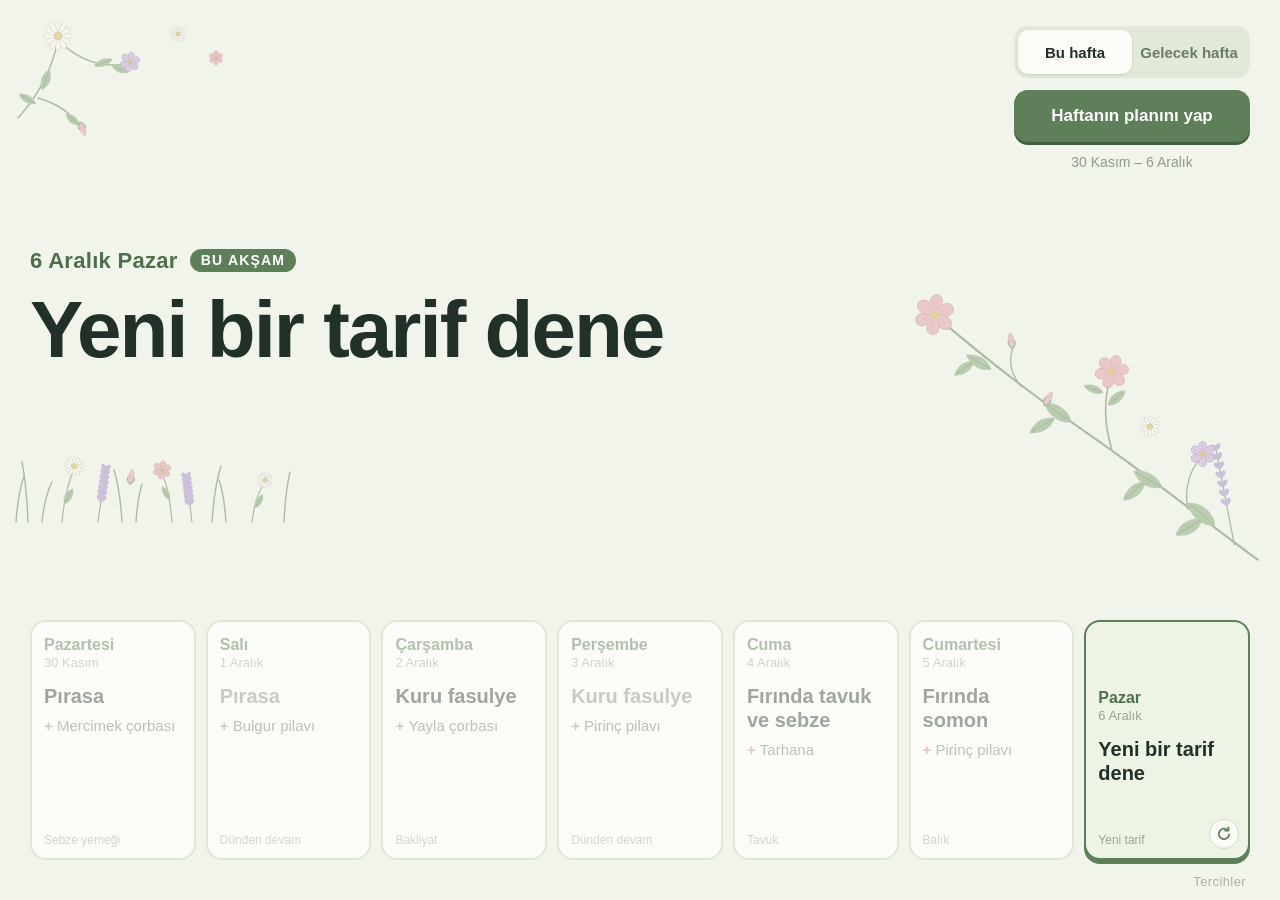
==== commit 73d58f9d: "yemek: geri butonları, koyu tema kaldırıldı Co-Authored-By: Claude Opus 5.5 <noreply@anthropic.com>" ====
--- a/yemek/index.html
+++ b/yemek/index.html
@@ -376,6 +376,29 @@
 
 
 
+.geri {
+  display: -webkit-flex;
+  display: flex;
+  -webkit-align-items: center;
+  align-items: center;
+  min-height: 44px;
+  margin-left: -6px;
+  padding: 0 14px 0 6px;
+  font-size: 17px;
+  font-weight: 600;
+  color: #4f6f4c;
+}
+.geri .ikon-geri { margin-right: 6px; }
+.geri:active { color: #22302a; }
+.panel .geri { margin-top: -10px; margin-bottom: 4px; }
+.tercih-sol {
+  display: -webkit-flex;
+  display: flex;
+  -webkit-align-items: center;
+  align-items: center;
+}
+.tercih-sol .geri { margin-right: 6px; }
+
 /* ---------- Tercihler (en altta, göze batmayan) ---------- */
 .alt-bar {
   position: absolute;
@@ -489,15 +512,6 @@
 .tercih-alt { margin-top: 22px; text-align: center; }
 .tercih-alt .btn { display: inline-block; min-width: 220px; }
 
-.gece .tercih-ac { color: #3b443a; }
-.gece .tercih { background: #0c100d; }
-.gece .tercih-baslik, .gece .tercih-ad, .gece .tercih-grup-baslik { color: #adb8a8; }
-.gece .tercih-not, .gece .tercih-aciklama { color: #5c665a; }
-.gece .tercih-bolum { background: #121712; border-color: #1f281f; }
-.gece .tercih-bolum-baslik { color: #5f7d5a; }
-.gece .tercih-satir { border-top-color: #1a211a; }
-.gece .gun-sec { border-color: #263026; color: #6c776a; }
-.gece .gun-sec.secili { background: #5a3f44; border-color: #5a3f44; color: #c9b5b8; }
 
 /* SUSLER-BASLA — scripts/susler.py üretir, elle düzenleme */
 body {
@@ -506,53 +520,15 @@
   background-position: right 14px top 268px, left 8px top 6px, left 2px top 430px;
   background-size: 380px 296px, 230px 130px, 300px 96px;
 }
-body.gece {
-  background-image: url("data:image/svg+xml;charset=utf8,%3Csvg xmlns='http://www.w3.org/2000/svg' width='360' height='280' viewBox='0 0 360 280'%3E%3Cg opacity='0.75' fill='none' stroke-linecap='round'%3E%3Cpath d='M352 276C300 238 248 196 196 160S96 88 46 44' stroke='%2331432d' stroke-width='2'/%3E%3Cpath d='M214 172C206 146 206 122 214 100' stroke='%2331432d' stroke-width='1.5'/%3E%3Cpath d='M128 112C118 100 116 88 120 76' stroke='%2331432d' stroke-width='1.3'/%3E%3Cpath d='M286 228C282 208 288 190 300 178' stroke='%2331432d' stroke-width='1.3'/%3E%3Cg transform='translate(312 244) rotate(-140)'%3E%3Cpath d='M0 0C9.5 -9 23.8 -9 34 0C23.8 9 9.5 9 0 0Z' fill='%2333472f'/%3E%3Cpath d='M2 0L31 0' stroke='%232a3b27' stroke-width='.8' fill='none'/%3E%3C/g%3E%3Cg transform='translate(300 238) rotate(150)'%3E%3Cpath d='M0 0C8.4 -8 21 -8 30 0C21 8 8.4 8 0 0Z' fill='%2333472f'/%3E%3Cpath d='M2 0L27 0' stroke='%232a3b27' stroke-width='.8' fill='none'/%3E%3C/g%3E%3Cg transform='translate(262 208) rotate(-150)'%3E%3Cpath d='M0 0C9 -8 22.4 -8 32 0C22.4 8 9 8 0 0Z' fill='%2333472f'/%3E%3Cpath d='M2 0L29 0' stroke='%232a3b27' stroke-width='.8' fill='none'/%3E%3C/g%3E%3Cg transform='translate(246 202) rotate(140)'%3E%3Cpath d='M0 0C7.8 -7 19.6 -7 28 0C19.6 7 7.8 7 0 0Z' fill='%2333472f'/%3E%3Cpath d='M2 0L25 0' stroke='%232a3b27' stroke-width='.8' fill='none'/%3E%3C/g%3E%3Cg transform='translate(176 146) rotate(-145)'%3E%3Cpath d='M0 0C9 -8 22.4 -8 32 0C22.4 8 9 8 0 0Z' fill='%2333472f'/%3E%3Cpath d='M2 0L29 0' stroke='%232a3b27' stroke-width='.8' fill='none'/%3E%3C/g%3E%3Cg transform='translate(160 142) rotate(150)'%3E%3Cpath d='M0 0C7.8 -7 19.6 -7 28 0C19.6 7 7.8 7 0 0Z' fill='%2333472f'/%3E%3Cpath d='M2 0L25 0' stroke='%232a3b27' stroke-width='.8' fill='none'/%3E%3C/g%3E%3Cg transform='translate(100 96) rotate(-150)'%3E%3Cpath d='M0 0C7.8 -7 19.6 -7 28 0C19.6 7 7.8 7 0 0Z' fill='%2333472f'/%3E%3Cpath d='M2 0L25 0' stroke='%232a3b27' stroke-width='.8' fill='none'/%3E%3C/g%3E%3Cg transform='translate(84 88) rotate(145)'%3E%3Cpath d='M0 0C6.7 -6 16.8 -6 24 0C16.8 6 6.7 6 0 0Z' fill='%2333472f'/%3E%3Cpath d='M2 0L21 0' stroke='%232a3b27' stroke-width='.8' fill='none'/%3E%3C/g%3E%3Cg transform='translate(210 130) rotate(-40)'%3E%3Cpath d='M0 0C6.2 -6 15.4 -6 22 0C15.4 6 6.2 6 0 0Z' fill='%2333472f'/%3E%3Cpath d='M2 0L19 0' stroke='%232a3b27' stroke-width='.8' fill='none'/%3E%3C/g%3E%3Cg transform='translate(206 118) rotate(200)'%3E%3Cpath d='M0 0C5.6 -5 14 -5 20 0C14 5 5.6 5 0 0Z' fill='%2333472f'/%3E%3Cpath d='M2 0L17 0' stroke='%232a3b27' stroke-width='.8' fill='none'/%3E%3C/g%3E%3Cg transform='translate(62 58) rotate(-150)'%3E%3Cpath d='M0 0C5.6 -5 14 -5 20 0C14 5 5.6 5 0 0Z' fill='%2333472f'/%3E%3Cpath d='M2 0L17 0' stroke='%232a3b27' stroke-width='.8' fill='none'/%3E%3C/g%3E%3Cpath d='M330 262L312 168' stroke='%2331432d' stroke-width='1.2'/%3E%3Cellipse transform='translate(321.9 219.7) rotate(-45.8)' cx='-2.5' rx='2.2' ry='3.6' fill='%23433b52'/%3E%3Cellipse transform='translate(321.9 219.7) rotate(24.2)' cx='2.5' rx='2.2' ry='3.6' fill='%23433b52'/%3E%3Cellipse transform='translate(320.2 211.1) rotate(-45.8)' cx='-2.5' rx='2.2' ry='3.6' fill='%23433b52'/%3E%3Cellipse transform='translate(320.2 211.1) rotate(24.2)' cx='2.5' rx='2.2' ry='3.6' fill='%23433b52'/%3E%3Cellipse transform='translate(318.6 202.5) rotate(-45.8)' cx='-2.5' rx='2.2' ry='3.6' fill='%23433b52'/%3E%3Cellipse transform='translate(318.6 202.5) rotate(24.2)' cx='2.5' rx='2.2' ry='3.6' fill='%23433b52'/%3E%3Cellipse transform='translate(316.9 193.8) rotate(-45.8)' cx='-2.5' rx='2.2' ry='3.6' fill='%23433b52'/%3E%3Cellipse transform='translate(316.9 193.8) rotate(24.2)' cx='2.5' rx='2.2' ry='3.6' fill='%23433b52'/%3E%3Cellipse transform='translate(315.3 185.2) rotate(-45.8)' cx='-2.5' rx='2.2' ry='3.6' fill='%23433b52'/%3E%3Cellipse transform='translate(315.3 185.2) rotate(24.2)' cx='2.5' rx='2.2' ry='3.6' fill='%23433b52'/%3E%3Cellipse transform='translate(313.6 176.6) rotate(-45.8)' cx='-2.5' rx='2.2' ry='3.6' fill='%23433b52'/%3E%3Cellipse transform='translate(313.6 176.6) rotate(24.2)' cx='2.5' rx='2.2' ry='3.6' fill='%23433b52'/%3E%3Cellipse transform='translate(312 168) rotate(-45.8)' cx='-2.5' rx='2.2' ry='3.6' fill='%23433b52'/%3E%3Cellipse transform='translate(312 168) rotate(24.2)' cx='2.5' rx='2.2' ry='3.6' fill='%23433b52'/%3E%3Cg transform='translate(46 44)'%3E%3Cpath transform='rotate(8)' d='M0 0C-6.1 -5.7 -9.5 -17.5 0 -19 C9.5 -17.5 6.1 -5.7 0 0Z' fill='%2358404a' stroke='%234a3540' stroke-width='.7'/%3E%3Cpath transform='rotate(8)' d='M0 -5.7 L0 -14.2' stroke='%234a3540' stroke-width='.5' opacity='.6'/%3E%3Cpath transform='rotate(68)' d='M0 0C-6.1 -5.7 -9.5 -17.5 0 -19 C9.5 -17.5 6.1 -5.7 0 0Z' fill='%2358404a' stroke='%234a3540' stroke-width='.7'/%3E%3Cpath transform='rotate(68)' d='M0 -5.7 L0 -14.2' stroke='%234a3540' stroke-width='.5' opacity='.6'/%3E%3Cpath transform='rotate(128)' d='M0 0C-6.1 -5.7 -9.5 -17.5 0 -19 C9.5 -17.5 6.1 -5.7 0 0Z' fill='%2358404a' stroke='%234a3540' stroke-width='.7'/%3E%3Cpath transform='rotate(128)' d='M0 -5.7 L0 -14.2' stroke='%234a3540' stroke-width='.5' opacity='.6'/%3E%3Cpath transform='rotate(188)' d='M0 0C-6.1 -5.7 -9.5 -17.5 0 -19 C9.5 -17.5 6.1 -5.7 0 0Z' fill='%2358404a' stroke='%234a3540' stroke-width='.7'/%3E%3Cpath transform='rotate(188)' d='M0 -5.7 L0 -14.2' stroke='%234a3540' stroke-width='.5' opacity='.6'/%3E%3Cpath transform='rotate(248)' d='M0 0C-6.1 -5.7 -9.5 -17.5 0 -19 C9.5 -17.5 6.1 -5.7 0 0Z' fill='%2358404a' stroke='%234a3540' stroke-width='.7'/%3E%3Cpath transform='rotate(248)' d='M0 -5.7 L0 -14.2' stroke='%234a3540' stroke-width='.5' opacity='.6'/%3E%3Cpath transform='rotate(308)' d='M0 0C-6.1 -5.7 -9.5 -17.5 0 -19 C9.5 -17.5 6.1 -5.7 0 0Z' fill='%2358404a' stroke='%234a3540' stroke-width='.7'/%3E%3Cpath transform='rotate(308)' d='M0 -5.7 L0 -14.2' stroke='%234a3540' stroke-width='.5' opacity='.6'/%3E%3Ccircle r='4.2' fill='%235a4f33'/%3E%3Ccircle cx='2.7' cy='0' r='.9' fill='%234b422b'/%3E%3Ccircle cx='1.3' cy='2.3' r='.9' fill='%234b422b'/%3E%3Ccircle cx='-1.3' cy='2.3' r='.9' fill='%234b422b'/%3E%3Ccircle cx='-2.7' cy='0' r='.9' fill='%234b422b'/%3E%3Ccircle cx='-1.3' cy='-2.3' r='.9' fill='%234b422b'/%3E%3Ccircle cx='1.3' cy='-2.3' r='.9' fill='%234b422b'/%3E%3C/g%3E%3Cg transform='translate(214 98)'%3E%3Cpath transform='rotate(20)' d='M0 0C-5.1 -4.8 -8 -14.7 0 -16 C8 -14.7 5.1 -4.8 0 0Z' fill='%2358404a' stroke='%234a3540' stroke-width='.7'/%3E%3Cpath transform='rotate(20)' d='M0 -4.8 L0 -12' stroke='%234a3540' stroke-width='.5' opacity='.6'/%3E%3Cpath transform='rotate(80)' d='M0 0C-5.1 -4.8 -8 -14.7 0 -16 C8 -14.7 5.1 -4.8 0 0Z' fill='%2358404a' stroke='%234a3540' stroke-width='.7'/%3E%3Cpath transform='rotate(80)' d='M0 -4.8 L0 -12' stroke='%234a3540' stroke-width='.5' opacity='.6'/%3E%3Cpath transform='rotate(140)' d='M0 0C-5.1 -4.8 -8 -14.7 0 -16 C8 -14.7 5.1 -4.8 0 0Z' fill='%2358404a' stroke='%234a3540' stroke-width='.7'/%3E%3Cpath transform='rotate(140)' d='M0 -4.8 L0 -12' stroke='%234a3540' stroke-width='.5' opacity='.6'/%3E%3Cpath transform='rotate(200)' d='M0 0C-5.1 -4.8 -8 -14.7 0 -16 C8 -14.7 5.1 -4.8 0 0Z' fill='%2358404a' stroke='%234a3540' stroke-width='.7'/%3E%3Cpath transform='rotate(200)' d='M0 -4.8 L0 -12' stroke='%234a3540' stroke-width='.5' opacity='.6'/%3E%3Cpath transform='rotate(260)' d='M0 0C-5.1 -4.8 -8 -14.7 0 -16 C8 -14.7 5.1 -4.8 0 0Z' fill='%2358404a' stroke='%234a3540' stroke-width='.7'/%3E%3Cpath transform='rotate(260)' d='M0 -4.8 L0 -12' stroke='%234a3540' stroke-width='.5' opacity='.6'/%3E%3Cpath transform='rotate(320)' d='M0 0C-5.1 -4.8 -8 -14.7 0 -16 C8 -14.7 5.1 -4.8 0 0Z' fill='%2358404a' stroke='%234a3540' stroke-width='.7'/%3E%3Cpath transform='rotate(320)' d='M0 -4.8 L0 -12' stroke='%234a3540' stroke-width='.5' opacity='.6'/%3E%3Ccircle r='3.5' fill='%235a4f33'/%3E%3Ccircle cx='2.2' cy='0' r='.9' fill='%234b422b'/%3E%3Ccircle cx='1.1' cy='1.9' r='.9' fill='%234b422b'/%3E%3Ccircle cx='-1.1' cy='1.9' r='.9' fill='%234b422b'/%3E%3Ccircle cx='-2.2' cy='0' r='.9' fill='%234b422b'/%3E%3Ccircle cx='-1.1' cy='-1.9' r='.9' fill='%234b422b'/%3E%3Ccircle cx='1.1' cy='-1.9' r='.9' fill='%234b422b'/%3E%3C/g%3E%3Cg transform='translate(300 176)'%3E%3Cpath transform='rotate(0)' d='M0 0C-3.8 -3.6 -6 -11 0 -12 C6 -11 3.8 -3.6 0 0Z' fill='%23463f55' stroke='%233b3449' stroke-width='.7'/%3E%3Cpath transform='rotate(0)' d='M0 -3.6 L0 -9' stroke='%233b3449' stroke-width='.5' opacity='.6'/%3E%3Cpath transform='rotate(60)' d='M0 0C-3.8 -3.6 -6 -11 0 -12 C6 -11 3.8 -3.6 0 0Z' fill='%23463f55' stroke='%233b3449' stroke-width='.7'/%3E%3Cpath transform='rotate(60)' d='M0 -3.6 L0 -9' stroke='%233b3449' stroke-width='.5' opacity='.6'/%3E%3Cpath transform='rotate(120)' d='M0 0C-3.8 -3.6 -6 -11 0 -12 C6 -11 3.8 -3.6 0 0Z' fill='%23463f55' stroke='%233b3449' stroke-width='.7'/%3E%3Cpath transform='rotate(120)' d='M0 -3.6 L0 -9' stroke='%233b3449' stroke-width='.5' opacity='.6'/%3E%3Cpath transform='rotate(180)' d='M0 0C-3.8 -3.6 -6 -11 0 -12 C6 -11 3.8 -3.6 0 0Z' fill='%23463f55' stroke='%233b3449' stroke-width='.7'/%3E%3Cpath transform='rotate(180)' d='M0 -3.6 L0 -9' stroke='%233b3449' stroke-width='.5' opacity='.6'/%3E%3Cpath transform='rotate(240)' d='M0 0C-3.8 -3.6 -6 -11 0 -12 C6 -11 3.8 -3.6 0 0Z' fill='%23463f55' stroke='%233b3449' stroke-width='.7'/%3E%3Cpath transform='rotate(240)' d='M0 -3.6 L0 -9' stroke='%233b3449' stroke-width='.5' opacity='.6'/%3E%3Cpath transform='rotate(300)' d='M0 0C-3.8 -3.6 -6 -11 0 -12 C6 -11 3.8 -3.6 0 0Z' fill='%23463f55' stroke='%233b3449' stroke-width='.7'/%3E%3Cpath transform='rotate(300)' d='M0 -3.6 L0 -9' stroke='%233b3449' stroke-width='.5' opacity='.6'/%3E%3Ccircle r='2.6' fill='%235a4f33'/%3E%3Ccircle cx='1.7' cy='0' r='.9' fill='%234b422b'/%3E%3Ccircle cx='0.8' cy='1.5' r='.9' fill='%234b422b'/%3E%3Ccircle cx='-0.8' cy='1.5' r='.9' fill='%234b422b'/%3E%3Ccircle cx='-1.7' cy='0' r='.9' fill='%234b422b'/%3E%3Ccircle cx='-0.8' cy='-1.5' r='.9' fill='%234b422b'/%3E%3Ccircle cx='0.8' cy='-1.5' r='.9' fill='%234b422b'/%3E%3C/g%3E%3Cg transform='translate(120 76) rotate(-10)'%3E%3Cpath d='M0 0C-4 -5 -3 -12 0 -15C3 -12 4 -5 0 0Z' fill='%2358404a' stroke='%234a3540' stroke-width='.6'/%3E%3Cpath d='M0 0C-3 -2 -4 -5 -3 -7M0 0C3 -2 4 -5 3 -7' stroke='%2331432d' stroke-width='1.2' fill='none'/%3E%3C/g%3E%3Cg transform='translate(150 130) rotate(30)'%3E%3Cpath d='M0 0C-4 -5 -3 -12 0 -15C3 -12 4 -5 0 0Z' fill='%2358404a' stroke='%234a3540' stroke-width='.6'/%3E%3Cpath d='M0 0C-3 -2 -4 -5 -3 -7M0 0C3 -2 4 -5 3 -7' stroke='%2331432d' stroke-width='1.2' fill='none'/%3E%3C/g%3E%3Cg transform='translate(250 150)'%3E%3Cellipse transform='rotate(0) translate(0 -5.5)' rx='1.6' ry='4.5' fill='%233a3c35' stroke='%2330322c' stroke-width='.6'/%3E%3Cellipse transform='rotate(30) translate(0 -5.5)' rx='1.6' ry='4.5' fill='%233a3c35' stroke='%2330322c' stroke-width='.6'/%3E%3Cellipse transform='rotate(60) translate(0 -5.5)' rx='1.6' ry='4.5' fill='%233a3c35' stroke='%2330322c' stroke-width='.6'/%3E%3Cellipse transform='rotate(90) translate(0 -5.5)' rx='1.6' ry='4.5' fill='%233a3c35' stroke='%2330322c' stroke-width='.6'/%3E%3Cellipse transform='rotate(120) translate(0 -5.5)' rx='1.6' ry='4.5' fill='%233a3c35' stroke='%2330322c' stroke-width='.6'/%3E%3Cellipse transform='rotate(150) translate(0 -5.5)' rx='1.6' ry='4.5' fill='%233a3c35' stroke='%2330322c' stroke-width='.6'/%3E%3Cellipse transform='rotate(180) translate(0 -5.5)' rx='1.6' ry='4.5' fill='%233a3c35' stroke='%2330322c' stroke-width='.6'/%3E%3Cellipse transform='rotate(210) translate(0 -5.5)' rx='1.6' ry='4.5' fill='%233a3c35' stroke='%2330322c' stroke-width='.6'/%3E%3Cellipse transform='rotate(240) translate(0 -5.5)' rx='1.6' ry='4.5' fill='%233a3c35' stroke='%2330322c' stroke-width='.6'/%3E%3Cellipse transform='rotate(270) translate(0 -5.5)' rx='1.6' ry='4.5' fill='%233a3c35' stroke='%2330322c' stroke-width='.6'/%3E%3Cellipse transform='rotate(300) translate(0 -5.5)' rx='1.6' ry='4.5' fill='%233a3c35' stroke='%2330322c' stroke-width='.6'/%3E%3Cellipse transform='rotate(330) translate(0 -5.5)' rx='1.6' ry='4.5' fill='%233a3c35' stroke='%2330322c' stroke-width='.6'/%3E%3Ccircle r='2.6' fill='%235a4f33' stroke='%234b422b' stroke-width='.6'/%3E%3C/g%3E%3C/g%3E%3C/svg%3E"), url("data:image/svg+xml;charset=utf8,%3Csvg xmlns='http://www.w3.org/2000/svg' width='230' height='130' viewBox='0 0 230 130'%3E%3Cg opacity='0.75' fill='none' stroke-linecap='round'%3E%3Cpath d='M10 112C30 90 44 64 50 34M50 34C70 54 92 62 118 58M30 92C44 96 60 104 70 118' stroke='%2331432d' stroke-width='1.4'/%3E%3Cg transform='translate(34 84) rotate(-70)'%3E%3Cpath d='M0 0C6.2 -6 15.4 -6 22 0C15.4 6 6.2 6 0 0Z' fill='%2333472f'/%3E%3Cpath d='M2 0L19 0' stroke='%232a3b27' stroke-width='.8' fill='none'/%3E%3C/g%3E%3Cg transform='translate(28 98) rotate(-150)'%3E%3Cpath d='M0 0C5.6 -5 14 -5 20 0C14 5 5.6 5 0 0Z' fill='%2333472f'/%3E%3Cpath d='M2 0L17 0' stroke='%232a3b27' stroke-width='.8' fill='none'/%3E%3C/g%3E%3Cg transform='translate(86 60) rotate(-20)'%3E%3Cpath d='M0 0C5.6 -5 14 -5 20 0C14 5 5.6 5 0 0Z' fill='%2333472f'/%3E%3Cpath d='M2 0L17 0' stroke='%232a3b27' stroke-width='.8' fill='none'/%3E%3C/g%3E%3Cg transform='translate(104 60) rotate(20)'%3E%3Cpath d='M0 0C5 -5 12.6 -5 18 0C12.6 5 5 5 0 0Z' fill='%2333472f'/%3E%3Cpath d='M2 0L15 0' stroke='%232a3b27' stroke-width='.8' fill='none'/%3E%3C/g%3E%3Cg transform='translate(58 108) rotate(40)'%3E%3Cpath d='M0 0C5 -5 12.6 -5 18 0C12.6 5 5 5 0 0Z' fill='%2333472f'/%3E%3Cpath d='M2 0L15 0' stroke='%232a3b27' stroke-width='.8' fill='none'/%3E%3C/g%3E%3Cg transform='translate(50 30)'%3E%3Cellipse transform='rotate(0) translate(0 -8.2)' rx='2.4' ry='6.8' fill='%233a3c35' stroke='%2330322c' stroke-width='.6'/%3E%3Cellipse transform='rotate(30) translate(0 -8.2)' rx='2.4' ry='6.8' fill='%233a3c35' stroke='%2330322c' stroke-width='.6'/%3E%3Cellipse transform='rotate(60) translate(0 -8.2)' rx='2.4' ry='6.8' fill='%233a3c35' stroke='%2330322c' stroke-width='.6'/%3E%3Cellipse transform='rotate(90) translate(0 -8.2)' rx='2.4' ry='6.8' fill='%233a3c35' stroke='%2330322c' stroke-width='.6'/%3E%3Cellipse transform='rotate(120) translate(0 -8.2)' rx='2.4' ry='6.8' fill='%233a3c35' stroke='%2330322c' stroke-width='.6'/%3E%3Cellipse transform='rotate(150) translate(0 -8.2)' rx='2.4' ry='6.8' fill='%233a3c35' stroke='%2330322c' stroke-width='.6'/%3E%3Cellipse transform='rotate(180) translate(0 -8.2)' rx='2.4' ry='6.8' fill='%233a3c35' stroke='%2330322c' stroke-width='.6'/%3E%3Cellipse transform='rotate(210) translate(0 -8.2)' rx='2.4' ry='6.8' fill='%233a3c35' stroke='%2330322c' stroke-width='.6'/%3E%3Cellipse transform='rotate(240) translate(0 -8.2)' rx='2.4' ry='6.8' fill='%233a3c35' stroke='%2330322c' stroke-width='.6'/%3E%3Cellipse transform='rotate(270) translate(0 -8.2)' rx='2.4' ry='6.8' fill='%233a3c35' stroke='%2330322c' stroke-width='.6'/%3E%3Cellipse transform='rotate(300) translate(0 -8.2)' rx='2.4' ry='6.8' fill='%233a3c35' stroke='%2330322c' stroke-width='.6'/%3E%3Cellipse transform='rotate(330) translate(0 -8.2)' rx='2.4' ry='6.8' fill='%233a3c35' stroke='%2330322c' stroke-width='.6'/%3E%3Ccircle r='3.9' fill='%235a4f33' stroke='%234b422b' stroke-width='.6'/%3E%3C/g%3E%3Cg transform='translate(122 56)'%3E%3Cpath transform='rotate(12)' d='M0 0C-3.2 -3 -5 -9.2 0 -10 C5 -9.2 3.2 -3 0 0Z' fill='%23463f55' stroke='%233b3449' stroke-width='.7'/%3E%3Cpath transform='rotate(12)' d='M0 -3 L0 -7.5' stroke='%233b3449' stroke-width='.5' opacity='.6'/%3E%3Cpath transform='rotate(72)' d='M0 0C-3.2 -3 -5 -9.2 0 -10 C5 -9.2 3.2 -3 0 0Z' fill='%23463f55' stroke='%233b3449' stroke-width='.7'/%3E%3Cpath transform='rotate(72)' d='M0 -3 L0 -7.5' stroke='%233b3449' stroke-width='.5' opacity='.6'/%3E%3Cpath transform='rotate(132)' d='M0 0C-3.2 -3 -5 -9.2 0 -10 C5 -9.2 3.2 -3 0 0Z' fill='%23463f55' stroke='%233b3449' stroke-width='.7'/%3E%3Cpath transform='rotate(132)' d='M0 -3 L0 -7.5' stroke='%233b3449' stroke-width='.5' opacity='.6'/%3E%3Cpath transform='rotate(192)' d='M0 0C-3.2 -3 -5 -9.2 0 -10 C5 -9.2 3.2 -3 0 0Z' fill='%23463f55' stroke='%233b3449' stroke-width='.7'/%3E%3Cpath transform='rotate(192)' d='M0 -3 L0 -7.5' stroke='%233b3449' stroke-width='.5' opacity='.6'/%3E%3Cpath transform='rotate(252)' d='M0 0C-3.2 -3 -5 -9.2 0 -10 C5 -9.2 3.2 -3 0 0Z' fill='%23463f55' stroke='%233b3449' stroke-width='.7'/%3E%3Cpath transform='rotate(252)' d='M0 -3 L0 -7.5' stroke='%233b3449' stroke-width='.5' opacity='.6'/%3E%3Cpath transform='rotate(312)' d='M0 0C-3.2 -3 -5 -9.2 0 -10 C5 -9.2 3.2 -3 0 0Z' fill='%23463f55' stroke='%233b3449' stroke-width='.7'/%3E%3Cpath transform='rotate(312)' d='M0 -3 L0 -7.5' stroke='%233b3449' stroke-width='.5' opacity='.6'/%3E%3Ccircle r='2.2' fill='%235a4f33'/%3E%3Ccircle cx='1.4' cy='0' r='.9' fill='%234b422b'/%3E%3Ccircle cx='0.7' cy='1.2' r='.9' fill='%234b422b'/%3E%3Ccircle cx='-0.7' cy='1.2' r='.9' fill='%234b422b'/%3E%3Ccircle cx='-1.4' cy='0' r='.9' fill='%234b422b'/%3E%3Ccircle cx='-0.7' cy='-1.2' r='.9' fill='%234b422b'/%3E%3Ccircle cx='0.7' cy='-1.2' r='.9' fill='%234b422b'/%3E%3C/g%3E%3Cg transform='translate(72 116) rotate(160)'%3E%3Cpath d='M0 0C-4 -5 -3 -12 0 -15C3 -12 4 -5 0 0Z' fill='%2358404a' stroke='%234a3540' stroke-width='.6'/%3E%3Cpath d='M0 0C-3 -2 -4 -5 -3 -7M0 0C3 -2 4 -5 3 -7' stroke='%2331432d' stroke-width='1.2' fill='none'/%3E%3C/g%3E%3Cg transform='translate(170 28)'%3E%3Cellipse transform='rotate(0) translate(0 -4.4)' rx='1.3' ry='3.6' fill='%233a3c35' stroke='%2330322c' stroke-width='.6'/%3E%3Cellipse transform='rotate(30) translate(0 -4.4)' rx='1.3' ry='3.6' fill='%233a3c35' stroke='%2330322c' stroke-width='.6'/%3E%3Cellipse transform='rotate(60) translate(0 -4.4)' rx='1.3' ry='3.6' fill='%233a3c35' stroke='%2330322c' stroke-width='.6'/%3E%3Cellipse transform='rotate(90) translate(0 -4.4)' rx='1.3' ry='3.6' fill='%233a3c35' stroke='%2330322c' stroke-width='.6'/%3E%3Cellipse transform='rotate(120) translate(0 -4.4)' rx='1.3' ry='3.6' fill='%233a3c35' stroke='%2330322c' stroke-width='.6'/%3E%3Cellipse transform='rotate(150) translate(0 -4.4)' rx='1.3' ry='3.6' fill='%233a3c35' stroke='%2330322c' stroke-width='.6'/%3E%3Cellipse transform='rotate(180) translate(0 -4.4)' rx='1.3' ry='3.6' fill='%233a3c35' stroke='%2330322c' stroke-width='.6'/%3E%3Cellipse transform='rotate(210) translate(0 -4.4)' rx='1.3' ry='3.6' fill='%233a3c35' stroke='%2330322c' stroke-width='.6'/%3E%3Cellipse transform='rotate(240) translate(0 -4.4)' rx='1.3' ry='3.6' fill='%233a3c35' stroke='%2330322c' stroke-width='.6'/%3E%3Cellipse transform='rotate(270) translate(0 -4.4)' rx='1.3' ry='3.6' fill='%233a3c35' stroke='%2330322c' stroke-width='.6'/%3E%3Cellipse transform='rotate(300) translate(0 -4.4)' rx='1.3' ry='3.6' fill='%233a3c35' stroke='%2330322c' stroke-width='.6'/%3E%3Cellipse transform='rotate(330) translate(0 -4.4)' rx='1.3' ry='3.6' fill='%233a3c35' stroke='%2330322c' stroke-width='.6'/%3E%3Ccircle r='2.1' fill='%235a4f33' stroke='%234b422b' stroke-width='.6'/%3E%3C/g%3E%3Cg transform='translate(208 52)'%3E%3Cpath transform='rotate(0)' d='M0 0C-2.2 -2.1 -3.5 -6.4 0 -7 C3.5 -6.4 2.2 -2.1 0 0Z' fill='%2358404a' stroke='%234a3540' stroke-width='.7'/%3E%3Cpath transform='rotate(0)' d='M0 -2.1 L0 -5.2' stroke='%234a3540' stroke-width='.5' opacity='.6'/%3E%3Cpath transform='rotate(60)' d='M0 0C-2.2 -2.1 -3.5 -6.4 0 -7 C3.5 -6.4 2.2 -2.1 0 0Z' fill='%2358404a' stroke='%234a3540' stroke-width='.7'/%3E%3Cpath transform='rotate(60)' d='M0 -2.1 L0 -5.2' stroke='%234a3540' stroke-width='.5' opacity='.6'/%3E%3Cpath transform='rotate(120)' d='M0 0C-2.2 -2.1 -3.5 -6.4 0 -7 C3.5 -6.4 2.2 -2.1 0 0Z' fill='%2358404a' stroke='%234a3540' stroke-width='.7'/%3E%3Cpath transform='rotate(120)' d='M0 -2.1 L0 -5.2' stroke='%234a3540' stroke-width='.5' opacity='.6'/%3E%3Cpath transform='rotate(180)' d='M0 0C-2.2 -2.1 -3.5 -6.4 0 -7 C3.5 -6.4 2.2 -2.1 0 0Z' fill='%2358404a' stroke='%234a3540' stroke-width='.7'/%3E%3Cpath transform='rotate(180)' d='M0 -2.1 L0 -5.2' stroke='%234a3540' stroke-width='.5' opacity='.6'/%3E%3Cpath transform='rotate(240)' d='M0 0C-2.2 -2.1 -3.5 -6.4 0 -7 C3.5 -6.4 2.2 -2.1 0 0Z' fill='%2358404a' stroke='%234a3540' stroke-width='.7'/%3E%3Cpath transform='rotate(240)' d='M0 -2.1 L0 -5.2' stroke='%234a3540' stroke-width='.5' opacity='.6'/%3E%3Cpath transform='rotate(300)' d='M0 0C-2.2 -2.1 -3.5 -6.4 0 -7 C3.5 -6.4 2.2 -2.1 0 0Z' fill='%2358404a' stroke='%234a3540' stroke-width='.7'/%3E%3Cpath transform='rotate(300)' d='M0 -2.1 L0 -5.2' stroke='%234a3540' stroke-width='.5' opacity='.6'/%3E%3Ccircle r='1.5' fill='%235a4f33'/%3E%3Ccircle cx='1' cy='0' r='.9' fill='%234b422b'/%3E%3Ccircle cx='0.5' cy='0.8' r='.9' fill='%234b422b'/%3E%3Ccircle cx='-0.5' cy='0.8' r='.9' fill='%234b422b'/%3E%3Ccircle cx='-1' cy='0' r='.9' fill='%234b422b'/%3E%3Ccircle cx='-0.5' cy='-0.8' r='.9' fill='%234b422b'/%3E%3Ccircle cx='0.5' cy='-0.8' r='.9' fill='%234b422b'/%3E%3C/g%3E%3C/g%3E%3C/svg%3E"), url("data:image/svg+xml;charset=utf8,%3Csvg xmlns='http://www.w3.org/2000/svg' width='300' height='96' viewBox='0 0 300 96'%3E%3Cg opacity='0.75' fill='none' stroke-linecap='round'%3E%3Cpath d='M14 92C15.6 69.0 18.8 55.199999999999996 22 46' stroke='%2331432d' stroke-width='1.4'/%3E%3Cpath d='M26 92C24.8 62.0 22.4 44.0 20 32' stroke='%2331432d' stroke-width='1.4'/%3E%3Cpath d='M40 92C42.0 72.0 46.0 60.0 50 52' stroke='%2331432d' stroke-width='1.4'/%3E%3Cpath d='M120 92C118.4 66.0 115.2 50.4 112 40' stroke='%2331432d' stroke-width='1.4'/%3E%3Cpath d='M134 92C135.2 73.0 137.6 61.599999999999994 140 54' stroke='%2331432d' stroke-width='1.4'/%3E%3Cpath d='M210 92C211.8 64.0 215.4 47.199999999999996 219 36' stroke='%2331432d' stroke-width='1.4'/%3E%3Cpath d='M224 92C222.6 71.0 219.8 58.4 217 50' stroke='%2331432d' stroke-width='1.4'/%3E%3Cpath d='M282 92C283.2 67.0 285.6 52.0 288 42' stroke='%2331432d' stroke-width='1.4'/%3E%3Cpath d='M60 92C62 70 66 52 72 40M170 92C168 72 166 56 160 44M250 92C252 76 256 62 262 54' stroke='%2331432d' stroke-width='1.2'/%3E%3Cg transform='translate(62 74) rotate(-60)'%3E%3Cpath d='M0 0C5 -5 12.6 -5 18 0C12.6 5 5 5 0 0Z' fill='%2333472f'/%3E%3Cpath d='M2 0L15 0' stroke='%232a3b27' stroke-width='.8' fill='none'/%3E%3C/g%3E%3Cg transform='translate(168 70) rotate(-120)'%3E%3Cpath d='M0 0C4.5 -4 11.2 -4 16 0C11.2 4 4.5 4 0 0Z' fill='%2333472f'/%3E%3Cpath d='M2 0L13 0' stroke='%232a3b27' stroke-width='.8' fill='none'/%3E%3C/g%3E%3Cg transform='translate(253 78) rotate(-60)'%3E%3Cpath d='M0 0C4.5 -4 11.2 -4 16 0C11.2 4 4.5 4 0 0Z' fill='%2333472f'/%3E%3Cpath d='M2 0L13 0' stroke='%232a3b27' stroke-width='.8' fill='none'/%3E%3C/g%3E%3Cg transform='translate(72 36)'%3E%3Cellipse transform='rotate(0) translate(0 -5.5)' rx='1.6' ry='4.5' fill='%233a3c35' stroke='%2330322c' stroke-width='.6'/%3E%3Cellipse transform='rotate(30) translate(0 -5.5)' rx='1.6' ry='4.5' fill='%233a3c35' stroke='%2330322c' stroke-width='.6'/%3E%3Cellipse transform='rotate(60) translate(0 -5.5)' rx='1.6' ry='4.5' fill='%233a3c35' stroke='%2330322c' stroke-width='.6'/%3E%3Cellipse transform='rotate(90) translate(0 -5.5)' rx='1.6' ry='4.5' fill='%233a3c35' stroke='%2330322c' stroke-width='.6'/%3E%3Cellipse transform='rotate(120) translate(0 -5.5)' rx='1.6' ry='4.5' fill='%233a3c35' stroke='%2330322c' stroke-width='.6'/%3E%3Cellipse transform='rotate(150) translate(0 -5.5)' rx='1.6' ry='4.5' fill='%233a3c35' stroke='%2330322c' stroke-width='.6'/%3E%3Cellipse transform='rotate(180) translate(0 -5.5)' rx='1.6' ry='4.5' fill='%233a3c35' stroke='%2330322c' stroke-width='.6'/%3E%3Cellipse transform='rotate(210) translate(0 -5.5)' rx='1.6' ry='4.5' fill='%233a3c35' stroke='%2330322c' stroke-width='.6'/%3E%3Cellipse transform='rotate(240) translate(0 -5.5)' rx='1.6' ry='4.5' fill='%233a3c35' stroke='%2330322c' stroke-width='.6'/%3E%3Cellipse transform='rotate(270) translate(0 -5.5)' rx='1.6' ry='4.5' fill='%233a3c35' stroke='%2330322c' stroke-width='.6'/%3E%3Cellipse transform='rotate(300) translate(0 -5.5)' rx='1.6' ry='4.5' fill='%233a3c35' stroke='%2330322c' stroke-width='.6'/%3E%3Cellipse transform='rotate(330) translate(0 -5.5)' rx='1.6' ry='4.5' fill='%233a3c35' stroke='%2330322c' stroke-width='.6'/%3E%3Ccircle r='2.6' fill='%235a4f33' stroke='%234b422b' stroke-width='.6'/%3E%3C/g%3E%3Cg transform='translate(160 40)'%3E%3Cpath transform='rotate(10)' d='M0 0C-2.9 -2.7 -4.5 -8.3 0 -9 C4.5 -8.3 2.9 -2.7 0 0Z' fill='%2358404a' stroke='%234a3540' stroke-width='.7'/%3E%3Cpath transform='rotate(10)' d='M0 -2.7 L0 -6.8' stroke='%234a3540' stroke-width='.5' opacity='.6'/%3E%3Cpath transform='rotate(70)' d='M0 0C-2.9 -2.7 -4.5 -8.3 0 -9 C4.5 -8.3 2.9 -2.7 0 0Z' fill='%2358404a' stroke='%234a3540' stroke-width='.7'/%3E%3Cpath transform='rotate(70)' d='M0 -2.7 L0 -6.8' stroke='%234a3540' stroke-width='.5' opacity='.6'/%3E%3Cpath transform='rotate(130)' d='M0 0C-2.9 -2.7 -4.5 -8.3 0 -9 C4.5 -8.3 2.9 -2.7 0 0Z' fill='%2358404a' stroke='%234a3540' stroke-width='.7'/%3E%3Cpath transform='rotate(130)' d='M0 -2.7 L0 -6.8' stroke='%234a3540' stroke-width='.5' opacity='.6'/%3E%3Cpath transform='rotate(190)' d='M0 0C-2.9 -2.7 -4.5 -8.3 0 -9 C4.5 -8.3 2.9 -2.7 0 0Z' fill='%2358404a' stroke='%234a3540' stroke-width='.7'/%3E%3Cpath transform='rotate(190)' d='M0 -2.7 L0 -6.8' stroke='%234a3540' stroke-width='.5' opacity='.6'/%3E%3Cpath transform='rotate(250)' d='M0 0C-2.9 -2.7 -4.5 -8.3 0 -9 C4.5 -8.3 2.9 -2.7 0 0Z' fill='%2358404a' stroke='%234a3540' stroke-width='.7'/%3E%3Cpath transform='rotate(250)' d='M0 -2.7 L0 -6.8' stroke='%234a3540' stroke-width='.5' opacity='.6'/%3E%3Cpath transform='rotate(310)' d='M0 0C-2.9 -2.7 -4.5 -8.3 0 -9 C4.5 -8.3 2.9 -2.7 0 0Z' fill='%2358404a' stroke='%234a3540' stroke-width='.7'/%3E%3Cpath transform='rotate(310)' d='M0 -2.7 L0 -6.8' stroke='%234a3540' stroke-width='.5' opacity='.6'/%3E%3Ccircle r='2' fill='%235a4f33'/%3E%3Ccircle cx='1.3' cy='0' r='.9' fill='%234b422b'/%3E%3Ccircle cx='0.6' cy='1.1' r='.9' fill='%234b422b'/%3E%3Ccircle cx='-0.6' cy='1.1' r='.9' fill='%234b422b'/%3E%3Ccircle cx='-1.3' cy='0' r='.9' fill='%234b422b'/%3E%3Ccircle cx='-0.6' cy='-1.1' r='.9' fill='%234b422b'/%3E%3Ccircle cx='0.6' cy='-1.1' r='.9' fill='%234b422b'/%3E%3C/g%3E%3Cg transform='translate(263 50)'%3E%3Cellipse transform='rotate(0) translate(0 -4.4)' rx='1.3' ry='3.6' fill='%233a3c35' stroke='%2330322c' stroke-width='.6'/%3E%3Cellipse transform='rotate(30) translate(0 -4.4)' rx='1.3' ry='3.6' fill='%233a3c35' stroke='%2330322c' stroke-width='.6'/%3E%3Cellipse transform='rotate(60) translate(0 -4.4)' rx='1.3' ry='3.6' fill='%233a3c35' stroke='%2330322c' stroke-width='.6'/%3E%3Cellipse transform='rotate(90) translate(0 -4.4)' rx='1.3' ry='3.6' fill='%233a3c35' stroke='%2330322c' stroke-width='.6'/%3E%3Cellipse transform='rotate(120) translate(0 -4.4)' rx='1.3' ry='3.6' fill='%233a3c35' stroke='%2330322c' stroke-width='.6'/%3E%3Cellipse transform='rotate(150) translate(0 -4.4)' rx='1.3' ry='3.6' fill='%233a3c35' stroke='%2330322c' stroke-width='.6'/%3E%3Cellipse transform='rotate(180) translate(0 -4.4)' rx='1.3' ry='3.6' fill='%233a3c35' stroke='%2330322c' stroke-width='.6'/%3E%3Cellipse transform='rotate(210) translate(0 -4.4)' rx='1.3' ry='3.6' fill='%233a3c35' stroke='%2330322c' stroke-width='.6'/%3E%3Cellipse transform='rotate(240) translate(0 -4.4)' rx='1.3' ry='3.6' fill='%233a3c35' stroke='%2330322c' stroke-width='.6'/%3E%3Cellipse transform='rotate(270) translate(0 -4.4)' rx='1.3' ry='3.6' fill='%233a3c35' stroke='%2330322c' stroke-width='.6'/%3E%3Cellipse transform='rotate(300) translate(0 -4.4)' rx='1.3' ry='3.6' fill='%233a3c35' stroke='%2330322c' stroke-width='.6'/%3E%3Cellipse transform='rotate(330) translate(0 -4.4)' rx='1.3' ry='3.6' fill='%233a3c35' stroke='%2330322c' stroke-width='.6'/%3E%3Ccircle r='2.1' fill='%235a4f33' stroke='%234b422b' stroke-width='.6'/%3E%3C/g%3E%3Cpath d='M96 92L104 36' stroke='%2331432d' stroke-width='1.2'/%3E%3Cellipse transform='translate(99.6 66.8) rotate(-26.9)' cx='-2.5' rx='2.2' ry='3.6' fill='%23433b52'/%3E%3Cellipse transform='translate(99.6 66.8) rotate(43.1)' cx='2.5' rx='2.2' ry='3.6' fill='%23433b52'/%3E%3Cellipse transform='translate(100.3 61.7) rotate(-26.9)' cx='-2.5' rx='2.2' ry='3.6' fill='%23433b52'/%3E%3Cellipse transform='translate(100.3 61.7) rotate(43.1)' cx='2.5' rx='2.2' ry='3.6' fill='%23433b52'/%3E%3Cellipse transform='translate(101.1 56.5) rotate(-26.9)' cx='-2.5' rx='2.2' ry='3.6' fill='%23433b52'/%3E%3Cellipse transform='translate(101.1 56.5) rotate(43.1)' cx='2.5' rx='2.2' ry='3.6' fill='%23433b52'/%3E%3Cellipse transform='translate(101.8 51.4) rotate(-26.9)' cx='-2.5' rx='2.2' ry='3.6' fill='%23433b52'/%3E%3Cellipse transform='translate(101.8 51.4) rotate(43.1)' cx='2.5' rx='2.2' ry='3.6' fill='%23433b52'/%3E%3Cellipse transform='translate(102.5 46.3) rotate(-26.9)' cx='-2.5' rx='2.2' ry='3.6' fill='%23433b52'/%3E%3Cellipse transform='translate(102.5 46.3) rotate(43.1)' cx='2.5' rx='2.2' ry='3.6' fill='%23433b52'/%3E%3Cellipse transform='translate(103.3 41.1) rotate(-26.9)' cx='-2.5' rx='2.2' ry='3.6' fill='%23433b52'/%3E%3Cellipse transform='translate(103.3 41.1) rotate(43.1)' cx='2.5' rx='2.2' ry='3.6' fill='%23433b52'/%3E%3Cellipse transform='translate(104 36) rotate(-26.9)' cx='-2.5' rx='2.2' ry='3.6' fill='%23433b52'/%3E%3Cellipse transform='translate(104 36) rotate(43.1)' cx='2.5' rx='2.2' ry='3.6' fill='%23433b52'/%3E%3Cpath d='M190 92L184 44' stroke='%2331432d' stroke-width='1.2'/%3E%3Cellipse transform='translate(187.3 70.4) rotate(-42.1)' cx='-2.5' rx='2.2' ry='3.6' fill='%23433b52'/%3E%3Cellipse transform='translate(187.3 70.4) rotate(27.9)' cx='2.5' rx='2.2' ry='3.6' fill='%23433b52'/%3E%3Cellipse transform='translate(186.8 66) rotate(-42.1)' cx='-2.5' rx='2.2' ry='3.6' fill='%23433b52'/%3E%3Cellipse transform='translate(186.8 66) rotate(27.9)' cx='2.5' rx='2.2' ry='3.6' fill='%23433b52'/%3E%3Cellipse transform='translate(186.2 61.6) rotate(-42.1)' cx='-2.5' rx='2.2' ry='3.6' fill='%23433b52'/%3E%3Cellipse transform='translate(186.2 61.6) rotate(27.9)' cx='2.5' rx='2.2' ry='3.6' fill='%23433b52'/%3E%3Cellipse transform='translate(185.7 57.2) rotate(-42.1)' cx='-2.5' rx='2.2' ry='3.6' fill='%23433b52'/%3E%3Cellipse transform='translate(185.7 57.2) rotate(27.9)' cx='2.5' rx='2.2' ry='3.6' fill='%23433b52'/%3E%3Cellipse transform='translate(185.1 52.8) rotate(-42.1)' cx='-2.5' rx='2.2' ry='3.6' fill='%23433b52'/%3E%3Cellipse transform='translate(185.1 52.8) rotate(27.9)' cx='2.5' rx='2.2' ry='3.6' fill='%23433b52'/%3E%3Cellipse transform='translate(184.6 48.4) rotate(-42.1)' cx='-2.5' rx='2.2' ry='3.6' fill='%23433b52'/%3E%3Cellipse transform='translate(184.6 48.4) rotate(27.9)' cx='2.5' rx='2.2' ry='3.6' fill='%23433b52'/%3E%3Cellipse transform='translate(184 44) rotate(-42.1)' cx='-2.5' rx='2.2' ry='3.6' fill='%23433b52'/%3E%3Cellipse transform='translate(184 44) rotate(27.9)' cx='2.5' rx='2.2' ry='3.6' fill='%23433b52'/%3E%3Cg transform='translate(128 54) rotate(10)'%3E%3Cpath d='M0 0C-4 -5 -3 -12 0 -15C3 -12 4 -5 0 0Z' fill='%2358404a' stroke='%234a3540' stroke-width='.6'/%3E%3Cpath d='M0 0C-3 -2 -4 -5 -3 -7M0 0C3 -2 4 -5 3 -7' stroke='%2331432d' stroke-width='1.2' fill='none'/%3E%3C/g%3E%3C/g%3E%3C/svg%3E");
-}
 @media (max-width: 760px) {
   body {
     background-image: url("data:image/svg+xml;charset=utf8,%3Csvg xmlns='http://www.w3.org/2000/svg' width='360' height='280' viewBox='0 0 360 280'%3E%3Cg opacity='0.62' fill='none' stroke-linecap='round'%3E%3Cpath d='M352 276C300 238 248 196 196 160S96 88 46 44' stroke='%237f9b76' stroke-width='2'/%3E%3Cpath d='M214 172C206 146 206 122 214 100' stroke='%237f9b76' stroke-width='1.5'/%3E%3Cpath d='M128 112C118 100 116 88 120 76' stroke='%237f9b76' stroke-width='1.3'/%3E%3Cpath d='M286 228C282 208 288 190 300 178' stroke='%237f9b76' stroke-width='1.3'/%3E%3Cg transform='translate(312 244) rotate(-140)'%3E%3Cpath d='M0 0C9.5 -9 23.8 -9 34 0C23.8 9 9.5 9 0 0Z' fill='%239ab68f'/%3E%3Cpath d='M2 0L31 0' stroke='%2376946c' stroke-width='.8' fill='none'/%3E%3C/g%3E%3Cg transform='translate(300 238) rotate(150)'%3E%3Cpath d='M0 0C8.4 -8 21 -8 30 0C21 8 8.4 8 0 0Z' fill='%239ab68f'/%3E%3Cpath d='M2 0L27 0' stroke='%2376946c' stroke-width='.8' fill='none'/%3E%3C/g%3E%3Cg transform='translate(262 208) rotate(-150)'%3E%3Cpath d='M0 0C9 -8 22.4 -8 32 0C22.4 8 9 8 0 0Z' fill='%239ab68f'/%3E%3Cpath d='M2 0L29 0' stroke='%2376946c' stroke-width='.8' fill='none'/%3E%3C/g%3E%3Cg transform='translate(246 202) rotate(140)'%3E%3Cpath d='M0 0C7.8 -7 19.6 -7 28 0C19.6 7 7.8 7 0 0Z' fill='%239ab68f'/%3E%3Cpath d='M2 0L25 0' stroke='%2376946c' stroke-width='.8' fill='none'/%3E%3C/g%3E%3Cg transform='translate(176 146) rotate(-145)'%3E%3Cpath d='M0 0C9 -8 22.4 -8 32 0C22.4 8 9 8 0 0Z' fill='%239ab68f'/%3E%3Cpath d='M2 0L29 0' stroke='%2376946c' stroke-width='.8' fill='none'/%3E%3C/g%3E%3Cg transform='translate(160 142) rotate(150)'%3E%3Cpath d='M0 0C7.8 -7 19.6 -7 28 0C19.6 7 7.8 7 0 0Z' fill='%239ab68f'/%3E%3Cpath d='M2 0L25 0' stroke='%2376946c' stroke-width='.8' fill='none'/%3E%3C/g%3E%3Cg transform='translate(100 96) rotate(-150)'%3E%3Cpath d='M0 0C7.8 -7 19.6 -7 28 0C19.6 7 7.8 7 0 0Z' fill='%239ab68f'/%3E%3Cpath d='M2 0L25 0' stroke='%2376946c' stroke-width='.8' fill='none'/%3E%3C/g%3E%3Cg transform='translate(84 88) rotate(145)'%3E%3Cpath d='M0 0C6.7 -6 16.8 -6 24 0C16.8 6 6.7 6 0 0Z' fill='%239ab68f'/%3E%3Cpath d='M2 0L21 0' stroke='%2376946c' stroke-width='.8' fill='none'/%3E%3C/g%3E%3Cg transform='translate(210 130) rotate(-40)'%3E%3Cpath d='M0 0C6.2 -6 15.4 -6 22 0C15.4 6 6.2 6 0 0Z' fill='%239ab68f'/%3E%3Cpath d='M2 0L19 0' stroke='%2376946c' stroke-width='.8' fill='none'/%3E%3C/g%3E%3Cg transform='translate(206 118) rotate(200)'%3E%3Cpath d='M0 0C5.6 -5 14 -5 20 0C14 5 5.6 5 0 0Z' fill='%239ab68f'/%3E%3Cpath d='M2 0L17 0' stroke='%2376946c' stroke-width='.8' fill='none'/%3E%3C/g%3E%3Cg transform='translate(62 58) rotate(-150)'%3E%3Cpath d='M0 0C5.6 -5 14 -5 20 0C14 5 5.6 5 0 0Z' fill='%239ab68f'/%3E%3Cpath d='M2 0L17 0' stroke='%2376946c' stroke-width='.8' fill='none'/%3E%3C/g%3E%3Cpath d='M330 262L312 168' stroke='%237f9b76' stroke-width='1.2'/%3E%3Cellipse transform='translate(321.9 219.7) rotate(-45.8)' cx='-2.5' rx='2.2' ry='3.6' fill='%23b8a1d0'/%3E%3Cellipse transform='translate(321.9 219.7) rotate(24.2)' cx='2.5' rx='2.2' ry='3.6' fill='%23b8a1d0'/%3E%3Cellipse transform='translate(320.2 211.1) rotate(-45.8)' cx='-2.5' rx='2.2' ry='3.6' fill='%23b8a1d0'/%3E%3Cellipse transform='translate(320.2 211.1) rotate(24.2)' cx='2.5' rx='2.2' ry='3.6' fill='%23b8a1d0'/%3E%3Cellipse transform='translate(318.6 202.5) rotate(-45.8)' cx='-2.5' rx='2.2' ry='3.6' fill='%23b8a1d0'/%3E%3Cellipse transform='translate(318.6 202.5) rotate(24.2)' cx='2.5' rx='2.2' ry='3.6' fill='%23b8a1d0'/%3E%3Cellipse transform='translate(316.9 193.8) rotate(-45.8)' cx='-2.5' rx='2.2' ry='3.6' fill='%23b8a1d0'/%3E%3Cellipse transform='translate(316.9 193.8) rotate(24.2)' cx='2.5' rx='2.2' ry='3.6' fill='%23b8a1d0'/%3E%3Cellipse transform='translate(315.3 185.2) rotate(-45.8)' cx='-2.5' rx='2.2' ry='3.6' fill='%23b8a1d0'/%3E%3Cellipse transform='translate(315.3 185.2) rotate(24.2)' cx='2.5' rx='2.2' ry='3.6' fill='%23b8a1d0'/%3E%3Cellipse transform='translate(313.6 176.6) rotate(-45.8)' cx='-2.5' rx='2.2' ry='3.6' fill='%23b8a1d0'/%3E%3Cellipse transform='translate(313.6 176.6) rotate(24.2)' cx='2.5' rx='2.2' ry='3.6' fill='%23b8a1d0'/%3E%3Cellipse transform='translate(312 168) rotate(-45.8)' cx='-2.5' rx='2.2' ry='3.6' fill='%23b8a1d0'/%3E%3Cellipse transform='translate(312 168) rotate(24.2)' cx='2.5' rx='2.2' ry='3.6' fill='%23b8a1d0'/%3E%3Cg transform='translate(46 44)'%3E%3Cpath transform='rotate(8)' d='M0 0C-6.1 -5.7 -9.5 -17.5 0 -19 C9.5 -17.5 6.1 -5.7 0 0Z' fill='%23e6b0b8' stroke='%23cc8f9a' stroke-width='.7'/%3E%3Cpath transform='rotate(8)' d='M0 -5.7 L0 -14.2' stroke='%23cc8f9a' stroke-width='.5' opacity='.6'/%3E%3Cpath transform='rotate(68)' d='M0 0C-6.1 -5.7 -9.5 -17.5 0 -19 C9.5 -17.5 6.1 -5.7 0 0Z' fill='%23e6b0b8' stroke='%23cc8f9a' stroke-width='.7'/%3E%3Cpath transform='rotate(68)' d='M0 -5.7 L0 -14.2' stroke='%23cc8f9a' stroke-width='.5' opacity='.6'/%3E%3Cpath transform='rotate(128)' d='M0 0C-6.1 -5.7 -9.5 -17.5 0 -19 C9.5 -17.5 6.1 -5.7 0 0Z' fill='%23e6b0b8' stroke='%23cc8f9a' stroke-width='.7'/%3E%3Cpath transform='rotate(128)' d='M0 -5.7 L0 -14.2' stroke='%23cc8f9a' stroke-width='.5' opacity='.6'/%3E%3Cpath transform='rotate(188)' d='M0 0C-6.1 -5.7 -9.5 -17.5 0 -19 C9.5 -17.5 6.1 -5.7 0 0Z' fill='%23e6b0b8' stroke='%23cc8f9a' stroke-width='.7'/%3E%3Cpath transform='rotate(188)' d='M0 -5.7 L0 -14.2' stroke='%23cc8f9a' stroke-width='.5' opacity='.6'/%3E%3Cpath transform='rotate(248)' d='M0 0C-6.1 -5.7 -9.5 -17.5 0 -19 C9.5 -17.5 6.1 -5.7 0 0Z' fill='%23e6b0b8' stroke='%23cc8f9a' stroke-width='.7'/%3E%3Cpath transform='rotate(248)' d='M0 -5.7 L0 -14.2' stroke='%23cc8f9a' stroke-width='.5' opacity='.6'/%3E%3Cpath transform='rotate(308)' d='M0 0C-6.1 -5.7 -9.5 -17.5 0 -19 C9.5 -17.5 6.1 -5.7 0 0Z' fill='%23e6b0b8' stroke='%23cc8f9a' stroke-width='.7'/%3E%3Cpath transform='rotate(308)' d='M0 -5.7 L0 -14.2' stroke='%23cc8f9a' stroke-width='.5' opacity='.6'/%3E%3Ccircle r='4.2' fill='%23e2c47c'/%3E%3Ccircle cx='2.7' cy='0' r='.9' fill='%23c4a35a'/%3E%3Ccircle cx='1.3' cy='2.3' r='.9' fill='%23c4a35a'/%3E%3Ccircle cx='-1.3' cy='2.3' r='.9' fill='%23c4a35a'/%3E%3Ccircle cx='-2.7' cy='0' r='.9' fill='%23c4a35a'/%3E%3Ccircle cx='-1.3' cy='-2.3' r='.9' fill='%23c4a35a'/%3E%3Ccircle cx='1.3' cy='-2.3' r='.9' fill='%23c4a35a'/%3E%3C/g%3E%3Cg transform='translate(214 98)'%3E%3Cpath transform='rotate(20)' d='M0 0C-5.1 -4.8 -8 -14.7 0 -16 C8 -14.7 5.1 -4.8 0 0Z' fill='%23e6b0b8' stroke='%23cc8f9a' stroke-width='.7'/%3E%3Cpath transform='rotate(20)' d='M0 -4.8 L0 -12' stroke='%23cc8f9a' stroke-width='.5' opacity='.6'/%3E%3Cpath transform='rotate(80)' d='M0 0C-5.1 -4.8 -8 -14.7 0 -16 C8 -14.7 5.1 -4.8 0 0Z' fill='%23e6b0b8' stroke='%23cc8f9a' stroke-width='.7'/%3E%3Cpath transform='rotate(80)' d='M0 -4.8 L0 -12' stroke='%23cc8f9a' stroke-width='.5' opacity='.6'/%3E%3Cpath transform='rotate(140)' d='M0 0C-5.1 -4.8 -8 -14.7 0 -16 C8 -14.7 5.1 -4.8 0 0Z' fill='%23e6b0b8' stroke='%23cc8f9a' stroke-width='.7'/%3E%3Cpath transform='rotate(140)' d='M0 -4.8 L0 -12' stroke='%23cc8f9a' stroke-width='.5' opacity='.6'/%3E%3Cpath transform='rotate(200)' d='M0 0C-5.1 -4.8 -8 -14.7 0 -16 C8 -14.7 5.1 -4.8 0 0Z' fill='%23e6b0b8' stroke='%23cc8f9a' stroke-width='.7'/%3E%3Cpath transform='rotate(200)' d='M0 -4.8 L0 -12' stroke='%23cc8f9a' stroke-width='.5' opacity='.6'/%3E%3Cpath transform='rotate(260)' d='M0 0C-5.1 -4.8 -8 -14.7 0 -16 C8 -14.7 5.1 -4.8 0 0Z' fill='%23e6b0b8' stroke='%23cc8f9a' stroke-width='.7'/%3E%3Cpath transform='rotate(260)' d='M0 -4.8 L0 -12' stroke='%23cc8f9a' stroke-width='.5' opacity='.6'/%3E%3Cpath transform='rotate(320)' d='M0 0C-5.1 -4.8 -8 -14.7 0 -16 C8 -14.7 5.1 -4.8 0 0Z' fill='%23e6b0b8' stroke='%23cc8f9a' stroke-width='.7'/%3E%3Cpath transform='rotate(320)' d='M0 -4.8 L0 -12' stroke='%23cc8f9a' stroke-width='.5' opacity='.6'/%3E%3Ccircle r='3.5' fill='%23e2c47c'/%3E%3Ccircle cx='2.2' cy='0' r='.9' fill='%23c4a35a'/%3E%3Ccircle cx='1.1' cy='1.9' r='.9' fill='%23c4a35a'/%3E%3Ccircle cx='-1.1' cy='1.9' r='.9' fill='%23c4a35a'/%3E%3Ccircle cx='-2.2' cy='0' r='.9' fill='%23c4a35a'/%3E%3Ccircle cx='-1.1' cy='-1.9' r='.9' fill='%23c4a35a'/%3E%3Ccircle cx='1.1' cy='-1.9' r='.9' fill='%23c4a35a'/%3E%3C/g%3E%3Cg transform='translate(300 176)'%3E%3Cpath transform='rotate(0)' d='M0 0C-3.8 -3.6 -6 -11 0 -12 C6 -11 3.8 -3.6 0 0Z' fill='%23cdb8da' stroke='%23a990bd' stroke-width='.7'/%3E%3Cpath transform='rotate(0)' d='M0 -3.6 L0 -9' stroke='%23a990bd' stroke-width='.5' opacity='.6'/%3E%3Cpath transform='rotate(60)' d='M0 0C-3.8 -3.6 -6 -11 0 -12 C6 -11 3.8 -3.6 0 0Z' fill='%23cdb8da' stroke='%23a990bd' stroke-width='.7'/%3E%3Cpath transform='rotate(60)' d='M0 -3.6 L0 -9' stroke='%23a990bd' stroke-width='.5' opacity='.6'/%3E%3Cpath transform='rotate(120)' d='M0 0C-3.8 -3.6 -6 -11 0 -12 C6 -11 3.8 -3.6 0 0Z' fill='%23cdb8da' stroke='%23a990bd' stroke-width='.7'/%3E%3Cpath transform='rotate(120)' d='M0 -3.6 L0 -9' stroke='%23a990bd' stroke-width='.5' opacity='.6'/%3E%3Cpath transform='rotate(180)' d='M0 0C-3.8 -3.6 -6 -11 0 -12 C6 -11 3.8 -3.6 0 0Z' fill='%23cdb8da' stroke='%23a990bd' stroke-width='.7'/%3E%3Cpath transform='rotate(180)' d='M0 -3.6 L0 -9' stroke='%23a990bd' stroke-width='.5' opacity='.6'/%3E%3Cpath transform='rotate(240)' d='M0 0C-3.8 -3.6 -6 -11 0 -12 C6 -11 3.8 -3.6 0 0Z' fill='%23cdb8da' stroke='%23a990bd' stroke-width='.7'/%3E%3Cpath transform='rotate(240)' d='M0 -3.6 L0 -9' stroke='%23a990bd' stroke-width='.5' opacity='.6'/%3E%3Cpath transform='rotate(300)' d='M0 0C-3.8 -3.6 -6 -11 0 -12 C6 -11 3.8 -3.6 0 0Z' fill='%23cdb8da' stroke='%23a990bd' stroke-width='.7'/%3E%3Cpath transform='rotate(300)' d='M0 -3.6 L0 -9' stroke='%23a990bd' stroke-width='.5' opacity='.6'/%3E%3Ccircle r='2.6' fill='%23e2c47c'/%3E%3Ccircle cx='1.7' cy='0' r='.9' fill='%23c4a35a'/%3E%3Ccircle cx='0.8' cy='1.5' r='.9' fill='%23c4a35a'/%3E%3Ccircle cx='-0.8' cy='1.5' r='.9' fill='%23c4a35a'/%3E%3Ccircle cx='-1.7' cy='0' r='.9' fill='%23c4a35a'/%3E%3Ccircle cx='-0.8' cy='-1.5' r='.9' fill='%23c4a35a'/%3E%3Ccircle cx='0.8' cy='-1.5' r='.9' fill='%23c4a35a'/%3E%3C/g%3E%3Cg transform='translate(120 76) rotate(-10)'%3E%3Cpath d='M0 0C-4 -5 -3 -12 0 -15C3 -12 4 -5 0 0Z' fill='%23e6b0b8' stroke='%23cc8f9a' stroke-width='.6'/%3E%3Cpath d='M0 0C-3 -2 -4 -5 -3 -7M0 0C3 -2 4 -5 3 -7' stroke='%237f9b76' stroke-width='1.2' fill='none'/%3E%3C/g%3E%3Cg transform='translate(150 130) rotate(30)'%3E%3Cpath d='M0 0C-4 -5 -3 -12 0 -15C3 -12 4 -5 0 0Z' fill='%23e6b0b8' stroke='%23cc8f9a' stroke-width='.6'/%3E%3Cpath d='M0 0C-3 -2 -4 -5 -3 -7M0 0C3 -2 4 -5 3 -7' stroke='%237f9b76' stroke-width='1.2' fill='none'/%3E%3C/g%3E%3Cg transform='translate(250 150)'%3E%3Cellipse transform='rotate(0) translate(0 -5.5)' rx='1.6' ry='4.5' fill='%23fbfaf5' stroke='%23c9c3b8' stroke-width='.6'/%3E%3Cellipse transform='rotate(30) translate(0 -5.5)' rx='1.6' ry='4.5' fill='%23fbfaf5' stroke='%23c9c3b8' stroke-width='.6'/%3E%3Cellipse transform='rotate(60) translate(0 -5.5)' rx='1.6' ry='4.5' fill='%23fbfaf5' stroke='%23c9c3b8' stroke-width='.6'/%3E%3Cellipse transform='rotate(90) translate(0 -5.5)' rx='1.6' ry='4.5' fill='%23fbfaf5' stroke='%23c9c3b8' stroke-width='.6'/%3E%3Cellipse transform='rotate(120) translate(0 -5.5)' rx='1.6' ry='4.5' fill='%23fbfaf5' stroke='%23c9c3b8' stroke-width='.6'/%3E%3Cellipse transform='rotate(150) translate(0 -5.5)' rx='1.6' ry='4.5' fill='%23fbfaf5' stroke='%23c9c3b8' stroke-width='.6'/%3E%3Cellipse transform='rotate(180) translate(0 -5.5)' rx='1.6' ry='4.5' fill='%23fbfaf5' stroke='%23c9c3b8' stroke-width='.6'/%3E%3Cellipse transform='rotate(210) translate(0 -5.5)' rx='1.6' ry='4.5' fill='%23fbfaf5' stroke='%23c9c3b8' stroke-width='.6'/%3E%3Cellipse transform='rotate(240) translate(0 -5.5)' rx='1.6' ry='4.5' fill='%23fbfaf5' stroke='%23c9c3b8' stroke-width='.6'/%3E%3Cellipse transform='rotate(270) translate(0 -5.5)' rx='1.6' ry='4.5' fill='%23fbfaf5' stroke='%23c9c3b8' stroke-width='.6'/%3E%3Cellipse transform='rotate(300) translate(0 -5.5)' rx='1.6' ry='4.5' fill='%23fbfaf5' stroke='%23c9c3b8' stroke-width='.6'/%3E%3Cellipse transform='rotate(330) translate(0 -5.5)' rx='1.6' ry='4.5' fill='%23fbfaf5' stroke='%23c9c3b8' stroke-width='.6'/%3E%3Ccircle r='2.6' fill='%23e2c47c' stroke='%23c4a35a' stroke-width='.6'/%3E%3C/g%3E%3C/g%3E%3C/svg%3E"), url("data:image/svg+xml;charset=utf8,%3Csvg xmlns='http://www.w3.org/2000/svg' width='230' height='130' viewBox='0 0 230 130'%3E%3Cg opacity='0.62' fill='none' stroke-linecap='round'%3E%3Cpath d='M10 112C30 90 44 64 50 34M50 34C70 54 92 62 118 58M30 92C44 96 60 104 70 118' stroke='%237f9b76' stroke-width='1.4'/%3E%3Cg transform='translate(34 84) rotate(-70)'%3E%3Cpath d='M0 0C6.2 -6 15.4 -6 22 0C15.4 6 6.2 6 0 0Z' fill='%239ab68f'/%3E%3Cpath d='M2 0L19 0' stroke='%2376946c' stroke-width='.8' fill='none'/%3E%3C/g%3E%3Cg transform='translate(28 98) rotate(-150)'%3E%3Cpath d='M0 0C5.6 -5 14 -5 20 0C14 5 5.6 5 0 0Z' fill='%239ab68f'/%3E%3Cpath d='M2 0L17 0' stroke='%2376946c' stroke-width='.8' fill='none'/%3E%3C/g%3E%3Cg transform='translate(86 60) rotate(-20)'%3E%3Cpath d='M0 0C5.6 -5 14 -5 20 0C14 5 5.6 5 0 0Z' fill='%239ab68f'/%3E%3Cpath d='M2 0L17 0' stroke='%2376946c' stroke-width='.8' fill='none'/%3E%3C/g%3E%3Cg transform='translate(104 60) rotate(20)'%3E%3Cpath d='M0 0C5 -5 12.6 -5 18 0C12.6 5 5 5 0 0Z' fill='%239ab68f'/%3E%3Cpath d='M2 0L15 0' stroke='%2376946c' stroke-width='.8' fill='none'/%3E%3C/g%3E%3Cg transform='translate(58 108) rotate(40)'%3E%3Cpath d='M0 0C5 -5 12.6 -5 18 0C12.6 5 5 5 0 0Z' fill='%239ab68f'/%3E%3Cpath d='M2 0L15 0' stroke='%2376946c' stroke-width='.8' fill='none'/%3E%3C/g%3E%3Cg transform='translate(50 30)'%3E%3Cellipse transform='rotate(0) translate(0 -8.2)' rx='2.4' ry='6.8' fill='%23fbfaf5' stroke='%23c9c3b8' stroke-width='.6'/%3E%3Cellipse transform='rotate(30) translate(0 -8.2)' rx='2.4' ry='6.8' fill='%23fbfaf5' stroke='%23c9c3b8' stroke-width='.6'/%3E%3Cellipse transform='rotate(60) translate(0 -8.2)' rx='2.4' ry='6.8' fill='%23fbfaf5' stroke='%23c9c3b8' stroke-width='.6'/%3E%3Cellipse transform='rotate(90) translate(0 -8.2)' rx='2.4' ry='6.8' fill='%23fbfaf5' stroke='%23c9c3b8' stroke-width='.6'/%3E%3Cellipse transform='rotate(120) translate(0 -8.2)' rx='2.4' ry='6.8' fill='%23fbfaf5' stroke='%23c9c3b8' stroke-width='.6'/%3E%3Cellipse transform='rotate(150) translate(0 -8.2)' rx='2.4' ry='6.8' fill='%23fbfaf5' stroke='%23c9c3b8' stroke-width='.6'/%3E%3Cellipse transform='rotate(180) translate(0 -8.2)' rx='2.4' ry='6.8' fill='%23fbfaf5' stroke='%23c9c3b8' stroke-width='.6'/%3E%3Cellipse transform='rotate(210) translate(0 -8.2)' rx='2.4' ry='6.8' fill='%23fbfaf5' stroke='%23c9c3b8' stroke-width='.6'/%3E%3Cellipse transform='rotate(240) translate(0 -8.2)' rx='2.4' ry='6.8' fill='%23fbfaf5' stroke='%23c9c3b8' stroke-width='.6'/%3E%3Cellipse transform='rotate(270) translate(0 -8.2)' rx='2.4' ry='6.8' fill='%23fbfaf5' stroke='%23c9c3b8' stroke-width='.6'/%3E%3Cellipse transform='rotate(300) translate(0 -8.2)' rx='2.4' ry='6.8' fill='%23fbfaf5' stroke='%23c9c3b8' stroke-width='.6'/%3E%3Cellipse transform='rotate(330) translate(0 -8.2)' rx='2.4' ry='6.8' fill='%23fbfaf5' stroke='%23c9c3b8' stroke-width='.6'/%3E%3Ccircle r='3.9' fill='%23e2c47c' stroke='%23c4a35a' stroke-width='.6'/%3E%3C/g%3E%3Cg transform='translate(122 56)'%3E%3Cpath transform='rotate(12)' d='M0 0C-3.2 -3 -5 -9.2 0 -10 C5 -9.2 3.2 -3 0 0Z' fill='%23cdb8da' stroke='%23a990bd' stroke-width='.7'/%3E%3Cpath transform='rotate(12)' d='M0 -3 L0 -7.5' stroke='%23a990bd' stroke-width='.5' opacity='.6'/%3E%3Cpath transform='rotate(72)' d='M0 0C-3.2 -3 -5 -9.2 0 -10 C5 -9.2 3.2 -3 0 0Z' fill='%23cdb8da' stroke='%23a990bd' stroke-width='.7'/%3E%3Cpath transform='rotate(72)' d='M0 -3 L0 -7.5' stroke='%23a990bd' stroke-width='.5' opacity='.6'/%3E%3Cpath transform='rotate(132)' d='M0 0C-3.2 -3 -5 -9.2 0 -10 C5 -9.2 3.2 -3 0 0Z' fill='%23cdb8da' stroke='%23a990bd' stroke-width='.7'/%3E%3Cpath transform='rotate(132)' d='M0 -3 L0 -7.5' stroke='%23a990bd' stroke-width='.5' opacity='.6'/%3E%3Cpath transform='rotate(192)' d='M0 0C-3.2 -3 -5 -9.2 0 -10 C5 -9.2 3.2 -3 0 0Z' fill='%23cdb8da' stroke='%23a990bd' stroke-width='.7'/%3E%3Cpath transform='rotate(192)' d='M0 -3 L0 -7.5' stroke='%23a990bd' stroke-width='.5' opacity='.6'/%3E%3Cpath transform='rotate(252)' d='M0 0C-3.2 -3 -5 -9.2 0 -10 C5 -9.2 3.2 -3 0 0Z' fill='%23cdb8da' stroke='%23a990bd' stroke-width='.7'/%3E%3Cpath transform='rotate(252)' d='M0 -3 L0 -7.5' stroke='%23a990bd' stroke-width='.5' opacity='.6'/%3E%3Cpath transform='rotate(312)' d='M0 0C-3.2 -3 -5 -9.2 0 -10 C5 -9.2 3.2 -3 0 0Z' fill='%23cdb8da' stroke='%23a990bd' stroke-width='.7'/%3E%3Cpath transform='rotate(312)' d='M0 -3 L0 -7.5' stroke='%23a990bd' stroke-width='.5' opacity='.6'/%3E%3Ccircle r='2.2' fill='%23e2c47c'/%3E%3Ccircle cx='1.4' cy='0' r='.9' fill='%23c4a35a'/%3E%3Ccircle cx='0.7' cy='1.2' r='.9' fill='%23c4a35a'/%3E%3Ccircle cx='-0.7' cy='1.2' r='.9' fill='%23c4a35a'/%3E%3Ccircle cx='-1.4' cy='0' r='.9' fill='%23c4a35a'/%3E%3Ccircle cx='-0.7' cy='-1.2' r='.9' fill='%23c4a35a'/%3E%3Ccircle cx='0.7' cy='-1.2' r='.9' fill='%23c4a35a'/%3E%3C/g%3E%3Cg transform='translate(72 116) rotate(160)'%3E%3Cpath d='M0 0C-4 -5 -3 -12 0 -15C3 -12 4 -5 0 0Z' fill='%23e6b0b8' stroke='%23cc8f9a' stroke-width='.6'/%3E%3Cpath d='M0 0C-3 -2 -4 -5 -3 -7M0 0C3 -2 4 -5 3 -7' stroke='%237f9b76' stroke-width='1.2' fill='none'/%3E%3C/g%3E%3Cg transform='translate(170 28)'%3E%3Cellipse transform='rotate(0) translate(0 -4.4)' rx='1.3' ry='3.6' fill='%23fbfaf5' stroke='%23c9c3b8' stroke-width='.6'/%3E%3Cellipse transform='rotate(30) translate(0 -4.4)' rx='1.3' ry='3.6' fill='%23fbfaf5' stroke='%23c9c3b8' stroke-width='.6'/%3E%3Cellipse transform='rotate(60) translate(0 -4.4)' rx='1.3' ry='3.6' fill='%23fbfaf5' stroke='%23c9c3b8' stroke-width='.6'/%3E%3Cellipse transform='rotate(90) translate(0 -4.4)' rx='1.3' ry='3.6' fill='%23fbfaf5' stroke='%23c9c3b8' stroke-width='.6'/%3E%3Cellipse transform='rotate(120) translate(0 -4.4)' rx='1.3' ry='3.6' fill='%23fbfaf5' stroke='%23c9c3b8' stroke-width='.6'/%3E%3Cellipse transform='rotate(150) translate(0 -4.4)' rx='1.3' ry='3.6' fill='%23fbfaf5' stroke='%23c9c3b8' stroke-width='.6'/%3E%3Cellipse transform='rotate(180) translate(0 -4.4)' rx='1.3' ry='3.6' fill='%23fbfaf5' stroke='%23c9c3b8' stroke-width='.6'/%3E%3Cellipse transform='rotate(210) translate(0 -4.4)' rx='1.3' ry='3.6' fill='%23fbfaf5' stroke='%23c9c3b8' stroke-width='.6'/%3E%3Cellipse transform='rotate(240) translate(0 -4.4)' rx='1.3' ry='3.6' fill='%23fbfaf5' stroke='%23c9c3b8' stroke-width='.6'/%3E%3Cellipse transform='rotate(270) translate(0 -4.4)' rx='1.3' ry='3.6' fill='%23fbfaf5' stroke='%23c9c3b8' stroke-width='.6'/%3E%3Cellipse transform='rotate(300) translate(0 -4.4)' rx='1.3' ry='3.6' fill='%23fbfaf5' stroke='%23c9c3b8' stroke-width='.6'/%3E%3Cellipse transform='rotate(330) translate(0 -4.4)' rx='1.3' ry='3.6' fill='%23fbfaf5' stroke='%23c9c3b8' stroke-width='.6'/%3E%3Ccircle r='2.1' fill='%23e2c47c' stroke='%23c4a35a' stroke-width='.6'/%3E%3C/g%3E%3Cg transform='translate(208 52)'%3E%3Cpath transform='rotate(0)' d='M0 0C-2.2 -2.1 -3.5 -6.4 0 -7 C3.5 -6.4 2.2 -2.1 0 0Z' fill='%23e6b0b8' stroke='%23cc8f9a' stroke-width='.7'/%3E%3Cpath transform='rotate(0)' d='M0 -2.1 L0 -5.2' stroke='%23cc8f9a' stroke-width='.5' opacity='.6'/%3E%3Cpath transform='rotate(60)' d='M0 0C-2.2 -2.1 -3.5 -6.4 0 -7 C3.5 -6.4 2.2 -2.1 0 0Z' fill='%23e6b0b8' stroke='%23cc8f9a' stroke-width='.7'/%3E%3Cpath transform='rotate(60)' d='M0 -2.1 L0 -5.2' stroke='%23cc8f9a' stroke-width='.5' opacity='.6'/%3E%3Cpath transform='rotate(120)' d='M0 0C-2.2 -2.1 -3.5 -6.4 0 -7 C3.5 -6.4 2.2 -2.1 0 0Z' fill='%23e6b0b8' stroke='%23cc8f9a' stroke-width='.7'/%3E%3Cpath transform='rotate(120)' d='M0 -2.1 L0 -5.2' stroke='%23cc8f9a' stroke-width='.5' opacity='.6'/%3E%3Cpath transform='rotate(180)' d='M0 0C-2.2 -2.1 -3.5 -6.4 0 -7 C3.5 -6.4 2.2 -2.1 0 0Z' fill='%23e6b0b8' stroke='%23cc8f9a' stroke-width='.7'/%3E%3Cpath transform='rotate(180)' d='M0 -2.1 L0 -5.2' stroke='%23cc8f9a' stroke-width='.5' opacity='.6'/%3E%3Cpath transform='rotate(240)' d='M0 0C-2.2 -2.1 -3.5 -6.4 0 -7 C3.5 -6.4 2.2 -2.1 0 0Z' fill='%23e6b0b8' stroke='%23cc8f9a' stroke-width='.7'/%3E%3Cpath transform='rotate(240)' d='M0 -2.1 L0 -5.2' stroke='%23cc8f9a' stroke-width='.5' opacity='.6'/%3E%3Cpath transform='rotate(300)' d='M0 0C-2.2 -2.1 -3.5 -6.4 0 -7 C3.5 -6.4 2.2 -2.1 0 0Z' fill='%23e6b0b8' stroke='%23cc8f9a' stroke-width='.7'/%3E%3Cpath transform='rotate(300)' d='M0 -2.1 L0 -5.2' stroke='%23cc8f9a' stroke-width='.5' opacity='.6'/%3E%3Ccircle r='1.5' fill='%23e2c47c'/%3E%3Ccircle cx='1' cy='0' r='.9' fill='%23c4a35a'/%3E%3Ccircle cx='0.5' cy='0.8' r='.9' fill='%23c4a35a'/%3E%3Ccircle cx='-0.5' cy='0.8' r='.9' fill='%23c4a35a'/%3E%3Ccircle cx='-1' cy='0' r='.9' fill='%23c4a35a'/%3E%3Ccircle cx='-0.5' cy='-0.8' r='.9' fill='%23c4a35a'/%3E%3Ccircle cx='0.5' cy='-0.8' r='.9' fill='%23c4a35a'/%3E%3C/g%3E%3C/g%3E%3C/svg%3E");
     background-position: right -14px top -10px, left 0 top 0;
     background-size: 170px 132px, 150px 85px;
   }
-  body.gece { background-image: url("data:image/svg+xml;charset=utf8,%3Csvg xmlns='http://www.w3.org/2000/svg' width='360' height='280' viewBox='0 0 360 280'%3E%3Cg opacity='0.75' fill='none' stroke-linecap='round'%3E%3Cpath d='M352 276C300 238 248 196 196 160S96 88 46 44' stroke='%2331432d' stroke-width='2'/%3E%3Cpath d='M214 172C206 146 206 122 214 100' stroke='%2331432d' stroke-width='1.5'/%3E%3Cpath d='M128 112C118 100 116 88 120 76' stroke='%2331432d' stroke-width='1.3'/%3E%3Cpath d='M286 228C282 208 288 190 300 178' stroke='%2331432d' stroke-width='1.3'/%3E%3Cg transform='translate(312 244) rotate(-140)'%3E%3Cpath d='M0 0C9.5 -9 23.8 -9 34 0C23.8 9 9.5 9 0 0Z' fill='%2333472f'/%3E%3Cpath d='M2 0L31 0' stroke='%232a3b27' stroke-width='.8' fill='none'/%3E%3C/g%3E%3Cg transform='translate(300 238) rotate(150)'%3E%3Cpath d='M0 0C8.4 -8 21 -8 30 0C21 8 8.4 8 0 0Z' fill='%2333472f'/%3E%3Cpath d='M2 0L27 0' stroke='%232a3b27' stroke-width='.8' fill='none'/%3E%3C/g%3E%3Cg transform='translate(262 208) rotate(-150)'%3E%3Cpath d='M0 0C9 -8 22.4 -8 32 0C22.4 8 9 8 0 0Z' fill='%2333472f'/%3E%3Cpath d='M2 0L29 0' stroke='%232a3b27' stroke-width='.8' fill='none'/%3E%3C/g%3E%3Cg transform='translate(246 202) rotate(140)'%3E%3Cpath d='M0 0C7.8 -7 19.6 -7 28 0C19.6 7 7.8 7 0 0Z' fill='%2333472f'/%3E%3Cpath d='M2 0L25 0' stroke='%232a3b27' stroke-width='.8' fill='none'/%3E%3C/g%3E%3Cg transform='translate(176 146) rotate(-145)'%3E%3Cpath d='M0 0C9 -8 22.4 -8 32 0C22.4 8 9 8 0 0Z' fill='%2333472f'/%3E%3Cpath d='M2 0L29 0' stroke='%232a3b27' stroke-width='.8' fill='none'/%3E%3C/g%3E%3Cg transform='translate(160 142) rotate(150)'%3E%3Cpath d='M0 0C7.8 -7 19.6 -7 28 0C19.6 7 7.8 7 0 0Z' fill='%2333472f'/%3E%3Cpath d='M2 0L25 0' stroke='%232a3b27' stroke-width='.8' fill='none'/%3E%3C/g%3E%3Cg transform='translate(100 96) rotate(-150)'%3E%3Cpath d='M0 0C7.8 -7 19.6 -7 28 0C19.6 7 7.8 7 0 0Z' fill='%2333472f'/%3E%3Cpath d='M2 0L25 0' stroke='%232a3b27' stroke-width='.8' fill='none'/%3E%3C/g%3E%3Cg transform='translate(84 88) rotate(145)'%3E%3Cpath d='M0 0C6.7 -6 16.8 -6 24 0C16.8 6 6.7 6 0 0Z' fill='%2333472f'/%3E%3Cpath d='M2 0L21 0' stroke='%232a3b27' stroke-width='.8' fill='none'/%3E%3C/g%3E%3Cg transform='translate(210 130) rotate(-40)'%3E%3Cpath d='M0 0C6.2 -6 15.4 -6 22 0C15.4 6 6.2 6 0 0Z' fill='%2333472f'/%3E%3Cpath d='M2 0L19 0' stroke='%232a3b27' stroke-width='.8' fill='none'/%3E%3C/g%3E%3Cg transform='translate(206 118) rotate(200)'%3E%3Cpath d='M0 0C5.6 -5 14 -5 20 0C14 5 5.6 5 0 0Z' fill='%2333472f'/%3E%3Cpath d='M2 0L17 0' stroke='%232a3b27' stroke-width='.8' fill='none'/%3E%3C/g%3E%3Cg transform='translate(62 58) rotate(-150)'%3E%3Cpath d='M0 0C5.6 -5 14 -5 20 0C14 5 5.6 5 0 0Z' fill='%2333472f'/%3E%3Cpath d='M2 0L17 0' stroke='%232a3b27' stroke-width='.8' fill='none'/%3E%3C/g%3E%3Cpath d='M330 262L312 168' stroke='%2331432d' stroke-width='1.2'/%3E%3Cellipse transform='translate(321.9 219.7) rotate(-45.8)' cx='-2.5' rx='2.2' ry='3.6' fill='%23433b52'/%3E%3Cellipse transform='translate(321.9 219.7) rotate(24.2)' cx='2.5' rx='2.2' ry='3.6' fill='%23433b52'/%3E%3Cellipse transform='translate(320.2 211.1) rotate(-45.8)' cx='-2.5' rx='2.2' ry='3.6' fill='%23433b52'/%3E%3Cellipse transform='translate(320.2 211.1) rotate(24.2)' cx='2.5' rx='2.2' ry='3.6' fill='%23433b52'/%3E%3Cellipse transform='translate(318.6 202.5) rotate(-45.8)' cx='-2.5' rx='2.2' ry='3.6' fill='%23433b52'/%3E%3Cellipse transform='translate(318.6 202.5) rotate(24.2)' cx='2.5' rx='2.2' ry='3.6' fill='%23433b52'/%3E%3Cellipse transform='translate(316.9 193.8) rotate(-45.8)' cx='-2.5' rx='2.2' ry='3.6' fill='%23433b52'/%3E%3Cellipse transform='translate(316.9 193.8) rotate(24.2)' cx='2.5' rx='2.2' ry='3.6' fill='%23433b52'/%3E%3Cellipse transform='translate(315.3 185.2) rotate(-45.8)' cx='-2.5' rx='2.2' ry='3.6' fill='%23433b52'/%3E%3Cellipse transform='translate(315.3 185.2) rotate(24.2)' cx='2.5' rx='2.2' ry='3.6' fill='%23433b52'/%3E%3Cellipse transform='translate(313.6 176.6) rotate(-45.8)' cx='-2.5' rx='2.2' ry='3.6' fill='%23433b52'/%3E%3Cellipse transform='translate(313.6 176.6) rotate(24.2)' cx='2.5' rx='2.2' ry='3.6' fill='%23433b52'/%3E%3Cellipse transform='translate(312 168) rotate(-45.8)' cx='-2.5' rx='2.2' ry='3.6' fill='%23433b52'/%3E%3Cellipse transform='translate(312 168) rotate(24.2)' cx='2.5' rx='2.2' ry='3.6' fill='%23433b52'/%3E%3Cg transform='translate(46 44)'%3E%3Cpath transform='rotate(8)' d='M0 0C-6.1 -5.7 -9.5 -17.5 0 -19 C9.5 -17.5 6.1 -5.7 0 0Z' fill='%2358404a' stroke='%234a3540' stroke-width='.7'/%3E%3Cpath transform='rotate(8)' d='M0 -5.7 L0 -14.2' stroke='%234a3540' stroke-width='.5' opacity='.6'/%3E%3Cpath transform='rotate(68)' d='M0 0C-6.1 -5.7 -9.5 -17.5 0 -19 C9.5 -17.5 6.1 -5.7 0 0Z' fill='%2358404a' stroke='%234a3540' stroke-width='.7'/%3E%3Cpath transform='rotate(68)' d='M0 -5.7 L0 -14.2' stroke='%234a3540' stroke-width='.5' opacity='.6'/%3E%3Cpath transform='rotate(128)' d='M0 0C-6.1 -5.7 -9.5 -17.5 0 -19 C9.5 -17.5 6.1 -5.7 0 0Z' fill='%2358404a' stroke='%234a3540' stroke-width='.7'/%3E%3Cpath transform='rotate(128)' d='M0 -5.7 L0 -14.2' stroke='%234a3540' stroke-width='.5' opacity='.6'/%3E%3Cpath transform='rotate(188)' d='M0 0C-6.1 -5.7 -9.5 -17.5 0 -19 C9.5 -17.5 6.1 -5.7 0 0Z' fill='%2358404a' stroke='%234a3540' stroke-width='.7'/%3E%3Cpath transform='rotate(188)' d='M0 -5.7 L0 -14.2' stroke='%234a3540' stroke-width='.5' opacity='.6'/%3E%3Cpath transform='rotate(248)' d='M0 0C-6.1 -5.7 -9.5 -17.5 0 -19 C9.5 -17.5 6.1 -5.7 0 0Z' fill='%2358404a' stroke='%234a3540' stroke-width='.7'/%3E%3Cpath transform='rotate(248)' d='M0 -5.7 L0 -14.2' stroke='%234a3540' stroke-width='.5' opacity='.6'/%3E%3Cpath transform='rotate(308)' d='M0 0C-6.1 -5.7 -9.5 -17.5 0 -19 C9.5 -17.5 6.1 -5.7 0 0Z' fill='%2358404a' stroke='%234a3540' stroke-width='.7'/%3E%3Cpath transform='rotate(308)' d='M0 -5.7 L0 -14.2' stroke='%234a3540' stroke-width='.5' opacity='.6'/%3E%3Ccircle r='4.2' fill='%235a4f33'/%3E%3Ccircle cx='2.7' cy='0' r='.9' fill='%234b422b'/%3E%3Ccircle cx='1.3' cy='2.3' r='.9' fill='%234b422b'/%3E%3Ccircle cx='-1.3' cy='2.3' r='.9' fill='%234b422b'/%3E%3Ccircle cx='-2.7' cy='0' r='.9' fill='%234b422b'/%3E%3Ccircle cx='-1.3' cy='-2.3' r='.9' fill='%234b422b'/%3E%3Ccircle cx='1.3' cy='-2.3' r='.9' fill='%234b422b'/%3E%3C/g%3E%3Cg transform='translate(214 98)'%3E%3Cpath transform='rotate(20)' d='M0 0C-5.1 -4.8 -8 -14.7 0 -16 C8 -14.7 5.1 -4.8 0 0Z' fill='%2358404a' stroke='%234a3540' stroke-width='.7'/%3E%3Cpath transform='rotate(20)' d='M0 -4.8 L0 -12' stroke='%234a3540' stroke-width='.5' opacity='.6'/%3E%3Cpath transform='rotate(80)' d='M0 0C-5.1 -4.8 -8 -14.7 0 -16 C8 -14.7 5.1 -4.8 0 0Z' fill='%2358404a' stroke='%234a3540' stroke-width='.7'/%3E%3Cpath transform='rotate(80)' d='M0 -4.8 L0 -12' stroke='%234a3540' stroke-width='.5' opacity='.6'/%3E%3Cpath transform='rotate(140)' d='M0 0C-5.1 -4.8 -8 -14.7 0 -16 C8 -14.7 5.1 -4.8 0 0Z' fill='%2358404a' stroke='%234a3540' stroke-width='.7'/%3E%3Cpath transform='rotate(140)' d='M0 -4.8 L0 -12' stroke='%234a3540' stroke-width='.5' opacity='.6'/%3E%3Cpath transform='rotate(200)' d='M0 0C-5.1 -4.8 -8 -14.7 0 -16 C8 -14.7 5.1 -4.8 0 0Z' fill='%2358404a' stroke='%234a3540' stroke-width='.7'/%3E%3Cpath transform='rotate(200)' d='M0 -4.8 L0 -12' stroke='%234a3540' stroke-width='.5' opacity='.6'/%3E%3Cpath transform='rotate(260)' d='M0 0C-5.1 -4.8 -8 -14.7 0 -16 C8 -14.7 5.1 -4.8 0 0Z' fill='%2358404a' stroke='%234a3540' stroke-width='.7'/%3E%3Cpath transform='rotate(260)' d='M0 -4.8 L0 -12' stroke='%234a3540' stroke-width='.5' opacity='.6'/%3E%3Cpath transform='rotate(320)' d='M0 0C-5.1 -4.8 -8 -14.7 0 -16 C8 -14.7 5.1 -4.8 0 0Z' fill='%2358404a' stroke='%234a3540' stroke-width='.7'/%3E%3Cpath transform='rotate(320)' d='M0 -4.8 L0 -12' stroke='%234a3540' stroke-width='.5' opacity='.6'/%3E%3Ccircle r='3.5' fill='%235a4f33'/%3E%3Ccircle cx='2.2' cy='0' r='.9' fill='%234b422b'/%3E%3Ccircle cx='1.1' cy='1.9' r='.9' fill='%234b422b'/%3E%3Ccircle cx='-1.1' cy='1.9' r='.9' fill='%234b422b'/%3E%3Ccircle cx='-2.2' cy='0' r='.9' fill='%234b422b'/%3E%3Ccircle cx='-1.1' cy='-1.9' r='.9' fill='%234b422b'/%3E%3Ccircle cx='1.1' cy='-1.9' r='.9' fill='%234b422b'/%3E%3C/g%3E%3Cg transform='translate(300 176)'%3E%3Cpath transform='rotate(0)' d='M0 0C-3.8 -3.6 -6 -11 0 -12 C6 -11 3.8 -3.6 0 0Z' fill='%23463f55' stroke='%233b3449' stroke-width='.7'/%3E%3Cpath transform='rotate(0)' d='M0 -3.6 L0 -9' stroke='%233b3449' stroke-width='.5' opacity='.6'/%3E%3Cpath transform='rotate(60)' d='M0 0C-3.8 -3.6 -6 -11 0 -12 C6 -11 3.8 -3.6 0 0Z' fill='%23463f55' stroke='%233b3449' stroke-width='.7'/%3E%3Cpath transform='rotate(60)' d='M0 -3.6 L0 -9' stroke='%233b3449' stroke-width='.5' opacity='.6'/%3E%3Cpath transform='rotate(120)' d='M0 0C-3.8 -3.6 -6 -11 0 -12 C6 -11 3.8 -3.6 0 0Z' fill='%23463f55' stroke='%233b3449' stroke-width='.7'/%3E%3Cpath transform='rotate(120)' d='M0 -3.6 L0 -9' stroke='%233b3449' stroke-width='.5' opacity='.6'/%3E%3Cpath transform='rotate(180)' d='M0 0C-3.8 -3.6 -6 -11 0 -12 C6 -11 3.8 -3.6 0 0Z' fill='%23463f55' stroke='%233b3449' stroke-width='.7'/%3E%3Cpath transform='rotate(180)' d='M0 -3.6 L0 -9' stroke='%233b3449' stroke-width='.5' opacity='.6'/%3E%3Cpath transform='rotate(240)' d='M0 0C-3.8 -3.6 -6 -11 0 -12 C6 -11 3.8 -3.6 0 0Z' fill='%23463f55' stroke='%233b3449' stroke-width='.7'/%3E%3Cpath transform='rotate(240)' d='M0 -3.6 L0 -9' stroke='%233b3449' stroke-width='.5' opacity='.6'/%3E%3Cpath transform='rotate(300)' d='M0 0C-3.8 -3.6 -6 -11 0 -12 C6 -11 3.8 -3.6 0 0Z' fill='%23463f55' stroke='%233b3449' stroke-width='.7'/%3E%3Cpath transform='rotate(300)' d='M0 -3.6 L0 -9' stroke='%233b3449' stroke-width='.5' opacity='.6'/%3E%3Ccircle r='2.6' fill='%235a4f33'/%3E%3Ccircle cx='1.7' cy='0' r='.9' fill='%234b422b'/%3E%3Ccircle cx='0.8' cy='1.5' r='.9' fill='%234b422b'/%3E%3Ccircle cx='-0.8' cy='1.5' r='.9' fill='%234b422b'/%3E%3Ccircle cx='-1.7' cy='0' r='.9' fill='%234b422b'/%3E%3Ccircle cx='-0.8' cy='-1.5' r='.9' fill='%234b422b'/%3E%3Ccircle cx='0.8' cy='-1.5' r='.9' fill='%234b422b'/%3E%3C/g%3E%3Cg transform='translate(120 76) rotate(-10)'%3E%3Cpath d='M0 0C-4 -5 -3 -12 0 -15C3 -12 4 -5 0 0Z' fill='%2358404a' stroke='%234a3540' stroke-width='.6'/%3E%3Cpath d='M0 0C-3 -2 -4 -5 -3 -7M0 0C3 -2 4 -5 3 -7' stroke='%2331432d' stroke-width='1.2' fill='none'/%3E%3C/g%3E%3Cg transform='translate(150 130) rotate(30)'%3E%3Cpath d='M0 0C-4 -5 -3 -12 0 -15C3 -12 4 -5 0 0Z' fill='%2358404a' stroke='%234a3540' stroke-width='.6'/%3E%3Cpath d='M0 0C-3 -2 -4 -5 -3 -7M0 0C3 -2 4 -5 3 -7' stroke='%2331432d' stroke-width='1.2' fill='none'/%3E%3C/g%3E%3Cg transform='translate(250 150)'%3E%3Cellipse transform='rotate(0) translate(0 -5.5)' rx='1.6' ry='4.5' fill='%233a3c35' stroke='%2330322c' stroke-width='.6'/%3E%3Cellipse transform='rotate(30) translate(0 -5.5)' rx='1.6' ry='4.5' fill='%233a3c35' stroke='%2330322c' stroke-width='.6'/%3E%3Cellipse transform='rotate(60) translate(0 -5.5)' rx='1.6' ry='4.5' fill='%233a3c35' stroke='%2330322c' stroke-width='.6'/%3E%3Cellipse transform='rotate(90) translate(0 -5.5)' rx='1.6' ry='4.5' fill='%233a3c35' stroke='%2330322c' stroke-width='.6'/%3E%3Cellipse transform='rotate(120) translate(0 -5.5)' rx='1.6' ry='4.5' fill='%233a3c35' stroke='%2330322c' stroke-width='.6'/%3E%3Cellipse transform='rotate(150) translate(0 -5.5)' rx='1.6' ry='4.5' fill='%233a3c35' stroke='%2330322c' stroke-width='.6'/%3E%3Cellipse transform='rotate(180) translate(0 -5.5)' rx='1.6' ry='4.5' fill='%233a3c35' stroke='%2330322c' stroke-width='.6'/%3E%3Cellipse transform='rotate(210) translate(0 -5.5)' rx='1.6' ry='4.5' fill='%233a3c35' stroke='%2330322c' stroke-width='.6'/%3E%3Cellipse transform='rotate(240) translate(0 -5.5)' rx='1.6' ry='4.5' fill='%233a3c35' stroke='%2330322c' stroke-width='.6'/%3E%3Cellipse transform='rotate(270) translate(0 -5.5)' rx='1.6' ry='4.5' fill='%233a3c35' stroke='%2330322c' stroke-width='.6'/%3E%3Cellipse transform='rotate(300) translate(0 -5.5)' rx='1.6' ry='4.5' fill='%233a3c35' stroke='%2330322c' stroke-width='.6'/%3E%3Cellipse transform='rotate(330) translate(0 -5.5)' rx='1.6' ry='4.5' fill='%233a3c35' stroke='%2330322c' stroke-width='.6'/%3E%3Ccircle r='2.6' fill='%235a4f33' stroke='%234b422b' stroke-width='.6'/%3E%3C/g%3E%3C/g%3E%3C/svg%3E"), url("data:image/svg+xml;charset=utf8,%3Csvg xmlns='http://www.w3.org/2000/svg' width='230' height='130' viewBox='0 0 230 130'%3E%3Cg opacity='0.75' fill='none' stroke-linecap='round'%3E%3Cpath d='M10 112C30 90 44 64 50 34M50 34C70 54 92 62 118 58M30 92C44 96 60 104 70 118' stroke='%2331432d' stroke-width='1.4'/%3E%3Cg transform='translate(34 84) rotate(-70)'%3E%3Cpath d='M0 0C6.2 -6 15.4 -6 22 0C15.4 6 6.2 6 0 0Z' fill='%2333472f'/%3E%3Cpath d='M2 0L19 0' stroke='%232a3b27' stroke-width='.8' fill='none'/%3E%3C/g%3E%3Cg transform='translate(28 98) rotate(-150)'%3E%3Cpath d='M0 0C5.6 -5 14 -5 20 0C14 5 5.6 5 0 0Z' fill='%2333472f'/%3E%3Cpath d='M2 0L17 0' stroke='%232a3b27' stroke-width='.8' fill='none'/%3E%3C/g%3E%3Cg transform='translate(86 60) rotate(-20)'%3E%3Cpath d='M0 0C5.6 -5 14 -5 20 0C14 5 5.6 5 0 0Z' fill='%2333472f'/%3E%3Cpath d='M2 0L17 0' stroke='%232a3b27' stroke-width='.8' fill='none'/%3E%3C/g%3E%3Cg transform='translate(104 60) rotate(20)'%3E%3Cpath d='M0 0C5 -5 12.6 -5 18 0C12.6 5 5 5 0 0Z' fill='%2333472f'/%3E%3Cpath d='M2 0L15 0' stroke='%232a3b27' stroke-width='.8' fill='none'/%3E%3C/g%3E%3Cg transform='translate(58 108) rotate(40)'%3E%3Cpath d='M0 0C5 -5 12.6 -5 18 0C12.6 5 5 5 0 0Z' fill='%2333472f'/%3E%3Cpath d='M2 0L15 0' stroke='%232a3b27' stroke-width='.8' fill='none'/%3E%3C/g%3E%3Cg transform='translate(50 30)'%3E%3Cellipse transform='rotate(0) translate(0 -8.2)' rx='2.4' ry='6.8' fill='%233a3c35' stroke='%2330322c' stroke-width='.6'/%3E%3Cellipse transform='rotate(30) translate(0 -8.2)' rx='2.4' ry='6.8' fill='%233a3c35' stroke='%2330322c' stroke-width='.6'/%3E%3Cellipse transform='rotate(60) translate(0 -8.2)' rx='2.4' ry='6.8' fill='%233a3c35' stroke='%2330322c' stroke-width='.6'/%3E%3Cellipse transform='rotate(90) translate(0 -8.2)' rx='2.4' ry='6.8' fill='%233a3c35' stroke='%2330322c' stroke-width='.6'/%3E%3Cellipse transform='rotate(120) translate(0 -8.2)' rx='2.4' ry='6.8' fill='%233a3c35' stroke='%2330322c' stroke-width='.6'/%3E%3Cellipse transform='rotate(150) translate(0 -8.2)' rx='2.4' ry='6.8' fill='%233a3c35' stroke='%2330322c' stroke-width='.6'/%3E%3Cellipse transform='rotate(180) translate(0 -8.2)' rx='2.4' ry='6.8' fill='%233a3c35' stroke='%2330322c' stroke-width='.6'/%3E%3Cellipse transform='rotate(210) translate(0 -8.2)' rx='2.4' ry='6.8' fill='%233a3c35' stroke='%2330322c' stroke-width='.6'/%3E%3Cellipse transform='rotate(240) translate(0 -8.2)' rx='2.4' ry='6.8' fill='%233a3c35' stroke='%2330322c' stroke-width='.6'/%3E%3Cellipse transform='rotate(270) translate(0 -8.2)' rx='2.4' ry='6.8' fill='%233a3c35' stroke='%2330322c' stroke-width='.6'/%3E%3Cellipse transform='rotate(300) translate(0 -8.2)' rx='2.4' ry='6.8' fill='%233a3c35' stroke='%2330322c' stroke-width='.6'/%3E%3Cellipse transform='rotate(330) translate(0 -8.2)' rx='2.4' ry='6.8' fill='%233a3c35' stroke='%2330322c' stroke-width='.6'/%3E%3Ccircle r='3.9' fill='%235a4f33' stroke='%234b422b' stroke-width='.6'/%3E%3C/g%3E%3Cg transform='translate(122 56)'%3E%3Cpath transform='rotate(12)' d='M0 0C-3.2 -3 -5 -9.2 0 -10 C5 -9.2 3.2 -3 0 0Z' fill='%23463f55' stroke='%233b3449' stroke-width='.7'/%3E%3Cpath transform='rotate(12)' d='M0 -3 L0 -7.5' stroke='%233b3449' stroke-width='.5' opacity='.6'/%3E%3Cpath transform='rotate(72)' d='M0 0C-3.2 -3 -5 -9.2 0 -10 C5 -9.2 3.2 -3 0 0Z' fill='%23463f55' stroke='%233b3449' stroke-width='.7'/%3E%3Cpath transform='rotate(72)' d='M0 -3 L0 -7.5' stroke='%233b3449' stroke-width='.5' opacity='.6'/%3E%3Cpath transform='rotate(132)' d='M0 0C-3.2 -3 -5 -9.2 0 -10 C5 -9.2 3.2 -3 0 0Z' fill='%23463f55' stroke='%233b3449' stroke-width='.7'/%3E%3Cpath transform='rotate(132)' d='M0 -3 L0 -7.5' stroke='%233b3449' stroke-width='.5' opacity='.6'/%3E%3Cpath transform='rotate(192)' d='M0 0C-3.2 -3 -5 -9.2 0 -10 C5 -9.2 3.2 -3 0 0Z' fill='%23463f55' stroke='%233b3449' stroke-width='.7'/%3E%3Cpath transform='rotate(192)' d='M0 -3 L0 -7.5' stroke='%233b3449' stroke-width='.5' opacity='.6'/%3E%3Cpath transform='rotate(252)' d='M0 0C-3.2 -3 -5 -9.2 0 -10 C5 -9.2 3.2 -3 0 0Z' fill='%23463f55' stroke='%233b3449' stroke-width='.7'/%3E%3Cpath transform='rotate(252)' d='M0 -3 L0 -7.5' stroke='%233b3449' stroke-width='.5' opacity='.6'/%3E%3Cpath transform='rotate(312)' d='M0 0C-3.2 -3 -5 -9.2 0 -10 C5 -9.2 3.2 -3 0 0Z' fill='%23463f55' stroke='%233b3449' stroke-width='.7'/%3E%3Cpath transform='rotate(312)' d='M0 -3 L0 -7.5' stroke='%233b3449' stroke-width='.5' opacity='.6'/%3E%3Ccircle r='2.2' fill='%235a4f33'/%3E%3Ccircle cx='1.4' cy='0' r='.9' fill='%234b422b'/%3E%3Ccircle cx='0.7' cy='1.2' r='.9' fill='%234b422b'/%3E%3Ccircle cx='-0.7' cy='1.2' r='.9' fill='%234b422b'/%3E%3Ccircle cx='-1.4' cy='0' r='.9' fill='%234b422b'/%3E%3Ccircle cx='-0.7' cy='-1.2' r='.9' fill='%234b422b'/%3E%3Ccircle cx='0.7' cy='-1.2' r='.9' fill='%234b422b'/%3E%3C/g%3E%3Cg transform='translate(72 116) rotate(160)'%3E%3Cpath d='M0 0C-4 -5 -3 -12 0 -15C3 -12 4 -5 0 0Z' fill='%2358404a' stroke='%234a3540' stroke-width='.6'/%3E%3Cpath d='M0 0C-3 -2 -4 -5 -3 -7M0 0C3 -2 4 -5 3 -7' stroke='%2331432d' stroke-width='1.2' fill='none'/%3E%3C/g%3E%3Cg transform='translate(170 28)'%3E%3Cellipse transform='rotate(0) translate(0 -4.4)' rx='1.3' ry='3.6' fill='%233a3c35' stroke='%2330322c' stroke-width='.6'/%3E%3Cellipse transform='rotate(30) translate(0 -4.4)' rx='1.3' ry='3.6' fill='%233a3c35' stroke='%2330322c' stroke-width='.6'/%3E%3Cellipse transform='rotate(60) translate(0 -4.4)' rx='1.3' ry='3.6' fill='%233a3c35' stroke='%2330322c' stroke-width='.6'/%3E%3Cellipse transform='rotate(90) translate(0 -4.4)' rx='1.3' ry='3.6' fill='%233a3c35' stroke='%2330322c' stroke-width='.6'/%3E%3Cellipse transform='rotate(120) translate(0 -4.4)' rx='1.3' ry='3.6' fill='%233a3c35' stroke='%2330322c' stroke-width='.6'/%3E%3Cellipse transform='rotate(150) translate(0 -4.4)' rx='1.3' ry='3.6' fill='%233a3c35' stroke='%2330322c' stroke-width='.6'/%3E%3Cellipse transform='rotate(180) translate(0 -4.4)' rx='1.3' ry='3.6' fill='%233a3c35' stroke='%2330322c' stroke-width='.6'/%3E%3Cellipse transform='rotate(210) translate(0 -4.4)' rx='1.3' ry='3.6' fill='%233a3c35' stroke='%2330322c' stroke-width='.6'/%3E%3Cellipse transform='rotate(240) translate(0 -4.4)' rx='1.3' ry='3.6' fill='%233a3c35' stroke='%2330322c' stroke-width='.6'/%3E%3Cellipse transform='rotate(270) translate(0 -4.4)' rx='1.3' ry='3.6' fill='%233a3c35' stroke='%2330322c' stroke-width='.6'/%3E%3Cellipse transform='rotate(300) translate(0 -4.4)' rx='1.3' ry='3.6' fill='%233a3c35' stroke='%2330322c' stroke-width='.6'/%3E%3Cellipse transform='rotate(330) translate(0 -4.4)' rx='1.3' ry='3.6' fill='%233a3c35' stroke='%2330322c' stroke-width='.6'/%3E%3Ccircle r='2.1' fill='%235a4f33' stroke='%234b422b' stroke-width='.6'/%3E%3C/g%3E%3Cg transform='translate(208 52)'%3E%3Cpath transform='rotate(0)' d='M0 0C-2.2 -2.1 -3.5 -6.4 0 -7 C3.5 -6.4 2.2 -2.1 0 0Z' fill='%2358404a' stroke='%234a3540' stroke-width='.7'/%3E%3Cpath transform='rotate(0)' d='M0 -2.1 L0 -5.2' stroke='%234a3540' stroke-width='.5' opacity='.6'/%3E%3Cpath transform='rotate(60)' d='M0 0C-2.2 -2.1 -3.5 -6.4 0 -7 C3.5 -6.4 2.2 -2.1 0 0Z' fill='%2358404a' stroke='%234a3540' stroke-width='.7'/%3E%3Cpath transform='rotate(60)' d='M0 -2.1 L0 -5.2' stroke='%234a3540' stroke-width='.5' opacity='.6'/%3E%3Cpath transform='rotate(120)' d='M0 0C-2.2 -2.1 -3.5 -6.4 0 -7 C3.5 -6.4 2.2 -2.1 0 0Z' fill='%2358404a' stroke='%234a3540' stroke-width='.7'/%3E%3Cpath transform='rotate(120)' d='M0 -2.1 L0 -5.2' stroke='%234a3540' stroke-width='.5' opacity='.6'/%3E%3Cpath transform='rotate(180)' d='M0 0C-2.2 -2.1 -3.5 -6.4 0 -7 C3.5 -6.4 2.2 -2.1 0 0Z' fill='%2358404a' stroke='%234a3540' stroke-width='.7'/%3E%3Cpath transform='rotate(180)' d='M0 -2.1 L0 -5.2' stroke='%234a3540' stroke-width='.5' opacity='.6'/%3E%3Cpath transform='rotate(240)' d='M0 0C-2.2 -2.1 -3.5 -6.4 0 -7 C3.5 -6.4 2.2 -2.1 0 0Z' fill='%2358404a' stroke='%234a3540' stroke-width='.7'/%3E%3Cpath transform='rotate(240)' d='M0 -2.1 L0 -5.2' stroke='%234a3540' stroke-width='.5' opacity='.6'/%3E%3Cpath transform='rotate(300)' d='M0 0C-2.2 -2.1 -3.5 -6.4 0 -7 C3.5 -6.4 2.2 -2.1 0 0Z' fill='%2358404a' stroke='%234a3540' stroke-width='.7'/%3E%3Cpath transform='rotate(300)' d='M0 -2.1 L0 -5.2' stroke='%234a3540' stroke-width='.5' opacity='.6'/%3E%3Ccircle r='1.5' fill='%235a4f33'/%3E%3Ccircle cx='1' cy='0' r='.9' fill='%234b422b'/%3E%3Ccircle cx='0.5' cy='0.8' r='.9' fill='%234b422b'/%3E%3Ccircle cx='-0.5' cy='0.8' r='.9' fill='%234b422b'/%3E%3Ccircle cx='-1' cy='0' r='.9' fill='%234b422b'/%3E%3Ccircle cx='-0.5' cy='-0.8' r='.9' fill='%234b422b'/%3E%3Ccircle cx='0.5' cy='-0.8' r='.9' fill='%234b422b'/%3E%3C/g%3E%3C/g%3E%3C/svg%3E"); }
 }
 /* SUSLER-BITIR */
 
-/* ---------- Gece teması (21:00–07:00) ---------- */
-body.gece { background-color: #0c100d; color: #a3ae9f; }
-.gece .bugun-tarih { color: #5f7d5a; }
-.gece .bugun-etiket { background: #2c3d2a; color: #a9bca3; }
-.gece .bugun-yemek { color: #aeb9a8; }
-.gece .bugun-yemek.bos { color: #404a40; }
-.gece .bugun-eslik { color: #6c776a; }
-.gece .bugun-eslik b { color: #9a767b; }
-.gece .sekme { background: #151b16; }
-.gece .sekme-btn { color: #566155; }
-.gece .sekme-btn.aktif { background: #222b22; color: #adb8a8; -webkit-box-shadow: none; box-shadow: none; }
-.gece .btn-ana { background: #2c3d2a; color: #b9cbb2; -webkit-box-shadow: 0 3px 0 #1a2619; box-shadow: 0 3px 0 #1a2619; }
-.gece .btn-ikincil { border-color: #263026; color: #6c776a; }
-.gece .btn-ikincil:active { background: #151b16; }
-.gece .btn-metin { color: #5f7d5a; }
-.gece .dongu { color: #465046; }
-.gece .gun { background: #121712; border-color: #231e1a; }
-.gece .gun:active { background: #1a201a; }
-.gece .gun-ad { color: #5d7759; }
-.gece .gun-tarih, .gece .gun-kategori { color: #465046; }
-.gece .gun-yemek { color: #a3ae9f; }
-.gece .gun-eslik { color: #5c665a; }
-.gece .gun-yenile-ikon { background: #121712; border-color: #263026; color: #5f7d5a; }
-.gece .gun-eslik:before { color: #7d5f63; }
-.gece .gun.devam .gun-yemek { color: #6f7a6d; }
-.gece .gun.bos .gun-yemek { color: #353d34; }
-.gece .gun.gecmis > * { opacity: .35; }
-.gece .gun.bugun { background: #172216; border-color: #46613f; -webkit-box-shadow: 0 4px 0 #46613f; box-shadow: 0 4px 0 #46613f; }
-.gece .perde, .gece .onay { background: rgba(0, 0, 0, .6); }
-.gece .panel, .gece .onay-kutu { background: #151b16; color: #adb8a8; }
-.gece .panel-alt, .gece .onay-metin { color: #626c60; }
-.gece .alan-ad { color: #5f7d5a; }
-.gece .secim select { background: #0e120e; border-color: #2a332a; color: #b6c1b1; }
-.gece .secim:after { border-top-color: #5f7d5a; }
 
 /* ---------- Telefon / dar ekran (dikey) ---------- */
 @media (max-width: 760px) {
@@ -611,7 +587,6 @@
   .gun-yenile { top: 50%; bottom: auto; margin-top: -22px; right: 6px; }
   .gun.gecmis .gun-yenile { visibility: visible; }
   .gun.bugun { -webkit-box-shadow: 0 3px 0 #5e7f59; box-shadow: 0 3px 0 #5e7f59; }
-  .gece .gun.bugun { -webkit-box-shadow: 0 3px 0 #46613f; box-shadow: 0 3px 0 #46613f; }
   .alt-bar { position: static; height: auto; margin-top: 18px; text-align: center; }
   .tercih-ac { padding: 0 14px; height: 44px; }
   .tercih-ic { padding: 18px 16px 32px; }
@@ -1319,7 +1294,8 @@
   function tercihHtml() {
     var ED = etkinVeri(), DA = varsayilanAyar(), DW = varsayilanAgirlik();
     var h = '<div class="tercih' + (state.tercih ? ' acik' : '') + '"><div class="tercih-ic">' +
-      '<div class="tercih-ust"><div class="tercih-baslik">Tercihler</div>' +
+      '<div class="tercih-ust"><div class="tercih-sol"><button class="geri" data-eylem="tercih-kapat">' + IKON_GERI +
+      '<span>Geri</span></button><div class="tercih-baslik">Tercihler</div></div>' +
       '<button class="btn btn-ana tercih-kapat" data-eylem="tercih-kapat">Bitti</button></div>' +
       '<div class="tercih-not">Değişiklikler yeni planlarda geçerli olur. Bu haftaya uygulamak için “Haftanın planını yap”a bas.</div>';
     var i, k, a, cur, v;
@@ -1561,6 +1537,7 @@
     var date = E.addDays(monday, i);
     return '<div class="perde acik" data-eylem="kapat"></div>' +
       '<div class="panel acik">' +
+      '<button class="geri" data-eylem="kapat">' + IKON_GERI + '<span>Geri</span></button>' +
       '<div class="panel-baslik">' + E.GUNLER[i] + ', ' + date.getDate() + ' ' + E.AYLAR[date.getMonth()] + '</div>' +
       '<div class="panel-alt">Şablon: ' + esc(effCat(plan, i)) + (day.locked ? ' · elle değiştirildi' : '') + '</div>' +
       '<label class="alan-ad">Ana yemek</label>' +
@@ -1600,6 +1577,8 @@
   }
 
   // iOS 9: ↻ karakteri her fontta yok; ikon inline SVG.
+  var IKON_GERI = '<svg class="ikon-geri" width="12" height="20" viewBox="0 0 12 20" aria-hidden="true">' +
+    '<path d="M10 2L2 10l8 8" fill="none" stroke="currentColor" stroke-width="2.4" stroke-linecap="round" stroke-linejoin="round"/></svg>';
   var IKON_YENILE = '<svg class="ikon-yenile" width="16" height="16" viewBox="0 0 16 16" aria-hidden="true">' +
     '<path d="M13.2 8.4A5.2 5.2 0 1 1 11.6 4.1" fill="none" stroke="currentColor" stroke-width="1.8" stroke-linecap="round"/>' +
     '<path d="M12.4 1.4v3.3H9.1" fill="none" stroke="currentColor" stroke-width="1.8" stroke-linecap="round" stroke-linejoin="round"/></svg>';
@@ -1622,13 +1601,10 @@
     applyTheme();
   }
 
+  // Koyu (gece) tema kullanıcı isteğiyle kaldırıldı: her zaman açık tema.
   function applyTheme() {
-    var h = hourNow();
-    var gece = (h >= 21 || h < 7);
     var c = ' ' + (root.className || '') + ' ';
-    var has = c.indexOf(' gece ') >= 0;
-    if (gece && !has) { root.className = (root.className ? root.className + ' ' : '') + 'gece'; }
-    if (!gece && has) { root.className = c.replace(' gece ', ' ').replace(/^\s+|\s+$/g, ''); }
+    if (c.indexOf(' gece ') >= 0) { root.className = c.replace(' gece ', ' ').replace(/^\s+|\s+$/g, ''); }
   }
 
   // ---- Değişiklikler ----
